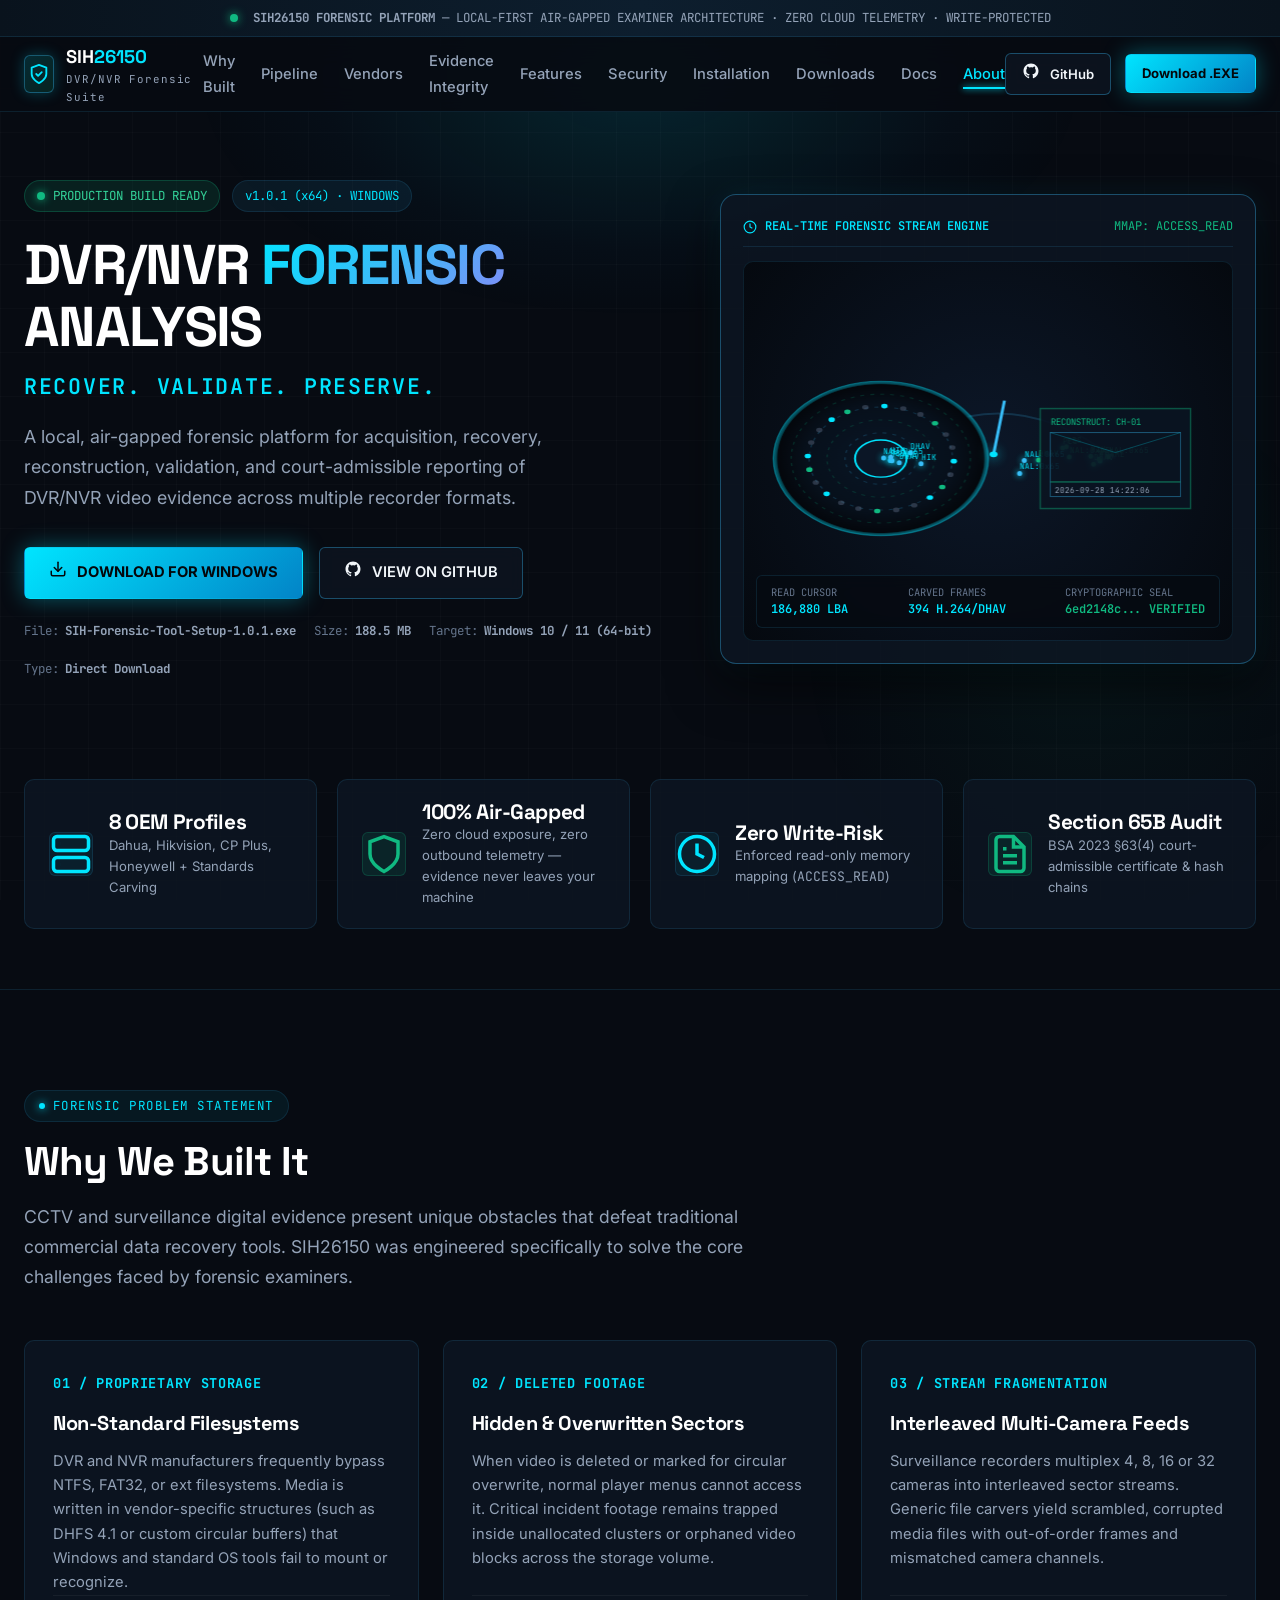
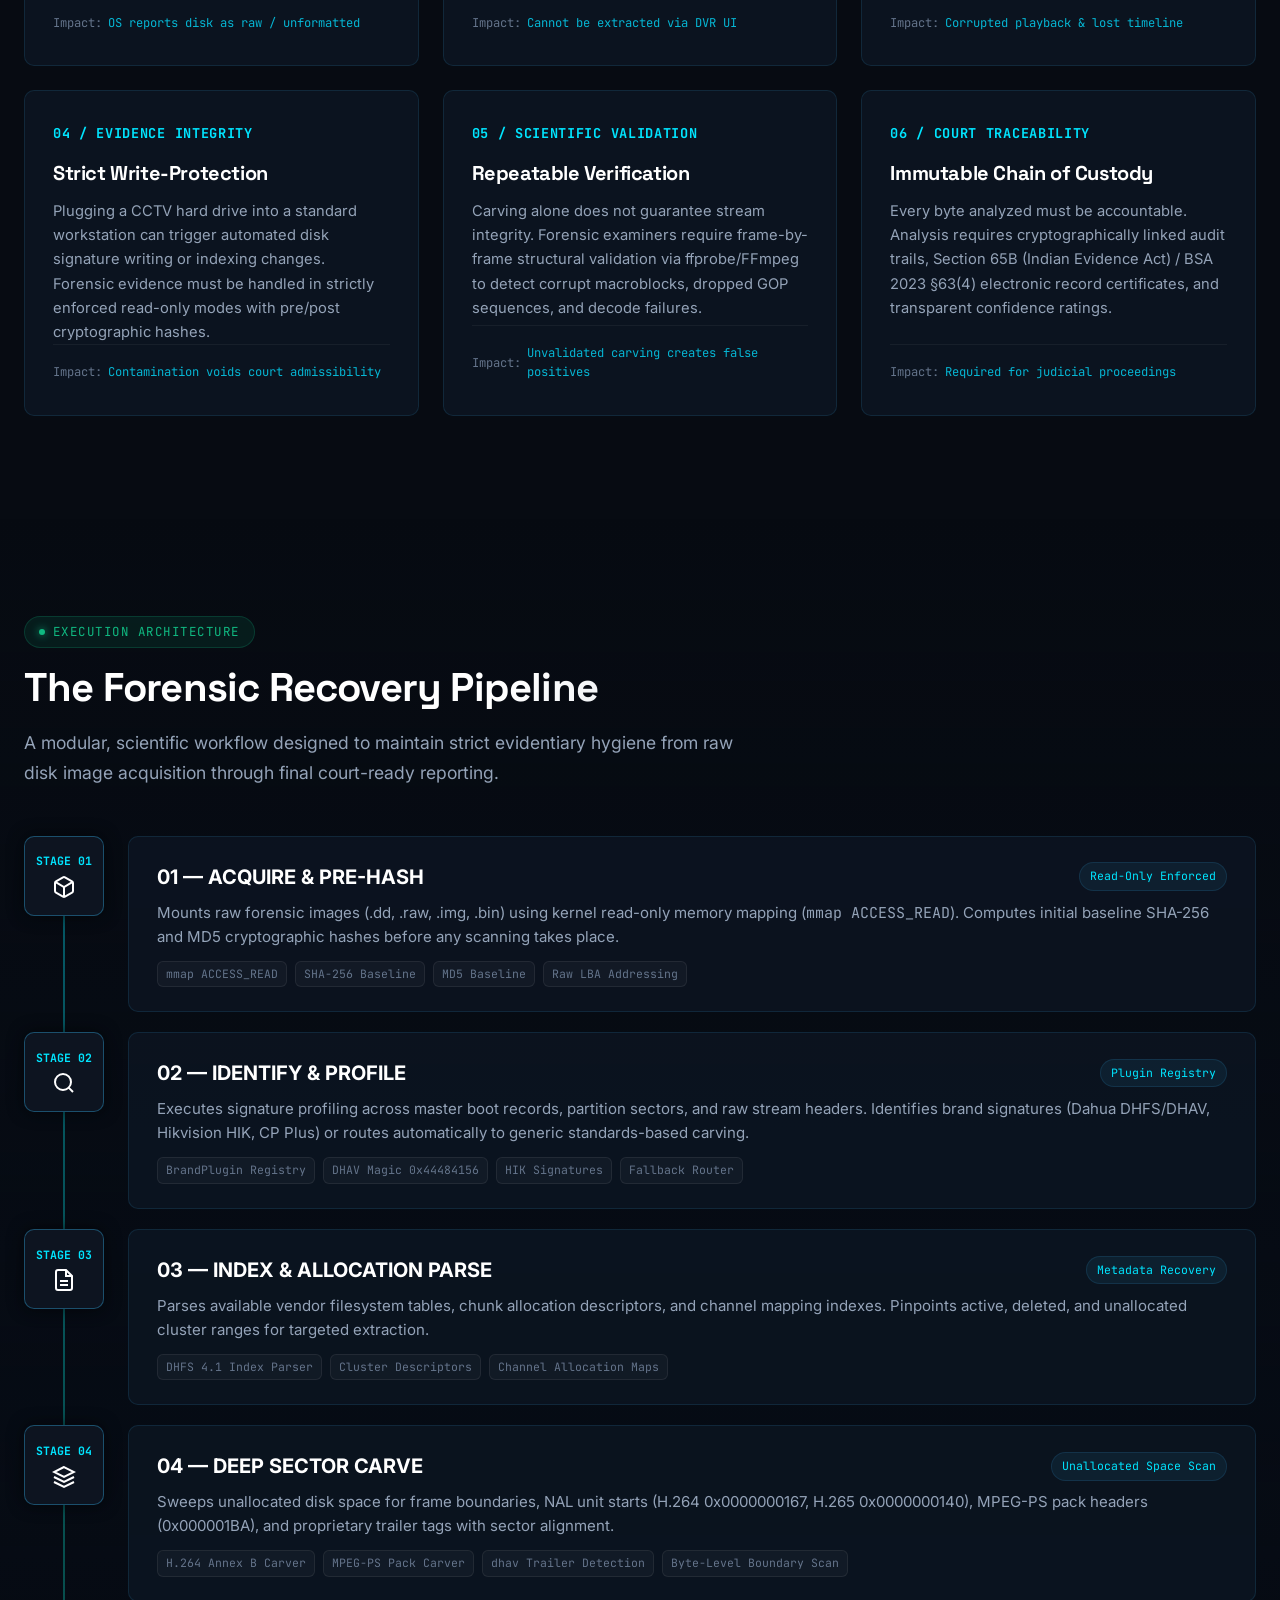
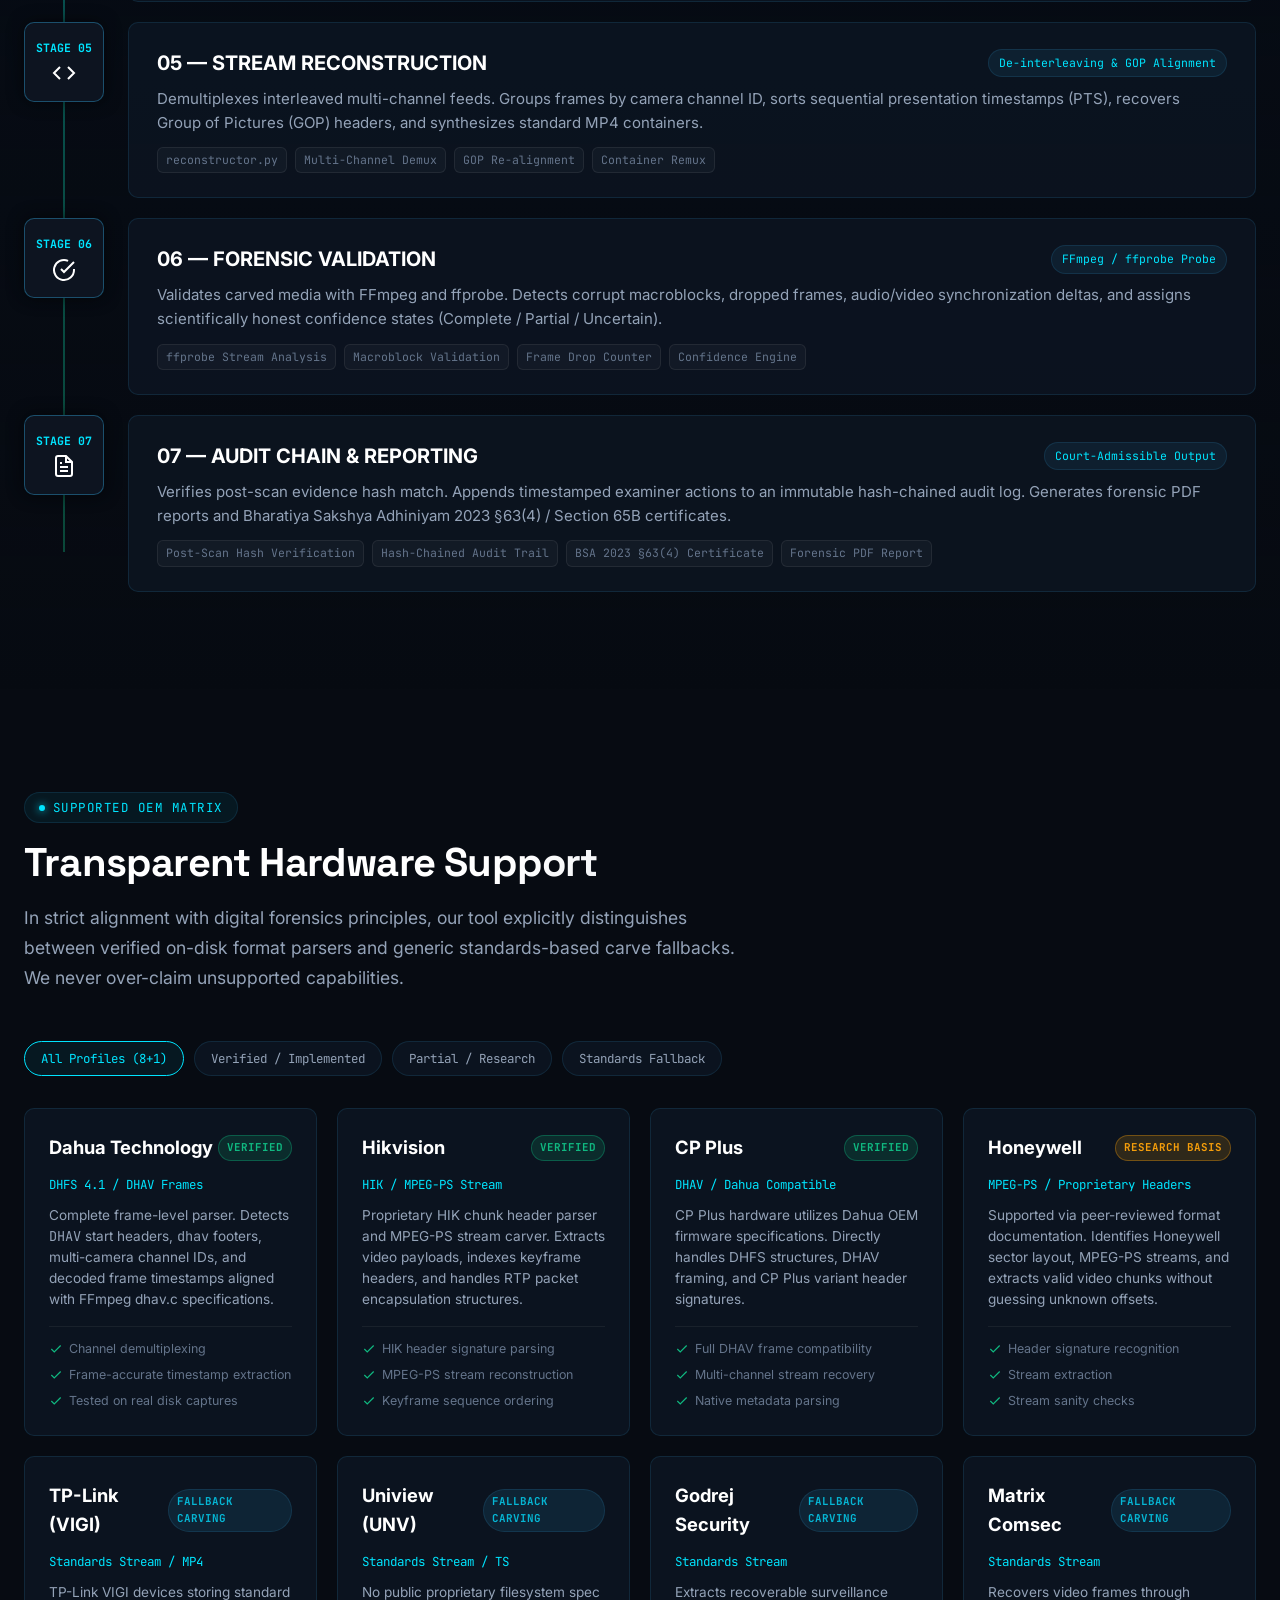
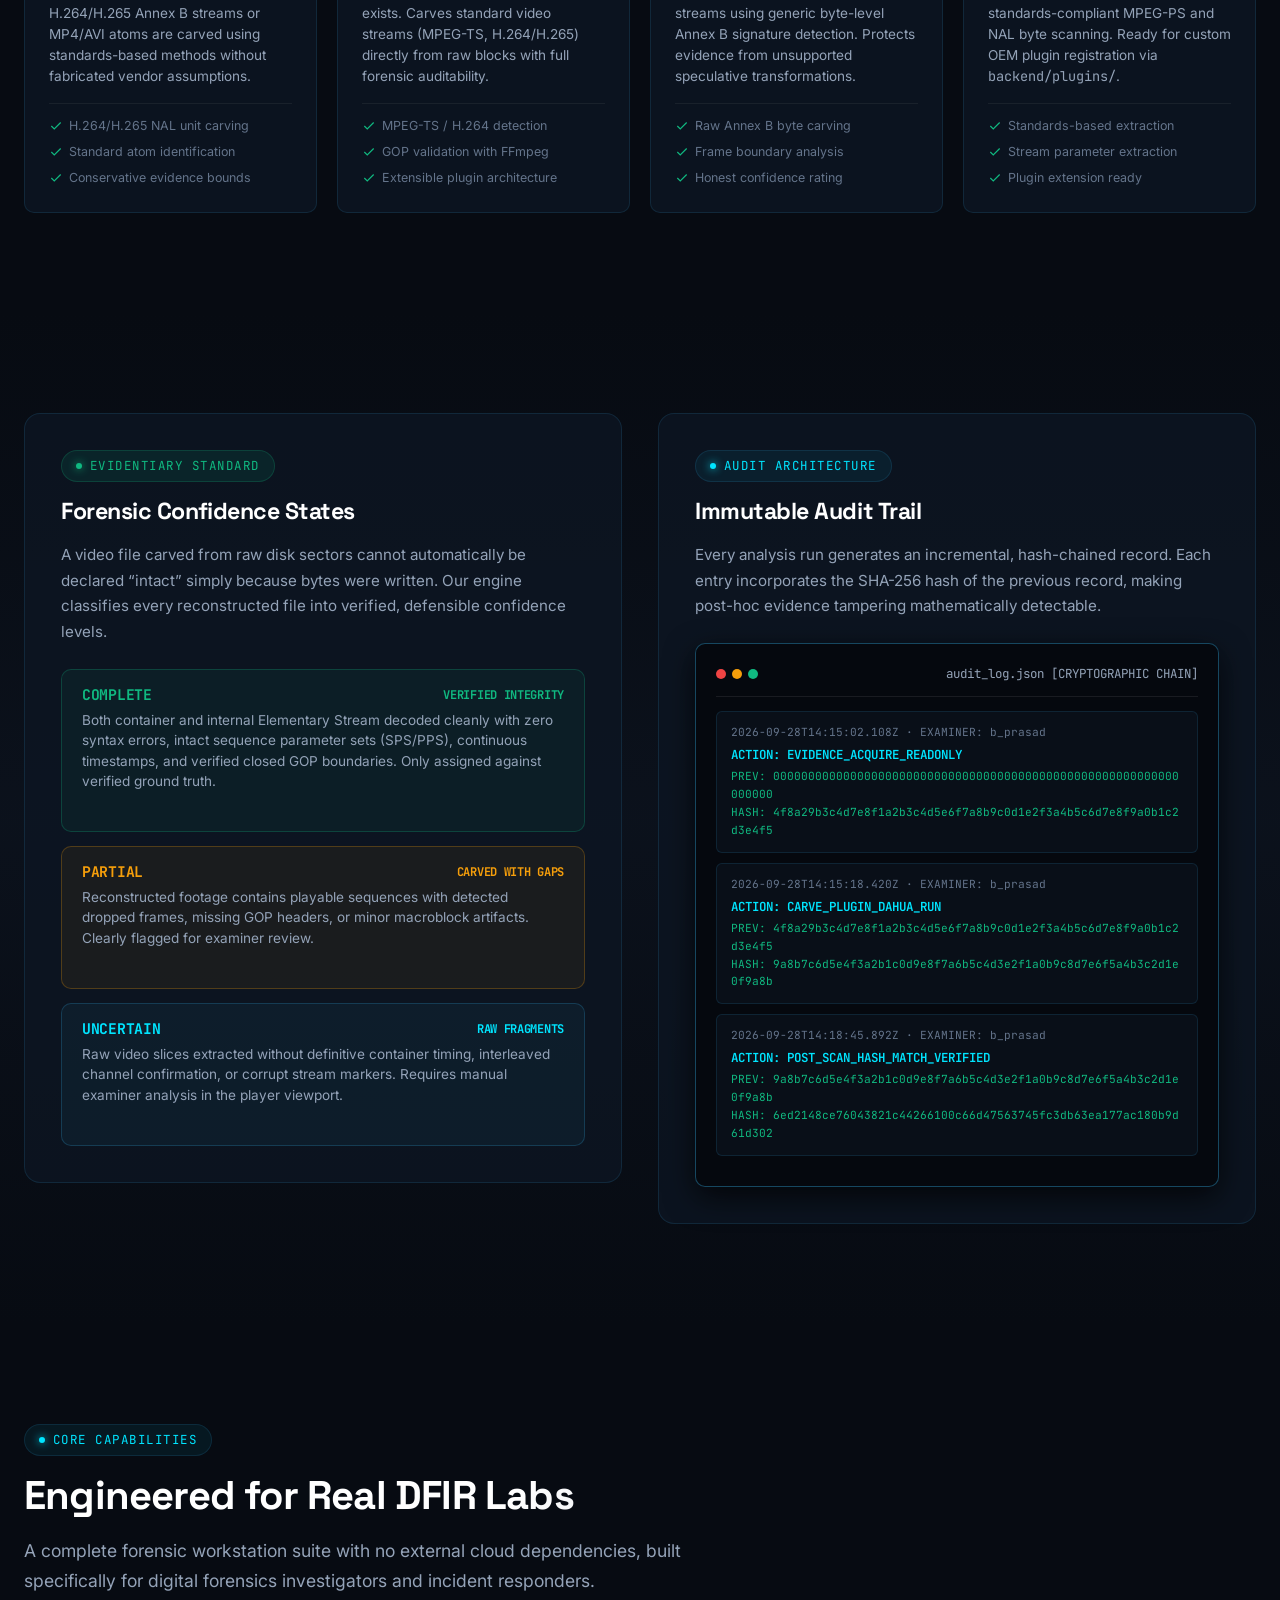
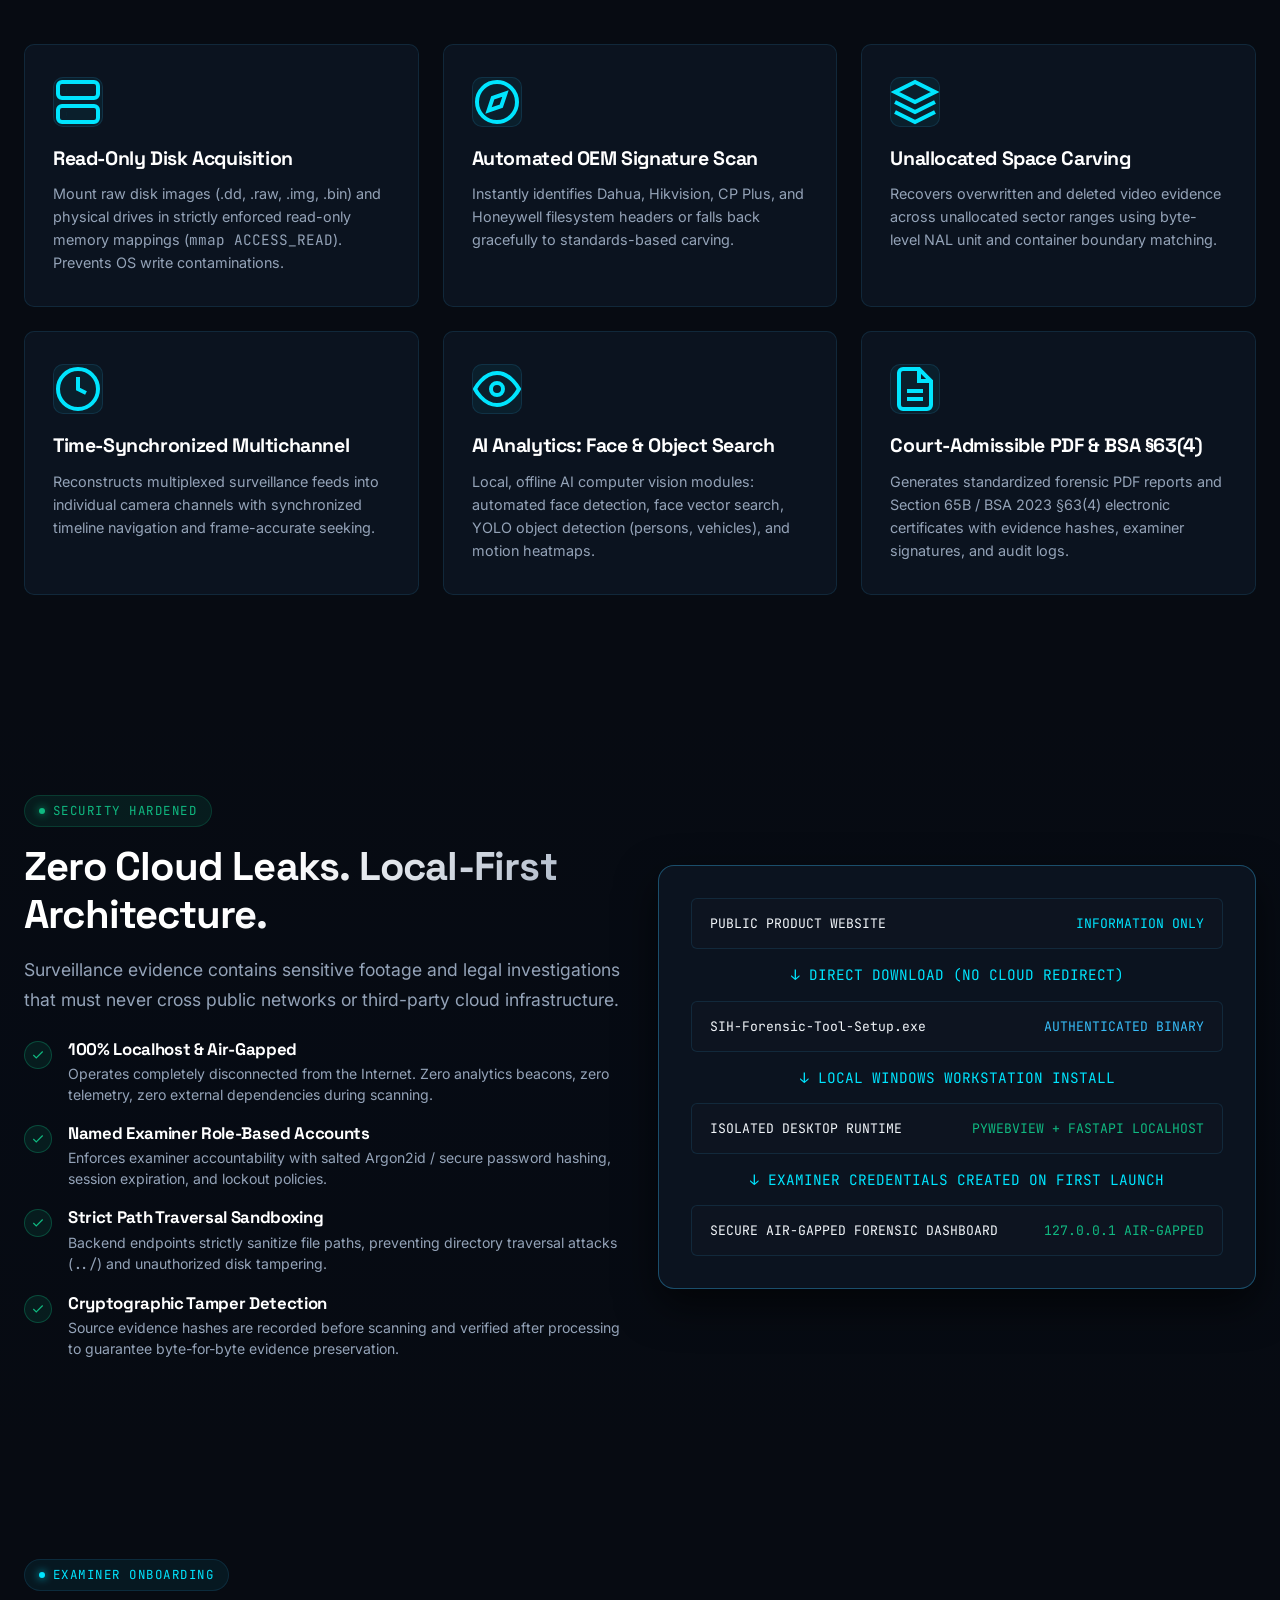
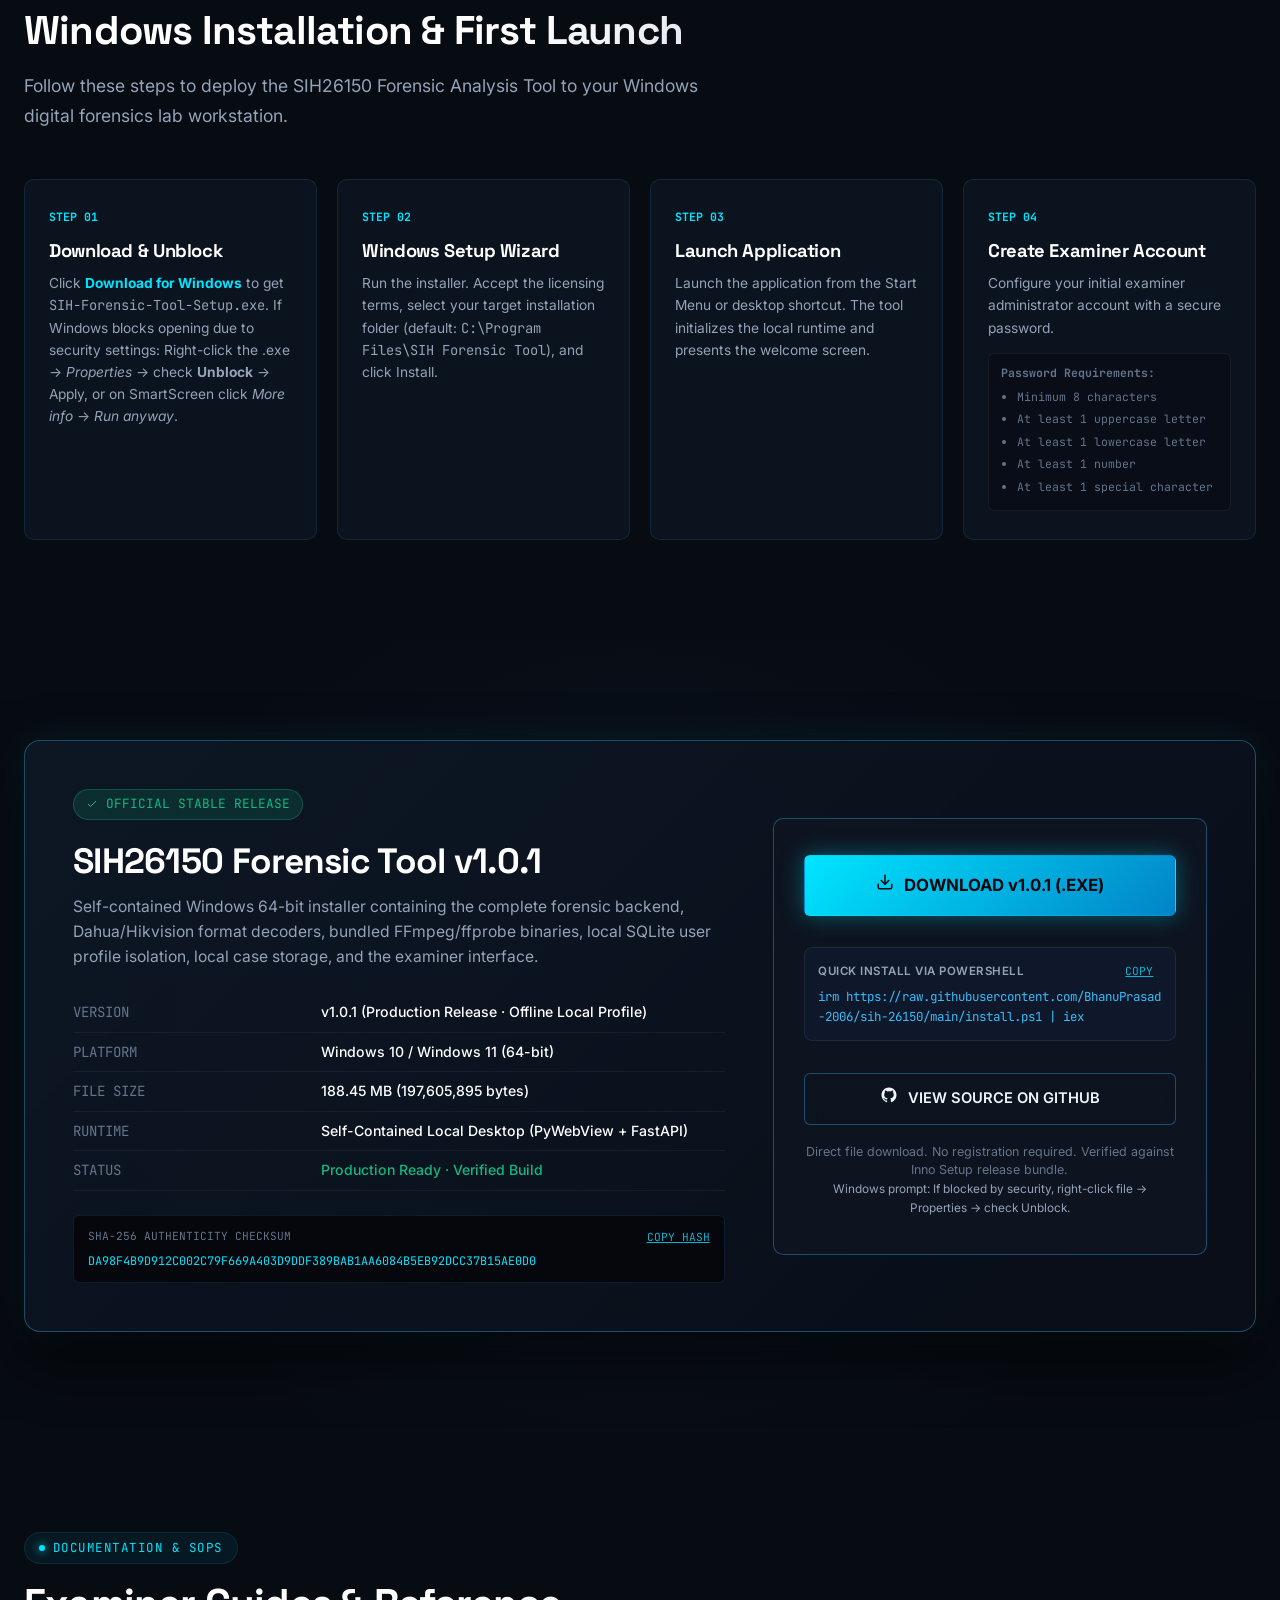
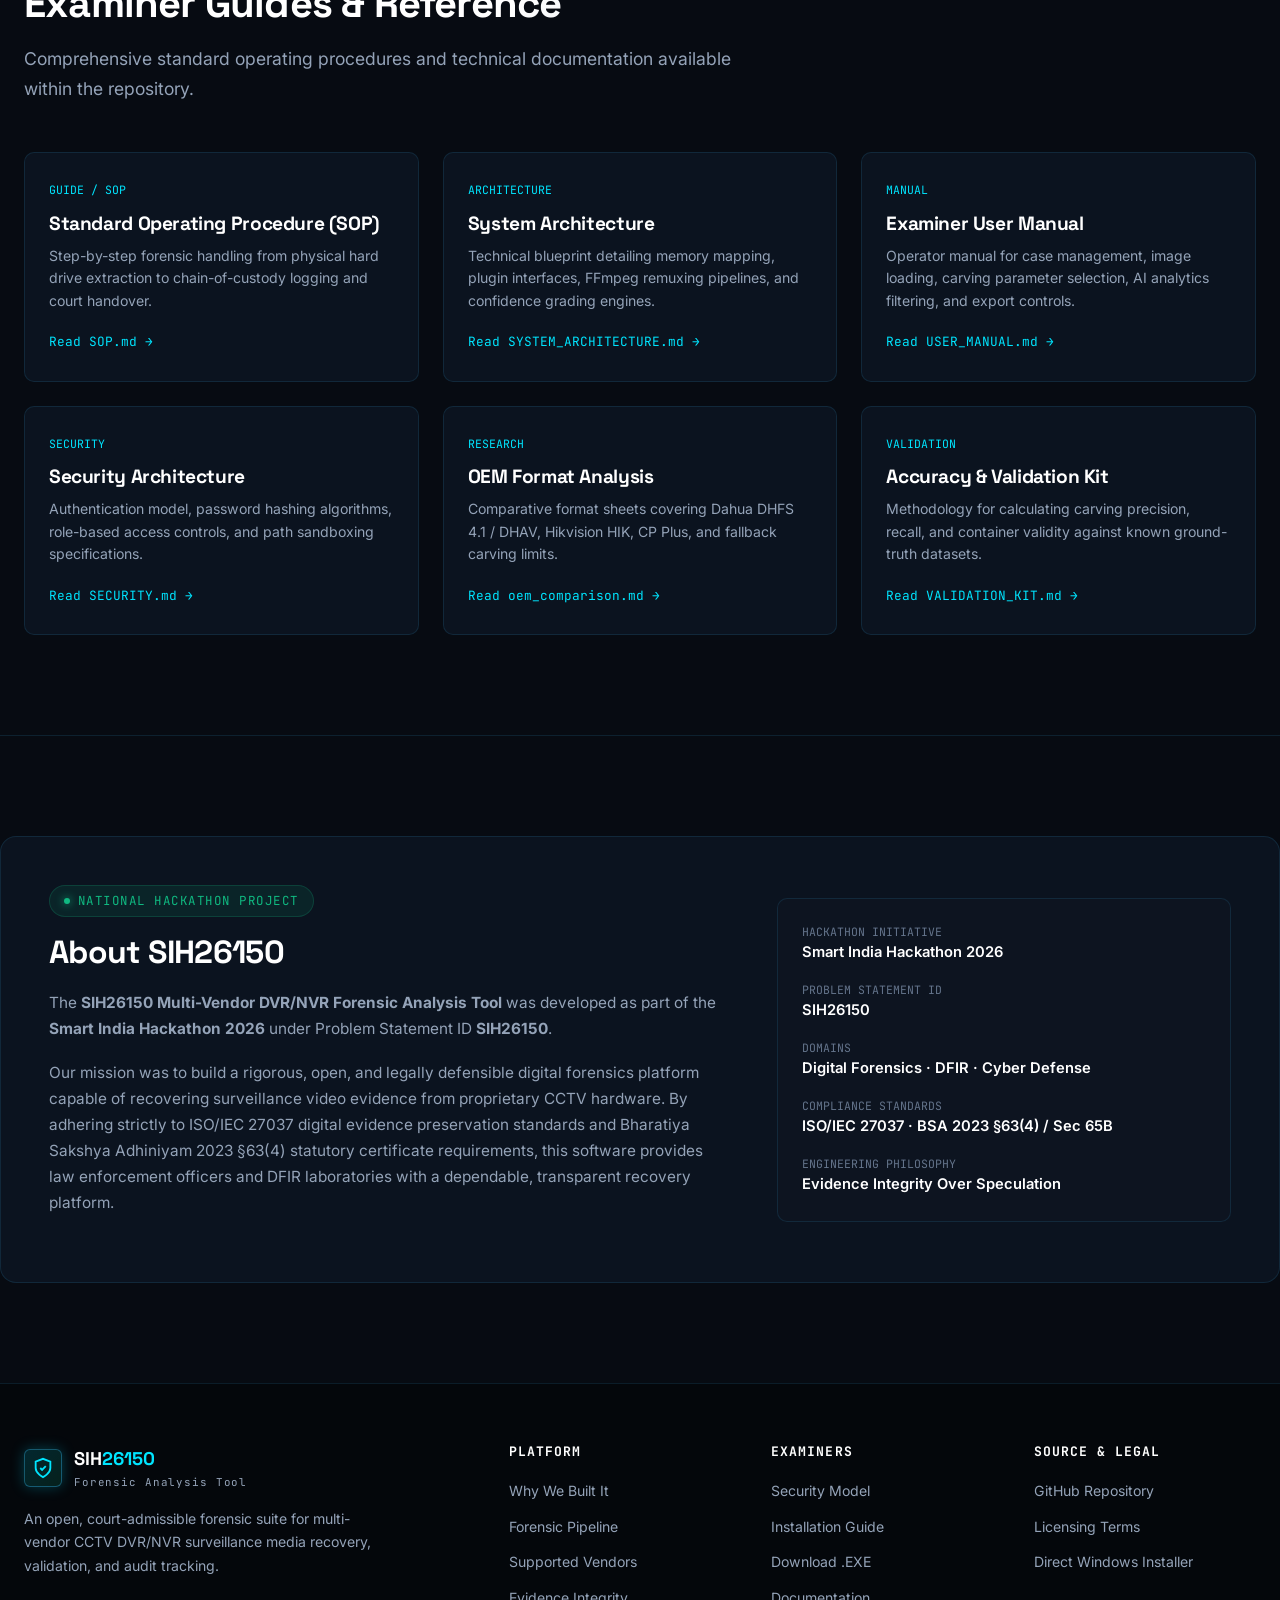
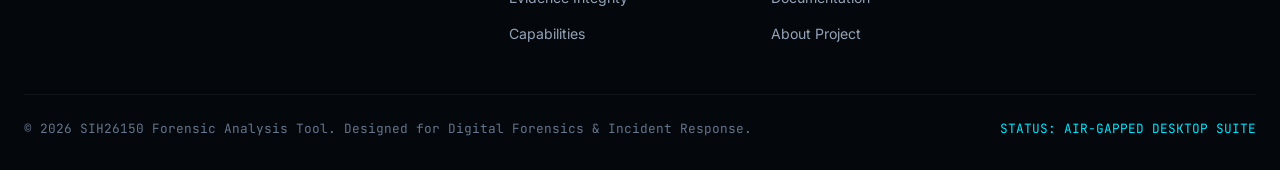
==== index.html @ 960ca02f "feat(website): update GitHub Pages to v1.0.1 release and SHA-256" ====
﻿<!DOCTYPE html>
<html lang="en">
<head>
  <meta charset="UTF-8">
  <meta name="viewport" content="width=device-width, initial-scale=1.0">
  <title>SIH26150 — Multi-Vendor DVR/NVR Forensic Analysis Tool</title>
  <meta name="description" content="A local, air-gapped digital forensics platform for acquisition, recovery, reconstruction, validation and reporting of CCTV video evidence across multiple DVR/NVR formats.">
  <meta name="keywords" content="DVR forensics, NVR forensics, video carving, DHAV, HIK, CCTV recovery, digital forensics, DFIR, SHA-256 evidence integrity">
  <meta name="author" content="SIH26150 Forensic Engineering Team">

  <!-- OpenGraph / Social Meta Tags -->
  <meta property="og:title" content="SIH26150 — Multi-Vendor DVR/NVR Forensic Analysis Tool">
  <meta property="og:description" content="Local, air-gapped forensic acquisition, stream reconstruction, and evidence verification for law enforcement and DFIR labs.">
  <meta property="og:type" content="website">

  <!-- Google Fonts -->
  <link rel="preconnect" href="https://fonts.googleapis.com">
  <link rel="preconnect" href="https://fonts.gstatic.com" crossorigin>
  <link href="https://fonts.googleapis.com/css2?family=Inter:wght@400;500;600;700;800&family=JetBrains+Mono:wght@400;500;600;700&family=Space+Grotesk:wght@500;600;700;800&display=swap" rel="stylesheet">

  <!-- Stylesheet -->
  <link rel="stylesheet" href="css/styles.css">
</head>
<body>

  <!-- Ambient Cyber Lighting -->
  <div class="ambient-glow-1"></div>
  <div class="ambient-glow-2"></div>

  <!-- Top Notice: Security & Air-Gapped Confirmation -->
  <div class="top-notice-bar">
    <span class="pulse-dot"></span>
    <strong>SIH26150 FORENSIC PLATFORM</strong> — LOCAL-FIRST AIR-GAPPED EXAMINER ARCHITECTURE · ZERO CLOUD TELEMETRY · WRITE-PROTECTED
  </div>

  <!-- Main Sticky Header -->
  <header class="site-header">
    <div class="container nav-wrap">
      <a href="#" class="brand-link" aria-label="SIH26150 Home">
        <div class="brand-shield">
          <svg viewBox="0 0 24 24" fill="none" stroke="currentColor" stroke-width="2" stroke-linecap="round" stroke-linejoin="round">
            <path d="M12 22s8-4 8-10V5l-8-3-8 3v7c0 6 8 10 8 10z"/>
            <polyline points="9 12 11 14 15 10"/>
          </svg>
        </div>
        <div class="brand-text">
          <div class="brand-title">SIH<span>26150</span></div>
          <div class="brand-subtitle">DVR/NVR Forensic Suite</div>
        </div>
      </a>

      <nav>
        <ul class="nav-menu" id="navMenu">
          <li><a href="#why" class="nav-link">Why Built</a></li>
          <li><a href="#pipeline" class="nav-link">Pipeline</a></li>
          <li><a href="#vendors" class="nav-link">Vendors</a></li>
          <li><a href="#integrity" class="nav-link">Evidence Integrity</a></li>
          <li><a href="#features" class="nav-link">Features</a></li>
          <li><a href="#security" class="nav-link">Security</a></li>
          <li><a href="#walkthrough" class="nav-link">Installation</a></li>
          <li><a href="#versions" class="nav-link">Downloads</a></li>
          <li><a href="#docs" class="nav-link">Docs</a></li>
          <li><a href="#about" class="nav-link">About</a></li>
        </ul>
      </nav>

      <div class="nav-actions">
        <a href="https://github.com/BhanuPrasad-2006/sih-26150" target="_blank" rel="noopener noreferrer" class="btn btn-secondary btn-sm" aria-label="View Source on GitHub">
          <span class="btn-icon">
            <svg viewBox="0 0 24 24" fill="currentColor">
              <path fill-rule="evenodd" clip-rule="evenodd" d="M12 2C6.477 2 2 6.484 2 12.017c0 4.425 2.865 8.18 6.839 9.504.5.092.682-.217.682-.483 0-.237-.008-.868-.013-1.703-2.782.605-3.369-1.343-3.369-1.343-.454-1.158-1.11-1.466-1.11-1.466-.908-.62.069-.608.069-.608 1.003.07 1.53 1.032 1.53 1.032.892 1.53 2.341 1.088 2.91.832.092-.647.35-1.088.636-1.338-2.22-.253-4.555-1.113-4.555-4.951 0-1.093.39-1.988 1.029-2.688-.103-.253-.446-1.272.098-2.65 0 0 .84-.27 2.75 1.026A9.564 9.564 0 0112 6.844c.85.004 1.705.115 2.504.337 1.909-1.296 2.747-1.027 2.747-1.027.546 1.379.202 2.398.1 2.651.64.7 1.028 1.595 1.028 2.688 0 3.848-2.339 4.695-4.566 4.943.359.309.678.92.678 1.855 0 1.338-.012 2.419-.012 2.747 0 .268.18.58.688.482A10.019 10.019 0 0022 12.017C22 6.484 17.522 2 12 2z"/>
            </svg>
          </span>
          GitHub
        </a>
        <a href="https://github.com/BhanuPrasad-2006/sih-26150/releases/download/v1.0.1/SIH-Forensic-Tool-Setup-1.0.1.exe" class="btn btn-primary btn-sm" id="navDownloadBtn">
          Download .EXE
        </a>
        <button class="mobile-nav-toggle" id="mobileNavToggle" aria-label="Toggle Navigation">
          <svg viewBox="0 0 24 24" fill="none" stroke="currentColor" stroke-width="2"><line x1="3" y1="12" x2="21" y2="12"></line><line x1="3" y1="6" x2="21" y2="6"></line><line x1="3" y1="18" x2="21" y2="18"></line></svg>
        </button>
      </div>
    </div>
  </header>

  <!-- Hero Section -->
  <section class="hero-section">
    <div class="container hero-grid">
      <div class="hero-text-col">
        <div class="hero-badge-row">
          <div class="hero-status-pill">
            <span class="indicator-dot"></span>
            PRODUCTION BUILD READY
          </div>
          <div class="hero-version-pill">
            v1.0.1 (x64) · WINDOWS
          </div>
        </div>

        <h1 class="hero-h1">
          DVR/NVR <span class="gradient-text">FORENSIC</span> ANALYSIS
        </h1>

        <div class="hero-subheadline">
          Recover. Validate. Preserve.
        </div>

        <p class="hero-desc">
          A local, air-gapped forensic platform for acquisition, recovery, reconstruction, validation, and court-admissible reporting of DVR/NVR video evidence across multiple recorder formats.
        </p>

        <div class="hero-cta-group">
          <!-- Mandatory Direct .EXE Download -->
          <a href="https://github.com/BhanuPrasad-2006/sih-26150/releases/download/v1.0.1/SIH-Forensic-Tool-Setup-1.0.1.exe" class="btn btn-primary" id="heroDownloadBtn">
            <span class="btn-icon">
              <svg viewBox="0 0 24 24" fill="none" stroke="currentColor" stroke-width="2" stroke-linecap="round" stroke-linejoin="round">
                <path d="M21 15v4a2 2 0 0 1-2 2H5a2 2 0 0 1-2-2v-4"></path>
                <polyline points="7 10 12 15 17 10"></polyline>
                <line x1="12" y1="15" x2="12" y2="3"></line>
              </svg>
            </span>
            DOWNLOAD FOR WINDOWS
          </a>

          <!-- Separate GitHub Repository Link -->
          <a href="https://github.com/BhanuPrasad-2006/sih-26150" target="_blank" rel="noopener noreferrer" class="btn btn-secondary" id="heroGithubBtn">
            <span class="btn-icon">
              <svg viewBox="0 0 24 24" fill="currentColor">
                <path fill-rule="evenodd" clip-rule="evenodd" d="M12 2C6.477 2 2 6.484 2 12.017c0 4.425 2.865 8.18 6.839 9.504.5.092.682-.217.682-.483 0-.237-.008-.868-.013-1.703-2.782.605-3.369-1.343-3.369-1.343-.454-1.158-1.11-1.466-1.11-1.466-.908-.62.069-.608.069-.608 1.003.07 1.53 1.032 1.53 1.032.892 1.53 2.341 1.088 2.91.832.092-.647.35-1.088.636-1.338-2.22-.253-4.555-1.113-4.555-4.951 0-1.093.39-1.988 1.029-2.688-.103-.253-.446-1.272.098-2.65 0 0 .84-.27 2.75 1.026A9.564 9.564 0 0112 6.844c.85.004 1.705.115 2.504.337 1.909-1.296 2.747-1.027 2.747-1.027.546 1.379.202 2.398.1 2.651.64.7 1.028 1.595 1.028 2.688 0 3.848-2.339 4.695-4.566 4.943.359.309.678.92.678 1.855 0 1.338-.012 2.419-.012 2.747 0 .268.18.58.688.482A10.019 10.019 0 0022 12.017C22 6.484 17.522 2 12 2z"/>
              </svg>
            </span>
            VIEW ON GITHUB
          </a>
        </div>

        <div class="hero-file-specs">
          <span>File: <strong class="val">SIH-Forensic-Tool-Setup-1.0.1.exe</strong></span>
          <span>Size: <strong class="val">188.5 MB</strong></span>
          <span>Target: <strong class="val">Windows 10 / 11 (64-bit)</strong></span>
          <span>Type: <strong class="val">Direct Download</strong></span>
        </div>
      </div>

      <!-- Hero Forensic Visualizer Card -->
      <div class="hero-visual-card">
        <div class="visual-top-bar">
          <div class="visual-title">
            <svg width="14" height="14" viewBox="0 0 24 24" fill="none" stroke="currentColor" stroke-width="2"><circle cx="12" cy="12" r="10"></circle><polyline points="12 6 12 12 16 14"></polyline></svg>
            REAL-TIME FORENSIC STREAM ENGINE
          </div>
          <div class="mono" style="color: #10b981;">MMAP: ACCESS_READ</div>
        </div>

        <div class="canvas-container">
          <canvas id="forensicCanvas"></canvas>
          <div class="canvas-hud-overlay">
            <div class="hud-stat">
              <span class="hud-label">Read Cursor</span>
              <span class="hud-value" id="hudSectors">184,320 LBA</span>
            </div>
            <div class="hud-stat">
              <span class="hud-label">Carved Frames</span>
              <span class="hud-value" id="hudFrames">384 H.264/DHAV</span>
            </div>
            <div class="hud-stat">
              <span class="hud-label">Cryptographic Seal</span>
              <span class="hud-value green" id="hudHash">6ed2148c... VERIFIED</span>
            </div>
          </div>
        </div>
      </div>
    </div>
  </section>

  <!-- Live At-A-Glance Bar -->
  <section class="metrics-strip">
    <div class="container metrics-grid">
      <div class="metric-card">
        <div class="metric-icon">
          <svg viewBox="0 0 24 24" fill="none" stroke="currentColor" stroke-width="2"><rect x="2" y="2" width="20" height="8" rx="2" ry="2"></rect><rect x="2" y="14" width="20" height="8" rx="2" ry="2"></rect><line x1="6" y1="6" x2="6.01" y2="6"></line><line x1="6" y1="18" x2="6.01" y2="18"></line></svg>
        </div>
        <div class="metric-info">
          <h4>8 OEM Profiles</h4>
          <p>Dahua, Hikvision, CP Plus, Honeywell + Standards Carving</p>
        </div>
      </div>

      <div class="metric-card">
        <div class="metric-icon green">
          <svg viewBox="0 0 24 24" fill="none" stroke="currentColor" stroke-width="2"><path d="M12 22s8-4 8-10V5l-8-3-8 3v7c0 6 8 10 8 10z"></path></svg>
        </div>
        <div class="metric-info">
          <h4>100% Air-Gapped</h4>
          <p>Zero cloud exposure, zero outbound telemetry — evidence never leaves your machine</p>
        </div>
      </div>

      <div class="metric-card">
        <div class="metric-icon">
          <svg viewBox="0 0 24 24" fill="none" stroke="currentColor" stroke-width="2"><circle cx="12" cy="12" r="10"></circle><polyline points="12 6 12 12 16 14"></polyline></svg>
        </div>
        <div class="metric-info">
          <h4>Zero Write-Risk</h4>
          <p>Enforced read-only memory mapping (<code class="mono">ACCESS_READ</code>)</p>
        </div>
      </div>

      <div class="metric-card">
        <div class="metric-icon green">
          <svg viewBox="0 0 24 24" fill="none" stroke="currentColor" stroke-width="2"><path d="M14 2H6a2 2 0 0 0-2 2v16a2 2 0 0 0 2 2h12a2 2 0 0 0 2-2V8z"></path><polyline points="14 2 14 8 20 8"></polyline><line x1="16" y1="13" x2="8" y2="13"></line><line x1="16" y1="17" x2="8" y2="17"></line><polyline points="10 9 9 9 8 9"></polyline></svg>
        </div>
        <div class="metric-info">
          <h4>Section 65B Audit</h4>
          <p>BSA 2023 §63(4) court-admissible certificate & hash chains</p>
        </div>
      </div>
    </div>
  </section>

  <!-- Why Built Section -->
  <section class="why-section" id="why">
    <div class="container">
      <div class="section-tag">Forensic Problem Statement</div>
      <h2 class="section-title">Why We Built It</h2>
      <p class="section-subtitle">
        CCTV and surveillance digital evidence present unique obstacles that defeat traditional commercial data recovery tools. SIH26150 was engineered specifically to solve the core challenges faced by forensic examiners.
      </p>

      <div class="why-grid">
        <div class="why-card">
          <div class="why-card-num">01 / PROPRIETARY STORAGE</div>
          <h3>Non-Standard Filesystems</h3>
          <p>
            DVR and NVR manufacturers frequently bypass NTFS, FAT32, or ext filesystems. Media is written in vendor-specific structures (such as DHFS 4.1 or custom circular buffers) that Windows and standard OS tools fail to mount or recognize.
          </p>
          <div class="why-card-footer">
            Impact: <span>OS reports disk as raw / unformatted</span>
          </div>
        </div>

        <div class="why-card">
          <div class="why-card-num">02 / DELETED FOOTAGE</div>
          <h3>Hidden & Overwritten Sectors</h3>
          <p>
            When video is deleted or marked for circular overwrite, normal player menus cannot access it. Critical incident footage remains trapped inside unallocated clusters or orphaned video blocks across the storage volume.
          </p>
          <div class="why-card-footer">
            Impact: <span>Cannot be extracted via DVR UI</span>
          </div>
        </div>

        <div class="why-card">
          <div class="why-card-num">03 / STREAM FRAGMENTATION</div>
          <h3>Interleaved Multi-Camera Feeds</h3>
          <p>
            Surveillance recorders multiplex 4, 8, 16 or 32 cameras into interleaved sector streams. Generic file carvers yield scrambled, corrupted media files with out-of-order frames and mismatched camera channels.
          </p>
          <div class="why-card-footer">
            Impact: <span>Corrupted playback & lost timeline</span>
          </div>
        </div>

        <div class="why-card">
          <div class="why-card-num">04 / EVIDENCE INTEGRITY</div>
          <h3>Strict Write-Protection</h3>
          <p>
            Plugging a CCTV hard drive into a standard workstation can trigger automated disk signature writing or indexing changes. Forensic evidence must be handled in strictly enforced read-only modes with pre/post cryptographic hashes.
          </p>
          <div class="why-card-footer">
            Impact: <span>Contamination voids court admissibility</span>
          </div>
        </div>

        <div class="why-card">
          <div class="why-card-num">05 / SCIENTIFIC VALIDATION</div>
          <h3>Repeatable Verification</h3>
          <p>
            Carving alone does not guarantee stream integrity. Forensic examiners require frame-by-frame structural validation via ffprobe/FFmpeg to detect corrupt macroblocks, dropped GOP sequences, and decode failures.
          </p>
          <div class="why-card-footer">
            Impact: <span>Unvalidated carving creates false positives</span>
          </div>
        </div>

        <div class="why-card">
          <div class="why-card-num">06 / COURT TRACEABILITY</div>
          <h3>Immutable Chain of Custody</h3>
          <p>
            Every byte analyzed must be accountable. Analysis requires cryptographically linked audit trails, Section 65B (Indian Evidence Act) / BSA 2023 §63(4) electronic record certificates, and transparent confidence ratings.
          </p>
          <div class="why-card-footer">
            Impact: <span>Required for judicial proceedings</span>
          </div>
        </div>
      </div>
    </div>
  </section>

  <!-- Forensic Pipeline Section -->
  <section class="pipeline-section" id="pipeline">
    <div class="container">
      <div class="section-tag green">Execution Architecture</div>
      <h2 class="section-title">The Forensic Recovery Pipeline</h2>
      <p class="section-subtitle">
        A modular, scientific workflow designed to maintain strict evidentiary hygiene from raw disk image acquisition through final court-ready reporting.
      </p>

      <div class="pipeline-flow">
        <!-- Step 1 -->
        <div class="pipeline-step">
          <div class="pipeline-node">
            <span class="step-num">STAGE 01</span>
            <svg viewBox="0 0 24 24" fill="none" stroke="currentColor" stroke-width="2"><path d="M21 16V8a2 2 0 0 0-1-1.73l-7-4a2 2 0 0 0-2 0l-7 4A2 2 0 0 0 3 8v8a2 2 0 0 0 1 1.73l7 4a2 2 0 0 0 2 0l7-4A2 2 0 0 0 21 16z"></path><polyline points="3.27 6.96 12 12.01 20.73 6.96"></polyline><line x1="12" y1="22.08" x2="12" y2="12"></line></svg>
          </div>
          <div class="pipeline-content">
            <div class="pipeline-header">
              <div class="pipeline-title">01 — ACQUIRE & PRE-HASH</div>
              <span class="pipeline-badge">Read-Only Enforced</span>
            </div>
            <p class="pipeline-desc">
              Mounts raw forensic images (.dd, .raw, .img, .bin) using kernel read-only memory mapping (<code class="mono">mmap ACCESS_READ</code>). Computes initial baseline SHA-256 and MD5 cryptographic hashes before any scanning takes place.
            </p>
            <div class="pipeline-tech-taglist">
              <span class="tech-tag">mmap ACCESS_READ</span>
              <span class="tech-tag">SHA-256 Baseline</span>
              <span class="tech-tag">MD5 Baseline</span>
              <span class="tech-tag">Raw LBA Addressing</span>
            </div>
          </div>
        </div>

        <!-- Step 2 -->
        <div class="pipeline-step">
          <div class="pipeline-node">
            <span class="step-num">STAGE 02</span>
            <svg viewBox="0 0 24 24" fill="none" stroke="currentColor" stroke-width="2"><circle cx="11" cy="11" r="8"></circle><line x1="21" y1="21" x2="16.65" y2="16.65"></line></svg>
          </div>
          <div class="pipeline-content">
            <div class="pipeline-header">
              <div class="pipeline-title">02 — IDENTIFY & PROFILE</div>
              <span class="pipeline-badge">Plugin Registry</span>
            </div>
            <p class="pipeline-desc">
              Executes signature profiling across master boot records, partition sectors, and raw stream headers. Identifies brand signatures (Dahua DHFS/DHAV, Hikvision HIK, CP Plus) or routes automatically to generic standards-based carving.
            </p>
            <div class="pipeline-tech-taglist">
              <span class="tech-tag">BrandPlugin Registry</span>
              <span class="tech-tag">DHAV Magic 0x44484156</span>
              <span class="tech-tag">HIK Signatures</span>
              <span class="tech-tag">Fallback Router</span>
            </div>
          </div>
        </div>

        <!-- Step 3 -->
        <div class="pipeline-step">
          <div class="pipeline-node">
            <span class="step-num">STAGE 03</span>
            <svg viewBox="0 0 24 24" fill="none" stroke="currentColor" stroke-width="2"><path d="M14 2H6a2 2 0 0 0-2 2v16a2 2 0 0 0 2 2h12a2 2 0 0 0 2-2V8z"></path><polyline points="14 2 14 8 20 8"></polyline><line x1="16" y1="13" x2="8" y2="13"></line><line x1="16" y1="17" x2="8" y2="17"></line></svg>
          </div>
          <div class="pipeline-content">
            <div class="pipeline-header">
              <div class="pipeline-title">03 — INDEX & ALLOCATION PARSE</div>
              <span class="pipeline-badge">Metadata Recovery</span>
            </div>
            <p class="pipeline-desc">
              Parses available vendor filesystem tables, chunk allocation descriptors, and channel mapping indexes. Pinpoints active, deleted, and unallocated cluster ranges for targeted extraction.
            </p>
            <div class="pipeline-tech-taglist">
              <span class="tech-tag">DHFS 4.1 Index Parser</span>
              <span class="tech-tag">Cluster Descriptors</span>
              <span class="tech-tag">Channel Allocation Maps</span>
            </div>
          </div>
        </div>

        <!-- Step 4 -->
        <div class="pipeline-step">
          <div class="pipeline-node">
            <span class="step-num">STAGE 04</span>
            <svg viewBox="0 0 24 24" fill="none" stroke="currentColor" stroke-width="2"><polygon points="12 2 2 7 12 12 22 7 12 2"></polygon><polyline points="2 17 12 22 22 17"></polyline><polyline points="2 12 12 17 22 12"></polyline></svg>
          </div>
          <div class="pipeline-content">
            <div class="pipeline-header">
              <div class="pipeline-title">04 — DEEP SECTOR CARVE</div>
              <span class="pipeline-badge">Unallocated Space Scan</span>
            </div>
            <p class="pipeline-desc">
              Sweeps unallocated disk space for frame boundaries, NAL unit starts (H.264 0x0000000167, H.265 0x0000000140), MPEG-PS pack headers (0x000001BA), and proprietary trailer tags with sector alignment.
            </p>
            <div class="pipeline-tech-taglist">
              <span class="tech-tag">H.264 Annex B Carver</span>
              <span class="tech-tag">MPEG-PS Pack Carver</span>
              <span class="tech-tag">dhav Trailer Detection</span>
              <span class="tech-tag">Byte-Level Boundary Scan</span>
            </div>
          </div>
        </div>

        <!-- Step 5 -->
        <div class="pipeline-step">
          <div class="pipeline-node">
            <span class="step-num">STAGE 05</span>
            <svg viewBox="0 0 24 24" fill="none" stroke="currentColor" stroke-width="2"><polyline points="16 18 22 12 16 6"></polyline><polyline points="8 6 2 12 8 18"></polyline></svg>
          </div>
          <div class="pipeline-content">
            <div class="pipeline-header">
              <div class="pipeline-title">05 — STREAM RECONSTRUCTION</div>
              <span class="pipeline-badge">De-interleaving & GOP Alignment</span>
            </div>
            <p class="pipeline-desc">
              Demultiplexes interleaved multi-channel feeds. Groups frames by camera channel ID, sorts sequential presentation timestamps (PTS), recovers Group of Pictures (GOP) headers, and synthesizes standard MP4 containers.
            </p>
            <div class="pipeline-tech-taglist">
              <span class="tech-tag">reconstructor.py</span>
              <span class="tech-tag">Multi-Channel Demux</span>
              <span class="tech-tag">GOP Re-alignment</span>
              <span class="tech-tag">Container Remux</span>
            </div>
          </div>
        </div>

        <!-- Step 6 -->
        <div class="pipeline-step">
          <div class="pipeline-node">
            <span class="step-num">STAGE 06</span>
            <svg viewBox="0 0 24 24" fill="none" stroke="currentColor" stroke-width="2"><path d="M22 11.08V12a10 10 0 1 1-5.93-9.14"></path><polyline points="22 4 12 14.01 9 11.01"></polyline></svg>
          </div>
          <div class="pipeline-content">
            <div class="pipeline-header">
              <div class="pipeline-title">06 — FORENSIC VALIDATION</div>
              <span class="pipeline-badge">FFmpeg / ffprobe Probe</span>
            </div>
            <p class="pipeline-desc">
              Validates carved media with FFmpeg and ffprobe. Detects corrupt macroblocks, dropped frames, audio/video synchronization deltas, and assigns scientifically honest confidence states (Complete / Partial / Uncertain).
            </p>
            <div class="pipeline-tech-taglist">
              <span class="tech-tag">ffprobe Stream Analysis</span>
              <span class="tech-tag">Macroblock Validation</span>
              <span class="tech-tag">Frame Drop Counter</span>
              <span class="tech-tag">Confidence Engine</span>
            </div>
          </div>
        </div>

        <!-- Step 7 -->
        <div class="pipeline-step">
          <div class="pipeline-node">
            <span class="step-num">STAGE 07</span>
            <svg viewBox="0 0 24 24" fill="none" stroke="currentColor" stroke-width="2"><path d="M14 2H6a2 2 0 0 0-2 2v16a2 2 0 0 0 2 2h12a2 2 0 0 0 2-2V8z"></path><polyline points="14 2 14 8 20 8"></polyline><line x1="16" y1="13" x2="8" y2="13"></line><line x1="16" y1="17" x2="8" y2="17"></line><polyline points="10 9 9 9 8 9"></polyline></svg>
          </div>
          <div class="pipeline-content">
            <div class="pipeline-header">
              <div class="pipeline-title">07 — AUDIT CHAIN & REPORTING</div>
              <span class="pipeline-badge">Court-Admissible Output</span>
            </div>
            <p class="pipeline-desc">
              Verifies post-scan evidence hash match. Appends timestamped examiner actions to an immutable hash-chained audit log. Generates forensic PDF reports and Bharatiya Sakshya Adhiniyam 2023 §63(4) / Section 65B certificates.
            </p>
            <div class="pipeline-tech-taglist">
              <span class="tech-tag">Post-Scan Hash Verification</span>
              <span class="tech-tag">Hash-Chained Audit Trail</span>
              <span class="tech-tag">BSA 2023 §63(4) Certificate</span>
              <span class="tech-tag">Forensic PDF Report</span>
            </div>
          </div>
        </div>
      </div>
    </div>
  </section>

  <!-- Supported Vendors Section -->
  <section class="vendors-section" id="vendors">
    <div class="container">
      <div class="section-tag">Supported OEM Matrix</div>
      <h2 class="section-title">Transparent Hardware Support</h2>
      <p class="section-subtitle">
        In strict alignment with digital forensics principles, our tool explicitly distinguishes between verified on-disk format parsers and generic standards-based carve fallbacks. We never over-claim unsupported capabilities.
      </p>

      <div class="vendors-filter-bar">
        <button class="filter-btn active" data-filter="all">All Profiles (8+1)</button>
        <button class="filter-btn" data-filter="verified">Verified / Implemented</button>
        <button class="filter-btn" data-filter="partial">Partial / Research</button>
        <button class="filter-btn" data-filter="fallback">Standards Fallback</button>
      </div>

      <div class="vendors-grid">
        <!-- Dahua -->
        <div class="vendor-card" data-status="verified">
          <div class="vendor-top">
            <div class="vendor-name">Dahua Technology</div>
            <span class="vendor-status verified">VERIFIED</span>
          </div>
          <div class="vendor-format">DHFS 4.1 / DHAV Frames</div>
          <p class="vendor-desc">
            Complete frame-level parser. Detects <code class="mono">DHAV</code> start headers, <code class="mono">dhav</code> footers, multi-camera channel IDs, and decoded frame timestamps aligned with FFmpeg dhav.c specifications.
          </p>
          <ul class="vendor-specs-list">
            <li><svg viewBox="0 0 24 24" fill="none" stroke="currentColor" stroke-width="2"><polyline points="20 6 9 17 4 12"></polyline></svg> Channel demultiplexing</li>
            <li><svg viewBox="0 0 24 24" fill="none" stroke="currentColor" stroke-width="2"><polyline points="20 6 9 17 4 12"></polyline></svg> Frame-accurate timestamp extraction</li>
            <li><svg viewBox="0 0 24 24" fill="none" stroke="currentColor" stroke-width="2"><polyline points="20 6 9 17 4 12"></polyline></svg> Tested on real disk captures</li>
          </ul>
        </div>

        <!-- Hikvision -->
        <div class="vendor-card" data-status="verified">
          <div class="vendor-top">
            <div class="vendor-name">Hikvision</div>
            <span class="vendor-status verified">VERIFIED</span>
          </div>
          <div class="vendor-format">HIK / MPEG-PS Stream</div>
          <p class="vendor-desc">
            Proprietary HIK chunk header parser and MPEG-PS stream carver. Extracts video payloads, indexes keyframe headers, and handles RTP packet encapsulation structures.
          </p>
          <ul class="vendor-specs-list">
            <li><svg viewBox="0 0 24 24" fill="none" stroke="currentColor" stroke-width="2"><polyline points="20 6 9 17 4 12"></polyline></svg> HIK header signature parsing</li>
            <li><svg viewBox="0 0 24 24" fill="none" stroke="currentColor" stroke-width="2"><polyline points="20 6 9 17 4 12"></polyline></svg> MPEG-PS stream reconstruction</li>
            <li><svg viewBox="0 0 24 24" fill="none" stroke="currentColor" stroke-width="2"><polyline points="20 6 9 17 4 12"></polyline></svg> Keyframe sequence ordering</li>
          </ul>
        </div>

        <!-- CP Plus -->
        <div class="vendor-card" data-status="verified">
          <div class="vendor-top">
            <div class="vendor-name">CP Plus</div>
            <span class="vendor-status verified">VERIFIED</span>
          </div>
          <div class="vendor-format">DHAV / Dahua Compatible</div>
          <p class="vendor-desc">
            CP Plus hardware utilizes Dahua OEM firmware specifications. Directly handles DHFS structures, DHAV framing, and CP Plus variant header signatures.
          </p>
          <ul class="vendor-specs-list">
            <li><svg viewBox="0 0 24 24" fill="none" stroke="currentColor" stroke-width="2"><polyline points="20 6 9 17 4 12"></polyline></svg> Full DHAV frame compatibility</li>
            <li><svg viewBox="0 0 24 24" fill="none" stroke="currentColor" stroke-width="2"><polyline points="20 6 9 17 4 12"></polyline></svg> Multi-channel stream recovery</li>
            <li><svg viewBox="0 0 24 24" fill="none" stroke="currentColor" stroke-width="2"><polyline points="20 6 9 17 4 12"></polyline></svg> Native metadata parsing</li>
          </ul>
        </div>

        <!-- Honeywell -->
        <div class="vendor-card" data-status="partial">
          <div class="vendor-top">
            <div class="vendor-name">Honeywell</div>
            <span class="vendor-status partial">RESEARCH BASIS</span>
          </div>
          <div class="vendor-format">MPEG-PS / Proprietary Headers</div>
          <p class="vendor-desc">
            Supported via peer-reviewed format documentation. Identifies Honeywell sector layout, MPEG-PS streams, and extracts valid video chunks without guessing unknown offsets.
          </p>
          <ul class="vendor-specs-list">
            <li><svg viewBox="0 0 24 24" fill="none" stroke="currentColor" stroke-width="2"><polyline points="20 6 9 17 4 12"></polyline></svg> Header signature recognition</li>
            <li><svg viewBox="0 0 24 24" fill="none" stroke="currentColor" stroke-width="2"><polyline points="20 6 9 17 4 12"></polyline></svg> Stream extraction</li>
            <li><svg viewBox="0 0 24 24" fill="none" stroke="currentColor" stroke-width="2"><polyline points="20 6 9 17 4 12"></polyline></svg> Stream sanity checks</li>
          </ul>
        </div>

        <!-- TP-Link -->
        <div class="vendor-card" data-status="fallback">
          <div class="vendor-top">
            <div class="vendor-name">TP-Link (VIGI)</div>
            <span class="vendor-status fallback">FALLBACK CARVING</span>
          </div>
          <div class="vendor-format">Standards Stream / MP4</div>
          <p class="vendor-desc">
            TP-Link VIGI devices storing standard H.264/H.265 Annex B streams or MP4/AVI atoms are carved using standards-based methods without fabricated vendor assumptions.
          </p>
          <ul class="vendor-specs-list">
            <li><svg viewBox="0 0 24 24" fill="none" stroke="currentColor" stroke-width="2"><polyline points="20 6 9 17 4 12"></polyline></svg> H.264/H.265 NAL unit carving</li>
            <li><svg viewBox="0 0 24 24" fill="none" stroke="currentColor" stroke-width="2"><polyline points="20 6 9 17 4 12"></polyline></svg> Standard atom identification</li>
            <li><svg viewBox="0 0 24 24" fill="none" stroke="currentColor" stroke-width="2"><polyline points="20 6 9 17 4 12"></polyline></svg> Conservative evidence bounds</li>
          </ul>
        </div>

        <!-- Uniview -->
        <div class="vendor-card" data-status="fallback">
          <div class="vendor-top">
            <div class="vendor-name">Uniview (UNV)</div>
            <span class="vendor-status fallback">FALLBACK CARVING</span>
          </div>
          <div class="vendor-format">Standards Stream / TS</div>
          <p class="vendor-desc">
            No public proprietary filesystem spec exists. Carves standard video streams (MPEG-TS, H.264/H.265) directly from raw blocks with full forensic auditability.
          </p>
          <ul class="vendor-specs-list">
            <li><svg viewBox="0 0 24 24" fill="none" stroke="currentColor" stroke-width="2"><polyline points="20 6 9 17 4 12"></polyline></svg> MPEG-TS / H.264 detection</li>
            <li><svg viewBox="0 0 24 24" fill="none" stroke="currentColor" stroke-width="2"><polyline points="20 6 9 17 4 12"></polyline></svg> GOP validation with FFmpeg</li>
            <li><svg viewBox="0 0 24 24" fill="none" stroke="currentColor" stroke-width="2"><polyline points="20 6 9 17 4 12"></polyline></svg> Extensible plugin architecture</li>
          </ul>
        </div>

        <!-- Godrej -->
        <div class="vendor-card" data-status="fallback">
          <div class="vendor-top">
            <div class="vendor-name">Godrej Security</div>
            <span class="vendor-status fallback">FALLBACK CARVING</span>
          </div>
          <div class="vendor-format">Standards Stream</div>
          <p class="vendor-desc">
            Extracts recoverable surveillance streams using generic byte-level Annex B signature detection. Protects evidence from unsupported speculative transformations.
          </p>
          <ul class="vendor-specs-list">
            <li><svg viewBox="0 0 24 24" fill="none" stroke="currentColor" stroke-width="2"><polyline points="20 6 9 17 4 12"></polyline></svg> Raw Annex B byte carving</li>
            <li><svg viewBox="0 0 24 24" fill="none" stroke="currentColor" stroke-width="2"><polyline points="20 6 9 17 4 12"></polyline></svg> Frame boundary analysis</li>
            <li><svg viewBox="0 0 24 24" fill="none" stroke="currentColor" stroke-width="2"><polyline points="20 6 9 17 4 12"></polyline></svg> Honest confidence rating</li>
          </ul>
        </div>

        <!-- Matrix Comsec -->
        <div class="vendor-card" data-status="fallback">
          <div class="vendor-top">
            <div class="vendor-name">Matrix Comsec</div>
            <span class="vendor-status fallback">FALLBACK CARVING</span>
          </div>
          <div class="vendor-format">Standards Stream</div>
          <p class="vendor-desc">
            Recovers video frames through standards-compliant MPEG-PS and NAL byte scanning. Ready for custom OEM plugin registration via <code class="mono">backend/plugins/</code>.
          </p>
          <ul class="vendor-specs-list">
            <li><svg viewBox="0 0 24 24" fill="none" stroke="currentColor" stroke-width="2"><polyline points="20 6 9 17 4 12"></polyline></svg> Standards-based extraction</li>
            <li><svg viewBox="0 0 24 24" fill="none" stroke="currentColor" stroke-width="2"><polyline points="20 6 9 17 4 12"></polyline></svg> Stream parameter extraction</li>
            <li><svg viewBox="0 0 24 24" fill="none" stroke="currentColor" stroke-width="2"><polyline points="20 6 9 17 4 12"></polyline></svg> Plugin extension ready</li>
          </ul>
        </div>
      </div>
    </div>
  </section>

  <!-- Evidence Integrity & Confidence States -->
  <section class="integrity-section" id="integrity">
    <div class="container integrity-grid">
      <div class="integrity-panel">
        <div class="section-tag green">Evidentiary Standard</div>
        <h3>Forensic Confidence States</h3>
        <p>
          A video file carved from raw disk sectors cannot automatically be declared “intact” simply because bytes were written. Our engine classifies every reconstructed file into verified, defensible confidence levels.
        </p>

        <div class="confidence-box">
          <div class="confidence-item complete">
            <h4>COMPLETE <span class="mono" style="font-size:0.75rem;">VERIFIED INTEGRITY</span></h4>
            <p>
              Both container and internal Elementary Stream decoded cleanly with zero syntax errors, intact sequence parameter sets (SPS/PPS), continuous timestamps, and verified closed GOP boundaries. Only assigned against verified ground truth.
            </p>
          </div>

          <div class="confidence-item partial">
            <h4>PARTIAL <span class="mono" style="font-size:0.75rem;">CARVED WITH GAPS</span></h4>
            <p>
              Reconstructed footage contains playable sequences with detected dropped frames, missing GOP headers, or minor macroblock artifacts. Clearly flagged for examiner review.
            </p>
          </div>

          <div class="confidence-item uncertain">
            <h4>UNCERTAIN <span class="mono" style="font-size:0.75rem;">RAW FRAGMENTS</span></h4>
            <p>
              Raw video slices extracted without definitive container timing, interleaved channel confirmation, or corrupt stream markers. Requires manual examiner analysis in the player viewport.
            </p>
          </div>
        </div>
      </div>

      <div class="integrity-panel">
        <div class="section-tag">Audit Architecture</div>
        <h3>Immutable Audit Trail</h3>
        <p>
          Every analysis run generates an incremental, hash-chained record. Each entry incorporates the SHA-256 hash of the previous record, making post-hoc evidence tampering mathematically detectable.
        </p>

        <div class="audit-mockup">
          <div class="audit-header">
            <div class="audit-dot-row">
              <span class="audit-dot r"></span>
              <span class="audit-dot y"></span>
              <span class="audit-dot g"></span>
            </div>
            <span>audit_log.json [CRYPTOGRAPHIC CHAIN]</span>
          </div>

          <div class="audit-chain-item">
            <div class="chain-ts">2026-09-28T14:15:02.108Z · EXAMINER: b_prasad</div>
            <div class="chain-action">ACTION: EVIDENCE_ACQUIRE_READONLY</div>
            <div class="chain-hash">PREV: 0000000000000000000000000000000000000000000000000000000000000000</div>
            <div class="chain-hash">HASH: 4f8a29b3c4d7e8f1a2b3c4d5e6f7a8b9c0d1e2f3a4b5c6d7e8f9a0b1c2d3e4f5</div>
          </div>

          <div class="audit-chain-item">
            <div class="chain-ts">2026-09-28T14:15:18.420Z · EXAMINER: b_prasad</div>
            <div class="chain-action">ACTION: CARVE_PLUGIN_DAHUA_RUN</div>
            <div class="chain-hash">PREV: 4f8a29b3c4d7e8f1a2b3c4d5e6f7a8b9c0d1e2f3a4b5c6d7e8f9a0b1c2d3e4f5</div>
            <div class="chain-hash">HASH: 9a8b7c6d5e4f3a2b1c0d9e8f7a6b5c4d3e2f1a0b9c8d7e6f5a4b3c2d1e0f9a8b</div>
          </div>

          <div class="audit-chain-item">
            <div class="chain-ts">2026-09-28T14:18:45.892Z · EXAMINER: b_prasad</div>
            <div class="chain-action">ACTION: POST_SCAN_HASH_MATCH_VERIFIED</div>
            <div class="chain-hash">PREV: 9a8b7c6d5e4f3a2b1c0d9e8f7a6b5c4d3e2f1a0b9c8d7e6f5a4b3c2d1e0f9a8b</div>
            <div class="chain-hash">HASH: 6ed2148ce76043821c44266100c66d47563745fc3db63ea177ac180b9d61d302</div>
          </div>
        </div>
      </div>
    </div>
  </section>

  <!-- Product Features Section -->
  <section class="features-section" id="features">
    <div class="container">
      <div class="section-tag">Core Capabilities</div>
      <h2 class="section-title">Engineered for Real DFIR Labs</h2>
      <p class="section-subtitle">
        A complete forensic workstation suite with no external cloud dependencies, built specifically for digital forensics investigators and incident responders.
      </p>

      <div class="features-grid">
        <div class="feature-card">
          <div class="feature-icon-wrap">
            <svg viewBox="0 0 24 24" fill="none" stroke="currentColor" stroke-width="2"><rect x="2" y="2" width="20" height="8" rx="2" ry="2"></rect><rect x="2" y="14" width="20" height="8" rx="2" ry="2"></rect><line x1="6" y1="6" x2="6.01" y2="6"></line><line x1="6" y1="18" x2="6.01" y2="18"></line></svg>
          </div>
          <h3>Read-Only Disk Acquisition</h3>
          <p>
            Mount raw disk images (.dd, .raw, .img, .bin) and physical drives in strictly enforced read-only memory mappings (<code class="mono">mmap ACCESS_READ</code>). Prevents OS write contaminations.
          </p>
        </div>

        <div class="feature-card">
          <div class="feature-icon-wrap">
            <svg viewBox="0 0 24 24" fill="none" stroke="currentColor" stroke-width="2"><circle cx="12" cy="12" r="10"></circle><polygon points="16.24 7.76 14.12 14.12 7.76 16.24 9.88 9.88 16.24 7.76"></polygon></svg>
          </div>
          <h3>Automated OEM Signature Scan</h3>
          <p>
            Instantly identifies Dahua, Hikvision, CP Plus, and Honeywell filesystem headers or falls back gracefully to standards-based carving.
          </p>
        </div>

        <div class="feature-card">
          <div class="feature-icon-wrap">
            <svg viewBox="0 0 24 24" fill="none" stroke="currentColor" stroke-width="2"><polygon points="12 2 2 7 12 12 22 7 12 2"></polygon><polyline points="2 17 12 22 22 17"></polyline><polyline points="2 12 12 17 22 12"></polyline></svg>
          </div>
          <h3>Unallocated Space Carving</h3>
          <p>
            Recovers overwritten and deleted video evidence across unallocated sector ranges using byte-level NAL unit and container boundary matching.
          </p>
        </div>

        <div class="feature-card">
          <div class="feature-icon-wrap">
            <svg viewBox="0 0 24 24" fill="none" stroke="currentColor" stroke-width="2"><circle cx="12" cy="12" r="10"></circle><polyline points="12 6 12 12 16 14"></polyline></svg>
          </div>
          <h3>Time-Synchronized Multichannel</h3>
          <p>
            Reconstructs multiplexed surveillance feeds into individual camera channels with synchronized timeline navigation and frame-accurate seeking.
          </p>
        </div>

        <div class="feature-card">
          <div class="feature-icon-wrap">
            <svg viewBox="0 0 24 24" fill="none" stroke="currentColor" stroke-width="2"><path d="M1 12s4-8 11-8 11 8 11 8-4 8-11 8-11-8-11-8z"></path><circle cx="12" cy="12" r="3"></circle></svg>
          </div>
          <h3>AI Analytics: Face & Object Search</h3>
          <p>
            Local, offline AI computer vision modules: automated face detection, face vector search, YOLO object detection (persons, vehicles), and motion heatmaps.
          </p>
        </div>

        <div class="feature-card">
          <div class="feature-icon-wrap">
            <svg viewBox="0 0 24 24" fill="none" stroke="currentColor" stroke-width="2"><path d="M14 2H6a2 2 0 0 0-2 2v16a2 2 0 0 0 2 2h12a2 2 0 0 0 2-2V8z"></path><polyline points="14 2 14 8 20 8"></polyline><line x1="16" y1="13" x2="8" y2="13"></line><line x1="16" y1="17" x2="8" y2="17"></line></svg>
          </div>
          <h3>Court-Admissible PDF & BSA §63(4)</h3>
          <p>
            Generates standardized forensic PDF reports and Section 65B / BSA 2023 §63(4) electronic certificates with evidence hashes, examiner signatures, and audit logs.
          </p>
        </div>
      </div>
    </div>
  </section>

  <!-- Security Architecture Section -->
  <section class="security-section" id="security">
    <div class="container security-grid">
      <div>
        <div class="section-tag green">Security Hardened</div>
        <h2 class="section-title">Zero Cloud Leaks. Local-First Architecture.</h2>
        <p class="section-subtitle" style="margin-bottom: 24px;">
          Surveillance evidence contains sensitive footage and legal investigations that must never cross public networks or third-party cloud infrastructure.
        </p>

        <ul class="security-list">
          <li class="security-list-item">
            <div class="sec-check-icon">
              <svg viewBox="0 0 24 24" fill="none" stroke="currentColor" stroke-width="2"><polyline points="20 6 9 17 4 12"></polyline></svg>
            </div>
            <div class="sec-item-text">
              <h4>100% Localhost & Air-Gapped</h4>
              <p>Operates completely disconnected from the Internet. Zero analytics beacons, zero telemetry, zero external dependencies during scanning.</p>
            </div>
          </li>

          <li class="security-list-item">
            <div class="sec-check-icon">
              <svg viewBox="0 0 24 24" fill="none" stroke="currentColor" stroke-width="2"><polyline points="20 6 9 17 4 12"></polyline></svg>
            </div>
            <div class="sec-item-text">
              <h4>Named Examiner Role-Based Accounts</h4>
              <p>Enforces examiner accountability with salted Argon2id / secure password hashing, session expiration, and lockout policies.</p>
            </div>
          </li>

          <li class="security-list-item">
            <div class="sec-check-icon">
              <svg viewBox="0 0 24 24" fill="none" stroke="currentColor" stroke-width="2"><polyline points="20 6 9 17 4 12"></polyline></svg>
            </div>
            <div class="sec-item-text">
              <h4>Strict Path Traversal Sandboxing</h4>
              <p>Backend endpoints strictly sanitize file paths, preventing directory traversal attacks (<code class="mono">../</code>) and unauthorized disk tampering.</p>
            </div>
          </li>

          <li class="security-list-item">
            <div class="sec-check-icon">
              <svg viewBox="0 0 24 24" fill="none" stroke="currentColor" stroke-width="2"><polyline points="20 6 9 17 4 12"></polyline></svg>
            </div>
            <div class="sec-item-text">
              <h4>Cryptographic Tamper Detection</h4>
              <p>Source evidence hashes are recorded before scanning and verified after processing to guarantee byte-for-byte evidence preservation.</p>
            </div>
          </li>
        </ul>
      </div>

      <div class="security-card-visual">
        <div class="sec-flow-box">
          <div class="sec-flow-node">
            <span>PUBLIC PRODUCT WEBSITE</span>
            <span class="mono" style="color: #00e5ff;">INFORMATION ONLY</span>
          </div>
          <div class="sec-flow-arrow">↓ DIRECT DOWNLOAD (NO CLOUD REDIRECT)</div>
          <div class="sec-flow-node">
            <span>SIH-Forensic-Tool-Setup.exe</span>
            <span class="mono" style="color: #38bdf8;">AUTHENTICATED BINARY</span>
          </div>
          <div class="sec-flow-arrow">↓ LOCAL WINDOWS WORKSTATION INSTALL</div>
          <div class="sec-flow-node">
            <span>ISOLATED DESKTOP RUNTIME</span>
            <span class="mono" style="color: #10b981;">PYWEBVIEW + FASTAPI LOCALHOST</span>
          </div>
          <div class="sec-flow-arrow">↓ EXAMINER CREDENTIALS CREATED ON FIRST LAUNCH</div>
          <div class="sec-flow-node">
            <span>SECURE AIR-GAPPED FORENSIC DASHBOARD</span>
            <span class="mono" style="color: #10b981;">127.0.0.1 AIR-GAPPED</span>
          </div>
        </div>
      </div>
    </div>
  </section>

  <!-- Installation & First Launch Walkthrough -->
  <section class="walkthrough-section" id="walkthrough">
    <div class="container">
      <div class="section-tag">Examiner Onboarding</div>
      <h2 class="section-title">Windows Installation & First Launch</h2>
      <p class="section-subtitle">
        Follow these steps to deploy the SIH26150 Forensic Analysis Tool to your Windows digital forensics lab workstation.
      </p>

      <div class="walkthrough-steps">
        <div class="wt-step-card">
          <span class="wt-step-badge">STEP 01</span>
          <h4>Download & Unblock</h4>
          <p>
            Click <strong style="color:#00e5ff;">Download for Windows</strong> to get <code class="mono">SIH-Forensic-Tool-Setup.exe</code>. If Windows blocks opening due to security settings: Right-click the .exe &rarr; <em>Properties</em> &rarr; check <strong>Unblock</strong> &rarr; Apply, or on SmartScreen click <em>More info</em> &rarr; <em>Run anyway</em>.
          </p>
        </div>

        <div class="wt-step-card">
          <span class="wt-step-badge">STEP 02</span>
          <h4>Windows Setup Wizard</h4>
          <p>
            Run the installer. Accept the licensing terms, select your target installation folder (default: <code class="mono">C:\Program Files\SIH Forensic Tool</code>), and click Install.
          </p>
        </div>

        <div class="wt-step-card">
          <span class="wt-step-badge">STEP 03</span>
          <h4>Launch Application</h4>
          <p>
            Launch the application from the Start Menu or desktop shortcut. The tool initializes the local runtime and presents the welcome screen.
          </p>
        </div>

        <div class="wt-step-card">
          <span class="wt-step-badge">STEP 04</span>
          <h4>Create Examiner Account</h4>
          <p>
            Configure your initial examiner administrator account with a secure password.
          </p>
          <div class="password-rules-box">
            <strong>Password Requirements:</strong>
            <ul>
              <li>Minimum 8 characters</li>
              <li>At least 1 uppercase letter</li>
              <li>At least 1 lowercase letter</li>
              <li>At least 1 number</li>
              <li>At least 1 special character</li>
            </ul>
          </div>
        </div>
      </div>
    </div>
  </section>

  <!-- Versions & Download Hero Box -->
  <section class="version-section" id="versions">
    <div class="container">
      <div class="download-hero-box">
        <div class="dl-details">
          <span class="dl-meta-badge">
            <svg width="12" height="12" viewBox="0 0 24 24" fill="none" stroke="currentColor" stroke-width="2"><polyline points="20 6 9 17 4 12"></polyline></svg>
            OFFICIAL STABLE RELEASE
          </span>
          <h3>SIH26150 Forensic Tool v1.0.1</h3>
          <p style="color: var(--text-muted); font-size: 0.98rem; line-height: 1.6;">
            Self-contained Windows 64-bit installer containing the complete forensic backend, Dahua/Hikvision format decoders, bundled FFmpeg/ffprobe binaries, local SQLite user profile isolation, local case storage, and the examiner interface.
          </p>

          <table class="dl-specs-table">
            <tr>
              <td class="label">VERSION</td>
              <td class="value">v1.0.1 (Production Release · Offline Local Profile)</td>
            </tr>
            <tr>
              <td class="label">PLATFORM</td>
              <td class="value">Windows 10 / Windows 11 (64-bit)</td>
            </tr>
            <tr>
              <td class="label">FILE SIZE</td>
              <td class="value">188.45 MB (197,605,895 bytes)</td>
            </tr>
            <tr>
              <td class="label">RUNTIME</td>
              <td class="value">Self-Contained Local Desktop (PyWebView + FastAPI)</td>
            </tr>
            <tr>
              <td class="label">STATUS</td>
              <td class="value" style="color: #10b981;">Production Ready · Verified Build</td>
            </tr>
          </table>

          <div class="dl-hash-box">
            <div class="dl-hash-title">
              <span>SHA-256 Authenticity Checksum</span>
              <button class="copy-hash-btn" id="copyHashBtn" aria-label="Copy SHA256 Checksum">COPY HASH</button>
            </div>
            <div class="dl-hash-val" id="installerHashVal">DA98F4B9D912C002C79F669A403D9DDF389BAB1AA6084B5EB92DCC37B15AE0D0</div>
          </div>
        </div>

        <div class="dl-action-card">
          <!-- Mandatory Direct .EXE Download Button -->
          <a href="https://github.com/BhanuPrasad-2006/sih-26150/releases/download/v1.0.1/SIH-Forensic-Tool-Setup-1.0.1.exe" class="btn btn-primary" id="mainDownloadBtn">
            <span class="btn-icon">
              <svg viewBox="0 0 24 24" fill="none" stroke="currentColor" stroke-width="2" stroke-linecap="round" stroke-linejoin="round">
                <path d="M21 15v4a2 2 0 0 1-2 2H5a2 2 0 0 1-2-2v-4"></path>
                <polyline points="7 10 12 15 17 10"></polyline>
                <line x1="12" y1="15" x2="12" y2="3"></line>
              </svg>
            </span>
            DOWNLOAD v1.0.1 (.EXE)
          </a>

          <!-- One-Line PowerShell Quick Install -->
          <div class="ps-install-box" style="margin: 0.85rem 0; background: #0f172a; border: 1px solid #1e293b; border-radius: 8px; padding: 0.85rem; text-align: left;">
            <div style="display: flex; justify-content: space-between; align-items: center; margin-bottom: 0.4rem;">
              <span style="font-size: 0.72rem; font-weight: 600; color: #94a3b8; text-transform: uppercase; letter-spacing: 0.5px;">Quick Install via PowerShell</span>
              <button class="copy-hash-btn" onclick="navigator.clipboard.writeText('irm https://raw.githubusercontent.com/BhanuPrasad-2006/sih-26150/main/install.ps1 | iex'); this.textContent='COPIED!';" style="padding: 2px 8px; font-size: 0.7rem; cursor: pointer;">COPY</button>
            </div>
            <code style="display: block; font-family: 'JetBrains Mono', Consolas, monospace; font-size: 0.78rem; color: #38bdf8; word-break: break-all; user-select: all;">
              irm https://raw.githubusercontent.com/BhanuPrasad-2006/sih-26150/main/install.ps1 | iex
            </code>
          </div>

          <!-- Separate GitHub Source Link -->
          <a href="https://github.com/BhanuPrasad-2006/sih-26150" target="_blank" rel="noopener noreferrer" class="btn btn-secondary" id="mainGithubBtn">
            <span class="btn-icon">
              <svg viewBox="0 0 24 24" fill="currentColor">
                <path fill-rule="evenodd" clip-rule="evenodd" d="M12 2C6.477 2 2 6.484 2 12.017c0 4.425 2.865 8.18 6.839 9.504.5.092.682-.217.682-.483 0-.237-.008-.868-.013-1.703-2.782.605-3.369-1.343-3.369-1.343-.454-1.158-1.11-1.466-1.11-1.466-.908-.62.069-.608.069-.608 1.003.07 1.53 1.032 1.53 1.032.892 1.53 2.341 1.088 2.91.832.092-.647.35-1.088.636-1.338-2.22-.253-4.555-1.113-4.555-4.951 0-1.093.39-1.988 1.029-2.688-.103-.253-.446-1.272.098-2.65 0 0 .84-.27 2.75 1.026A9.564 9.564 0 0112 6.844c.85.004 1.705.115 2.504.337 1.909-1.296 2.747-1.027 2.747-1.027.546 1.379.202 2.398.1 2.651.64.7 1.028 1.595 1.028 2.688 0 3.848-2.339 4.695-4.566 4.943.359.309.678.92.678 1.855 0 1.338-.012 2.419-.012 2.747 0 .268.18.58.688.482A10.019 10.019 0 0022 12.017C22 6.484 17.522 2 12 2z"/>
              </svg>
            </span>
            VIEW SOURCE ON GITHUB
          </a>

          <div class="dl-notice">
            Direct file download. No registration required. Verified against Inno Setup release bundle.<br>
            <span style="color: #94a3b8; font-size: 0.74rem;">Windows prompt: If blocked by security, right-click file &rarr; Properties &rarr; check Unblock.</span>
          </div>
        </div>
      </div>
    </div>
  </section>

  <!-- Help & Documentation Section -->
  <section class="docs-section" id="docs">
    <div class="container">
      <div class="section-tag">Documentation & SOPs</div>
      <h2 class="section-title">Examiner Guides & Reference</h2>
      <p class="section-subtitle">
        Comprehensive standard operating procedures and technical documentation available within the repository.
      </p>

      <div class="docs-grid">
        <div class="doc-card">
          <span class="doc-badge">GUIDE / SOP</span>
          <h4>Standard Operating Procedure (SOP)</h4>
          <p>Step-by-step forensic handling from physical hard drive extraction to chain-of-custody logging and court handover.</p>
          <a href="https://github.com/BhanuPrasad-2006/sih-26150/blob/main/docs/SOP.md" target="_blank" rel="noopener noreferrer" class="doc-link">
            Read SOP.md →
          </a>
        </div>

        <div class="doc-card">
          <span class="doc-badge">ARCHITECTURE</span>
          <h4>System Architecture</h4>
          <p>Technical blueprint detailing memory mapping, plugin interfaces, FFmpeg remuxing pipelines, and confidence grading engines.</p>
          <a href="https://github.com/BhanuPrasad-2006/sih-26150/blob/main/docs/SYSTEM_ARCHITECTURE.md" target="_blank" rel="noopener noreferrer" class="doc-link">
            Read SYSTEM_ARCHITECTURE.md →
          </a>
        </div>

        <div class="doc-card">
          <span class="doc-badge">MANUAL</span>
          <h4>Examiner User Manual</h4>
          <p>Operator manual for case management, image loading, carving parameter selection, AI analytics filtering, and export controls.</p>
          <a href="https://github.com/BhanuPrasad-2006/sih-26150/blob/main/docs/USER_MANUAL.md" target="_blank" rel="noopener noreferrer" class="doc-link">
            Read USER_MANUAL.md →
          </a>
        </div>

        <div class="doc-card">
          <span class="doc-badge">SECURITY</span>
          <h4>Security Architecture</h4>
          <p>Authentication model, password hashing algorithms, role-based access controls, and path sandboxing specifications.</p>
          <a href="https://github.com/BhanuPrasad-2006/sih-26150/blob/main/docs/SECURITY.md" target="_blank" rel="noopener noreferrer" class="doc-link">
            Read SECURITY.md →
          </a>
        </div>

        <div class="doc-card">
          <span class="doc-badge">RESEARCH</span>
          <h4>OEM Format Analysis</h4>
          <p>Comparative format sheets covering Dahua DHFS 4.1 / DHAV, Hikvision HIK, CP Plus, and fallback carving limits.</p>
          <a href="https://github.com/BhanuPrasad-2006/sih-26150/blob/main/docs/oem_comparison.md" target="_blank" rel="noopener noreferrer" class="doc-link">
            Read oem_comparison.md →
          </a>
        </div>

        <div class="doc-card">
          <span class="doc-badge">VALIDATION</span>
          <h4>Accuracy & Validation Kit</h4>
          <p>Methodology for calculating carving precision, recall, and container validity against known ground-truth datasets.</p>
          <a href="https://github.com/BhanuPrasad-2006/sih-26150/blob/main/docs/VALIDATION_KIT.md" target="_blank" rel="noopener noreferrer" class="doc-link">
            Read VALIDATION_KIT.md →
          </a>
        </div>
      </div>
    </div>
  </section>

  <!-- About Section -->
  <section class="about-section" id="about">
    <div class="container about-card">
      <div class="about-content">
        <div class="section-tag green">National Hackathon Project</div>
        <h3>About SIH26150</h3>
        <p>
          The <strong>SIH26150 Multi-Vendor DVR/NVR Forensic Analysis Tool</strong> was developed as part of the <strong>Smart India Hackathon 2026</strong> under Problem Statement ID <strong>SIH26150</strong>.
        </p>
        <p>
          Our mission was to build a rigorous, open, and legally defensible digital forensics platform capable of recovering surveillance video evidence from proprietary CCTV hardware. By adhering strictly to ISO/IEC 27037 digital evidence preservation standards and Bharatiya Sakshya Adhiniyam 2023 §63(4) statutory certificate requirements, this software provides law enforcement officers and DFIR laboratories with a dependable, transparent recovery platform.
        </p>
      </div>

      <div class="about-specs">
        <div class="about-spec-row">
          <span class="about-spec-label">HACKATHON INITIATIVE</span>
          <span class="about-spec-value">Smart India Hackathon 2026</span>
        </div>
        <div class="about-spec-row">
          <span class="about-spec-label">PROBLEM STATEMENT ID</span>
          <span class="about-spec-value">SIH26150</span>
        </div>
        <div class="about-spec-row">
          <span class="about-spec-label">DOMAINS</span>
          <span class="about-spec-value">Digital Forensics · DFIR · Cyber Defense</span>
        </div>
        <div class="about-spec-row">
          <span class="about-spec-label">COMPLIANCE STANDARDS</span>
          <span class="about-spec-value">ISO/IEC 27037 · BSA 2023 §63(4) / Sec 65B</span>
        </div>
        <div class="about-spec-row">
          <span class="about-spec-label">ENGINEERING PHILOSOPHY</span>
          <span class="about-spec-value">Evidence Integrity Over Speculation</span>
        </div>
      </div>
    </div>
  </section>

  <!-- Site Footer -->
  <footer class="site-footer">
    <div class="container">
      <div class="footer-grid">
        <div class="footer-brand">
          <div class="brand-link">
            <div class="brand-shield">
              <svg viewBox="0 0 24 24" fill="none" stroke="currentColor" stroke-width="2"><path d="M12 22s8-4 8-10V5l-8-3-8 3v7c0 6 8 10 8 10z"/><polyline points="9 12 11 14 15 10"/></svg>
            </div>
            <div class="brand-text">
              <div class="brand-title">SIH<span>26150</span></div>
              <div class="brand-subtitle">Forensic Analysis Tool</div>
            </div>
          </div>
          <p>
            An open, court-admissible forensic suite for multi-vendor CCTV DVR/NVR surveillance media recovery, validation, and audit tracking.
          </p>
        </div>

        <div class="footer-col">
          <h5>Platform</h5>
          <ul class="footer-links">
            <li><a href="#why">Why We Built It</a></li>
            <li><a href="#pipeline">Forensic Pipeline</a></li>
            <li><a href="#vendors">Supported Vendors</a></li>
            <li><a href="#integrity">Evidence Integrity</a></li>
            <li><a href="#features">Capabilities</a></li>
          </ul>
        </div>

        <div class="footer-col">
          <h5>Examiners</h5>
          <ul class="footer-links">
            <li><a href="#security">Security Model</a></li>
            <li><a href="#walkthrough">Installation Guide</a></li>
            <li><a href="#versions">Download .EXE</a></li>
            <li><a href="#docs">Documentation</a></li>
            <li><a href="#about">About Project</a></li>
          </ul>
        </div>

        <div class="footer-col">
          <h5>Source & Legal</h5>
          <ul class="footer-links">
            <li><a href="https://github.com/BhanuPrasad-2006/sih-26150" target="_blank" rel="noopener noreferrer">GitHub Repository</a></li>
            <li><a href="https://github.com/BhanuPrasad-2006/sih-26150/blob/main/packaging/TERMS.txt" target="_blank" rel="noopener noreferrer">Licensing Terms</a></li>
            <li><a href="https://github.com/BhanuPrasad-2006/sih-26150/releases/download/v1.0.1/SIH-Forensic-Tool-Setup-1.0.1.exe">Direct Windows Installer</a></li>
          </ul>
        </div>
      </div>

      <div class="footer-bottom">
        <div>© 2026 SIH26150 Forensic Analysis Tool. Designed for Digital Forensics & Incident Response.</div>
        <div class="mono" style="color: #00e5ff;">STATUS: AIR-GAPPED DESKTOP SUITE</div>
      </div>
    </div>
  </footer>

  <!-- Scripts -->
  <script src="js/forensic-vis.js"></script>
  <script src="js/main.js"></script>
</body>
</html>
---- css/styles.css ----
/* SIH26150 — MULTI-VENDOR DVR/NVR FORENSIC ANALYSIS PLATFORM */
:root {
  --bg-darkest: #04070b;
  --bg-primary: #070b12;
  --bg-surface: #0d1420;
  --bg-card: rgba(13, 22, 35, 0.78);
  --bg-card-hover: rgba(18, 30, 48, 0.9);
  --bg-glass: rgba(11, 18, 29, 0.7);
  --border-subtle: rgba(56, 189, 248, 0.12);
  --border-active: rgba(56, 189, 248, 0.35);
  --border-glow: rgba(6, 182, 212, 0.5);
  --cyan-primary: #00e5ff;
  --cyan-secondary: #06b6d4;
  --cyan-glow: rgba(0, 229, 255, 0.25);
  --cyan-dim: rgba(6, 182, 212, 0.08);
  --blue-accent: #0ea5e9;
  --blue-deep: #0284c7;
  --green-forensic: #10b981;
  --green-glow: rgba(16, 185, 129, 0.25);
  --green-dim: rgba(16, 185, 129, 0.1);
  --amber-warn: #f59e0b;
  --amber-glow: rgba(245, 158, 11, 0.2);
  --red-alert: #ef4444;
  --text-main: #f1f5f9;
  --text-muted: #94a3b8;
  --text-dim: #64748b;
  --text-bright: #ffffff;
  --font-main: 'Inter', -apple-system, BlinkMacSystemFont, 'Segoe UI', Roboto, sans-serif;
  --font-mono: 'JetBrains Mono', 'SF Mono', Consolas, monospace;
  --font-display: 'Space Grotesk', 'Outfit', sans-serif;
  --max-w: 1280px;
  --radius-sm: 6px;
  --radius-md: 10px;
  --radius-lg: 16px;
  --radius-full: 9999px;
  --transition-fast: 0.18s ease;
  --transition-med: 0.28s cubic-bezier(0.16, 1, 0.3, 1);
}
*, *::before, *::after { box-sizing: border-box; margin: 0; padding: 0; }
html { scroll-behavior: smooth; font-size: 16px; background-color: var(--bg-darkest); }
body {
  font-family: var(--font-main);
  background-color: var(--bg-primary);
  color: var(--text-main);
  line-height: 1.6;
  overflow-x: hidden;
  position: relative;
  -webkit-font-smoothing: antialiased;
}
body::before {
  content: '';
  position: fixed;
  top: 0; left: 0; width: 100vw; height: 100vh;
  background-image: linear-gradient(to right, rgba(255, 255, 255, 0.02) 1px, transparent 1px),
                    linear-gradient(to bottom, rgba(255, 255, 255, 0.02) 1px, transparent 1px);
  background-size: 44px 44px;
  pointer-events: none;
  z-index: 0;
}
.ambient-glow-1 {
  position: fixed; top: -160px; left: 50%; transform: translateX(-50%);
  width: 900px; height: 480px;
  background: radial-gradient(ellipse, rgba(0, 229, 255, 0.12) 0%, rgba(2, 132, 199, 0.03) 50%, transparent 70%);
  pointer-events: none; z-index: 0;
}
.ambient-glow-2 {
  position: fixed; bottom: 0; right: -150px;
  width: 700px; height: 500px;
  background: radial-gradient(circle, rgba(16, 185, 129, 0.06) 0%, transparent 65%);
  pointer-events: none; z-index: 0;
}
.container {
  width: 100%; max-width: var(--max-w);
  margin-left: auto; margin-right: auto;
  padding-left: 24px; padding-right: 24px;
  position: relative; z-index: 1;
}
h1, h2, h3, h4, h5 {
  font-family: var(--font-display);
  font-weight: 700; line-height: 1.2;
  letter-spacing: -0.02em; color: var(--text-bright);
}
.mono { font-family: var(--font-mono); }
.section-tag {
  display: inline-flex; align-items: center; gap: 8px;
  font-family: var(--font-mono); font-size: 0.78rem;
  letter-spacing: 0.12em; text-transform: uppercase;
  color: var(--cyan-primary); background: var(--cyan-dim);
  border: 1px solid var(--border-subtle); padding: 5px 14px;
  border-radius: var(--radius-full); margin-bottom: 16px;
}
.section-tag::before {
  content: ''; display: inline-block; width: 6px; height: 6px;
  background: var(--cyan-primary); border-radius: 50%;
  box-shadow: 0 0 8px var(--cyan-primary);
}
.section-tag.green { color: var(--green-forensic); background: var(--green-dim); border-color: rgba(16, 185, 129, 0.2); }
.section-tag.green::before { background: var(--green-forensic); box-shadow: 0 0 8px var(--green-forensic); }
.section-title {
  font-size: 2.5rem; margin-bottom: 16px;
  background: linear-gradient(135deg, #ffffff 40%, #94a3b8 100%);
  -webkit-background-clip: text; -webkit-text-fill-color: transparent;
}
.section-subtitle {
  font-size: 1.1rem; color: var(--text-muted);
  max-width: 720px; line-height: 1.7; margin-bottom: 48px;
}

/* Top Notice Bar */
.top-notice-bar {
  background: linear-gradient(90deg, #09131d 0%, #0d1e2e 50%, #09131d 100%);
  border-bottom: 1px solid var(--border-subtle);
  font-family: var(--font-mono); font-size: 0.78rem;
  padding: 8px 16px; text-align: center; color: var(--text-muted);
  position: relative; z-index: 100;
}
.pulse-dot {
  display: inline-block; width: 8px; height: 8px; border-radius: 50%;
  background: var(--green-forensic); box-shadow: 0 0 10px var(--green-forensic);
  margin-right: 8px; animation: pulseGreen 2s infinite ease-in-out;
}
.site-header {
  position: sticky; top: 0; width: 100%;
  background: rgba(7, 11, 18, 0.88); backdrop-filter: blur(14px);
  -webkit-backdrop-filter: blur(14px);
  border-bottom: 1px solid var(--border-subtle); z-index: 99;
}
.nav-wrap { display: flex; align-items: center; justify-content: space-between; height: 74px; }
.brand-link { display: flex; align-items: center; gap: 12px; text-decoration: none; }
.brand-shield {
  width: 38px; height: 38px;
  background: linear-gradient(135deg, rgba(0, 229, 255, 0.15), rgba(16, 185, 129, 0.15));
  border: 1px solid var(--border-active); border-radius: var(--radius-sm);
  display: flex; align-items: center; justify-content: center;
  color: var(--cyan-primary); box-shadow: 0 0 14px var(--cyan-glow);
}
.brand-shield svg { width: 22px; height: 22px; }
.brand-title { font-family: var(--font-display); font-size: 1.15rem; font-weight: 800; color: #fff; }
.brand-title span { color: var(--cyan-primary); }
.brand-subtitle { font-family: var(--font-mono); font-size: 0.68rem; letter-spacing: 0.08em; color: var(--text-muted); }
.nav-menu { display: flex; align-items: center; gap: 26px; list-style: none; }
.nav-link {
  color: var(--text-muted); text-decoration: none; font-size: 0.92rem;
  font-weight: 500; transition: var(--transition-fast); position: relative; padding: 6px 0;
}
.nav-link:hover, .nav-link.active { color: var(--cyan-primary); }
.nav-link::after {
  content: ''; position: absolute; bottom: 0; left: 0; width: 0; height: 2px;
  background: var(--cyan-primary); transition: width var(--transition-fast);
  box-shadow: 0 0 6px var(--cyan-primary);
}
.nav-link:hover::after, .nav-link.active::after { width: 100%; }
.nav-actions { display: flex; align-items: center; gap: 14px; }
.btn {
  display: inline-flex; align-items: center; justify-content: center; gap: 10px;
  padding: 12px 24px; font-size: 0.92rem; font-weight: 600;
  border-radius: var(--radius-sm); text-decoration: none; cursor: pointer;
  transition: var(--transition-med); border: 1px solid transparent; white-space: nowrap;
}
.btn-primary {
  background: linear-gradient(135deg, #00e5ff 0%, #0284c7 100%);
  color: #04070b; box-shadow: 0 0 22px rgba(0, 229, 255, 0.35); font-weight: 700;
}
.btn-primary:hover {
  transform: translateY(-2px); box-shadow: 0 6px 30px rgba(0, 229, 255, 0.55);
  filter: brightness(1.1);
}
.btn-secondary {
  background: rgba(13, 20, 32, 0.85); border-color: var(--border-active);
  color: var(--text-main); backdrop-filter: blur(8px);
}
.btn-secondary:hover {
  border-color: var(--cyan-primary); color: var(--cyan-primary);
  background: rgba(18, 28, 45, 0.9); transform: translateY(-2px);
  box-shadow: 0 0 16px var(--cyan-dim);
}
.btn-sm { padding: 8px 16px; font-size: 0.82rem; }
.btn-icon svg { width: 18px; height: 18px; }
.mobile-nav-toggle {
  display: none; background: none; border: 1px solid var(--border-subtle);
  color: var(--text-main); padding: 8px; border-radius: var(--radius-sm); cursor: pointer;
}
.hero-section { padding: 68px 0 80px 0; position: relative; }
.hero-grid { display: grid; grid-template-columns: 1.15fr 0.95fr; gap: 48px; align-items: center; }
.hero-badge-row { display: flex; align-items: center; gap: 12px; flex-wrap: wrap; margin-bottom: 22px; }
.hero-status-pill {
  display: inline-flex; align-items: center; gap: 8px;
  background: rgba(16, 185, 129, 0.12); border: 1px solid rgba(16, 185, 129, 0.25);
  color: #34d399; font-family: var(--font-mono); font-size: 0.78rem;
  padding: 5px 12px; border-radius: var(--radius-full);
}
.hero-status-pill .indicator-dot {
  width: 8px; height: 8px; background: #10b981; border-radius: 50%; box-shadow: 0 0 8px #10b981;
}
.hero-version-pill {
  display: inline-flex; align-items: center; gap: 6px;
  background: rgba(56, 189, 248, 0.08); border: 1px solid var(--border-subtle);
  color: var(--cyan-primary); font-family: var(--font-mono); font-size: 0.78rem;
  padding: 5px 12px; border-radius: var(--radius-full);
}
.hero-h1 {
  font-size: 3.5rem; font-weight: 800; line-height: 1.1; margin-bottom: 12px;
  letter-spacing: -0.03em; color: #ffffff;
}
.hero-h1 .gradient-text {
  background: linear-gradient(135deg, #00e5ff 0%, #38bdf8 50%, #818cf8 100%);
  -webkit-background-clip: text; -webkit-text-fill-color: transparent;
}
.hero-subheadline {
  font-family: var(--font-mono); font-size: 1.35rem; font-weight: 600;
  letter-spacing: 0.08em; color: var(--cyan-primary); margin-bottom: 18px;
  text-transform: uppercase;
}
.hero-desc {
  font-size: 1.12rem; color: var(--text-muted); line-height: 1.7;
  margin-bottom: 34px; max-width: 580px;
}
.hero-cta-group { display: flex; align-items: center; gap: 16px; flex-wrap: wrap; margin-bottom: 22px; }
.hero-file-specs {
  display: flex; align-items: center; gap: 18px; font-family: var(--font-mono);
  font-size: 0.78rem; color: var(--text-dim); flex-wrap: wrap;
}
.hero-file-specs span { display: inline-flex; align-items: center; gap: 6px; }
.hero-file-specs .val { color: var(--text-muted); }

.hero-visual-card {
  background: var(--bg-card); border: 1px solid var(--border-active);
  border-radius: var(--radius-lg); padding: 22px; position: relative;
  box-shadow: 0 20px 50px rgba(0, 0, 0, 0.6), 0 0 30px rgba(0, 229, 255, 0.08);
}
.visual-top-bar {
  display: flex; align-items: center; justify-content: space-between;
  margin-bottom: 14px; padding-bottom: 10px; border-bottom: 1px solid var(--border-subtle);
  font-family: var(--font-mono); font-size: 0.75rem; color: var(--text-muted);
}
.visual-title { display: flex; align-items: center; gap: 8px; color: var(--cyan-primary); font-weight: 600; }
.canvas-container {
  width: 100%; height: 380px; position: relative;
  background: radial-gradient(circle at center, #0c1728 0%, #05090f 100%);
  border-radius: var(--radius-md); border: 1px solid rgba(56, 189, 248, 0.12);
  overflow: hidden;
}
#forensicCanvas { width: 100%; height: 100%; display: block; }
.canvas-hud-overlay {
  position: absolute; bottom: 12px; left: 12px; right: 12px;
  display: flex; justify-content: space-between; align-items: center;
  background: rgba(6, 11, 18, 0.88); border: 1px solid var(--border-subtle);
  padding: 8px 14px; border-radius: var(--radius-sm);
  font-family: var(--font-mono); font-size: 0.75rem; backdrop-filter: blur(8px);
}
.hud-stat { display: flex; flex-direction: column; }
.hud-label { color: var(--text-dim); font-size: 0.65rem; text-transform: uppercase; }
.hud-value { color: var(--cyan-primary); font-weight: 600; }
.hud-value.green { color: var(--green-forensic); }
.metrics-strip { padding: 20px 0 60px 0; border-bottom: 1px solid var(--border-subtle); }
.metrics-grid { display: grid; grid-template-columns: repeat(4, 1fr); gap: 20px; }
.metric-card {
  background: var(--bg-card); border: 1px solid var(--border-subtle);
  border-radius: var(--radius-md); padding: 20px 24px;
  display: flex; align-items: center; gap: 16px; transition: var(--transition-fast);
}
.metric-card:hover { border-color: var(--border-active); transform: translateY(-2px); background: var(--bg-card-hover); }
.metric-icon {
  width: 44px; height: 44px; border-radius: var(--radius-sm);
  background: var(--cyan-dim); border: 1px solid var(--border-subtle);
  display: flex; align-items: center; justify-content: center;
  color: var(--cyan-primary); flex-shrink: 0;
}
.metric-icon.green { background: var(--green-dim); color: var(--green-forensic); border-color: rgba(16, 185, 129, 0.2); }
.metric-info h4 { font-size: 1.3rem; font-weight: 700; color: var(--text-bright); line-height: 1.2; }
.metric-info p { font-size: 0.82rem; color: var(--text-muted); }
.why-section { padding: 100px 0; position: relative; }
.why-grid { display: grid; grid-template-columns: repeat(3, 1fr); gap: 24px; }
.why-card {
  background: var(--bg-card); border: 1px solid var(--border-subtle);
  border-radius: var(--radius-md); padding: 32px 28px;
  position: relative; transition: var(--transition-med);
  display: flex; flex-direction: column;
}
.why-card:hover {
  border-color: var(--border-active); transform: translateY(-4px);
  box-shadow: 0 16px 36px rgba(0, 0, 0, 0.4);
}
.why-card-num {
  font-family: var(--font-mono); font-size: 0.85rem; color: var(--cyan-primary);
  margin-bottom: 16px; font-weight: 700; letter-spacing: 0.05em;
}
.why-card h3 { font-size: 1.25rem; margin-bottom: 14px; color: var(--text-bright); }
.why-card p { font-size: 0.92rem; color: var(--text-muted); line-height: 1.65; }
.why-card-footer {
  margin-top: auto; padding-top: 18px; font-family: var(--font-mono);
  font-size: 0.76rem; color: var(--text-dim); border-top: 1px solid rgba(255, 255, 255, 0.05);
  display: flex; align-items: center; gap: 6px;
}
.why-card-footer span { color: var(--cyan-secondary); }

.pipeline-section {
  padding: 100px 0;
  background: linear-gradient(180deg, transparent 0%, rgba(6, 12, 22, 0.6) 50%, transparent 100%);
  position: relative;
}
.pipeline-flow { display: flex; flex-direction: column; gap: 20px; position: relative; }
.pipeline-flow::before {
  content: ''; position: absolute; top: 40px; bottom: 40px; left: 39px; width: 2px;
  background: linear-gradient(180deg, var(--cyan-primary) 0%, var(--green-forensic) 100%);
  opacity: 0.35; z-index: 0;
}
.pipeline-step { display: flex; gap: 24px; position: relative; z-index: 1; }
.pipeline-node {
  width: 80px; height: 80px; border-radius: var(--radius-md); background: var(--bg-surface);
  border: 1px solid var(--border-active); display: flex; flex-direction: column;
  align-items: center; justify-content: center; flex-shrink: 0;
  box-shadow: 0 0 16px rgba(0, 0, 0, 0.6); transition: var(--transition-med);
}
.pipeline-node .step-num { font-family: var(--font-mono); font-size: 0.72rem; color: var(--cyan-primary); font-weight: 700; }
.pipeline-node svg { width: 24px; height: 24px; color: var(--text-bright); margin-top: 4px; }
.pipeline-step:hover .pipeline-node {
  border-color: var(--cyan-primary); box-shadow: 0 0 20px var(--cyan-glow); transform: scale(1.05);
}
.pipeline-content {
  flex: 1; background: var(--bg-card); border: 1px solid var(--border-subtle);
  border-radius: var(--radius-md); padding: 24px 28px; transition: var(--transition-med);
}
.pipeline-step:hover .pipeline-content { border-color: var(--border-active); background: var(--bg-card-hover); }
.pipeline-header {
  display: flex; align-items: center; justify-content: space-between;
  margin-bottom: 8px; flex-wrap: wrap; gap: 8px;
}
.pipeline-title { font-size: 1.25rem; font-weight: 700; color: var(--text-bright); display: flex; align-items: center; gap: 12px; }
.pipeline-badge {
  font-family: var(--font-mono); font-size: 0.72rem; padding: 4px 10px;
  border-radius: var(--radius-full); background: rgba(56, 189, 248, 0.08);
  border: 1px solid var(--border-subtle); color: var(--cyan-primary);
}
.pipeline-desc { font-size: 0.94rem; color: var(--text-muted); line-height: 1.6; margin-bottom: 12px; }
.pipeline-tech-taglist { display: flex; flex-wrap: wrap; gap: 8px; }
.tech-tag {
  font-family: var(--font-mono); font-size: 0.72rem; padding: 3px 8px;
  border-radius: var(--radius-sm); background: rgba(255, 255, 255, 0.03);
  border: 1px solid rgba(255, 255, 255, 0.07); color: var(--text-dim);
}
.vendors-section { padding: 100px 0; }
.vendors-filter-bar { display: flex; gap: 10px; margin-bottom: 32px; flex-wrap: wrap; }
.filter-btn {
  background: var(--bg-card); border: 1px solid var(--border-subtle);
  color: var(--text-muted); font-family: var(--font-mono); font-size: 0.78rem;
  padding: 8px 16px; border-radius: var(--radius-full); cursor: pointer; transition: var(--transition-fast);
}
.filter-btn:hover, .filter-btn.active {
  background: var(--cyan-dim); border-color: var(--cyan-primary); color: var(--cyan-primary);
}
.vendors-grid { display: grid; grid-template-columns: repeat(4, 1fr); gap: 20px; }
.vendor-card {
  background: var(--bg-card); border: 1px solid var(--border-subtle);
  border-radius: var(--radius-md); padding: 24px; display: flex;
  flex-direction: column; transition: var(--transition-med);
}
.vendor-card:hover {
  border-color: var(--border-active); transform: translateY(-3px); box-shadow: 0 12px 28px rgba(0, 0, 0, 0.4);
}
.vendor-top { display: flex; align-items: center; justify-content: space-between; margin-bottom: 12px; }
.vendor-name { font-size: 1.15rem; font-weight: 700; color: var(--text-bright); }
.vendor-status { font-family: var(--font-mono); font-size: 0.68rem; font-weight: 700; text-transform: uppercase; padding: 3px 8px; border-radius: var(--radius-full); }
.vendor-status.verified { background: rgba(16, 185, 129, 0.15); border: 1px solid rgba(16, 185, 129, 0.35); color: var(--green-forensic); }
.vendor-status.partial { background: rgba(245, 158, 11, 0.15); border: 1px solid rgba(245, 158, 11, 0.35); color: var(--amber-warn); }
.vendor-status.fallback { background: rgba(56, 189, 248, 0.1); border: 1px solid var(--border-subtle); color: var(--cyan-secondary); }
.vendor-format { font-family: var(--font-mono); font-size: 0.78rem; color: var(--cyan-primary); margin-bottom: 10px; }
.vendor-desc { font-size: 0.85rem; color: var(--text-muted); line-height: 1.55; margin-bottom: 16px; flex: 1; }
.vendor-specs-list {
  list-style: none; font-size: 0.78rem; color: var(--text-dim);
  border-top: 1px solid rgba(255, 255, 255, 0.06); padding-top: 12px;
  display: flex; flex-direction: column; gap: 6px;
}
.vendor-specs-list li { display: flex; align-items: center; gap: 6px; }
.vendor-specs-list li svg { width: 14px; height: 14px; color: var(--green-forensic); flex-shrink: 0; }

.integrity-section {
  padding: 100px 0;
  background: linear-gradient(180deg, transparent 0%, rgba(13, 20, 32, 0.7) 50%, transparent 100%);
}
.integrity-grid { display: grid; grid-template-columns: 1fr 1fr; gap: 36px; align-items: start; }
.integrity-panel {
  background: var(--bg-card); border: 1px solid var(--border-subtle);
  border-radius: var(--radius-lg); padding: 36px;
}
.integrity-panel h3 { font-size: 1.45rem; margin-bottom: 16px; }
.integrity-panel p { color: var(--text-muted); font-size: 0.95rem; line-height: 1.7; margin-bottom: 24px; }
.confidence-box { display: flex; flex-direction: column; gap: 14px; }
.confidence-item { border-radius: var(--radius-md); padding: 16px 20px; border: 1px solid; }
.confidence-item.complete { background: rgba(16, 185, 129, 0.06); border-color: rgba(16, 185, 129, 0.25); }
.confidence-item.complete h4 { color: var(--green-forensic); }
.confidence-item.partial { background: rgba(245, 158, 11, 0.06); border-color: rgba(245, 158, 11, 0.25); }
.confidence-item.partial h4 { color: var(--amber-warn); }
.confidence-item.uncertain { background: rgba(56, 189, 248, 0.05); border-color: rgba(56, 189, 248, 0.2); }
.confidence-item.uncertain h4 { color: var(--cyan-primary); }
.confidence-item h4 {
  font-family: var(--font-mono); font-size: 0.92rem; margin-bottom: 6px;
  display: flex; align-items: center; justify-content: space-between;
}
.confidence-item p { font-size: 0.85rem; color: var(--text-muted); line-height: 1.5; }
.audit-mockup {
  background: #05080e; border: 1px solid var(--border-active);
  border-radius: var(--radius-md); padding: 20px; font-family: var(--font-mono);
  font-size: 0.78rem; color: var(--text-muted); box-shadow: 0 10px 30px rgba(0, 0, 0, 0.7);
}
.audit-header {
  display: flex; align-items: center; justify-content: space-between;
  border-bottom: 1px solid rgba(255, 255, 255, 0.08); padding-bottom: 12px; margin-bottom: 14px;
}
.audit-dot-row { display: flex; gap: 6px; }
.audit-dot { width: 10px; height: 10px; border-radius: 50%; }
.audit-dot.r { background: #ef4444; } .audit-dot.y { background: #f59e0b; } .audit-dot.g { background: #10b981; }
.audit-chain-item {
  background: rgba(13, 20, 32, 0.6); border: 1px solid rgba(56, 189, 248, 0.12);
  border-radius: var(--radius-sm); padding: 12px 14px; margin-bottom: 10px;
}
.audit-chain-item .chain-ts { color: var(--text-dim); font-size: 0.7rem; }
.audit-chain-item .chain-action { color: var(--cyan-primary); font-weight: 600; margin: 3px 0; }
.audit-chain-item .chain-hash { color: var(--green-forensic); font-size: 0.7rem; word-break: break-all; }
.features-section { padding: 100px 0; }
.features-grid { display: grid; grid-template-columns: repeat(3, 1fr); gap: 24px; }
.feature-card {
  background: var(--bg-card); border: 1px solid var(--border-subtle);
  border-radius: var(--radius-md); padding: 32px 28px; transition: var(--transition-med);
}
.feature-card:hover { border-color: var(--border-active); transform: translateY(-3px); background: var(--bg-card-hover); }
.feature-icon-wrap {
  width: 50px; height: 50px; border-radius: var(--radius-md); background: var(--cyan-dim);
  border: 1px solid var(--border-subtle); display: flex; align-items: center;
  justify-content: center; color: var(--cyan-primary); margin-bottom: 20px;
}
.feature-card h3 { font-size: 1.22rem; margin-bottom: 12px; color: var(--text-bright); }
.feature-card p { font-size: 0.9rem; color: var(--text-muted); line-height: 1.6; }
.security-section {
  padding: 100px 0;
  background: linear-gradient(180deg, transparent 0%, rgba(6, 11, 20, 0.8) 50%, transparent 100%);
}
.security-grid { display: grid; grid-template-columns: 1fr 1fr; gap: 36px; align-items: center; }
.security-list { list-style: none; display: flex; flex-direction: column; gap: 18px; margin-top: 24px; }
.security-list-item { display: flex; gap: 16px; align-items: flex-start; }
.sec-check-icon {
  width: 28px; height: 28px; border-radius: 50%; background: var(--green-dim);
  border: 1px solid rgba(16, 185, 129, 0.3); color: var(--green-forensic);
  display: flex; align-items: center; justify-content: center; flex-shrink: 0; margin-top: 2px;
}
.sec-check-icon svg { width: 14px; height: 14px; }
.sec-item-text h4 { font-size: 1.05rem; margin-bottom: 4px; color: var(--text-bright); }
.sec-item-text p { font-size: 0.88rem; color: var(--text-muted); line-height: 1.5; }
.security-card-visual {
  background: var(--bg-card); border: 1px solid var(--border-active);
  border-radius: var(--radius-lg); padding: 32px; box-shadow: 0 16px 40px rgba(0, 0, 0, 0.6);
}
.sec-flow-box { display: flex; flex-direction: column; gap: 14px; font-family: var(--font-mono); font-size: 0.82rem; }
.sec-flow-node {
  background: var(--bg-surface); border: 1px solid var(--border-subtle);
  border-radius: var(--radius-sm); padding: 14px 18px; display: flex;
  align-items: center; justify-content: space-between;
}
.sec-flow-arrow { text-align: center; color: var(--cyan-primary); font-size: 0.9rem; }

.walkthrough-section { padding: 100px 0; }
.walkthrough-steps { display: grid; grid-template-columns: repeat(4, 1fr); gap: 20px; margin-top: 40px; }
.wt-step-card {
  background: var(--bg-card); border: 1px solid var(--border-subtle);
  border-radius: var(--radius-md); padding: 28px 24px; position: relative;
}
.wt-step-badge {
  font-family: var(--font-mono); font-size: 0.72rem; font-weight: 700;
  color: var(--cyan-primary); margin-bottom: 14px; display: block;
}
.wt-step-card h4 { font-size: 1.15rem; margin-bottom: 10px; color: var(--text-bright); }
.wt-step-card p { font-size: 0.86rem; color: var(--text-muted); line-height: 1.6; }
.password-rules-box {
  margin-top: 14px; background: rgba(0, 0, 0, 0.25);
  border: 1px solid rgba(255, 255, 255, 0.06); border-radius: var(--radius-sm);
  padding: 10px 12px; font-family: var(--font-mono); font-size: 0.72rem; color: var(--text-dim);
}
.password-rules-box ul { padding-left: 16px; margin-top: 6px; }
.password-rules-box li { margin-bottom: 4px; }
.version-section {
  padding: 100px 0; background: radial-gradient(circle at center, rgba(14, 26, 45, 0.5) 0%, transparent 70%);
}
.download-hero-box {
  background: linear-gradient(135deg, rgba(14, 24, 38, 0.9) 0%, rgba(9, 14, 24, 0.95) 100%);
  border: 1px solid var(--border-active); border-radius: var(--radius-lg); padding: 48px;
  box-shadow: 0 24px 60px rgba(0, 0, 0, 0.7), 0 0 40px rgba(0, 229, 255, 0.1);
  display: grid; grid-template-columns: 1.2fr 0.8fr; gap: 48px; align-items: center;
}
.dl-details h3 { font-size: 2.2rem; margin-bottom: 12px; }
.dl-meta-badge {
  display: inline-flex; align-items: center; gap: 8px; background: rgba(16, 185, 129, 0.15);
  border: 1px solid rgba(16, 185, 129, 0.3); color: var(--green-forensic);
  font-family: var(--font-mono); font-size: 0.8rem; padding: 4px 12px;
  border-radius: var(--radius-full); margin-bottom: 20px;
}
.dl-specs-table { width: 100%; margin: 24px 0; border-collapse: collapse; font-size: 0.88rem; }
.dl-specs-table td { padding: 8px 0; border-bottom: 1px solid rgba(255, 255, 255, 0.05); }
.dl-specs-table td.label { color: var(--text-dim); font-family: var(--font-mono); width: 38%; }
.dl-specs-table td.value { color: var(--text-bright); font-weight: 500; }
.dl-hash-box {
  background: #05070c; border: 1px solid var(--border-subtle);
  border-radius: var(--radius-sm); padding: 12px 14px; margin-top: 18px;
}
.dl-hash-title {
  font-family: var(--font-mono); font-size: 0.7rem; color: var(--text-dim);
  text-transform: uppercase; margin-bottom: 6px; display: flex; justify-content: space-between;
}
.dl-hash-val { font-family: var(--font-mono); font-size: 0.74rem; color: var(--cyan-primary); word-break: break-all; }
.copy-hash-btn {
  background: none; border: none; color: var(--cyan-secondary); cursor: pointer;
  font-family: var(--font-mono); font-size: 0.7rem; text-decoration: underline;
}
.dl-action-card {
  background: var(--bg-surface); border: 1px solid var(--border-active);
  border-radius: var(--radius-md); padding: 36px 30px; text-align: center;
  display: flex; flex-direction: column; align-items: center; gap: 18px;
}
.dl-action-card .btn-primary { width: 100%; padding: 16px 24px; font-size: 1.05rem; }
.dl-action-card .btn-secondary { width: 100%; }
.dl-notice { font-size: 0.78rem; color: var(--text-dim); line-height: 1.5; }
.docs-section { padding: 100px 0; }
.docs-grid { display: grid; grid-template-columns: repeat(3, 1fr); gap: 24px; }
.doc-card {
  background: var(--bg-card); border: 1px solid var(--border-subtle);
  border-radius: var(--radius-md); padding: 28px 24px; display: flex;
  flex-direction: column; transition: var(--transition-med);
}
.doc-card:hover { border-color: var(--border-active); transform: translateY(-3px); }
.doc-badge { font-family: var(--font-mono); font-size: 0.72rem; color: var(--cyan-primary); margin-bottom: 12px; }
.doc-card h4 { font-size: 1.2rem; margin-bottom: 10px; color: var(--text-bright); }
.doc-card p { font-size: 0.88rem; color: var(--text-muted); line-height: 1.6; margin-bottom: 20px; flex: 1; }
.doc-link {
  font-family: var(--font-mono); font-size: 0.8rem; color: var(--cyan-primary);
  text-decoration: none; display: inline-flex; align-items: center; gap: 6px; transition: var(--transition-fast);
}
.doc-link:hover { color: #ffffff; transform: translateX(4px); }
.about-section { padding: 100px 0; border-top: 1px solid var(--border-subtle); }
.about-card {
  background: var(--bg-card); border: 1px solid var(--border-subtle);
  border-radius: var(--radius-lg); padding: 48px; display: grid;
  grid-template-columns: 1.2fr 0.8fr; gap: 48px; align-items: center;
}
.about-content h3 { font-size: 2rem; margin-bottom: 18px; }
.about-content p { color: var(--text-muted); font-size: 0.96rem; line-height: 1.7; margin-bottom: 18px; }
.about-specs {
  background: var(--bg-surface); border: 1px solid var(--border-subtle);
  border-radius: var(--radius-md); padding: 24px; display: flex; flex-direction: column; gap: 16px;
}
.about-spec-row { display: flex; flex-direction: column; }
.about-spec-label { font-family: var(--font-mono); font-size: 0.72rem; color: var(--text-dim); text-transform: uppercase; }
.about-spec-value { font-size: 0.92rem; color: var(--text-bright); font-weight: 600; }
.site-footer {
  background: var(--bg-darkest); border-top: 1px solid var(--border-subtle);
  padding: 60px 0 30px 0; position: relative; z-index: 10;
}
.footer-grid { display: grid; grid-template-columns: 2fr 1fr 1fr 1fr; gap: 40px; margin-bottom: 48px; }
.footer-brand p { color: var(--text-muted); font-size: 0.88rem; line-height: 1.65; margin-top: 16px; max-width: 360px; }
.footer-col h5 {
  font-family: var(--font-mono); font-size: 0.82rem; text-transform: uppercase;
  color: var(--text-bright); margin-bottom: 18px; letter-spacing: 0.08em;
}
.footer-links { list-style: none; display: flex; flex-direction: column; gap: 10px; }
.footer-links a { color: var(--text-muted); text-decoration: none; font-size: 0.88rem; transition: var(--transition-fast); }
.footer-links a:hover { color: var(--cyan-primary); }
.footer-bottom {
  border-top: 1px solid rgba(255, 255, 255, 0.05); padding-top: 24px;
  display: flex; align-items: center; justify-content: space-between;
  flex-wrap: wrap; gap: 16px; font-size: 0.8rem; color: var(--text-dim); font-family: var(--font-mono);
}
@keyframes pulseGreen { 0%, 100% { opacity: 1; transform: scale(1); } 50% { opacity: 0.4; transform: scale(0.85); } }
@media (max-width: 1024px) {
  .hero-grid { grid-template-columns: 1fr; }
  .hero-h1 { font-size: 2.8rem; }
  .metrics-grid { grid-template-columns: repeat(2, 1fr); }
  .why-grid { grid-template-columns: repeat(2, 1fr); }
  .vendors-grid { grid-template-columns: repeat(2, 1fr); }
  .features-grid { grid-template-columns: repeat(2, 1fr); }
  .integrity-grid { grid-template-columns: 1fr; }
  .security-grid { grid-template-columns: 1fr; }
  .download-hero-box { grid-template-columns: 1fr; }
  .walkthrough-steps { grid-template-columns: repeat(2, 1fr); }
  .docs-grid { grid-template-columns: repeat(2, 1fr); }
  .about-card { grid-template-columns: 1fr; }
  .footer-grid { grid-template-columns: 1fr 1fr; }
}
@media (max-width: 768px) {
  .nav-menu { display: none; }
  .mobile-nav-toggle { display: block; }
  .hero-h1 { font-size: 2.2rem; }
  .section-title { font-size: 2rem; }
  .why-grid { grid-template-columns: 1fr; }
  .vendors-grid { grid-template-columns: 1fr; }
  .features-grid { grid-template-columns: 1fr; }
  .metrics-grid { grid-template-columns: 1fr; }
  .walkthrough-steps { grid-template-columns: 1fr; }
  .docs-grid { grid-template-columns: 1fr; }
  .footer-grid { grid-template-columns: 1fr; }
  .pipeline-step { flex-direction: column; }
  .pipeline-flow::before { display: none; }
  .canvas-container { height: 300px; }
}
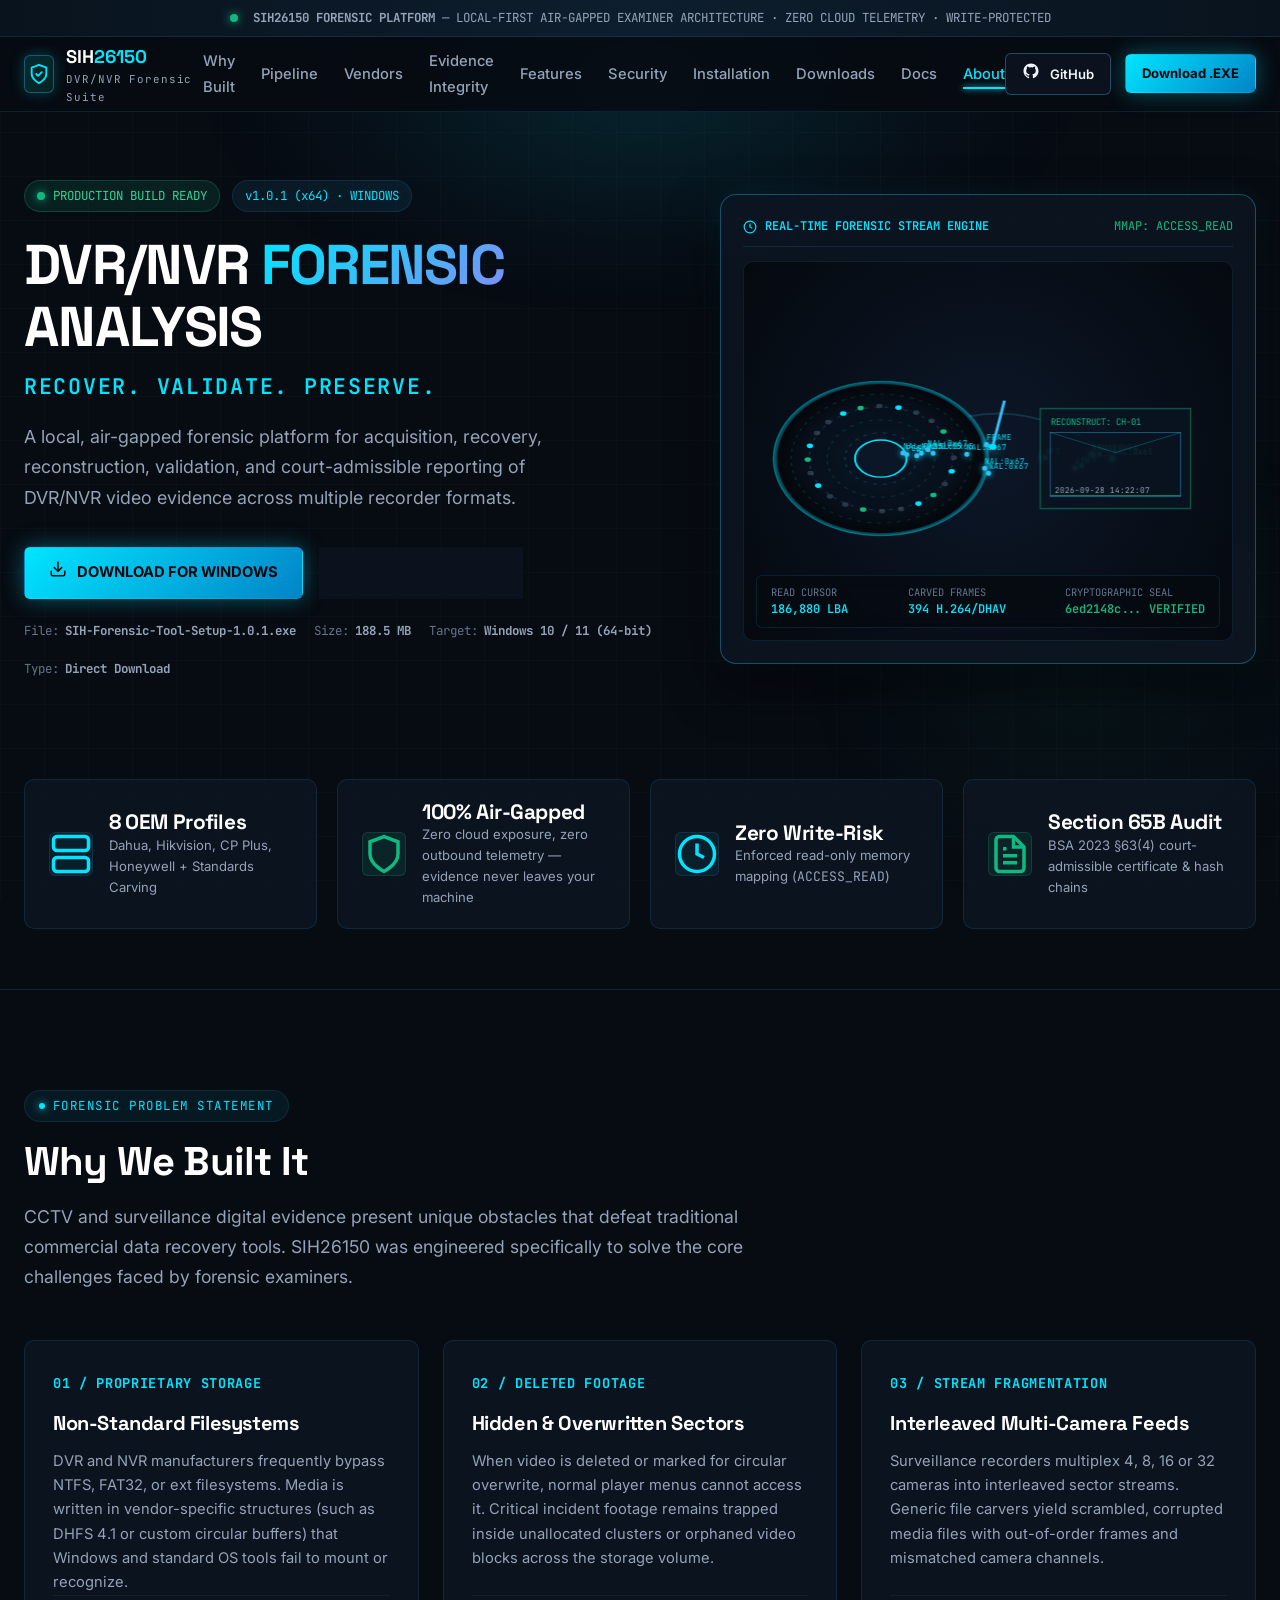
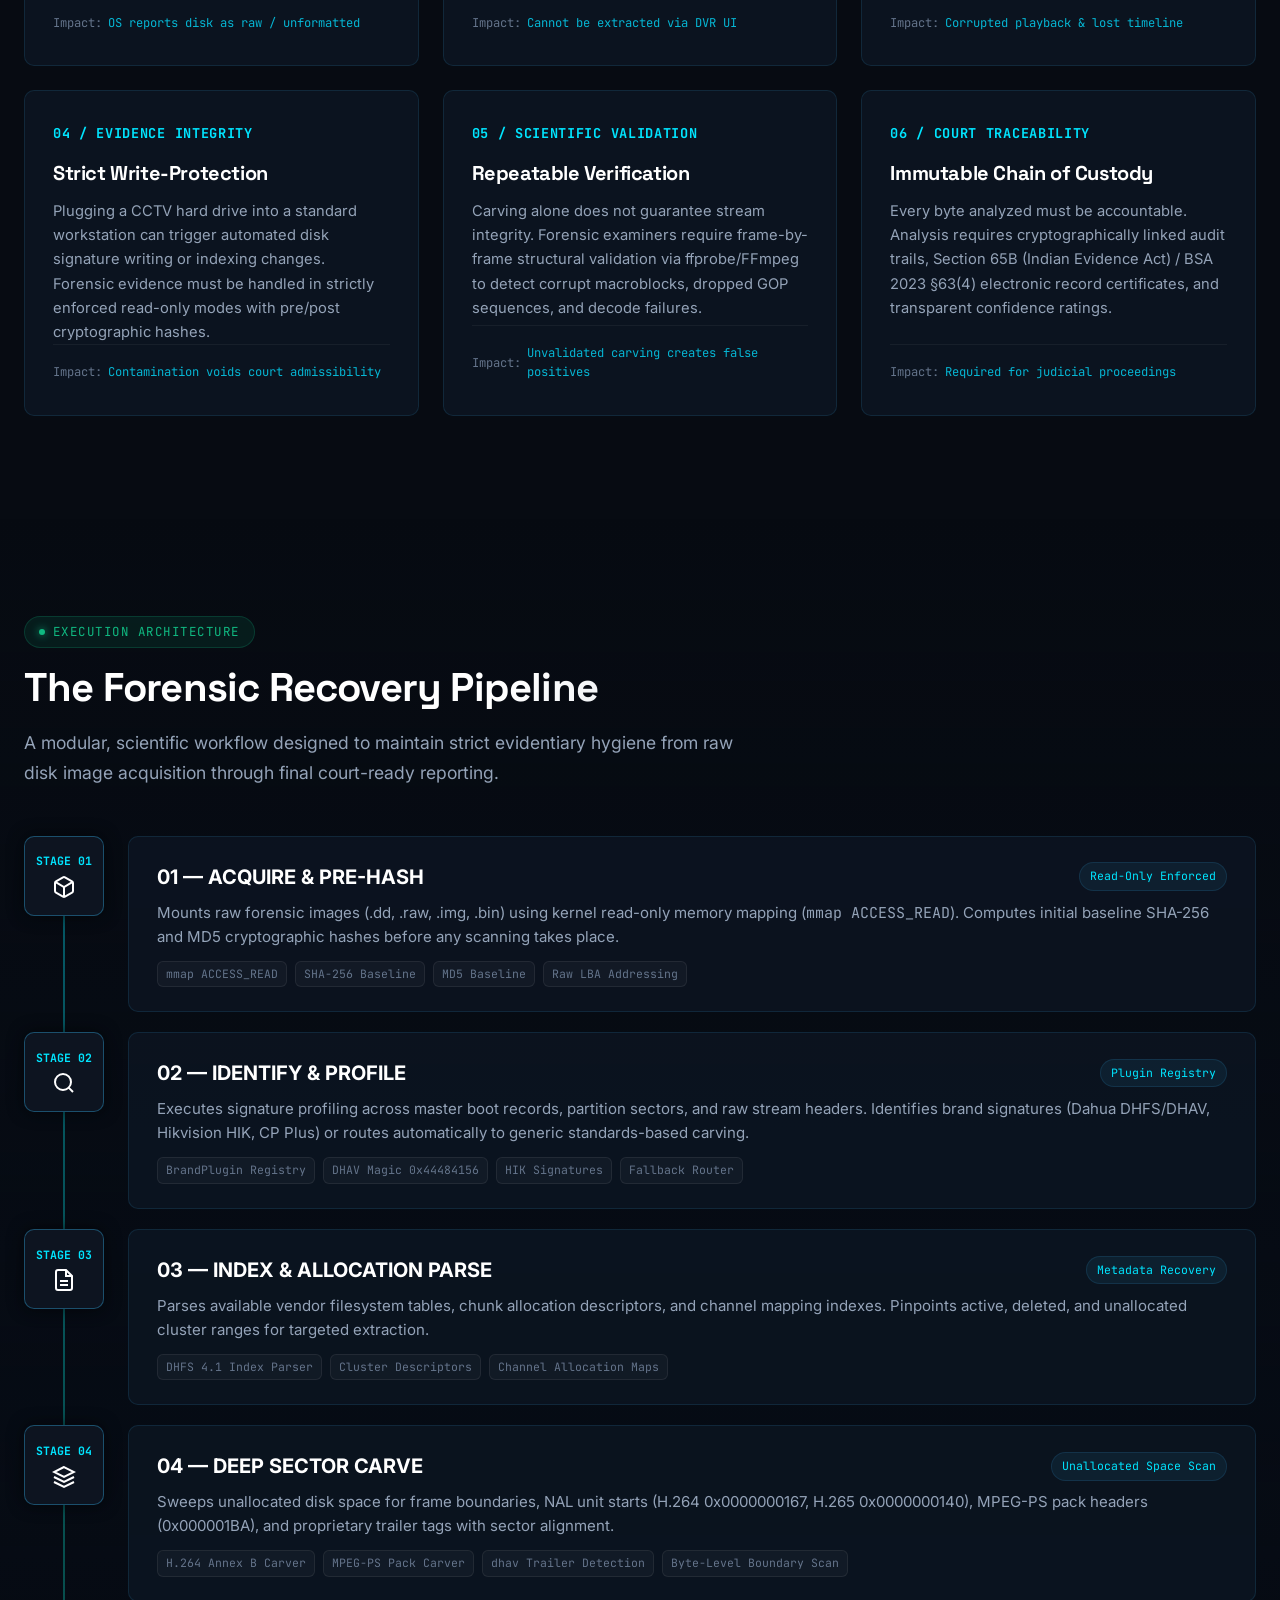
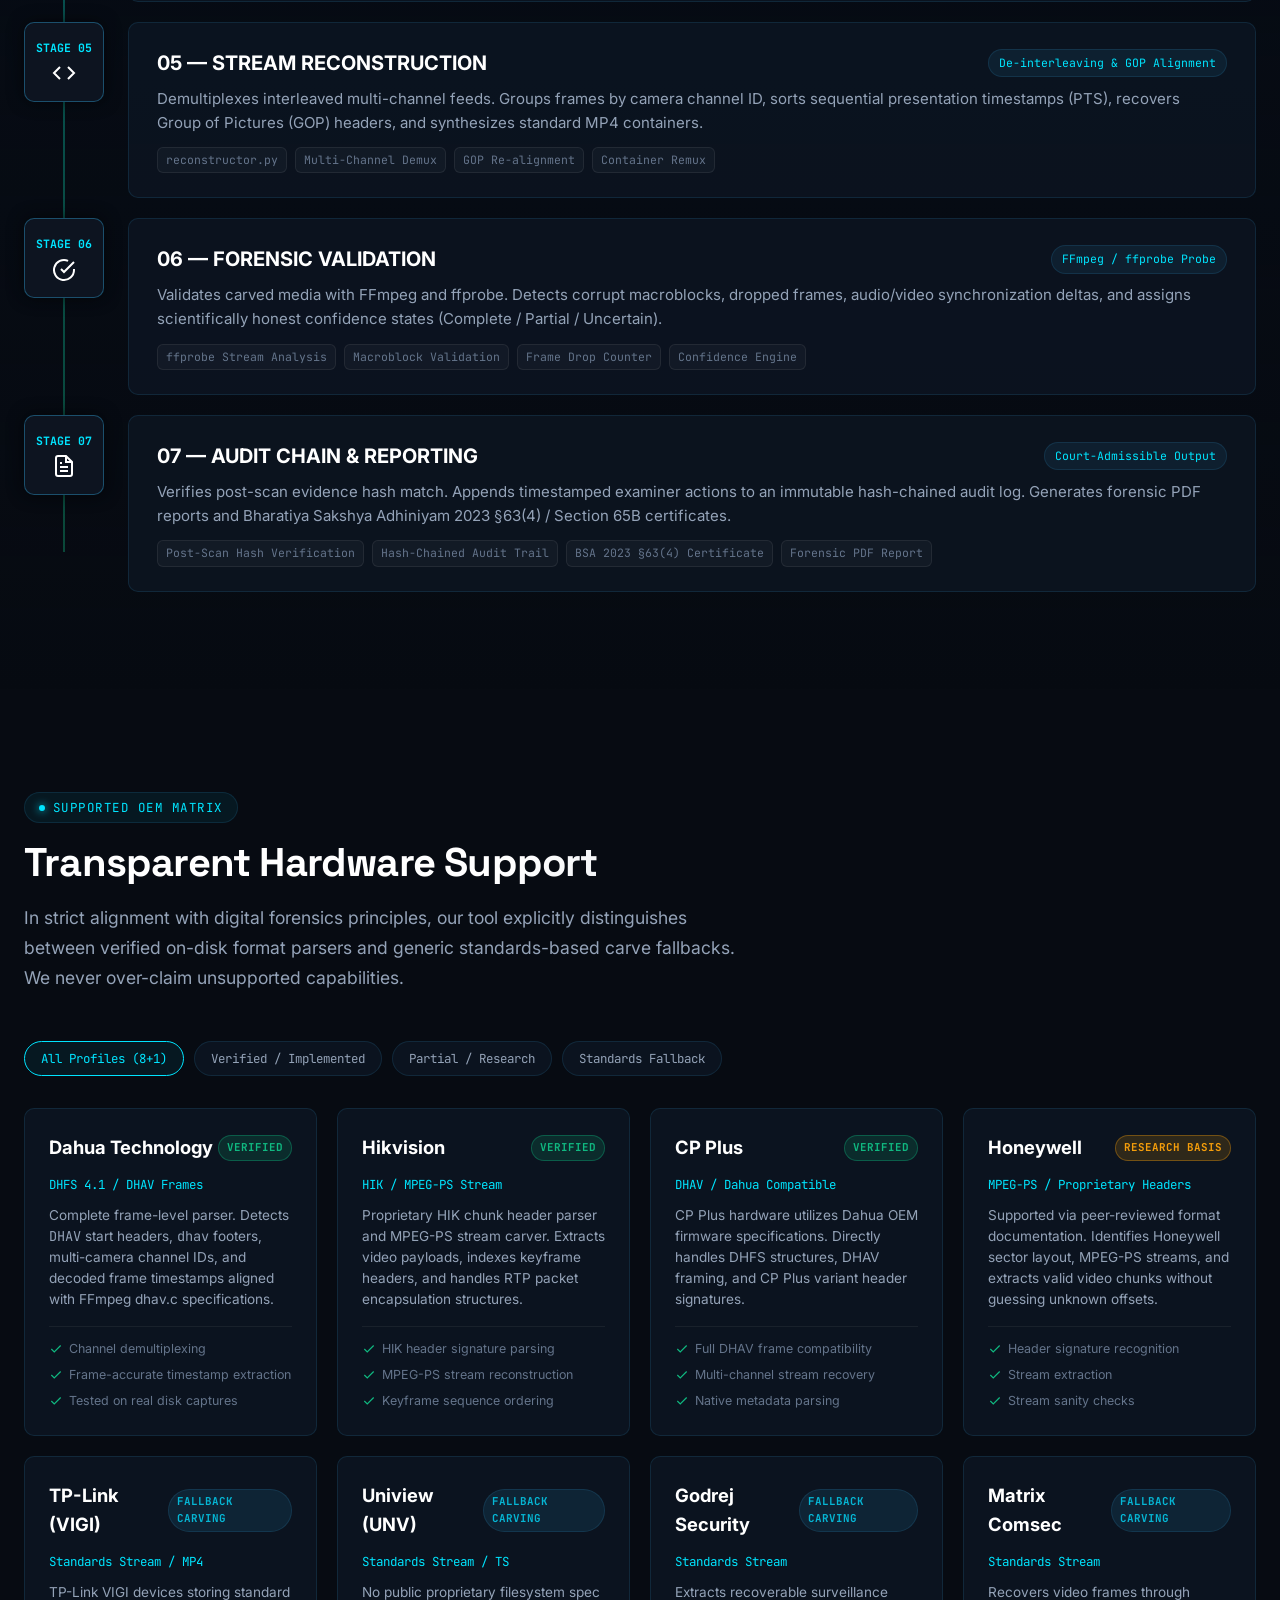
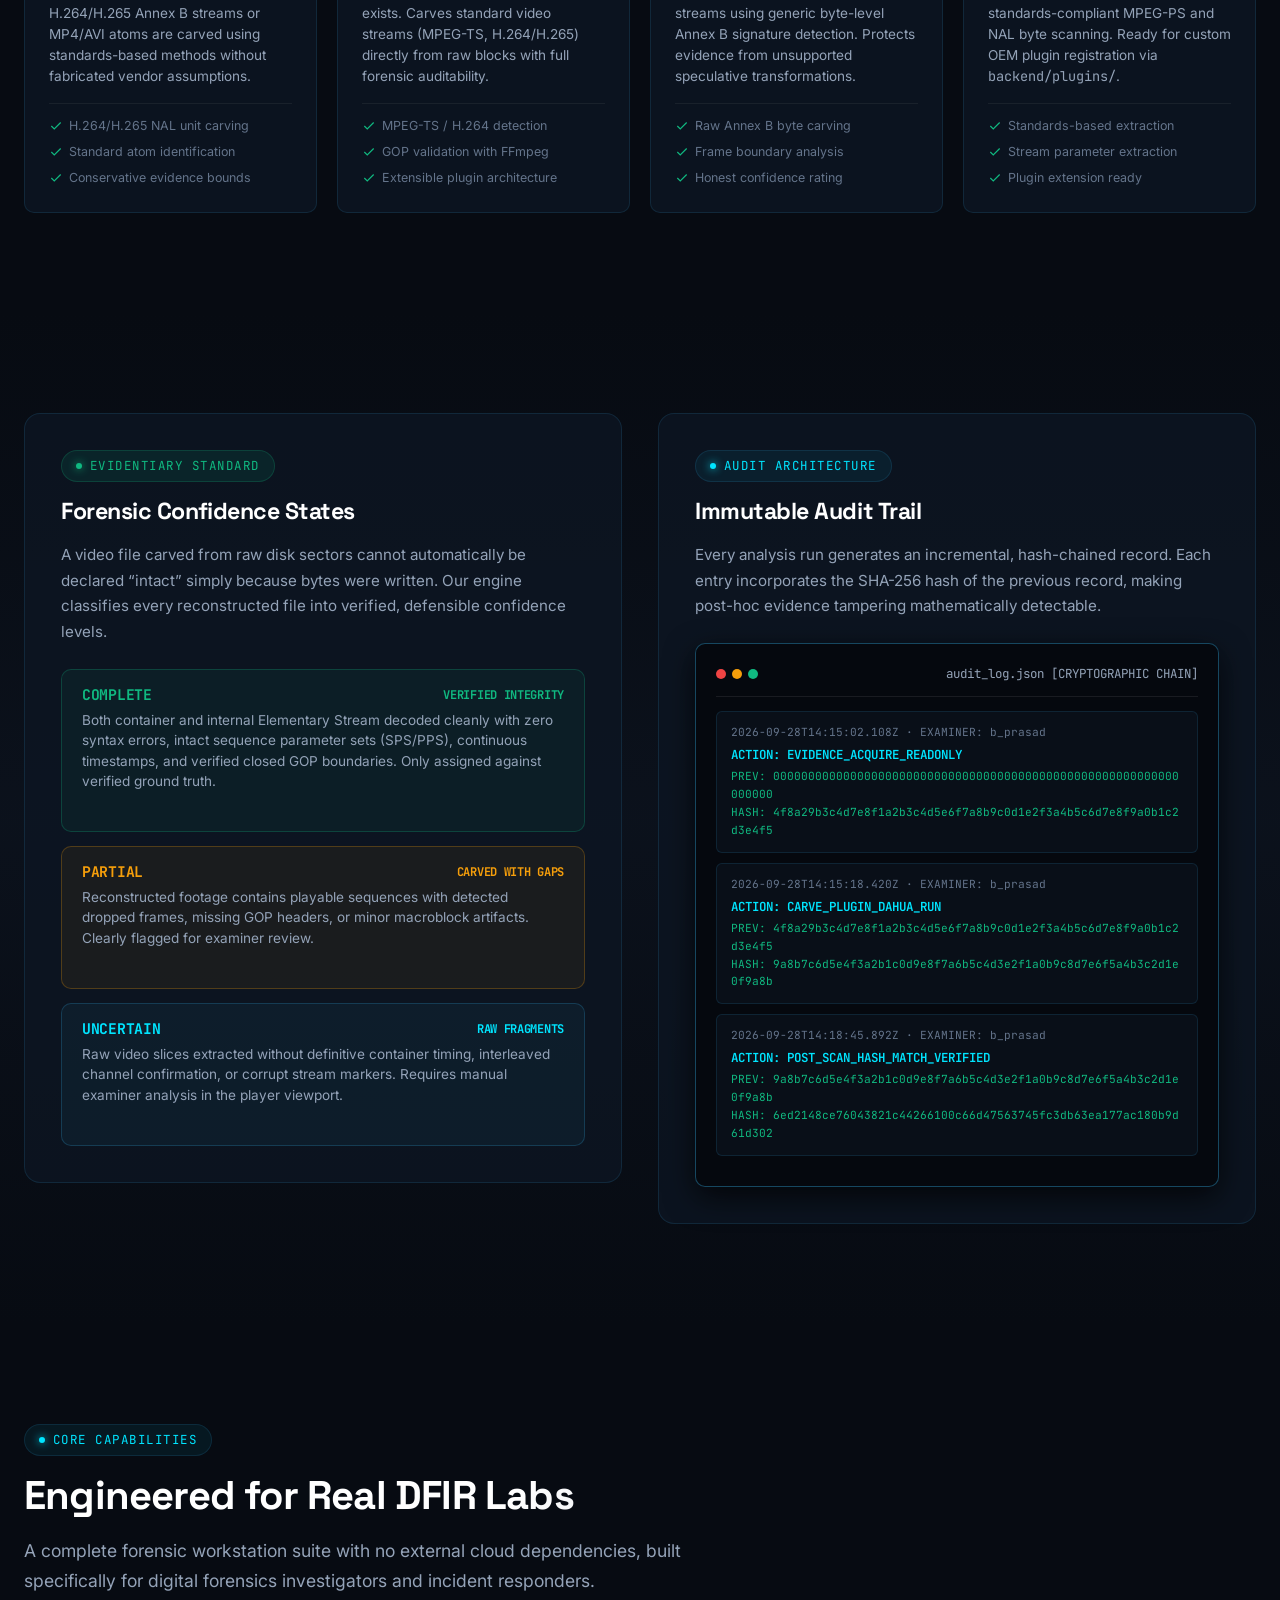
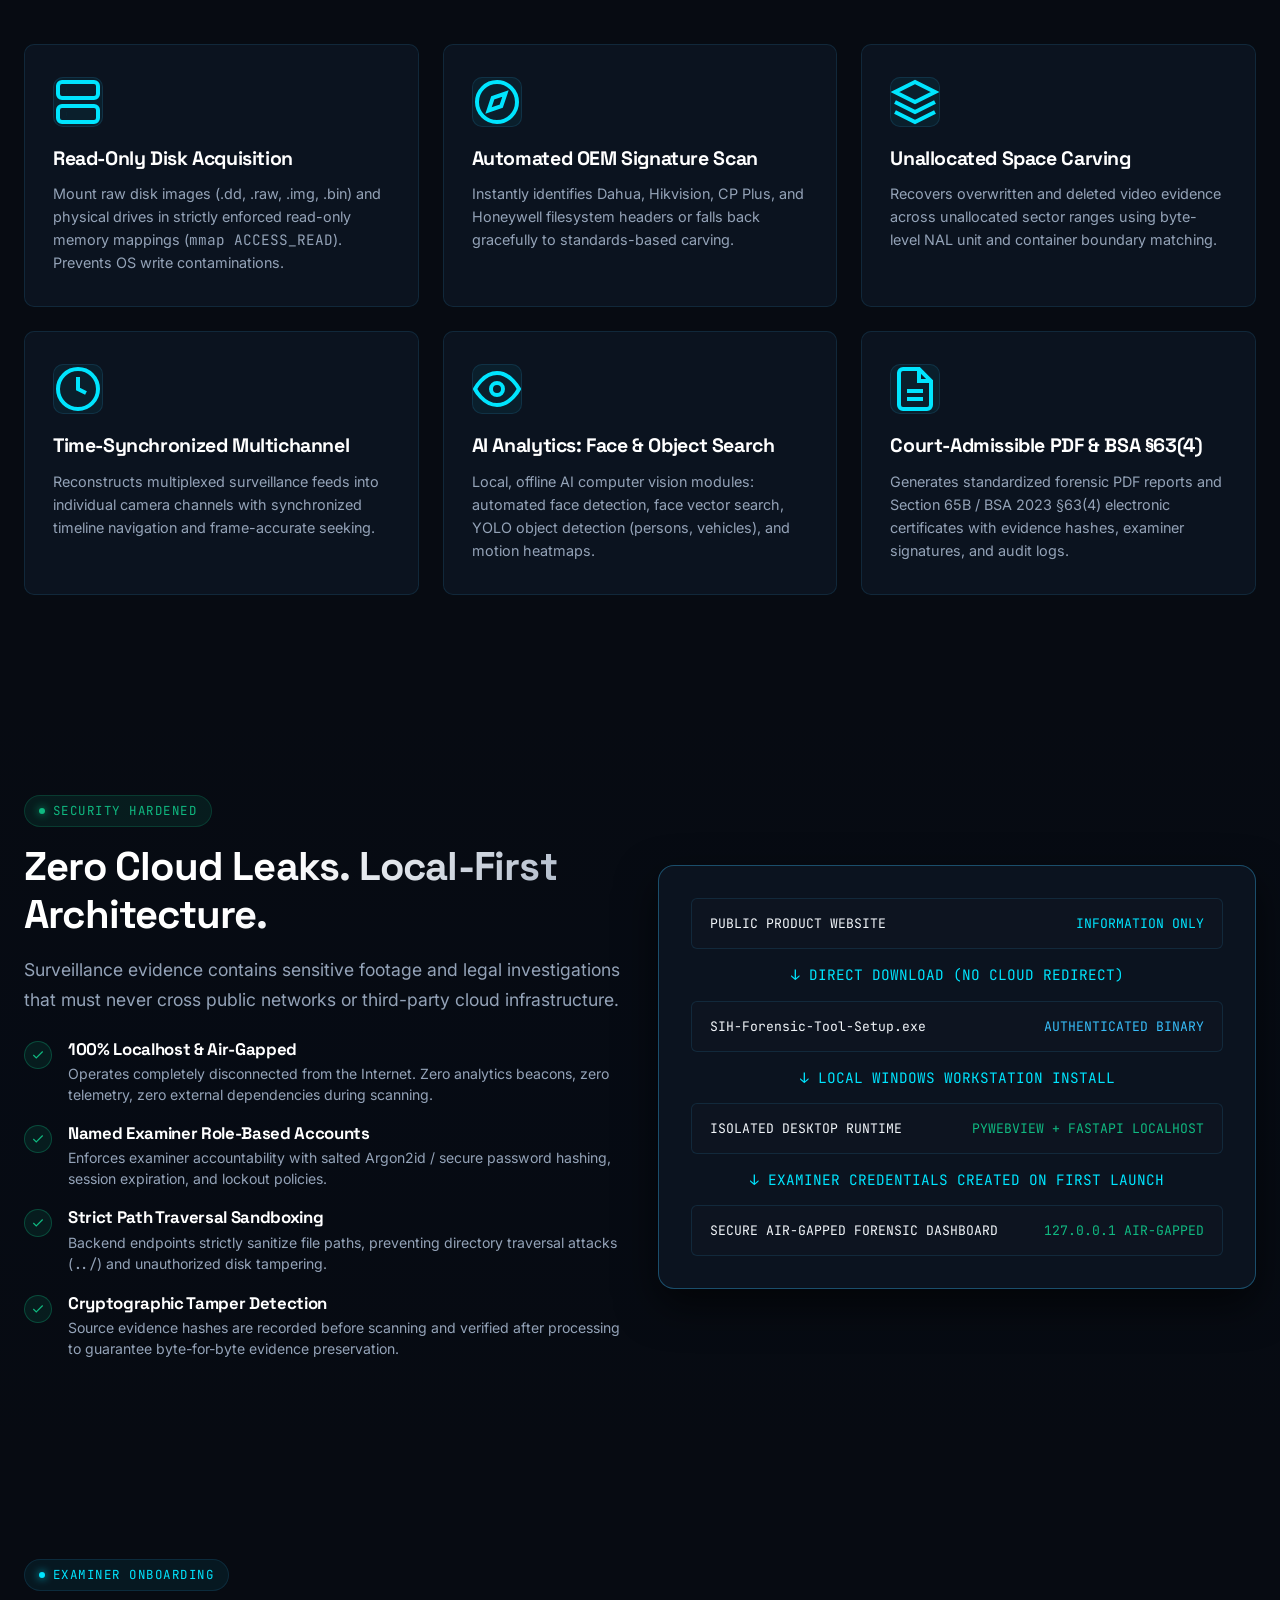
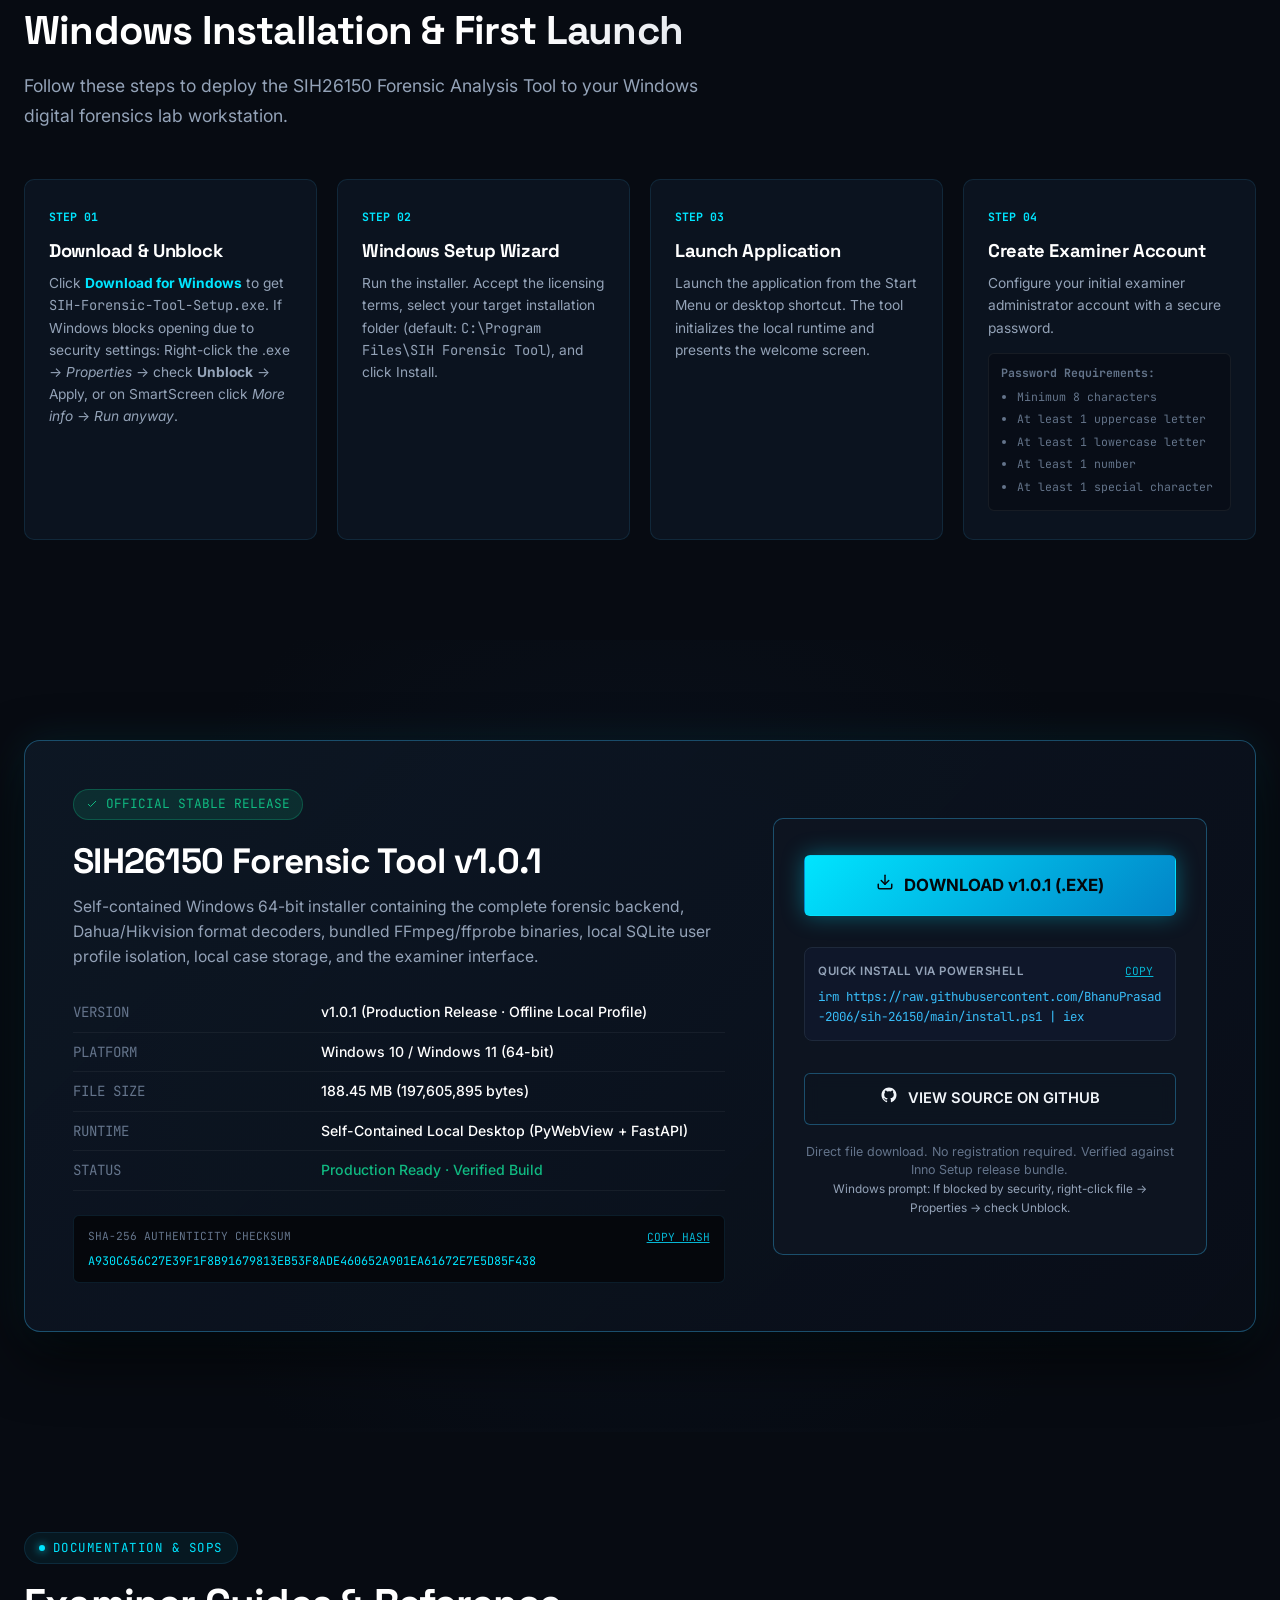
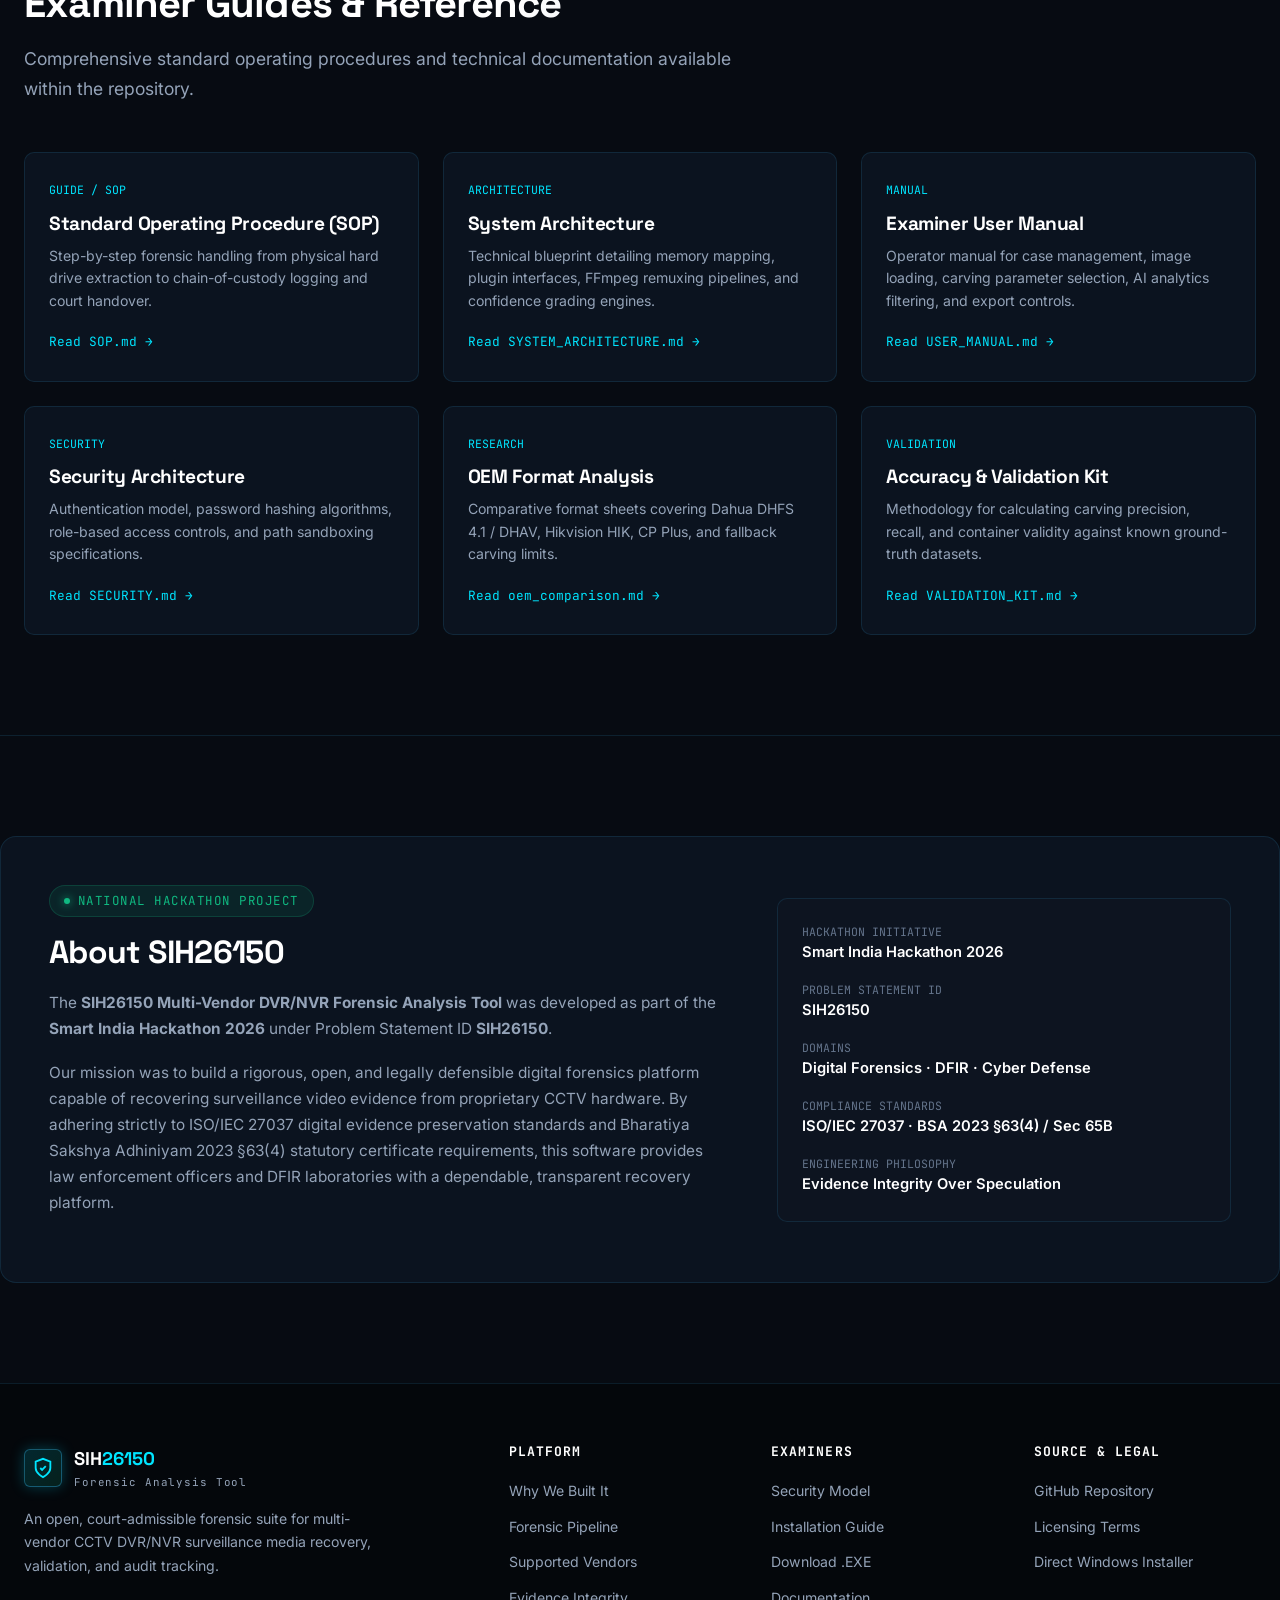
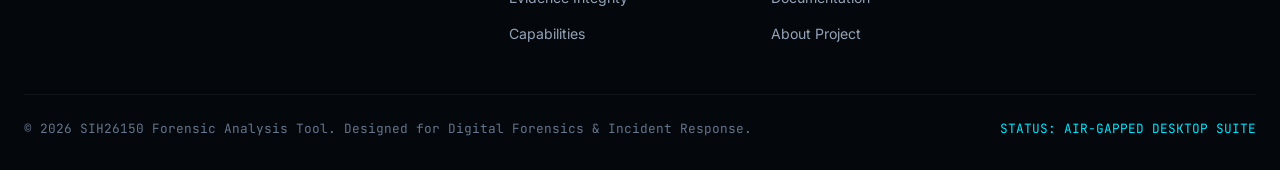
==== commit 84065ee9: "fix(website): update index.html with live validation and new hash" ====
--- a/index.html
+++ b/index.html
@@ -950,7 +950,7 @@
               <span>SHA-256 Authenticity Checksum</span>
               <button class="copy-hash-btn" id="copyHashBtn" aria-label="Copy SHA256 Checksum">COPY HASH</button>
             </div>
-            <div class="dl-hash-val" id="installerHashVal">DA98F4B9D912C002C79F669A403D9DDF389BAB1AA6084B5EB92DCC37B15AE0D0</div>
+            <div class="dl-hash-val" id="installerHashVal">A930C656C27E39F1F8B91679813EB53F8ADE460652A901EA61672E7E5D85F438</div>
           </div>
         </div>
 
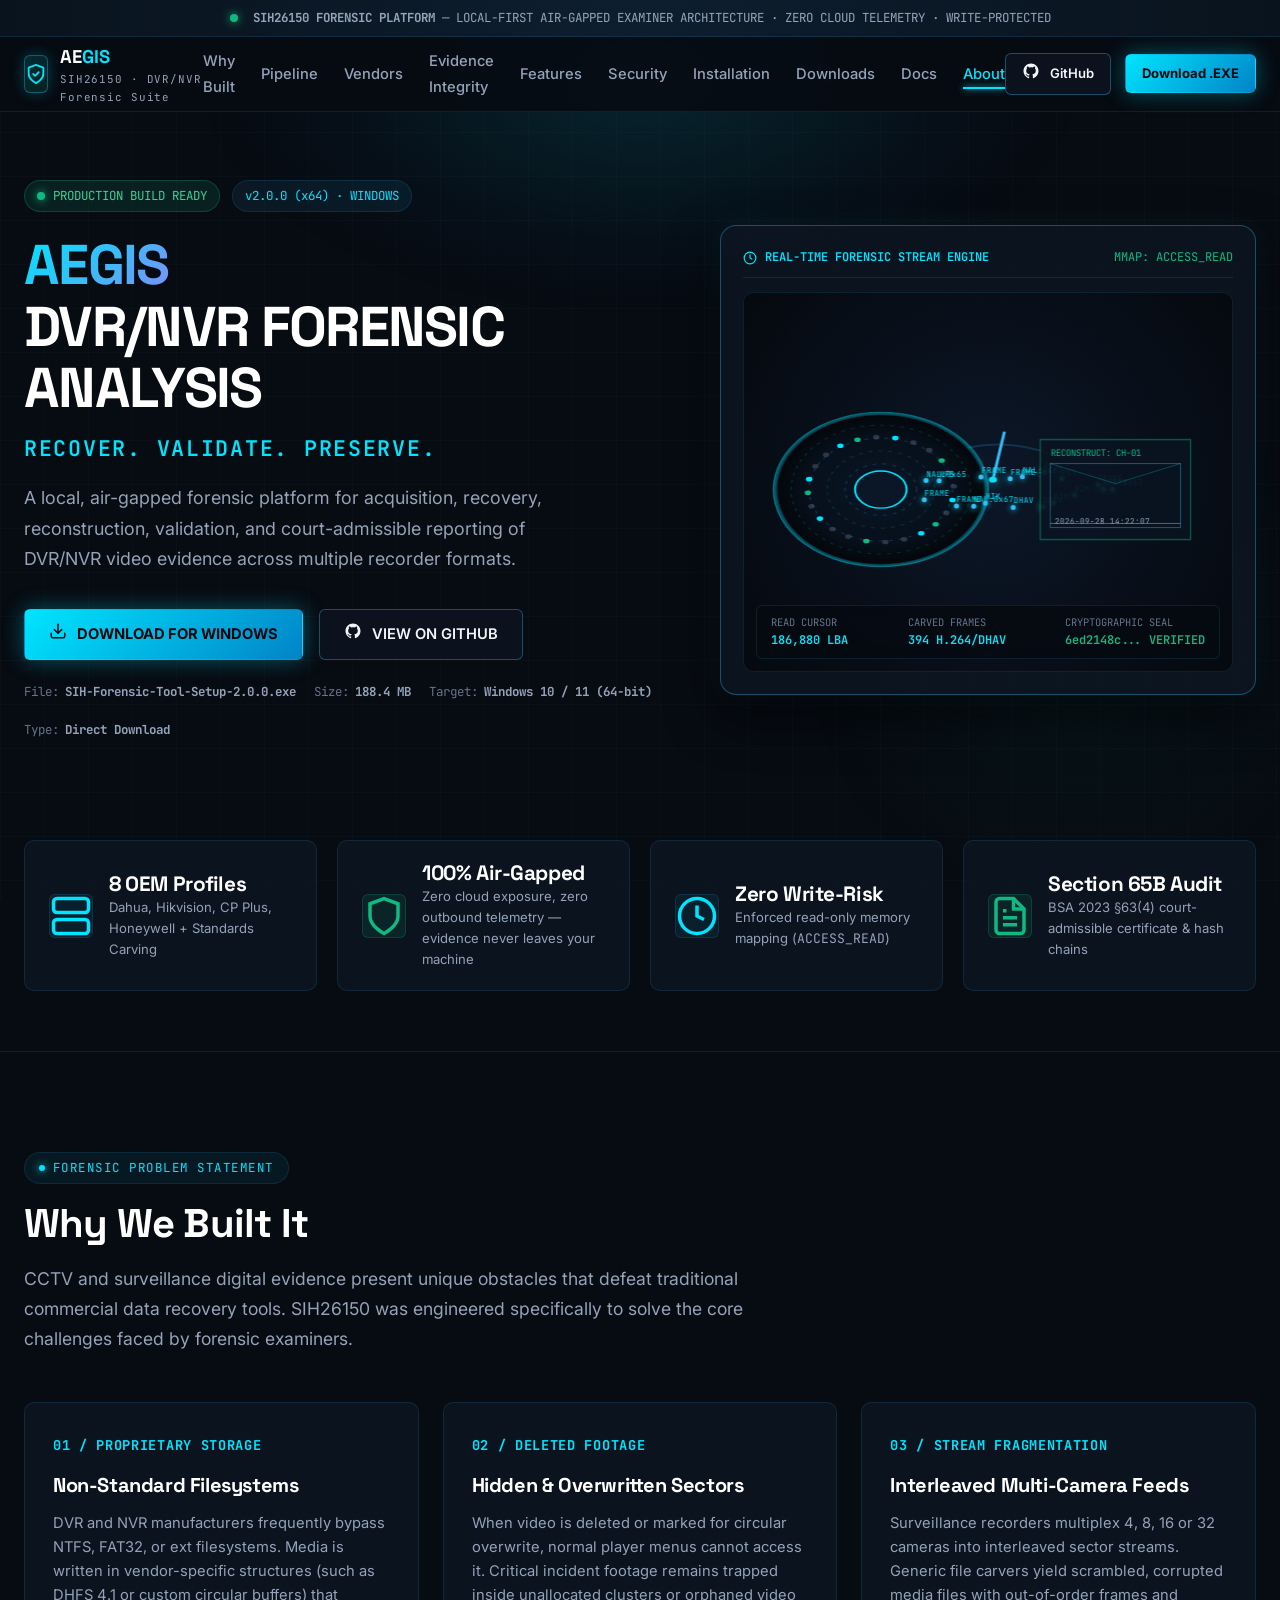
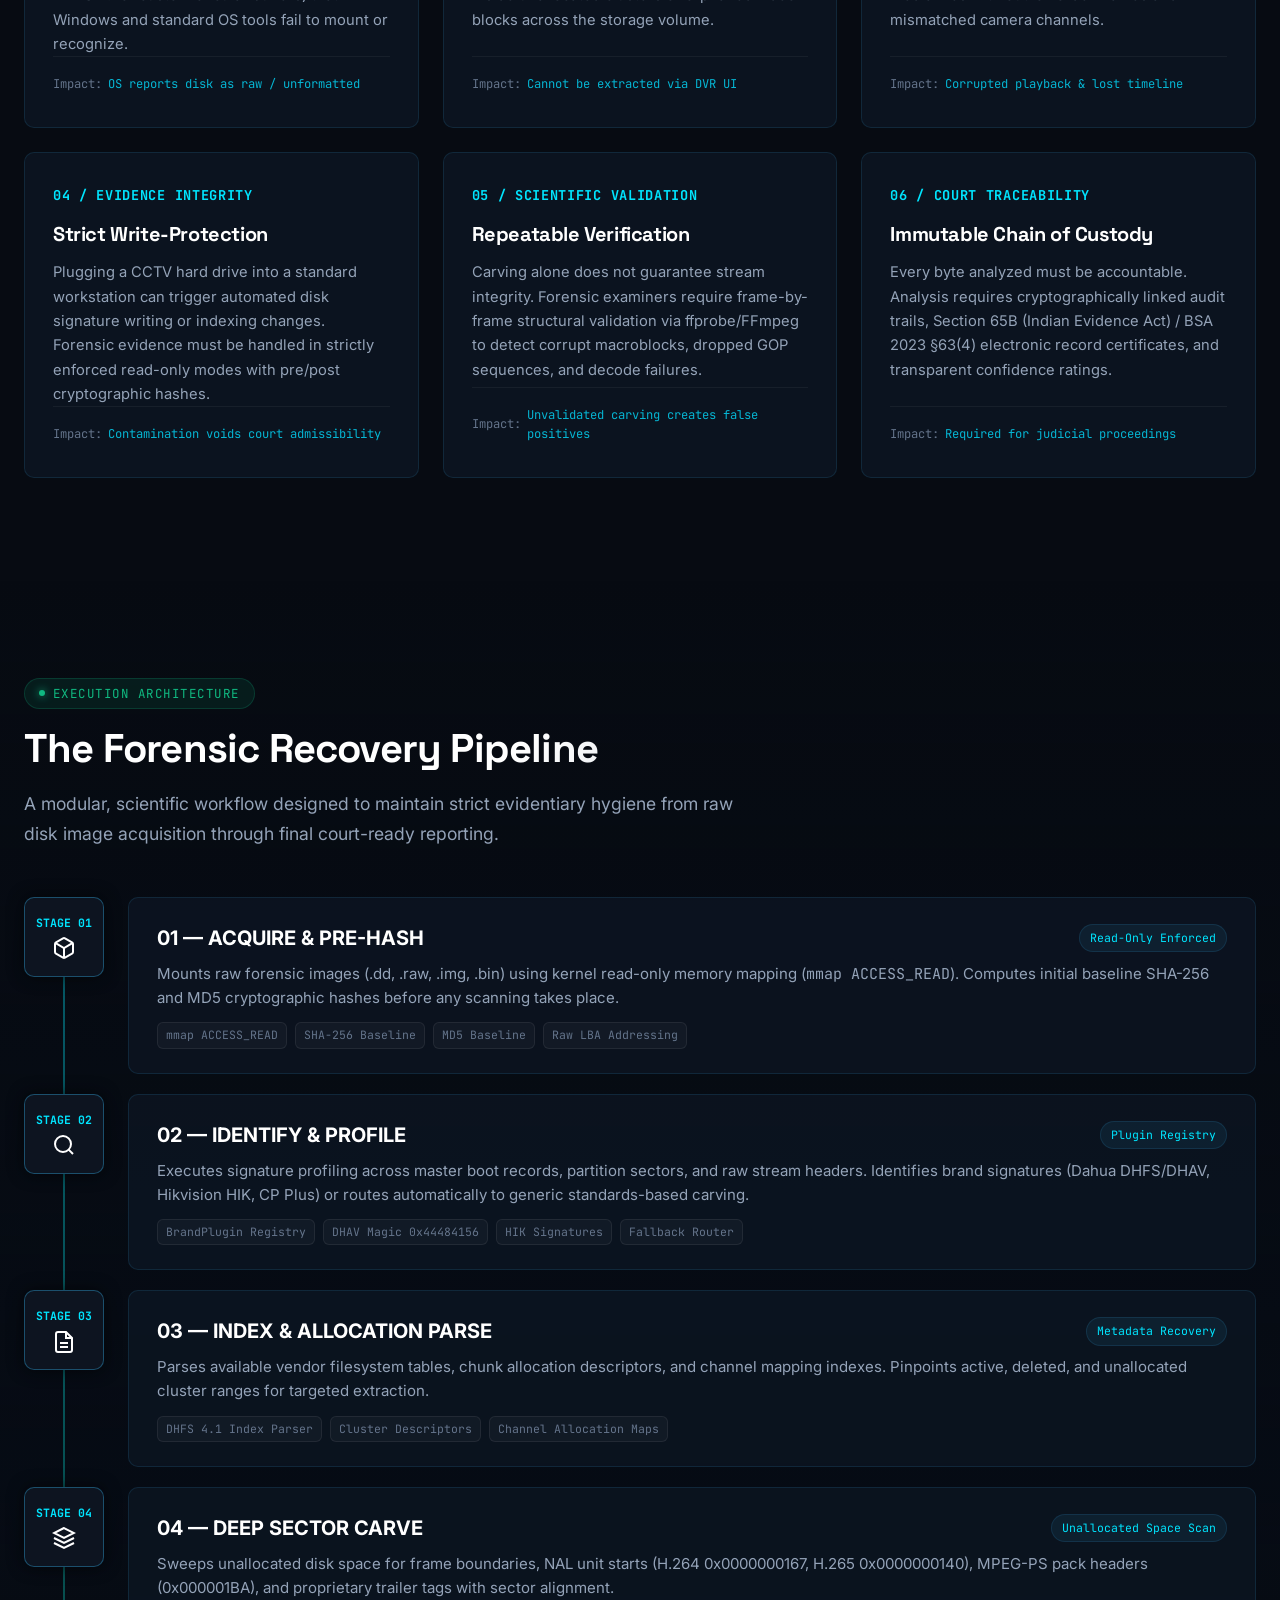
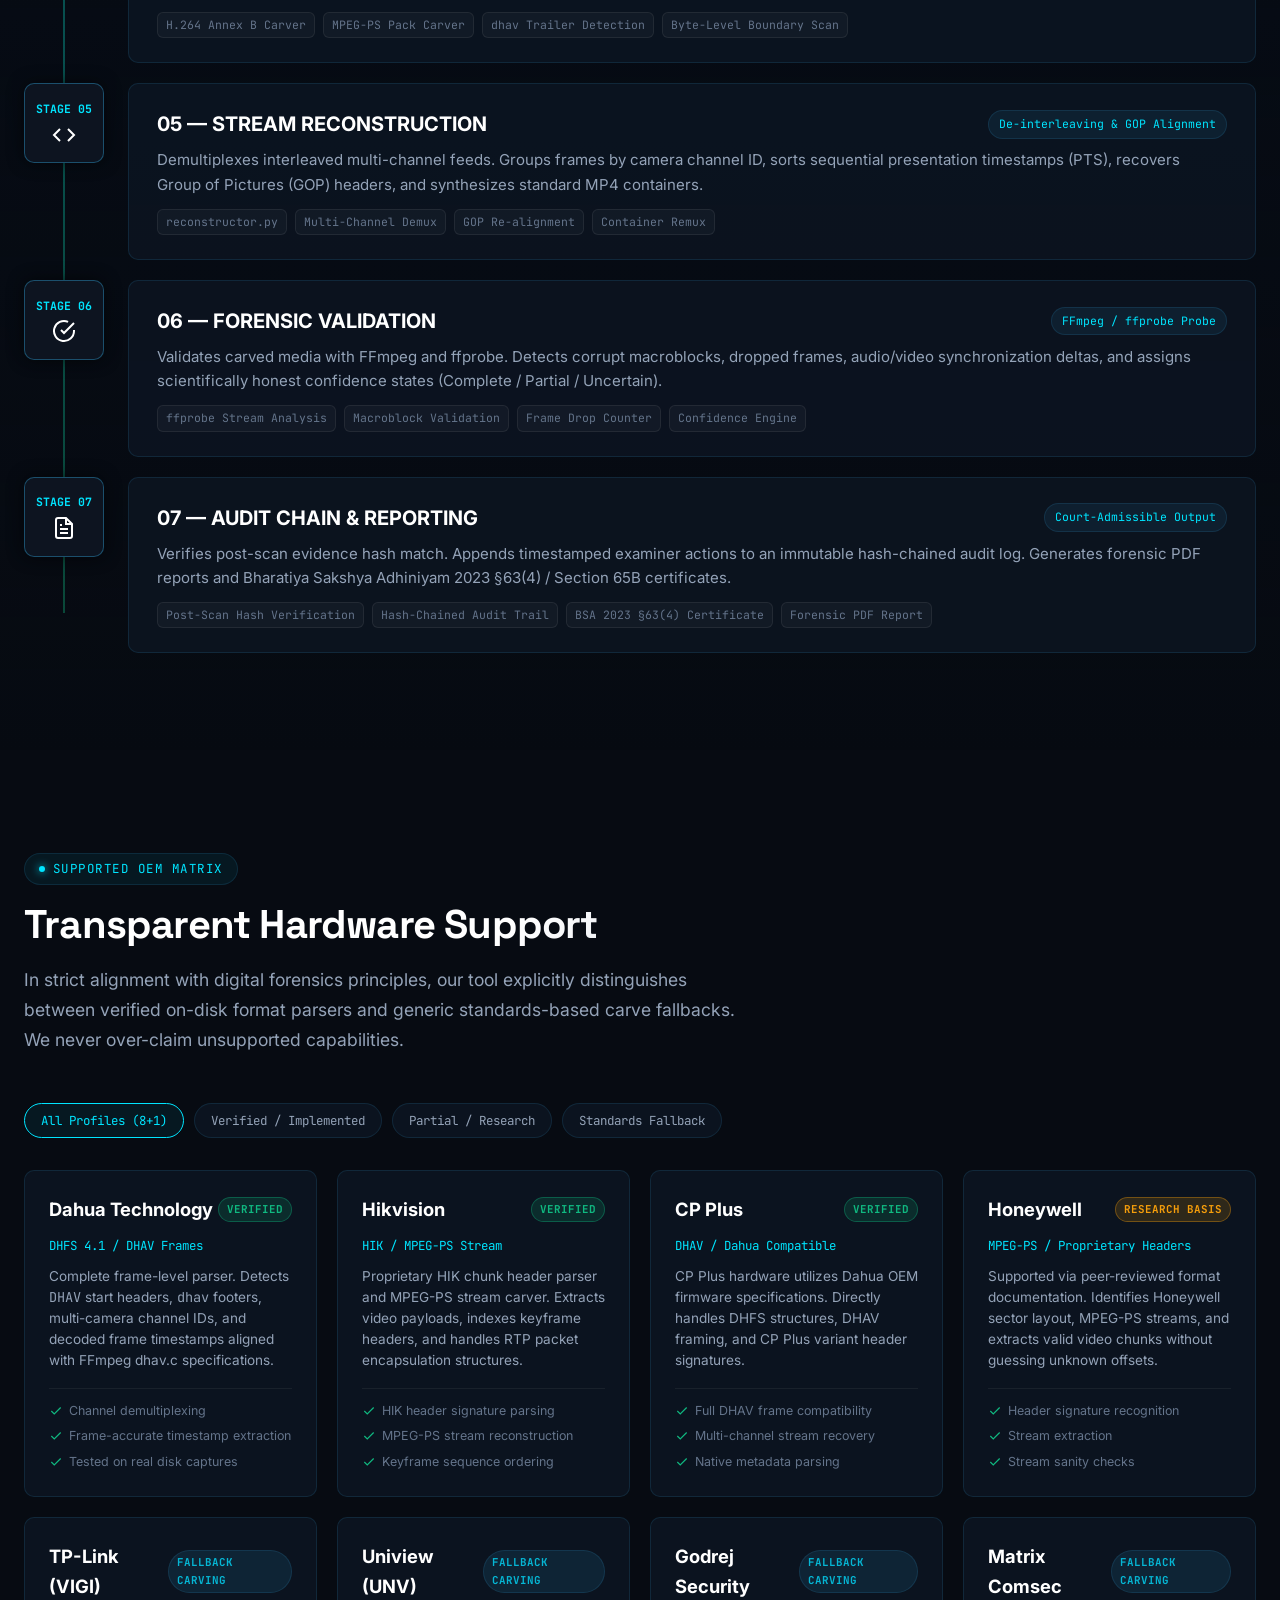
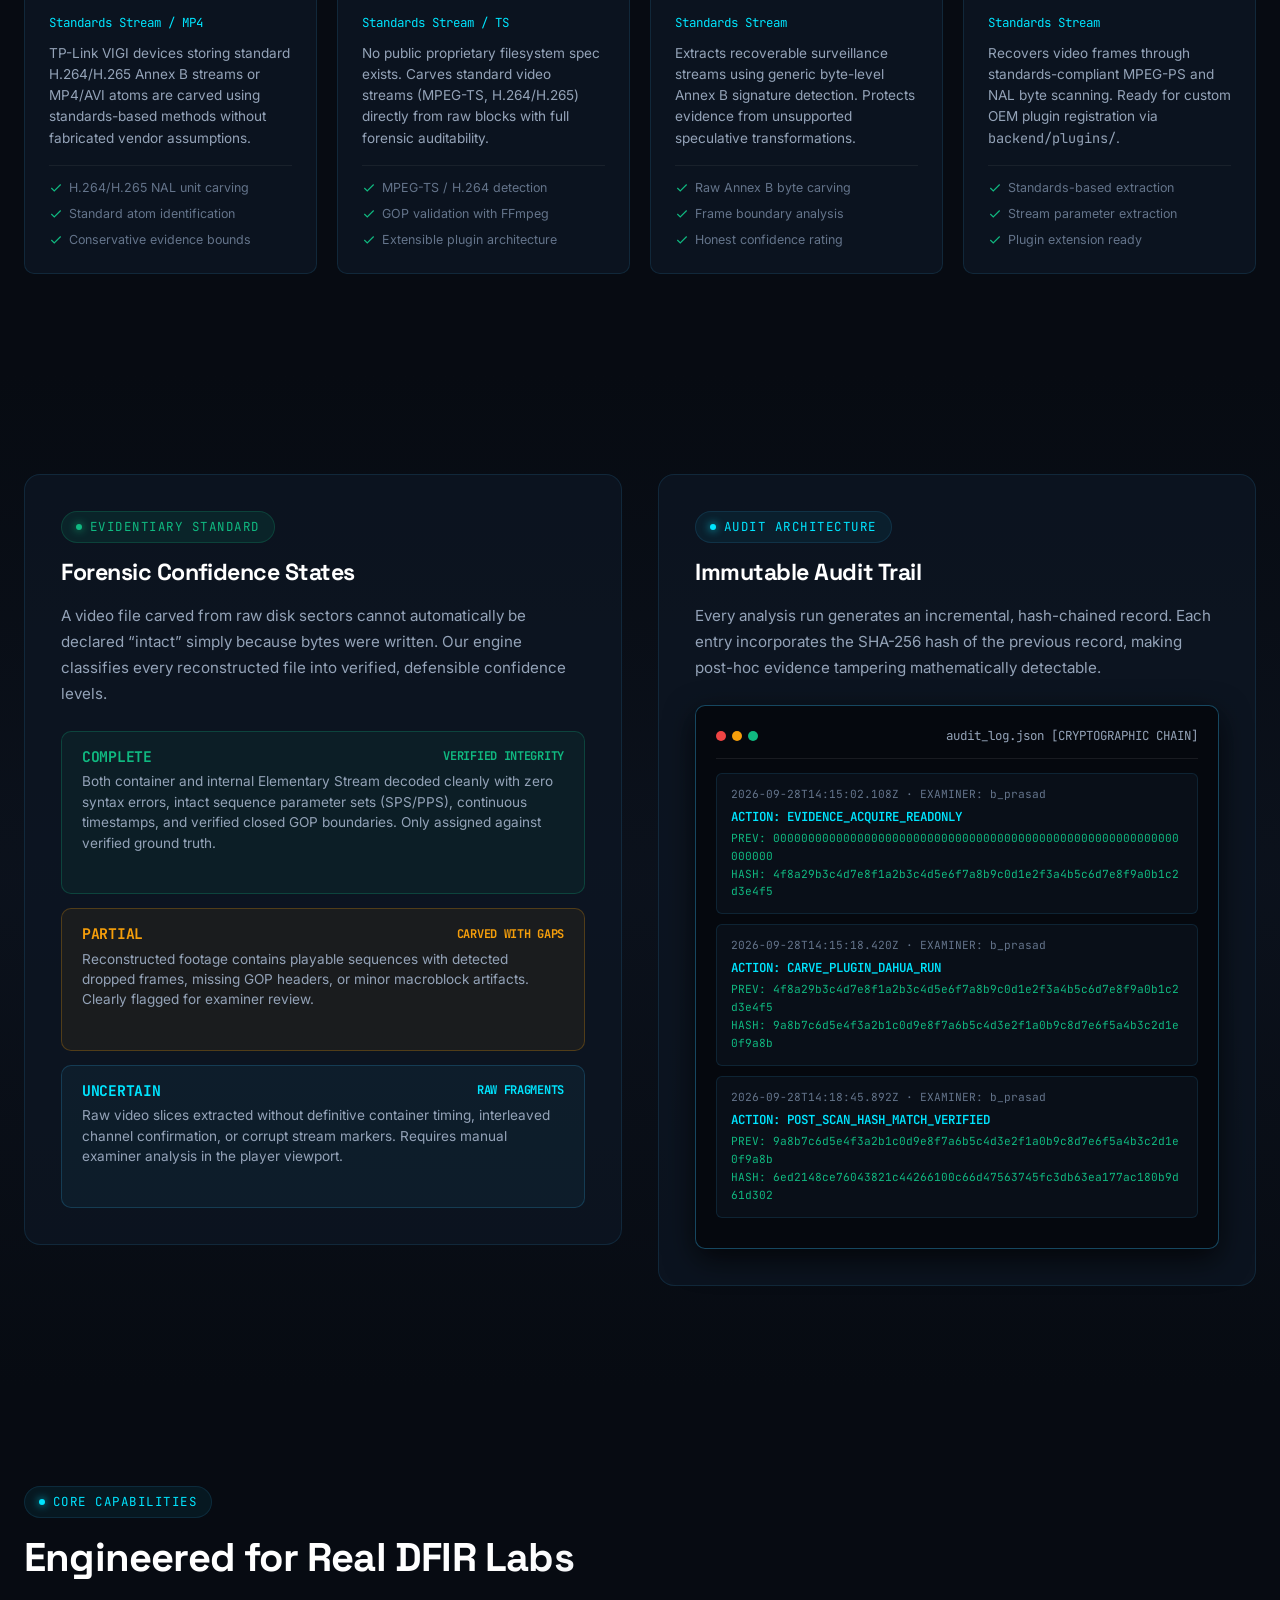
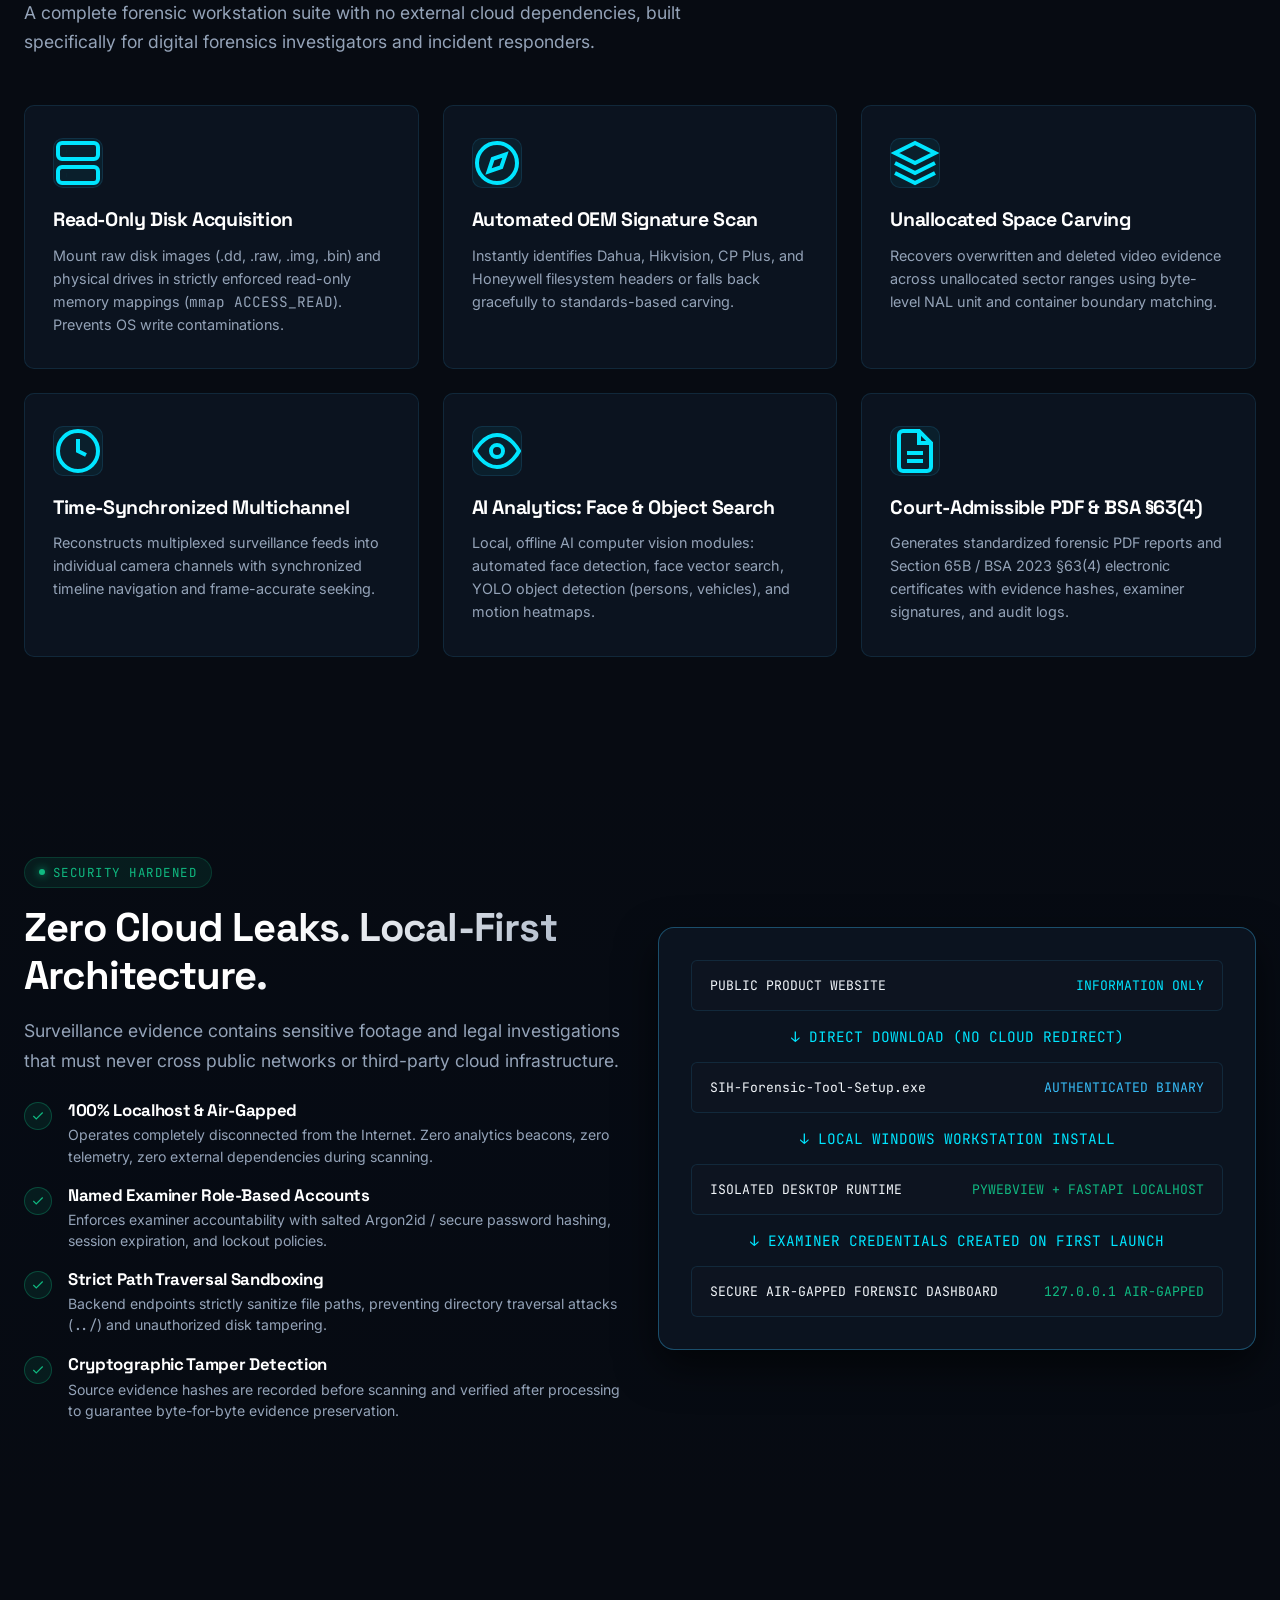
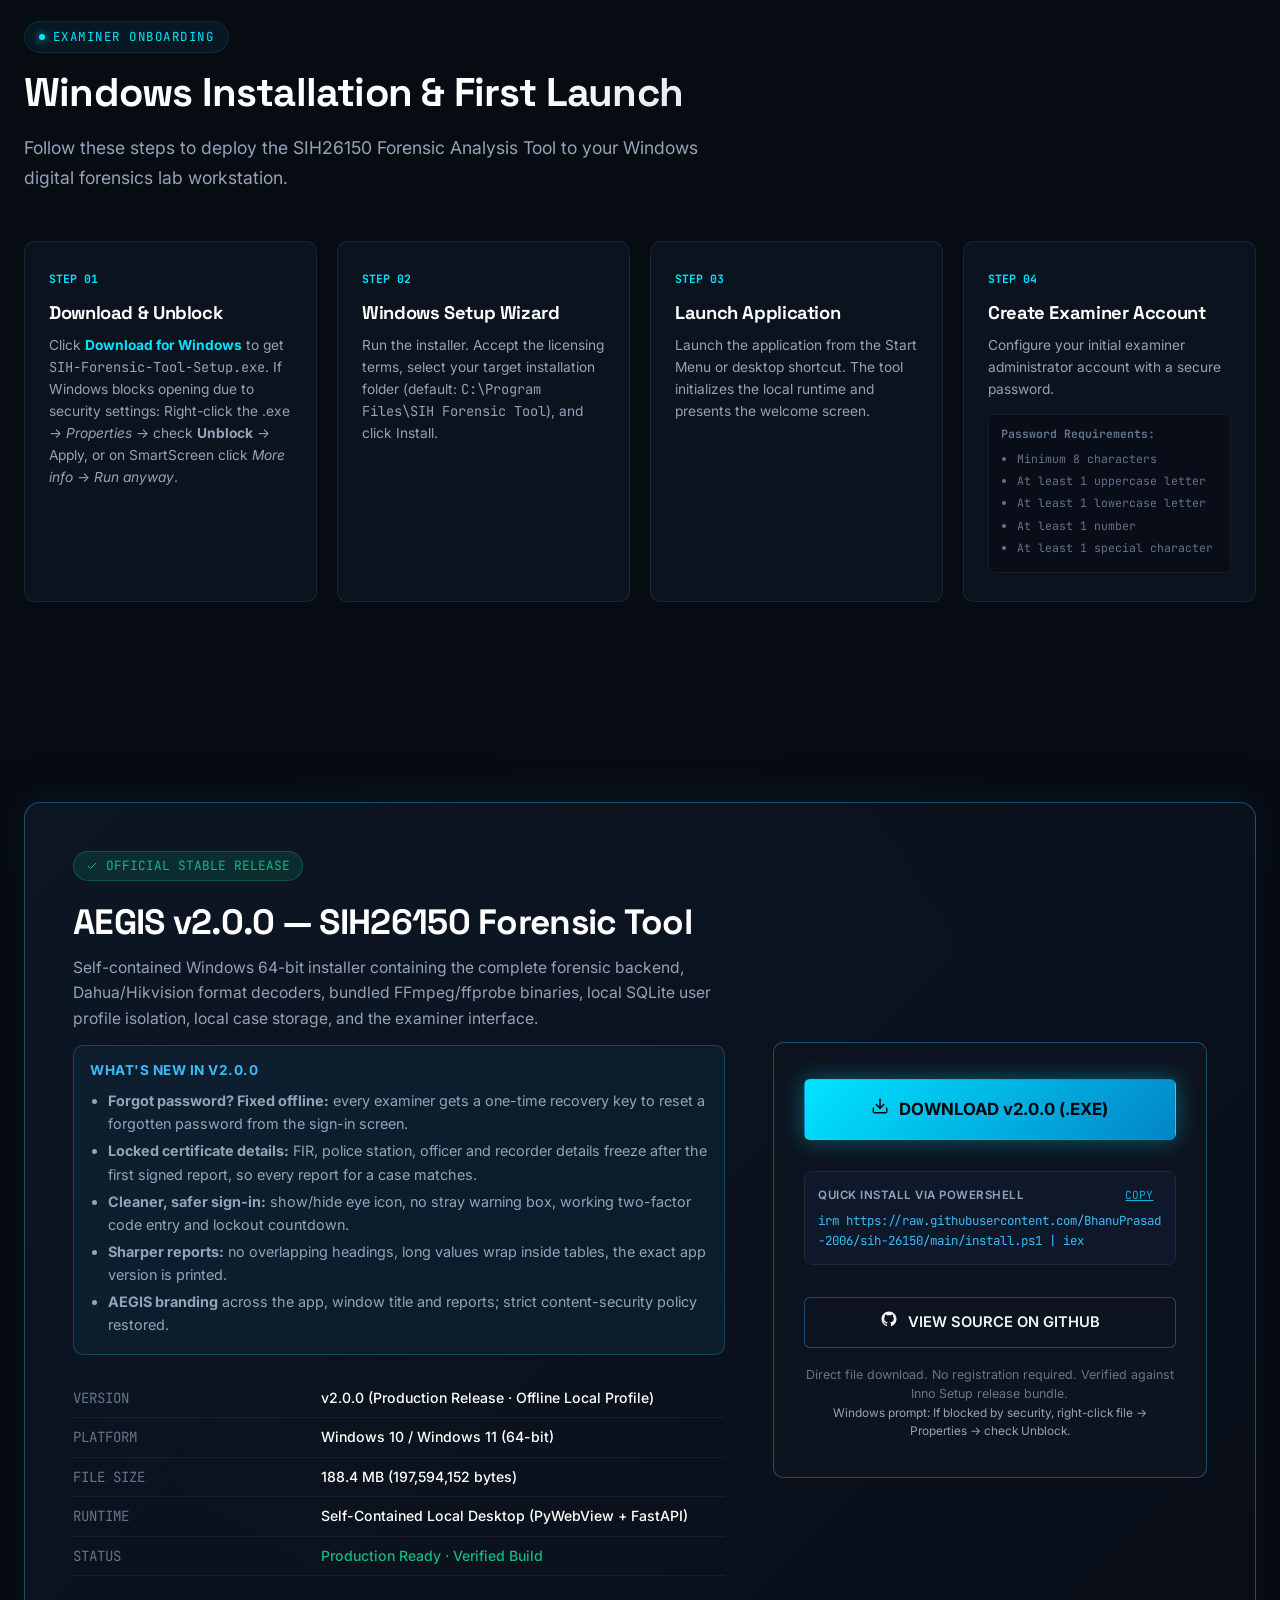
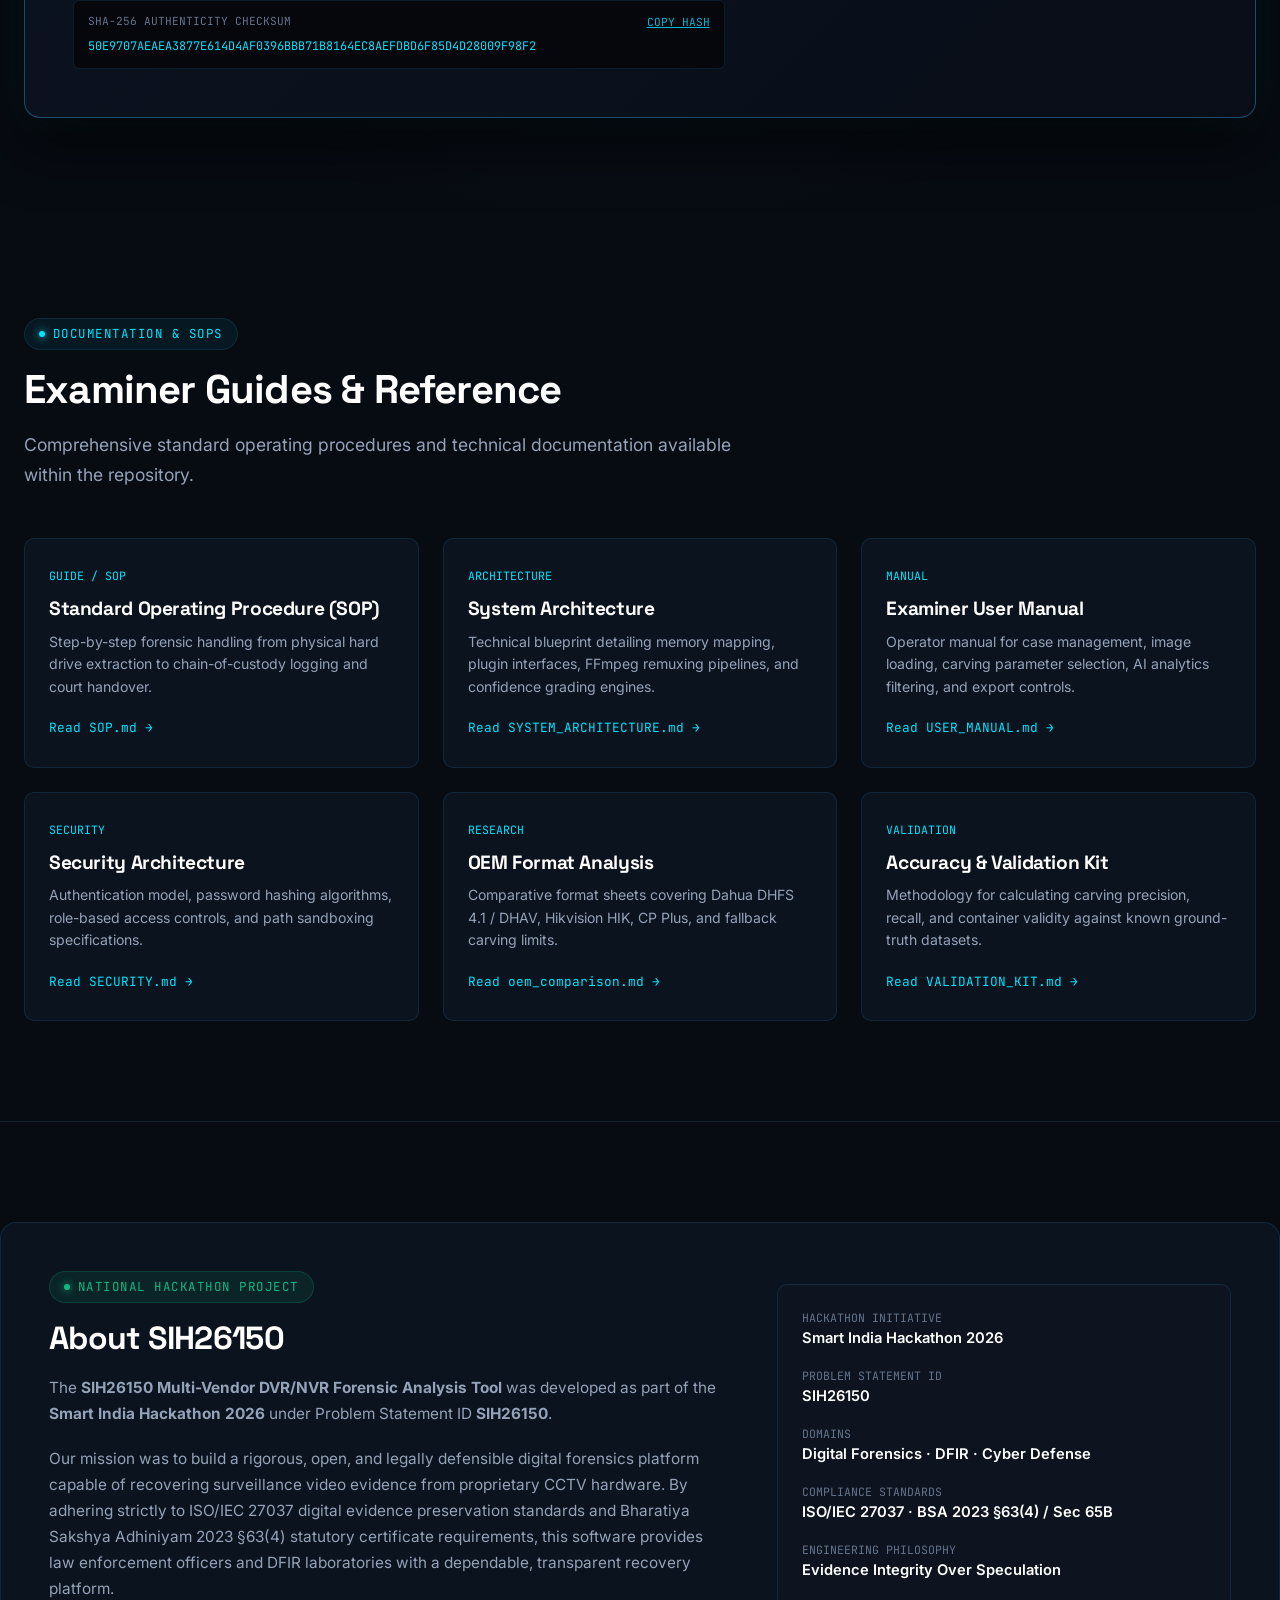
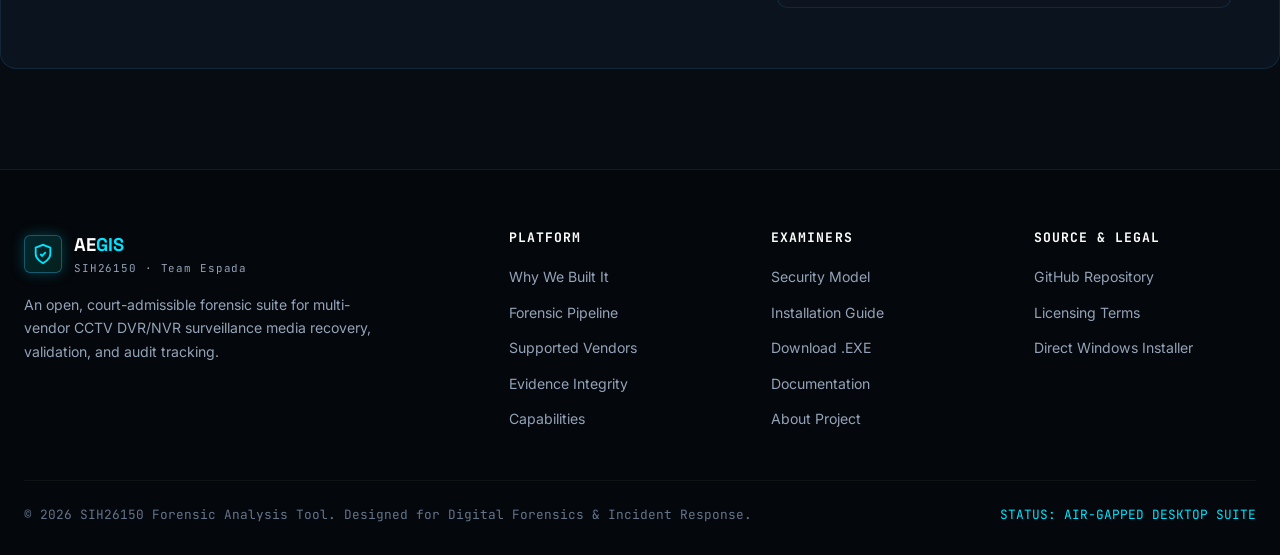
==== commit 05d6e0fd: "feat(website): AEGIS v2.0.0 - new installer, size, SHA-256 and what's new Co-Authored-By: Claude Opu" ====
--- a/index.html
+++ b/index.html
@@ -1,15 +1,15 @@
-﻿<!DOCTYPE html>
+<!DOCTYPE html>
 <html lang="en">
 <head>
   <meta charset="UTF-8">
   <meta name="viewport" content="width=device-width, initial-scale=1.0">
-  <title>SIH26150 — Multi-Vendor DVR/NVR Forensic Analysis Tool</title>
+  <title>AEGIS — Multi-Vendor DVR/NVR Forensic Analysis Tool · SIH26150 · Team Espada</title>
   <meta name="description" content="A local, air-gapped digital forensics platform for acquisition, recovery, reconstruction, validation and reporting of CCTV video evidence across multiple DVR/NVR formats.">
   <meta name="keywords" content="DVR forensics, NVR forensics, video carving, DHAV, HIK, CCTV recovery, digital forensics, DFIR, SHA-256 evidence integrity">
   <meta name="author" content="SIH26150 Forensic Engineering Team">
 
   <!-- OpenGraph / Social Meta Tags -->
-  <meta property="og:title" content="SIH26150 — Multi-Vendor DVR/NVR Forensic Analysis Tool">
+  <meta property="og:title" content="AEGIS — Multi-Vendor DVR/NVR Forensic Analysis Tool (SIH26150)">
   <meta property="og:description" content="Local, air-gapped forensic acquisition, stream reconstruction, and evidence verification for law enforcement and DFIR labs.">
   <meta property="og:type" content="website">
 
@@ -44,8 +44,8 @@
           </svg>
         </div>
         <div class="brand-text">
-          <div class="brand-title">SIH<span>26150</span></div>
-          <div class="brand-subtitle">DVR/NVR Forensic Suite</div>
+          <div class="brand-title">AE<span>GIS</span></div>
+          <div class="brand-subtitle">SIH26150 · DVR/NVR Forensic Suite</div>
         </div>
       </a>
 
@@ -73,7 +73,7 @@
           </span>
           GitHub
         </a>
-        <a href="https://github.com/BhanuPrasad-2006/sih-26150/releases/download/v1.0.1/SIH-Forensic-Tool-Setup-1.0.1.exe" class="btn btn-primary btn-sm" id="navDownloadBtn">
+        <a href="https://github.com/BhanuPrasad-2006/sih-26150/releases/download/v2.0.0/SIH-Forensic-Tool-Setup-2.0.0.exe" class="btn btn-primary btn-sm" id="navDownloadBtn">
           Download .EXE
         </a>
         <button class="mobile-nav-toggle" id="mobileNavToggle" aria-label="Toggle Navigation">
@@ -93,12 +93,12 @@
             PRODUCTION BUILD READY
           </div>
           <div class="hero-version-pill">
-            v1.0.1 (x64) · WINDOWS
+            v2.0.0 (x64) · WINDOWS
           </div>
         </div>
 
         <h1 class="hero-h1">
-          DVR/NVR <span class="gradient-text">FORENSIC</span> ANALYSIS
+          <span class="gradient-text">AEGIS</span><br>DVR/NVR FORENSIC ANALYSIS
         </h1>
 
         <div class="hero-subheadline">
@@ -111,7 +111,7 @@
 
         <div class="hero-cta-group">
           <!-- Mandatory Direct .EXE Download -->
-          <a href="https://github.com/BhanuPrasad-2006/sih-26150/releases/download/v1.0.1/SIH-Forensic-Tool-Setup-1.0.1.exe" class="btn btn-primary" id="heroDownloadBtn">
+          <a href="https://github.com/BhanuPrasad-2006/sih-26150/releases/download/v2.0.0/SIH-Forensic-Tool-Setup-2.0.0.exe" class="btn btn-primary" id="heroDownloadBtn">
             <span class="btn-icon">
               <svg viewBox="0 0 24 24" fill="none" stroke="currentColor" stroke-width="2" stroke-linecap="round" stroke-linejoin="round">
                 <path d="M21 15v4a2 2 0 0 1-2 2H5a2 2 0 0 1-2-2v-4"></path>
@@ -134,8 +134,8 @@
         </div>
 
         <div class="hero-file-specs">
-          <span>File: <strong class="val">SIH-Forensic-Tool-Setup-1.0.1.exe</strong></span>
-          <span>Size: <strong class="val">188.5 MB</strong></span>
+          <span>File: <strong class="val">SIH-Forensic-Tool-Setup-2.0.0.exe</strong></span>
+          <span>Size: <strong class="val">188.4 MB</strong></span>
           <span>Target: <strong class="val">Windows 10 / 11 (64-bit)</strong></span>
           <span>Type: <strong class="val">Direct Download</strong></span>
         </div>
@@ -917,15 +917,25 @@
             <svg width="12" height="12" viewBox="0 0 24 24" fill="none" stroke="currentColor" stroke-width="2"><polyline points="20 6 9 17 4 12"></polyline></svg>
             OFFICIAL STABLE RELEASE
           </span>
-          <h3>SIH26150 Forensic Tool v1.0.1</h3>
+          <h3>AEGIS v2.0.0 — SIH26150 Forensic Tool</h3>
           <p style="color: var(--text-muted); font-size: 0.98rem; line-height: 1.6;">
             Self-contained Windows 64-bit installer containing the complete forensic backend, Dahua/Hikvision format decoders, bundled FFmpeg/ffprobe binaries, local SQLite user profile isolation, local case storage, and the examiner interface.
           </p>
+          <div class="whats-new">
+            <div class="whats-new-title">What's new in v2.0.0</div>
+            <ul>
+              <li><b>Forgot password? Fixed offline:</b> every examiner gets a one-time recovery key to reset a forgotten password from the sign-in screen.</li>
+              <li><b>Locked certificate details:</b> FIR, police station, officer and recorder details freeze after the first signed report, so every report for a case matches.</li>
+              <li><b>Cleaner, safer sign-in:</b> show/hide eye icon, no stray warning box, working two-factor code entry and lockout countdown.</li>
+              <li><b>Sharper reports:</b> no overlapping headings, long values wrap inside tables, the exact app version is printed.</li>
+              <li><b>AEGIS branding</b> across the app, window title and reports; strict content-security policy restored.</li>
+            </ul>
+          </div>
 
           <table class="dl-specs-table">
             <tr>
               <td class="label">VERSION</td>
-              <td class="value">v1.0.1 (Production Release · Offline Local Profile)</td>
+              <td class="value">v2.0.0 (Production Release · Offline Local Profile)</td>
             </tr>
             <tr>
               <td class="label">PLATFORM</td>
@@ -933,7 +943,7 @@
             </tr>
             <tr>
               <td class="label">FILE SIZE</td>
-              <td class="value">188.45 MB (197,605,895 bytes)</td>
+              <td class="value">188.4 MB (197,594,152 bytes)</td>
             </tr>
             <tr>
               <td class="label">RUNTIME</td>
@@ -950,13 +960,13 @@
               <span>SHA-256 Authenticity Checksum</span>
               <button class="copy-hash-btn" id="copyHashBtn" aria-label="Copy SHA256 Checksum">COPY HASH</button>
             </div>
-            <div class="dl-hash-val" id="installerHashVal">A930C656C27E39F1F8B91679813EB53F8ADE460652A901EA61672E7E5D85F438</div>
+            <div class="dl-hash-val" id="installerHashVal">50E9707AEAEA3877E614D4AF0396BBB71B8164EC8AEFDBD6F85D4D28009F98F2</div>
           </div>
         </div>
 
         <div class="dl-action-card">
           <!-- Mandatory Direct .EXE Download Button -->
-          <a href="https://github.com/BhanuPrasad-2006/sih-26150/releases/download/v1.0.1/SIH-Forensic-Tool-Setup-1.0.1.exe" class="btn btn-primary" id="mainDownloadBtn">
+          <a href="https://github.com/BhanuPrasad-2006/sih-26150/releases/download/v2.0.0/SIH-Forensic-Tool-Setup-2.0.0.exe" class="btn btn-primary" id="mainDownloadBtn">
             <span class="btn-icon">
               <svg viewBox="0 0 24 24" fill="none" stroke="currentColor" stroke-width="2" stroke-linecap="round" stroke-linejoin="round">
                 <path d="M21 15v4a2 2 0 0 1-2 2H5a2 2 0 0 1-2-2v-4"></path>
@@ -964,7 +974,7 @@
                 <line x1="12" y1="15" x2="12" y2="3"></line>
               </svg>
             </span>
-            DOWNLOAD v1.0.1 (.EXE)
+            DOWNLOAD v2.0.0 (.EXE)
           </a>
 
           <!-- One-Line PowerShell Quick Install -->
@@ -1113,8 +1123,8 @@
               <svg viewBox="0 0 24 24" fill="none" stroke="currentColor" stroke-width="2"><path d="M12 22s8-4 8-10V5l-8-3-8 3v7c0 6 8 10 8 10z"/><polyline points="9 12 11 14 15 10"/></svg>
             </div>
             <div class="brand-text">
-              <div class="brand-title">SIH<span>26150</span></div>
-              <div class="brand-subtitle">Forensic Analysis Tool</div>
+              <div class="brand-title">AE<span>GIS</span></div>
+              <div class="brand-subtitle">SIH26150 · Team Espada</div>
             </div>
           </div>
           <p>
@@ -1149,7 +1159,7 @@
           <ul class="footer-links">
             <li><a href="https://github.com/BhanuPrasad-2006/sih-26150" target="_blank" rel="noopener noreferrer">GitHub Repository</a></li>
             <li><a href="https://github.com/BhanuPrasad-2006/sih-26150/blob/main/packaging/TERMS.txt" target="_blank" rel="noopener noreferrer">Licensing Terms</a></li>
-            <li><a href="https://github.com/BhanuPrasad-2006/sih-26150/releases/download/v1.0.1/SIH-Forensic-Tool-Setup-1.0.1.exe">Direct Windows Installer</a></li>
+            <li><a href="https://github.com/BhanuPrasad-2006/sih-26150/releases/download/v2.0.0/SIH-Forensic-Tool-Setup-2.0.0.exe">Direct Windows Installer</a></li>
           </ul>
         </div>
       </div>
--- a/css/styles.css
+++ b/css/styles.css
@@ -599,3 +599,9 @@
   .pipeline-flow::before { display: none; }
   .canvas-container { height: 300px; }
 }
+
+/* v2.0.0 release notes */
+.whats-new { margin: 14px 0 18px; padding: 14px 16px; border: 1px solid rgba(56,189,248,.25); border-radius: 10px; background: rgba(56,189,248,.06); }
+.whats-new-title { font-weight: 700; font-size: .85rem; letter-spacing: .5px; text-transform: uppercase; color: #38bdf8; margin-bottom: 8px; }
+.whats-new ul { margin: 0; padding-left: 18px; color: var(--text-muted); font-size: .9rem; line-height: 1.6; }
+.whats-new li { margin-bottom: 4px; }
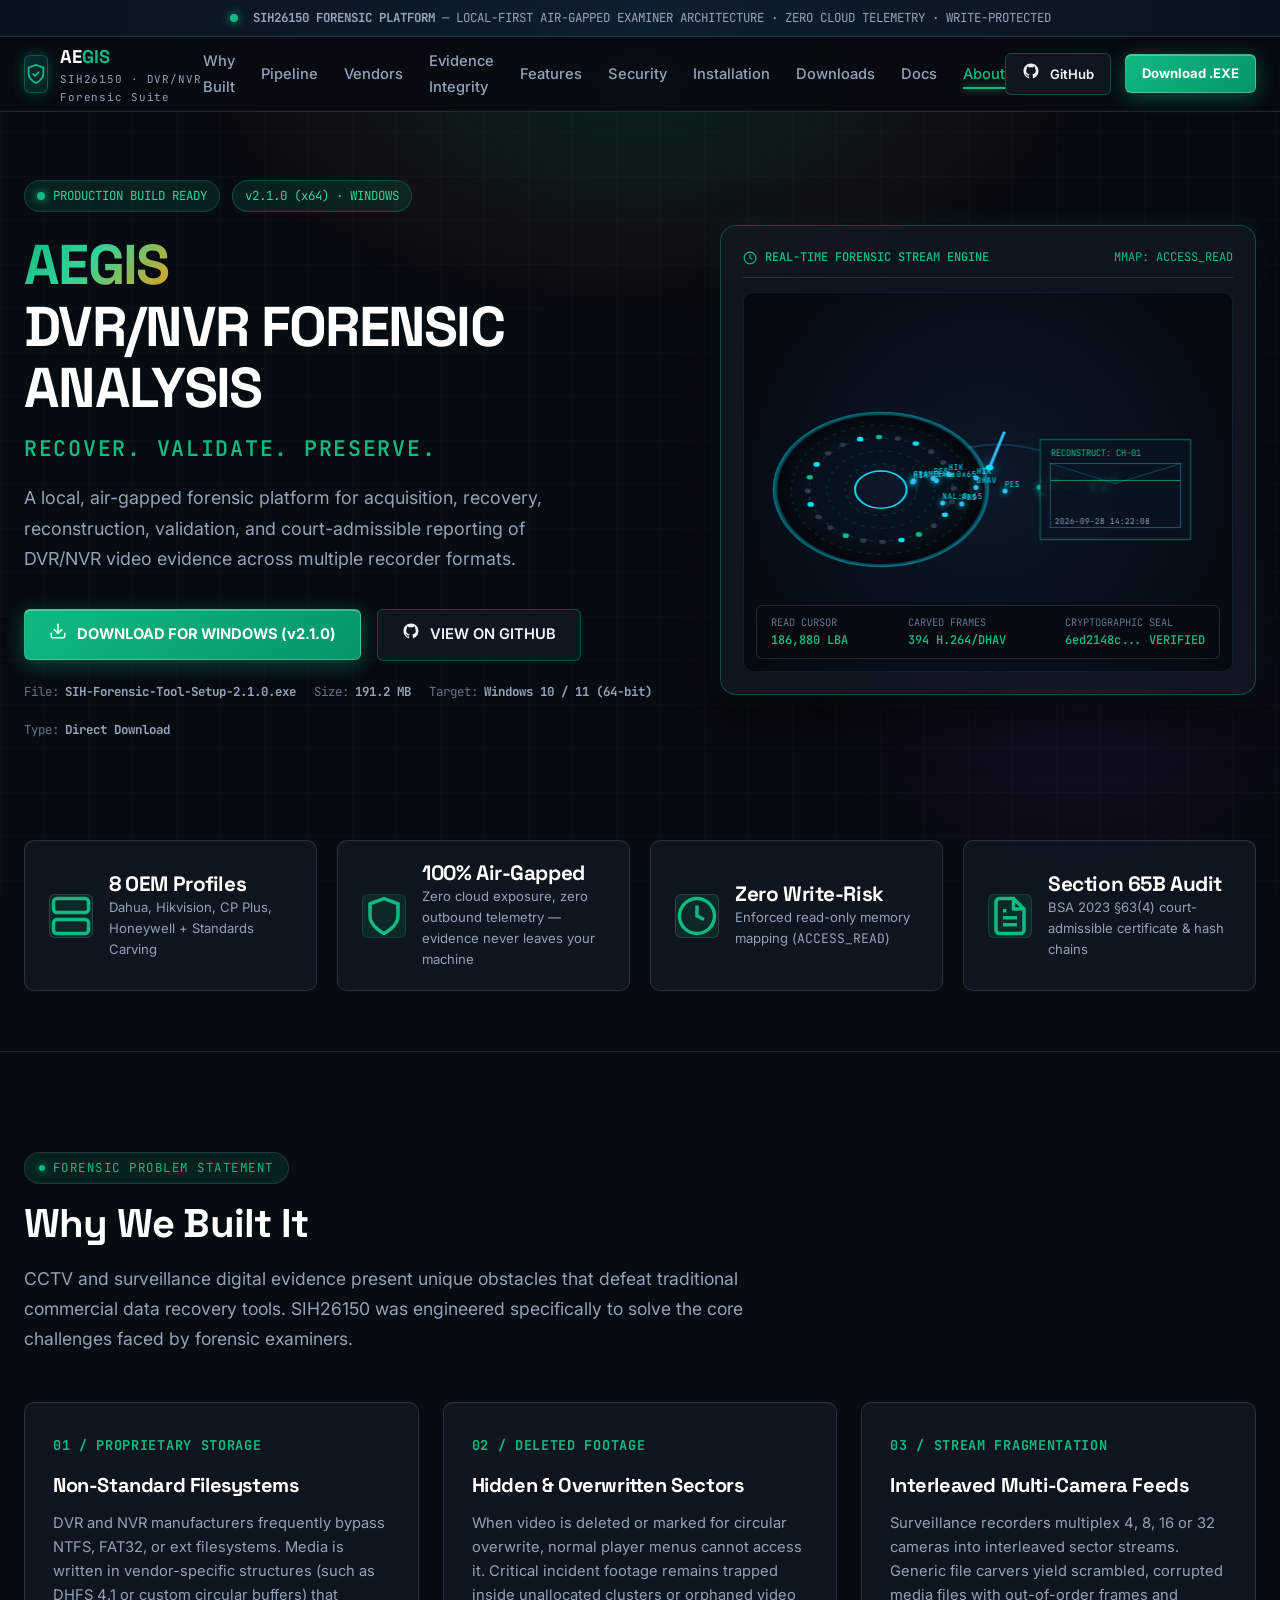
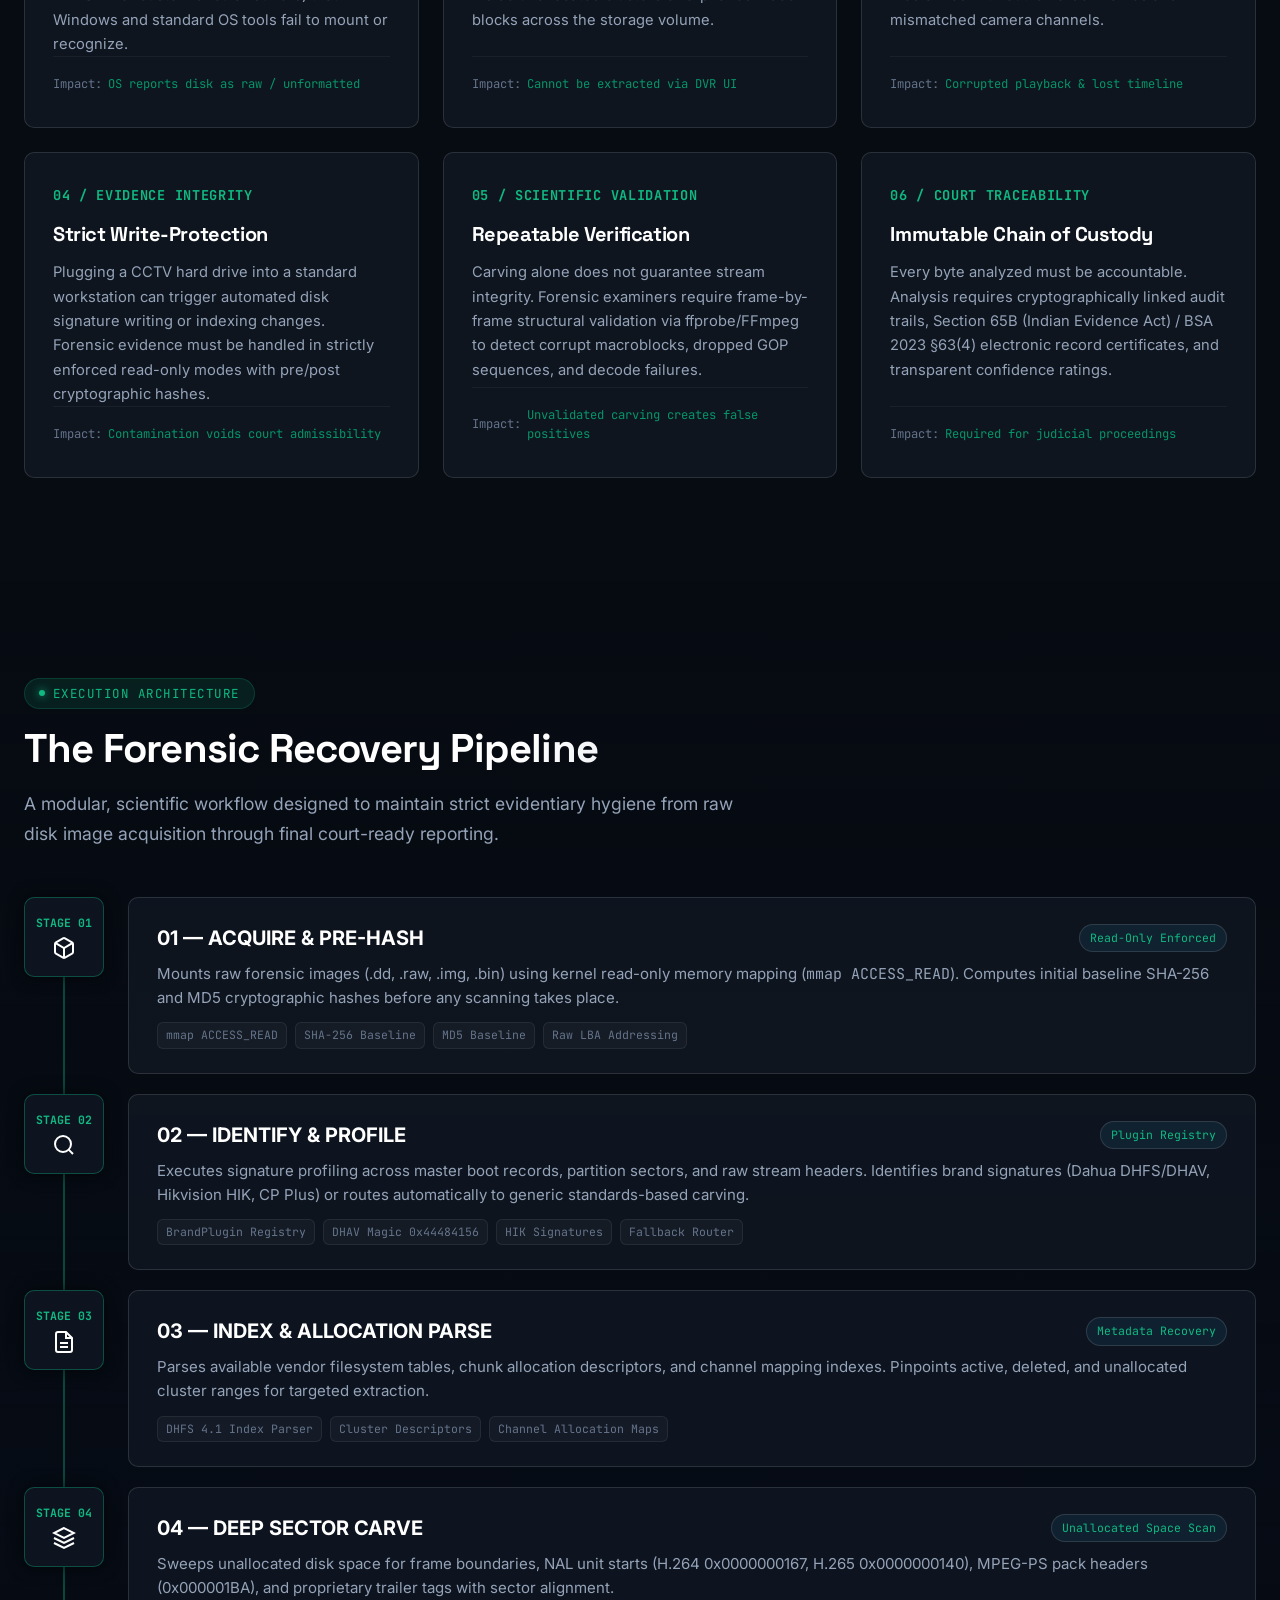
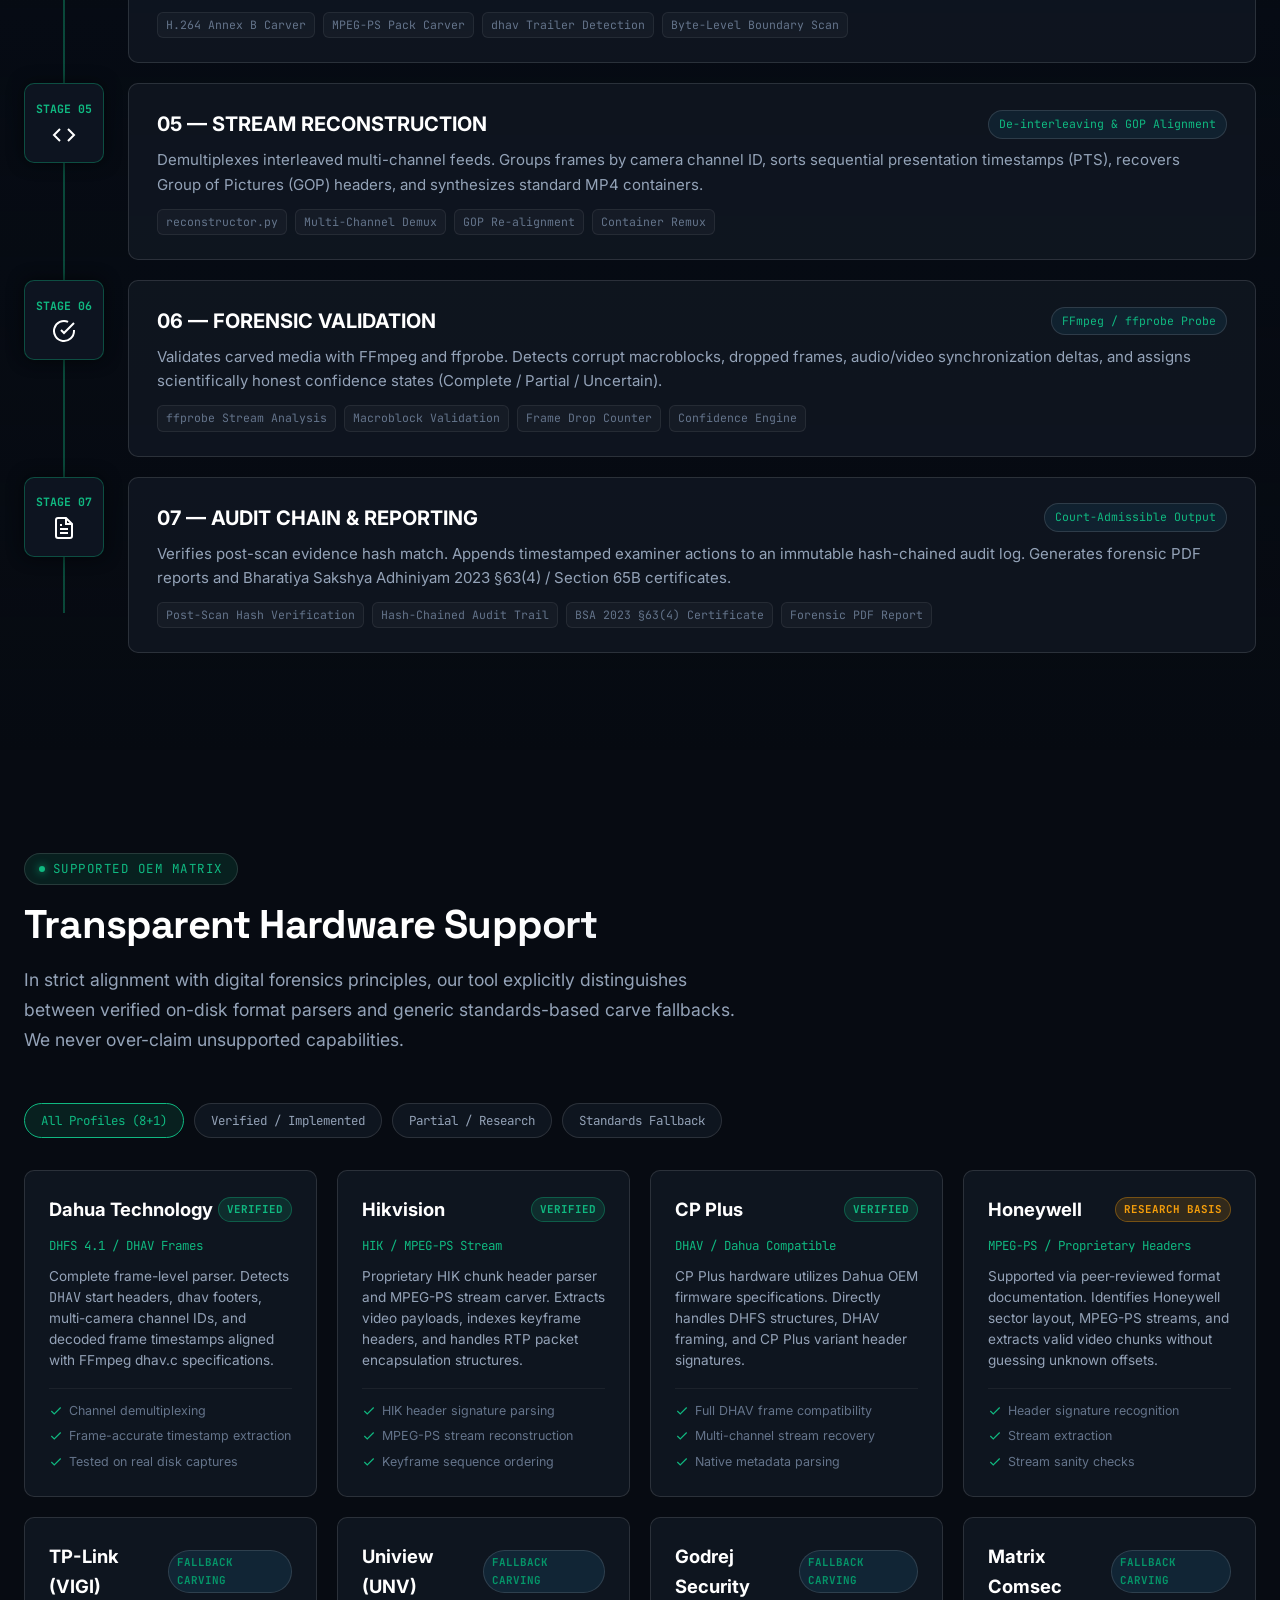
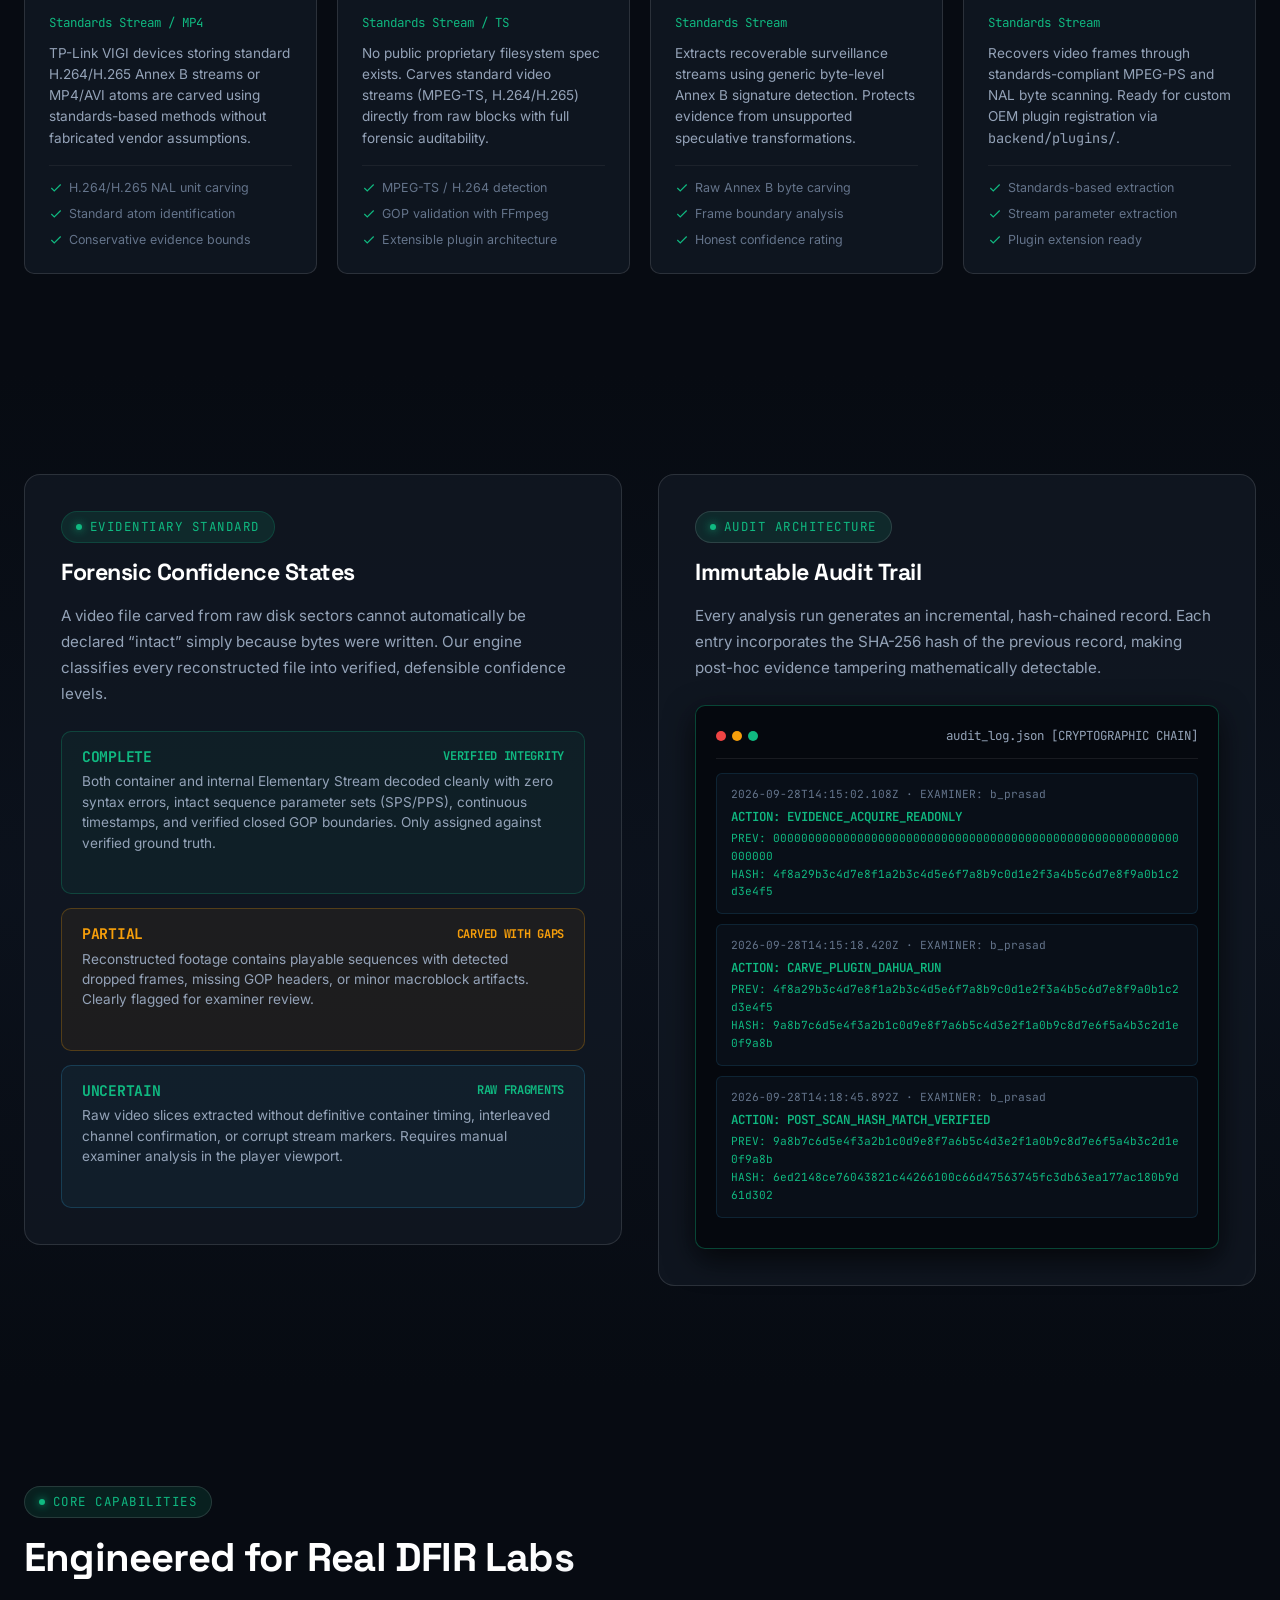
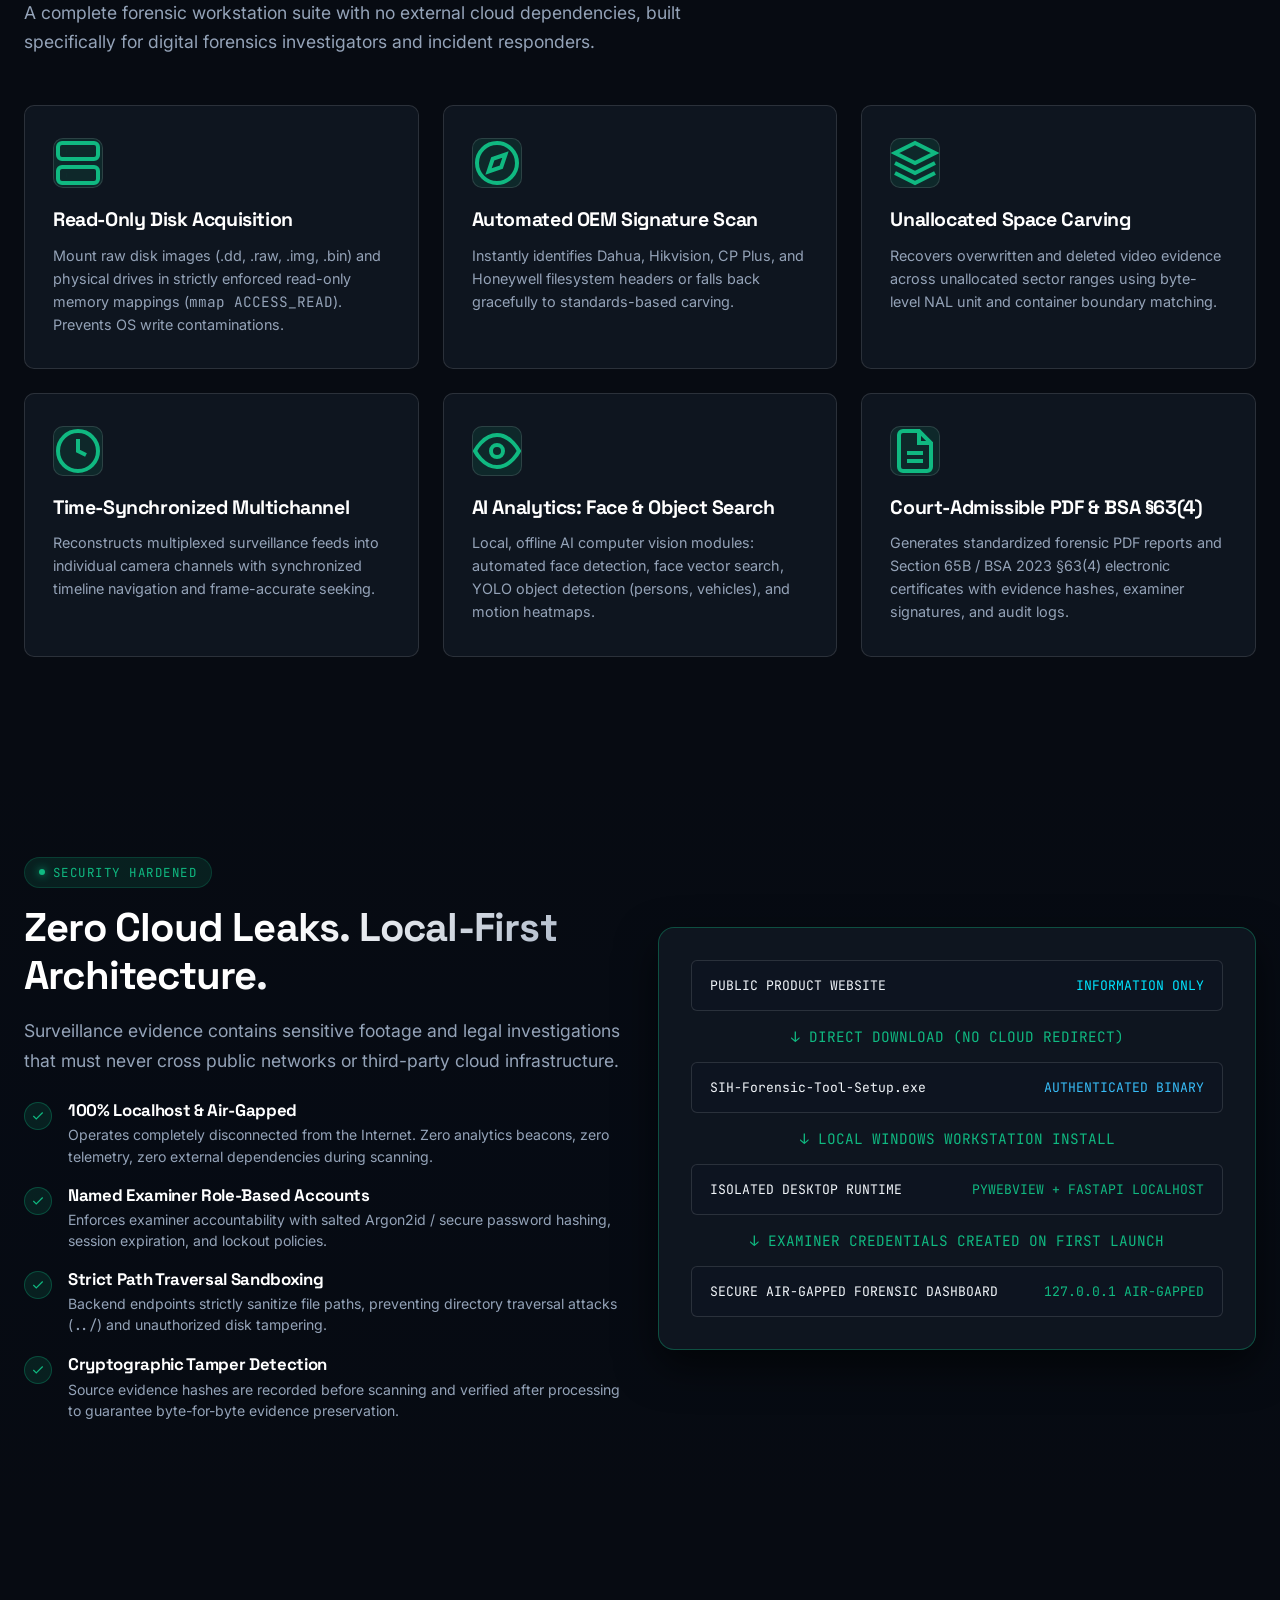
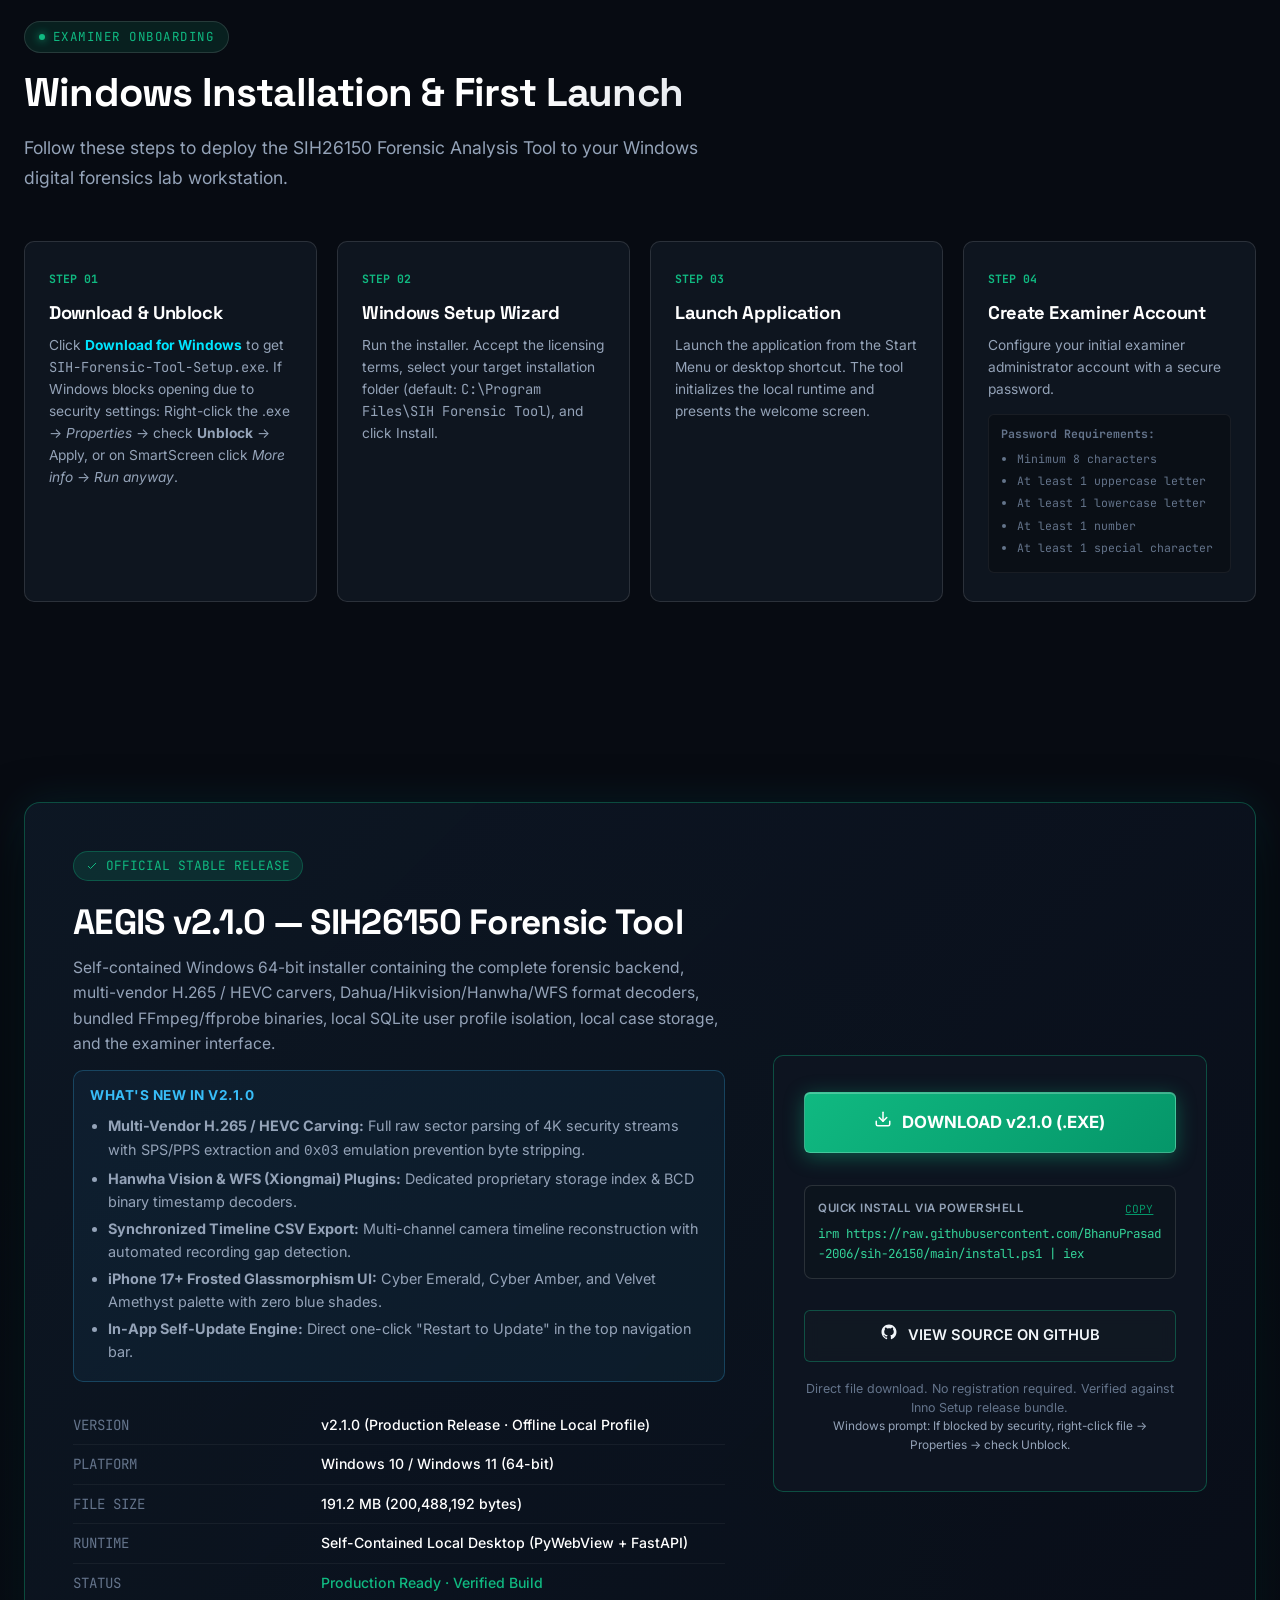
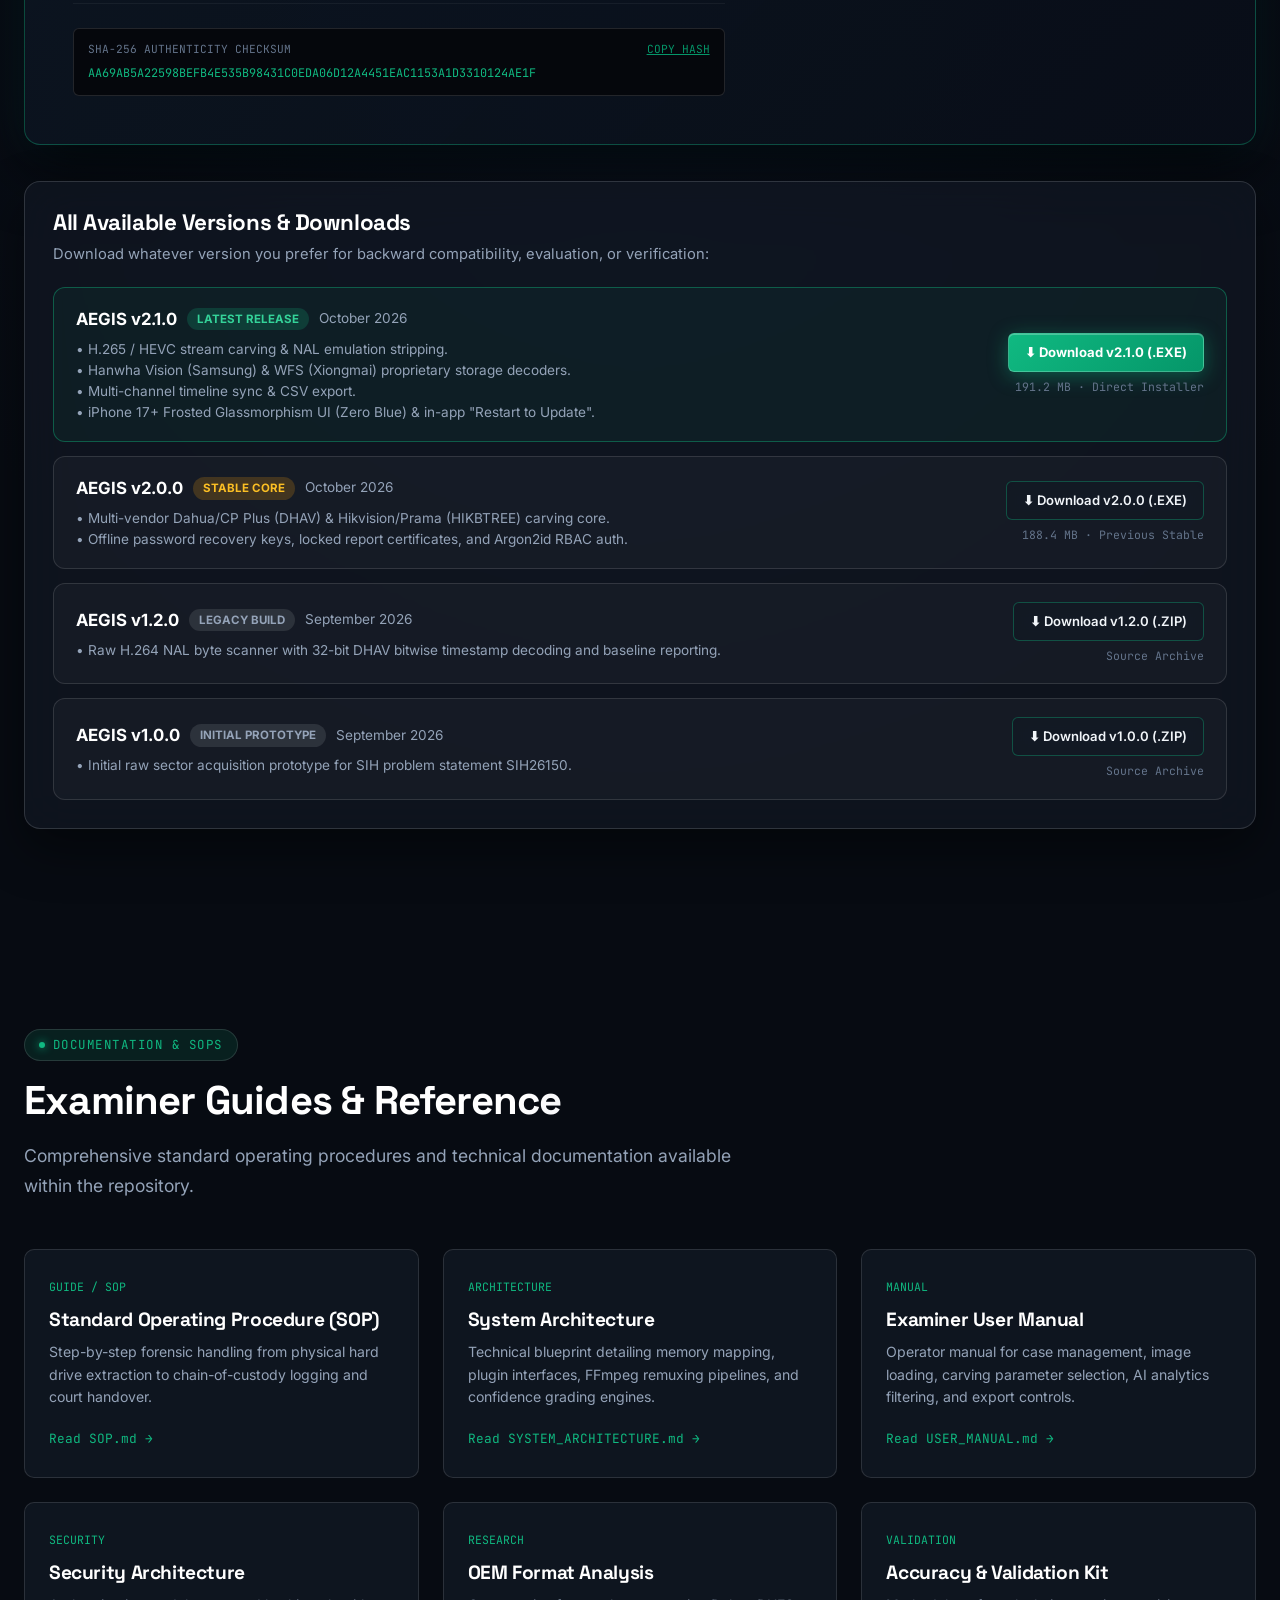
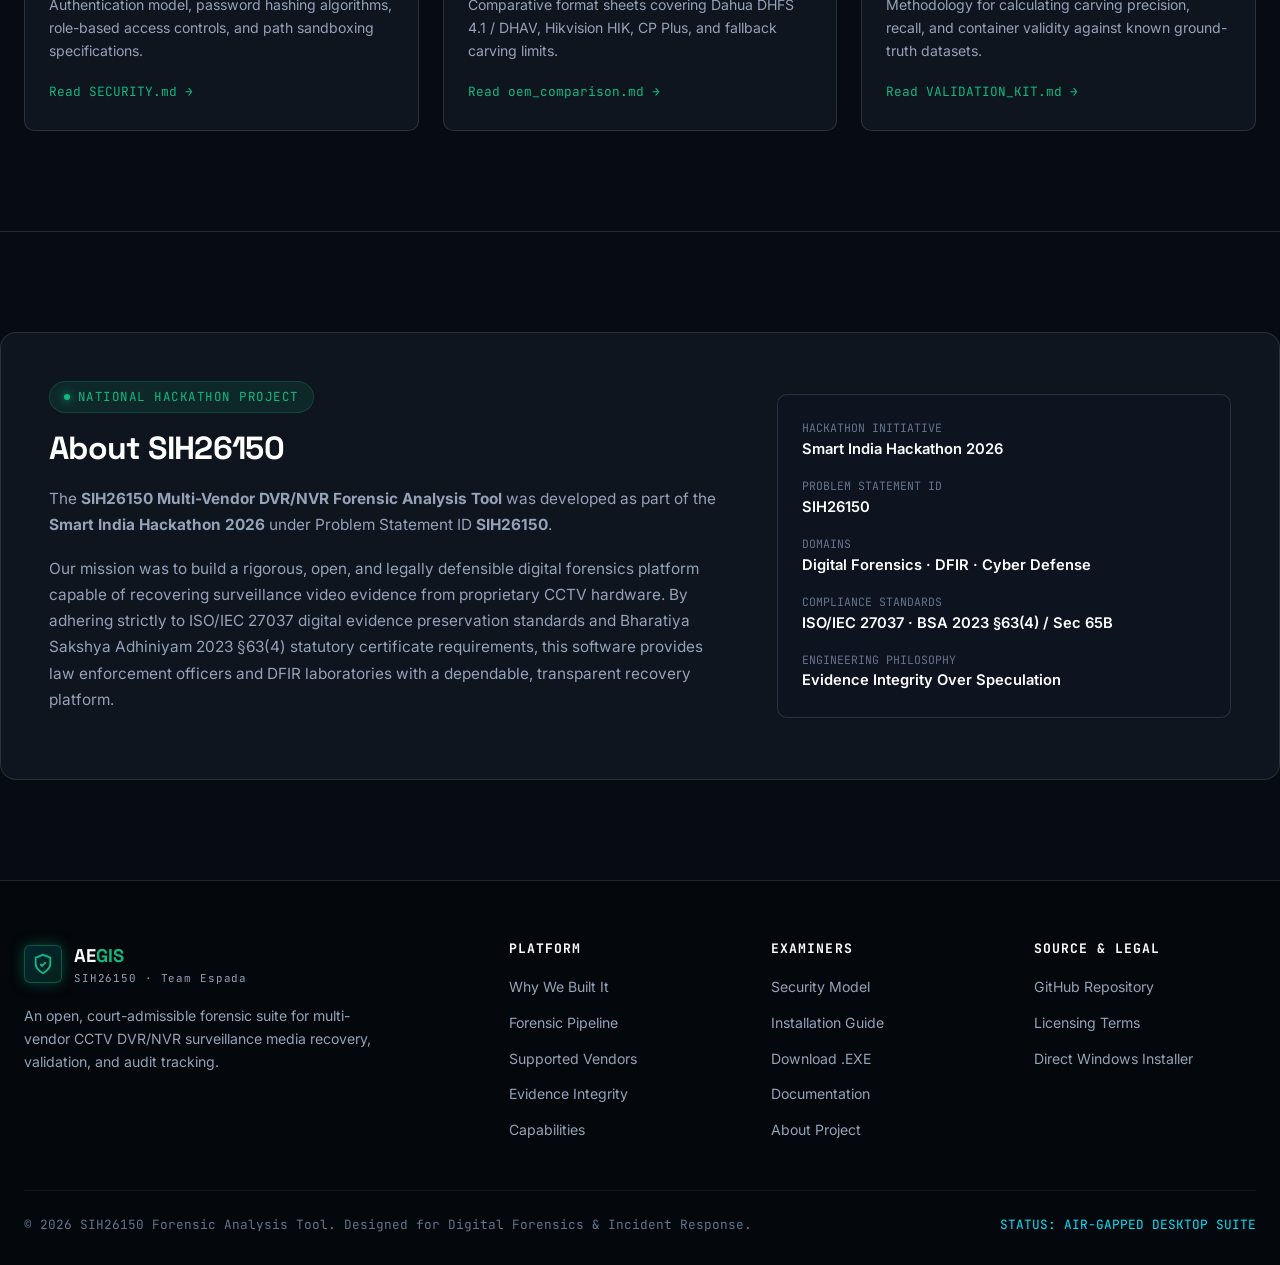
==== commit fa827ec9: "feat(website): release v2.1.0 on GitHub Pages, add multi-version archive, and apply emerald-amber gl" ====
--- a/index.html
+++ b/index.html
@@ -73,7 +73,7 @@
           </span>
           GitHub
         </a>
-        <a href="https://github.com/BhanuPrasad-2006/sih-26150/releases/download/v2.0.0/SIH-Forensic-Tool-Setup-2.0.0.exe" class="btn btn-primary btn-sm" id="navDownloadBtn">
+        <a href="https://github.com/BhanuPrasad-2006/sih-26150/releases/download/v2.1.0/SIH-Forensic-Tool-Setup-2.1.0.exe" class="btn btn-primary btn-sm" id="navDownloadBtn">
           Download .EXE
         </a>
         <button class="mobile-nav-toggle" id="mobileNavToggle" aria-label="Toggle Navigation">
@@ -93,7 +93,7 @@
             PRODUCTION BUILD READY
           </div>
           <div class="hero-version-pill">
-            v2.0.0 (x64) · WINDOWS
+            v2.1.0 (x64) · WINDOWS
           </div>
         </div>
 
@@ -111,7 +111,7 @@
 
         <div class="hero-cta-group">
           <!-- Mandatory Direct .EXE Download -->
-          <a href="https://github.com/BhanuPrasad-2006/sih-26150/releases/download/v2.0.0/SIH-Forensic-Tool-Setup-2.0.0.exe" class="btn btn-primary" id="heroDownloadBtn">
+          <a href="https://github.com/BhanuPrasad-2006/sih-26150/releases/download/v2.1.0/SIH-Forensic-Tool-Setup-2.1.0.exe" class="btn btn-primary" id="heroDownloadBtn">
             <span class="btn-icon">
               <svg viewBox="0 0 24 24" fill="none" stroke="currentColor" stroke-width="2" stroke-linecap="round" stroke-linejoin="round">
                 <path d="M21 15v4a2 2 0 0 1-2 2H5a2 2 0 0 1-2-2v-4"></path>
@@ -119,7 +119,7 @@
                 <line x1="12" y1="15" x2="12" y2="3"></line>
               </svg>
             </span>
-            DOWNLOAD FOR WINDOWS
+            DOWNLOAD FOR WINDOWS (v2.1.0)
           </a>
 
           <!-- Separate GitHub Repository Link -->
@@ -134,8 +134,8 @@
         </div>
 
         <div class="hero-file-specs">
-          <span>File: <strong class="val">SIH-Forensic-Tool-Setup-2.0.0.exe</strong></span>
-          <span>Size: <strong class="val">188.4 MB</strong></span>
+          <span>File: <strong class="val">SIH-Forensic-Tool-Setup-2.1.0.exe</strong></span>
+          <span>Size: <strong class="val">191.2 MB</strong></span>
           <span>Target: <strong class="val">Windows 10 / 11 (64-bit)</strong></span>
           <span>Type: <strong class="val">Direct Download</strong></span>
         </div>
@@ -917,25 +917,25 @@
             <svg width="12" height="12" viewBox="0 0 24 24" fill="none" stroke="currentColor" stroke-width="2"><polyline points="20 6 9 17 4 12"></polyline></svg>
             OFFICIAL STABLE RELEASE
           </span>
-          <h3>AEGIS v2.0.0 — SIH26150 Forensic Tool</h3>
+          <h3>AEGIS v2.1.0 — SIH26150 Forensic Tool</h3>
           <p style="color: var(--text-muted); font-size: 0.98rem; line-height: 1.6;">
-            Self-contained Windows 64-bit installer containing the complete forensic backend, Dahua/Hikvision format decoders, bundled FFmpeg/ffprobe binaries, local SQLite user profile isolation, local case storage, and the examiner interface.
+            Self-contained Windows 64-bit installer containing the complete forensic backend, multi-vendor H.265 / HEVC carvers, Dahua/Hikvision/Hanwha/WFS format decoders, bundled FFmpeg/ffprobe binaries, local SQLite user profile isolation, local case storage, and the examiner interface.
           </p>
           <div class="whats-new">
-            <div class="whats-new-title">What's new in v2.0.0</div>
+            <div class="whats-new-title">What's new in v2.1.0</div>
             <ul>
-              <li><b>Forgot password? Fixed offline:</b> every examiner gets a one-time recovery key to reset a forgotten password from the sign-in screen.</li>
-              <li><b>Locked certificate details:</b> FIR, police station, officer and recorder details freeze after the first signed report, so every report for a case matches.</li>
-              <li><b>Cleaner, safer sign-in:</b> show/hide eye icon, no stray warning box, working two-factor code entry and lockout countdown.</li>
-              <li><b>Sharper reports:</b> no overlapping headings, long values wrap inside tables, the exact app version is printed.</li>
-              <li><b>AEGIS branding</b> across the app, window title and reports; strict content-security policy restored.</li>
+              <li><b>Multi-Vendor H.265 / HEVC Carving:</b> Full raw sector parsing of 4K security streams with SPS/PPS extraction and <code>0x03</code> emulation prevention byte stripping.</li>
+              <li><b>Hanwha Vision &amp; WFS (Xiongmai) Plugins:</b> Dedicated proprietary storage index &amp; BCD binary timestamp decoders.</li>
+              <li><b>Synchronized Timeline CSV Export:</b> Multi-channel camera timeline reconstruction with automated recording gap detection.</li>
+              <li><b>iPhone 17+ Frosted Glassmorphism UI:</b> Cyber Emerald, Cyber Amber, and Velvet Amethyst palette with zero blue shades.</li>
+              <li><b>In-App Self-Update Engine:</b> Direct one-click "Restart to Update" in the top navigation bar.</li>
             </ul>
           </div>
 
           <table class="dl-specs-table">
             <tr>
               <td class="label">VERSION</td>
-              <td class="value">v2.0.0 (Production Release · Offline Local Profile)</td>
+              <td class="value">v2.1.0 (Production Release · Offline Local Profile)</td>
             </tr>
             <tr>
               <td class="label">PLATFORM</td>
@@ -943,7 +943,7 @@
             </tr>
             <tr>
               <td class="label">FILE SIZE</td>
-              <td class="value">188.4 MB (197,594,152 bytes)</td>
+              <td class="value">191.2 MB (200,488,192 bytes)</td>
             </tr>
             <tr>
               <td class="label">RUNTIME</td>
@@ -960,13 +960,13 @@
               <span>SHA-256 Authenticity Checksum</span>
               <button class="copy-hash-btn" id="copyHashBtn" aria-label="Copy SHA256 Checksum">COPY HASH</button>
             </div>
-            <div class="dl-hash-val" id="installerHashVal">50E9707AEAEA3877E614D4AF0396BBB71B8164EC8AEFDBD6F85D4D28009F98F2</div>
+            <div class="dl-hash-val" id="installerHashVal">AA69AB5A22598BEFB4E535B98431C0EDA06D12A4451EAC1153A1D3310124AE1F</div>
           </div>
         </div>
 
         <div class="dl-action-card">
           <!-- Mandatory Direct .EXE Download Button -->
-          <a href="https://github.com/BhanuPrasad-2006/sih-26150/releases/download/v2.0.0/SIH-Forensic-Tool-Setup-2.0.0.exe" class="btn btn-primary" id="mainDownloadBtn">
+          <a href="https://github.com/BhanuPrasad-2006/sih-26150/releases/download/v2.1.0/SIH-Forensic-Tool-Setup-2.1.0.exe" class="btn btn-primary" id="mainDownloadBtn">
             <span class="btn-icon">
               <svg viewBox="0 0 24 24" fill="none" stroke="currentColor" stroke-width="2" stroke-linecap="round" stroke-linejoin="round">
                 <path d="M21 15v4a2 2 0 0 1-2 2H5a2 2 0 0 1-2-2v-4"></path>
@@ -974,16 +974,16 @@
                 <line x1="12" y1="15" x2="12" y2="3"></line>
               </svg>
             </span>
-            DOWNLOAD v2.0.0 (.EXE)
+            DOWNLOAD v2.1.0 (.EXE)
           </a>
 
           <!-- One-Line PowerShell Quick Install -->
-          <div class="ps-install-box" style="margin: 0.85rem 0; background: #0f172a; border: 1px solid #1e293b; border-radius: 8px; padding: 0.85rem; text-align: left;">
+          <div class="ps-install-box" style="margin: 0.85rem 0; background: #0c141d; border: 1px solid rgba(255, 255, 255, 0.12); border-radius: 8px; padding: 0.85rem; text-align: left;">
             <div style="display: flex; justify-content: space-between; align-items: center; margin-bottom: 0.4rem;">
               <span style="font-size: 0.72rem; font-weight: 600; color: #94a3b8; text-transform: uppercase; letter-spacing: 0.5px;">Quick Install via PowerShell</span>
               <button class="copy-hash-btn" onclick="navigator.clipboard.writeText('irm https://raw.githubusercontent.com/BhanuPrasad-2006/sih-26150/main/install.ps1 | iex'); this.textContent='COPIED!';" style="padding: 2px 8px; font-size: 0.7rem; cursor: pointer;">COPY</button>
             </div>
-            <code style="display: block; font-family: 'JetBrains Mono', Consolas, monospace; font-size: 0.78rem; color: #38bdf8; word-break: break-all; user-select: all;">
+            <code style="display: block; font-family: 'JetBrains Mono', Consolas, monospace; font-size: 0.78rem; color: #34d399; word-break: break-all; user-select: all;">
               irm https://raw.githubusercontent.com/BhanuPrasad-2006/sih-26150/main/install.ps1 | iex
             </code>
           </div>
@@ -1001,6 +1001,90 @@
           <div class="dl-notice">
             Direct file download. No registration required. Verified against Inno Setup release bundle.<br>
             <span style="color: #94a3b8; font-size: 0.74rem;">Windows prompt: If blocked by security, right-click file &rarr; Properties &rarr; check Unblock.</span>
+          </div>
+        </div>
+      </div>
+
+      <!-- Multi-Version Release Archive -->
+      <div style="margin-top: 36px; background: rgba(18, 25, 36, 0.68); backdrop-filter: blur(24px); border: 1px solid rgba(255, 255, 255, 0.14); border-radius: 16px; padding: 28px; box-shadow: 0 20px 50px rgba(0,0,0,0.45);">
+        <h3 style="font-size: 1.4rem; font-weight: 700; color: #ffffff; margin-bottom: 6px;">All Available Versions &amp; Downloads</h3>
+        <p style="color: var(--text-muted); font-size: 0.92rem; margin-bottom: 20px;">Download whatever version you prefer for backward compatibility, evaluation, or verification:</p>
+        
+        <div style="display: flex; flex-direction: column; gap: 14px;">
+          <!-- v2.1.0 Card -->
+          <div style="display: flex; justify-content: space-between; align-items: center; flex-wrap: wrap; gap: 14px; background: rgba(16, 185, 129, 0.06); border: 1px solid rgba(16, 185, 129, 0.4); border-radius: 12px; padding: 18px 22px;">
+            <div>
+              <div style="display: flex; align-items: center; gap: 10px; font-weight: 700; font-size: 1.05rem; color: #ffffff;">
+                <span>AEGIS v2.1.0</span>
+                <span style="font-size: 0.72rem; padding: 2px 10px; border-radius: 999px; background: rgba(16, 185, 129, 0.2); color: #34d399; font-weight: 700;">LATEST RELEASE</span>
+                <span style="color: var(--text-muted); font-size: 0.85rem; font-weight: normal;">October 2026</span>
+              </div>
+              <p style="font-size: 0.85rem; color: var(--text-muted); margin-top: 6px; line-height: 1.55;">
+                • H.265 / HEVC stream carving &amp; NAL emulation stripping.<br>
+                • Hanwha Vision (Samsung) &amp; WFS (Xiongmai) proprietary storage decoders.<br>
+                • Multi-channel timeline sync &amp; CSV export.<br>
+                • iPhone 17+ Frosted Glassmorphism UI (Zero Blue) &amp; in-app "Restart to Update".
+              </p>
+            </div>
+            <div style="display: flex; flex-direction: column; align-items: flex-end; gap: 6px;">
+              <a href="https://github.com/BhanuPrasad-2006/sih-26150/releases/download/v2.1.0/SIH-Forensic-Tool-Setup-2.1.0.exe" class="btn btn-primary btn-sm">⬇ Download v2.1.0 (.EXE)</a>
+              <span style="font-size: 0.72rem; color: var(--text-dim); font-family: var(--font-mono);">191.2 MB · Direct Installer</span>
+            </div>
+          </div>
+
+          <!-- v2.0.0 Card -->
+          <div style="display: flex; justify-content: space-between; align-items: center; flex-wrap: wrap; gap: 14px; background: rgba(255, 255, 255, 0.03); border: 1px solid rgba(255, 255, 255, 0.12); border-radius: 12px; padding: 18px 22px;">
+            <div>
+              <div style="display: flex; align-items: center; gap: 10px; font-weight: 700; font-size: 1.05rem; color: #ffffff;">
+                <span>AEGIS v2.0.0</span>
+                <span style="font-size: 0.72rem; padding: 2px 10px; border-radius: 999px; background: rgba(245, 158, 11, 0.2); color: #fbbf24; font-weight: 700;">STABLE CORE</span>
+                <span style="color: var(--text-muted); font-size: 0.85rem; font-weight: normal;">October 2026</span>
+              </div>
+              <p style="font-size: 0.85rem; color: var(--text-muted); margin-top: 6px; line-height: 1.55;">
+                • Multi-vendor Dahua/CP Plus (DHAV) &amp; Hikvision/Prama (HIKBTREE) carving core.<br>
+                • Offline password recovery keys, locked report certificates, and Argon2id RBAC auth.
+              </p>
+            </div>
+            <div style="display: flex; flex-direction: column; align-items: flex-end; gap: 6px;">
+              <a href="https://github.com/BhanuPrasad-2006/sih-26150/releases/download/v2.0.0/SIH-Forensic-Tool-Setup-2.0.0.exe" class="btn btn-secondary btn-sm">⬇ Download v2.0.0 (.EXE)</a>
+              <span style="font-size: 0.72rem; color: var(--text-dim); font-family: var(--font-mono);">188.4 MB · Previous Stable</span>
+            </div>
+          </div>
+
+          <!-- v1.2.0 Card -->
+          <div style="display: flex; justify-content: space-between; align-items: center; flex-wrap: wrap; gap: 14px; background: rgba(255, 255, 255, 0.03); border: 1px solid rgba(255, 255, 255, 0.12); border-radius: 12px; padding: 18px 22px;">
+            <div>
+              <div style="display: flex; align-items: center; gap: 10px; font-weight: 700; font-size: 1.05rem; color: #ffffff;">
+                <span>AEGIS v1.2.0</span>
+                <span style="font-size: 0.72rem; padding: 2px 10px; border-radius: 999px; background: rgba(255, 255, 255, 0.1); color: var(--text-muted); font-weight: 700;">LEGACY BUILD</span>
+                <span style="color: var(--text-muted); font-size: 0.85rem; font-weight: normal;">September 2026</span>
+              </div>
+              <p style="font-size: 0.85rem; color: var(--text-muted); margin-top: 6px; line-height: 1.55;">
+                • Raw H.264 NAL byte scanner with 32-bit DHAV bitwise timestamp decoding and baseline reporting.
+              </p>
+            </div>
+            <div style="display: flex; flex-direction: column; align-items: flex-end; gap: 6px;">
+              <a href="https://github.com/BhanuPrasad-2006/sih-26150/archive/refs/tags/v1.2.0.zip" class="btn btn-secondary btn-sm">⬇ Download v1.2.0 (.ZIP)</a>
+              <span style="font-size: 0.72rem; color: var(--text-dim); font-family: var(--font-mono);">Source Archive</span>
+            </div>
+          </div>
+
+          <!-- v1.0.0 Card -->
+          <div style="display: flex; justify-content: space-between; align-items: center; flex-wrap: wrap; gap: 14px; background: rgba(255, 255, 255, 0.03); border: 1px solid rgba(255, 255, 255, 0.12); border-radius: 12px; padding: 18px 22px;">
+            <div>
+              <div style="display: flex; align-items: center; gap: 10px; font-weight: 700; font-size: 1.05rem; color: #ffffff;">
+                <span>AEGIS v1.0.0</span>
+                <span style="font-size: 0.72rem; padding: 2px 10px; border-radius: 999px; background: rgba(255, 255, 255, 0.1); color: var(--text-muted); font-weight: 700;">INITIAL PROTOTYPE</span>
+                <span style="color: var(--text-muted); font-size: 0.85rem; font-weight: normal;">September 2026</span>
+              </div>
+              <p style="font-size: 0.85rem; color: var(--text-muted); margin-top: 6px; line-height: 1.55;">
+                • Initial raw sector acquisition prototype for SIH problem statement SIH26150.
+              </p>
+            </div>
+            <div style="display: flex; flex-direction: column; align-items: flex-end; gap: 6px;">
+              <a href="https://github.com/BhanuPrasad-2006/sih-26150/archive/refs/tags/v1.0.0.zip" class="btn btn-secondary btn-sm">⬇ Download v1.0.0 (.ZIP)</a>
+              <span style="font-size: 0.72rem; color: var(--text-dim); font-family: var(--font-mono);">Source Archive</span>
+            </div>
           </div>
         </div>
       </div>
--- a/css/styles.css
+++ b/css/styles.css
@@ -3,23 +3,23 @@
   --bg-darkest: #04070b;
   --bg-primary: #070b12;
   --bg-surface: #0d1420;
-  --bg-card: rgba(13, 22, 35, 0.78);
-  --bg-card-hover: rgba(18, 30, 48, 0.9);
-  --bg-glass: rgba(11, 18, 29, 0.7);
-  --border-subtle: rgba(56, 189, 248, 0.12);
-  --border-active: rgba(56, 189, 248, 0.35);
-  --border-glow: rgba(6, 182, 212, 0.5);
-  --cyan-primary: #00e5ff;
-  --cyan-secondary: #06b6d4;
-  --cyan-glow: rgba(0, 229, 255, 0.25);
-  --cyan-dim: rgba(6, 182, 212, 0.08);
-  --blue-accent: #0ea5e9;
-  --blue-deep: #0284c7;
+  --bg-card: rgba(18, 25, 36, 0.72);
+  --bg-card-hover: rgba(24, 34, 48, 0.88);
+  --bg-glass: rgba(14, 21, 31, 0.68);
+  --border-subtle: rgba(255, 255, 255, 0.12);
+  --border-active: rgba(16, 185, 129, 0.35);
+  --border-glow: rgba(16, 185, 129, 0.55);
+  --cyan-primary: #10b981;
+  --cyan-secondary: #059669;
+  --cyan-glow: rgba(16, 185, 129, 0.35);
+  --cyan-dim: rgba(16, 185, 129, 0.12);
+  --blue-accent: #f59e0b;
+  --blue-deep: #d97706;
   --green-forensic: #10b981;
-  --green-glow: rgba(16, 185, 129, 0.25);
-  --green-dim: rgba(16, 185, 129, 0.1);
+  --green-glow: rgba(16, 185, 129, 0.35);
+  --green-dim: rgba(16, 185, 129, 0.12);
   --amber-warn: #f59e0b;
-  --amber-glow: rgba(245, 158, 11, 0.2);
+  --amber-glow: rgba(245, 158, 11, 0.25);
   --red-alert: #ef4444;
   --text-main: #f1f5f9;
   --text-muted: #94a3b8;
@@ -60,13 +60,13 @@
 .ambient-glow-1 {
   position: fixed; top: -160px; left: 50%; transform: translateX(-50%);
   width: 900px; height: 480px;
-  background: radial-gradient(ellipse, rgba(0, 229, 255, 0.12) 0%, rgba(2, 132, 199, 0.03) 50%, transparent 70%);
+  background: radial-gradient(ellipse, rgba(16, 185, 129, 0.14) 0%, rgba(245, 158, 11, 0.04) 50%, transparent 70%);
   pointer-events: none; z-index: 0;
 }
 .ambient-glow-2 {
   position: fixed; bottom: 0; right: -150px;
   width: 700px; height: 500px;
-  background: radial-gradient(circle, rgba(16, 185, 129, 0.06) 0%, transparent 65%);
+  background: radial-gradient(circle, rgba(139, 92, 246, 0.08) 0%, transparent 65%);
   pointer-events: none; z-index: 0;
 }
 .container {
@@ -158,20 +158,24 @@
   transition: var(--transition-med); border: 1px solid transparent; white-space: nowrap;
 }
 .btn-primary {
-  background: linear-gradient(135deg, #00e5ff 0%, #0284c7 100%);
-  color: #04070b; box-shadow: 0 0 22px rgba(0, 229, 255, 0.35); font-weight: 700;
+  background: linear-gradient(135deg, #10b981 0%, #059669 100%);
+  color: #ffffff;
+  border: 1px solid rgba(255, 255, 255, 0.22);
+  box-shadow: 0 4px 20px rgba(16, 185, 129, 0.4), inset 0 1px 0 rgba(255, 255, 255, 0.25);
+  font-weight: 700;
 }
 .btn-primary:hover {
-  transform: translateY(-2px); box-shadow: 0 6px 30px rgba(0, 229, 255, 0.55);
-  filter: brightness(1.1);
+  transform: translateY(-2px);
+  box-shadow: 0 8px 30px rgba(16, 185, 129, 0.55), inset 0 1px 0 rgba(255, 255, 255, 0.35);
+  background: linear-gradient(135deg, #34d399 0%, #10b981 100%);
 }
 .btn-secondary {
-  background: rgba(13, 20, 32, 0.85); border-color: var(--border-active);
+  background: rgba(18, 25, 36, 0.85); border-color: var(--border-active);
   color: var(--text-main); backdrop-filter: blur(8px);
 }
 .btn-secondary:hover {
-  border-color: var(--cyan-primary); color: var(--cyan-primary);
-  background: rgba(18, 28, 45, 0.9); transform: translateY(-2px);
+  border-color: var(--cyan-primary); color: #ffffff;
+  background: rgba(24, 34, 48, 0.95); transform: translateY(-2px);
   box-shadow: 0 0 16px var(--cyan-dim);
 }
 .btn-sm { padding: 8px 16px; font-size: 0.82rem; }
@@ -194,8 +198,8 @@
 }
 .hero-version-pill {
   display: inline-flex; align-items: center; gap: 6px;
-  background: rgba(56, 189, 248, 0.08); border: 1px solid var(--border-subtle);
-  color: var(--cyan-primary); font-family: var(--font-mono); font-size: 0.78rem;
+  background: rgba(16, 185, 129, 0.12); border: 1px solid rgba(16, 185, 129, 0.3);
+  color: #34d399; font-family: var(--font-mono); font-size: 0.78rem;
   padding: 5px 12px; border-radius: var(--radius-full);
 }
 .hero-h1 {
@@ -203,7 +207,7 @@
   letter-spacing: -0.03em; color: #ffffff;
 }
 .hero-h1 .gradient-text {
-  background: linear-gradient(135deg, #00e5ff 0%, #38bdf8 50%, #818cf8 100%);
+  background: linear-gradient(135deg, #10b981 0%, #34d399 45%, #f59e0b 100%);
   -webkit-background-clip: text; -webkit-text-fill-color: transparent;
 }
 .hero-subheadline {
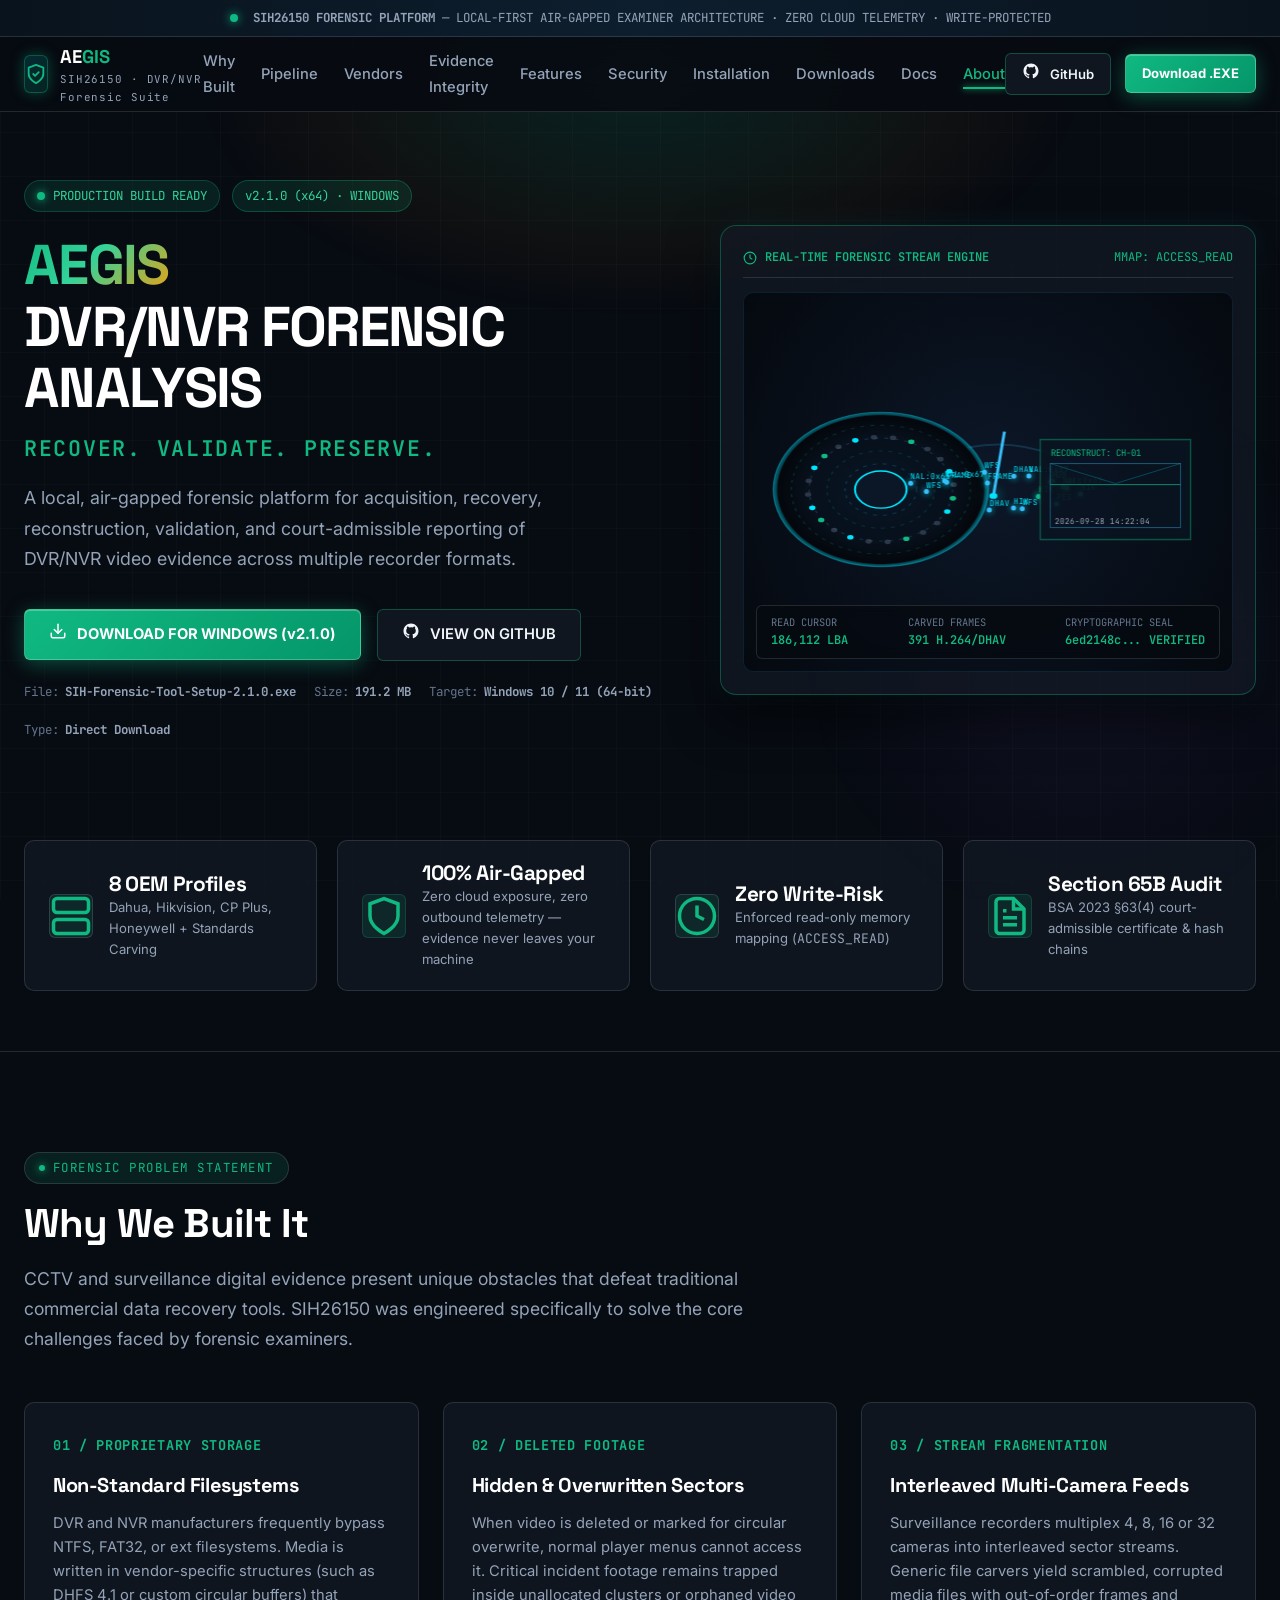
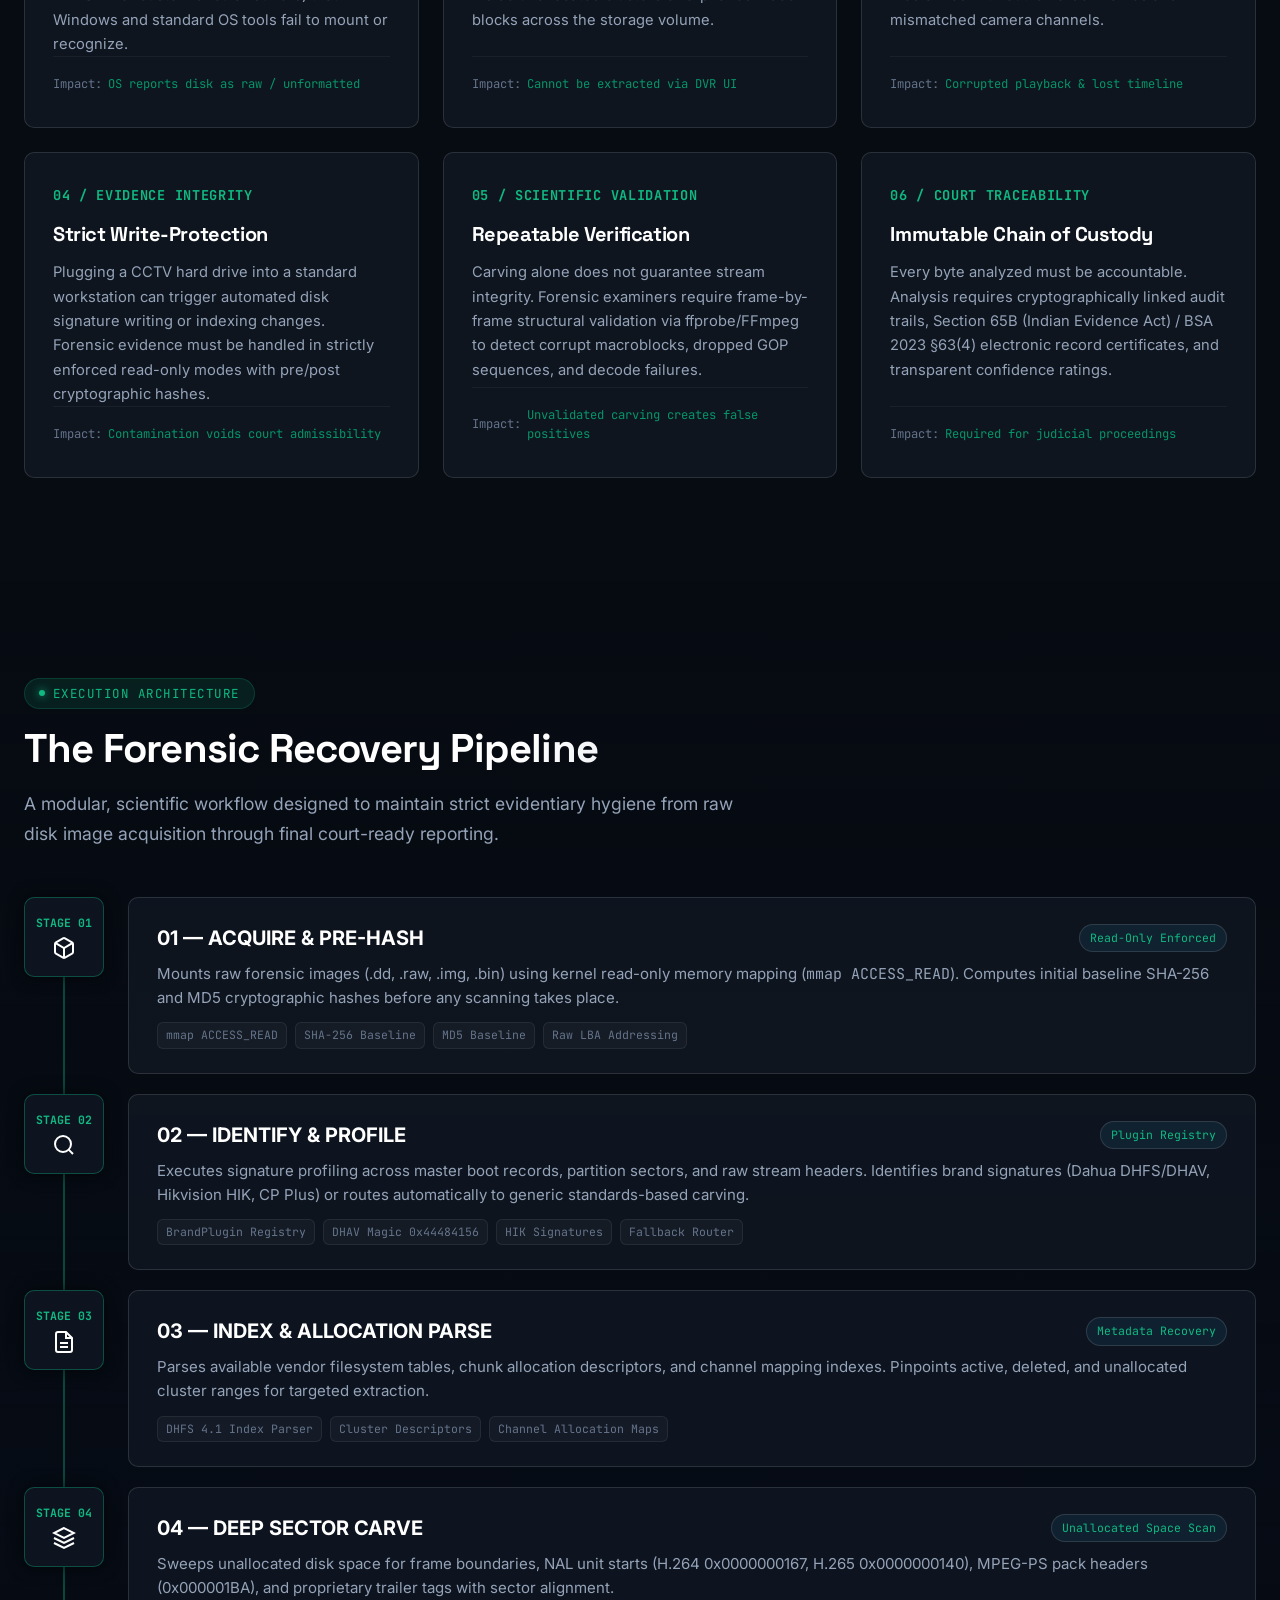
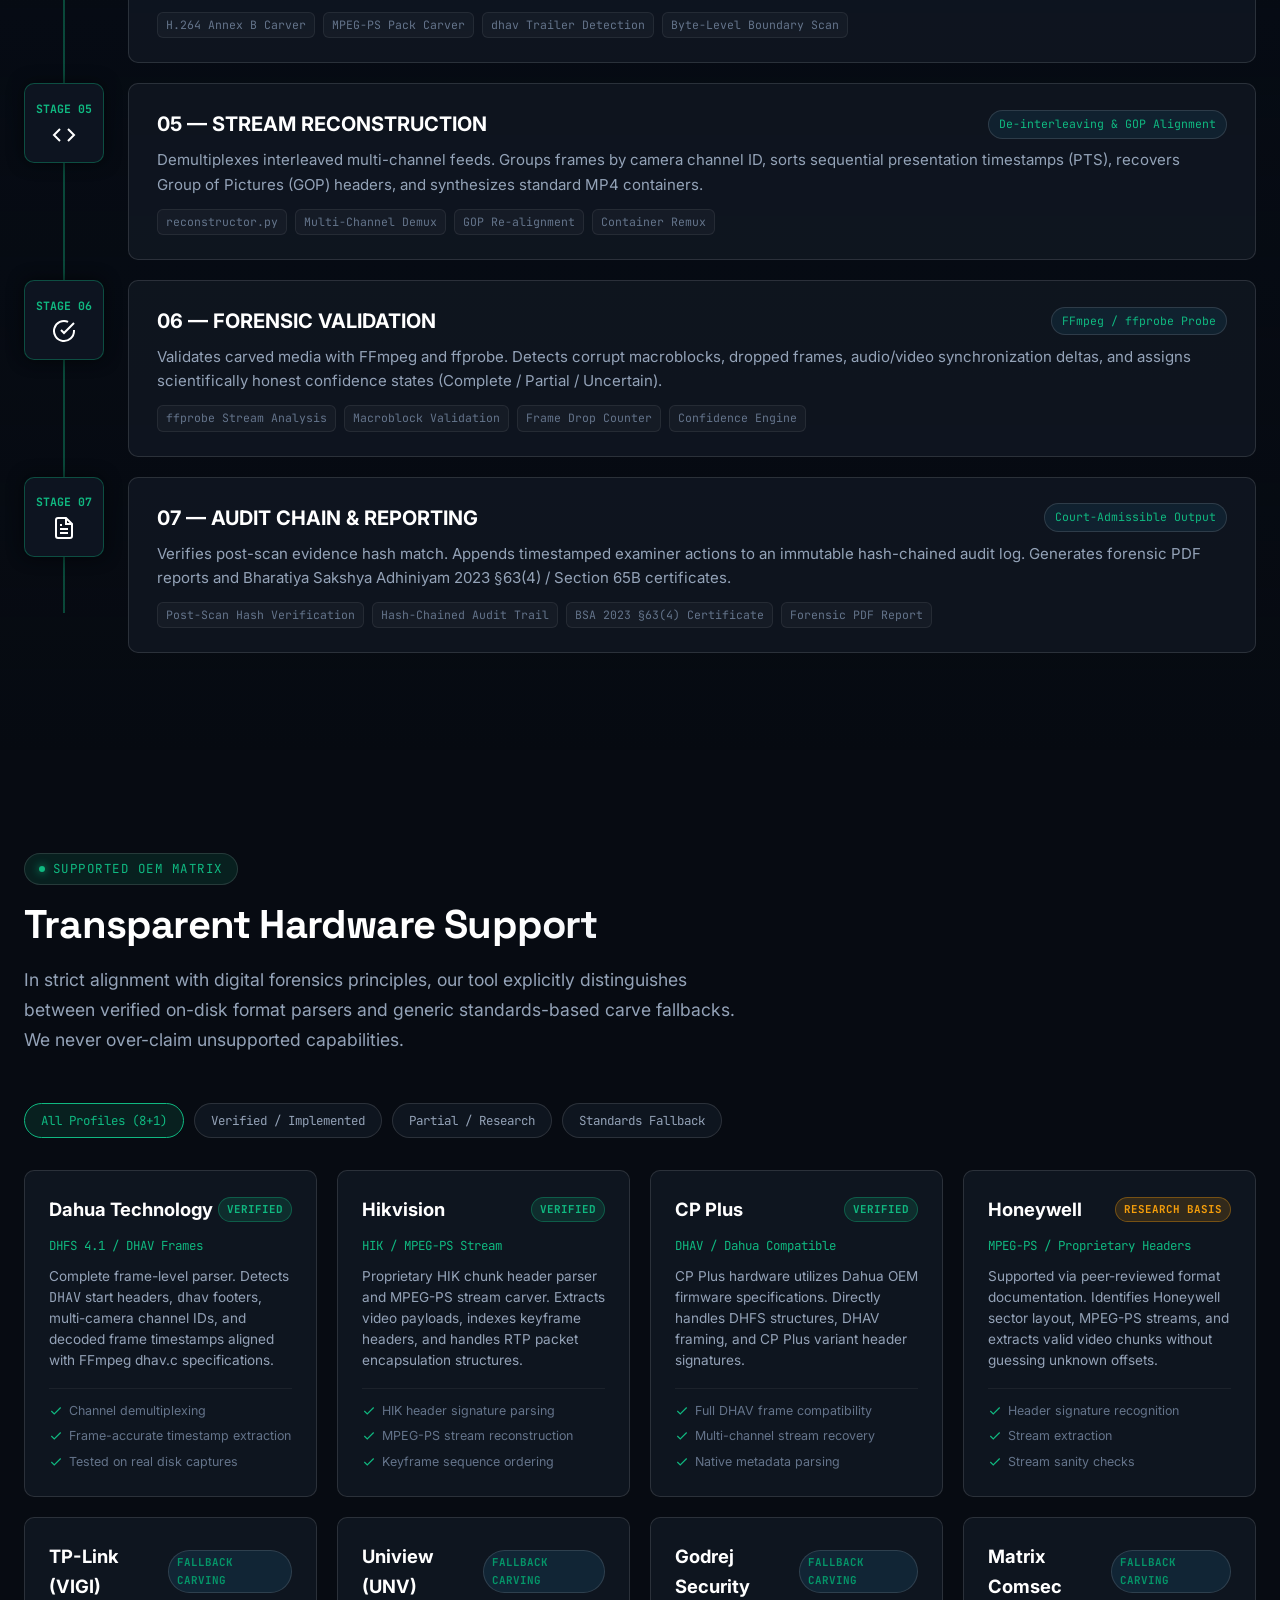
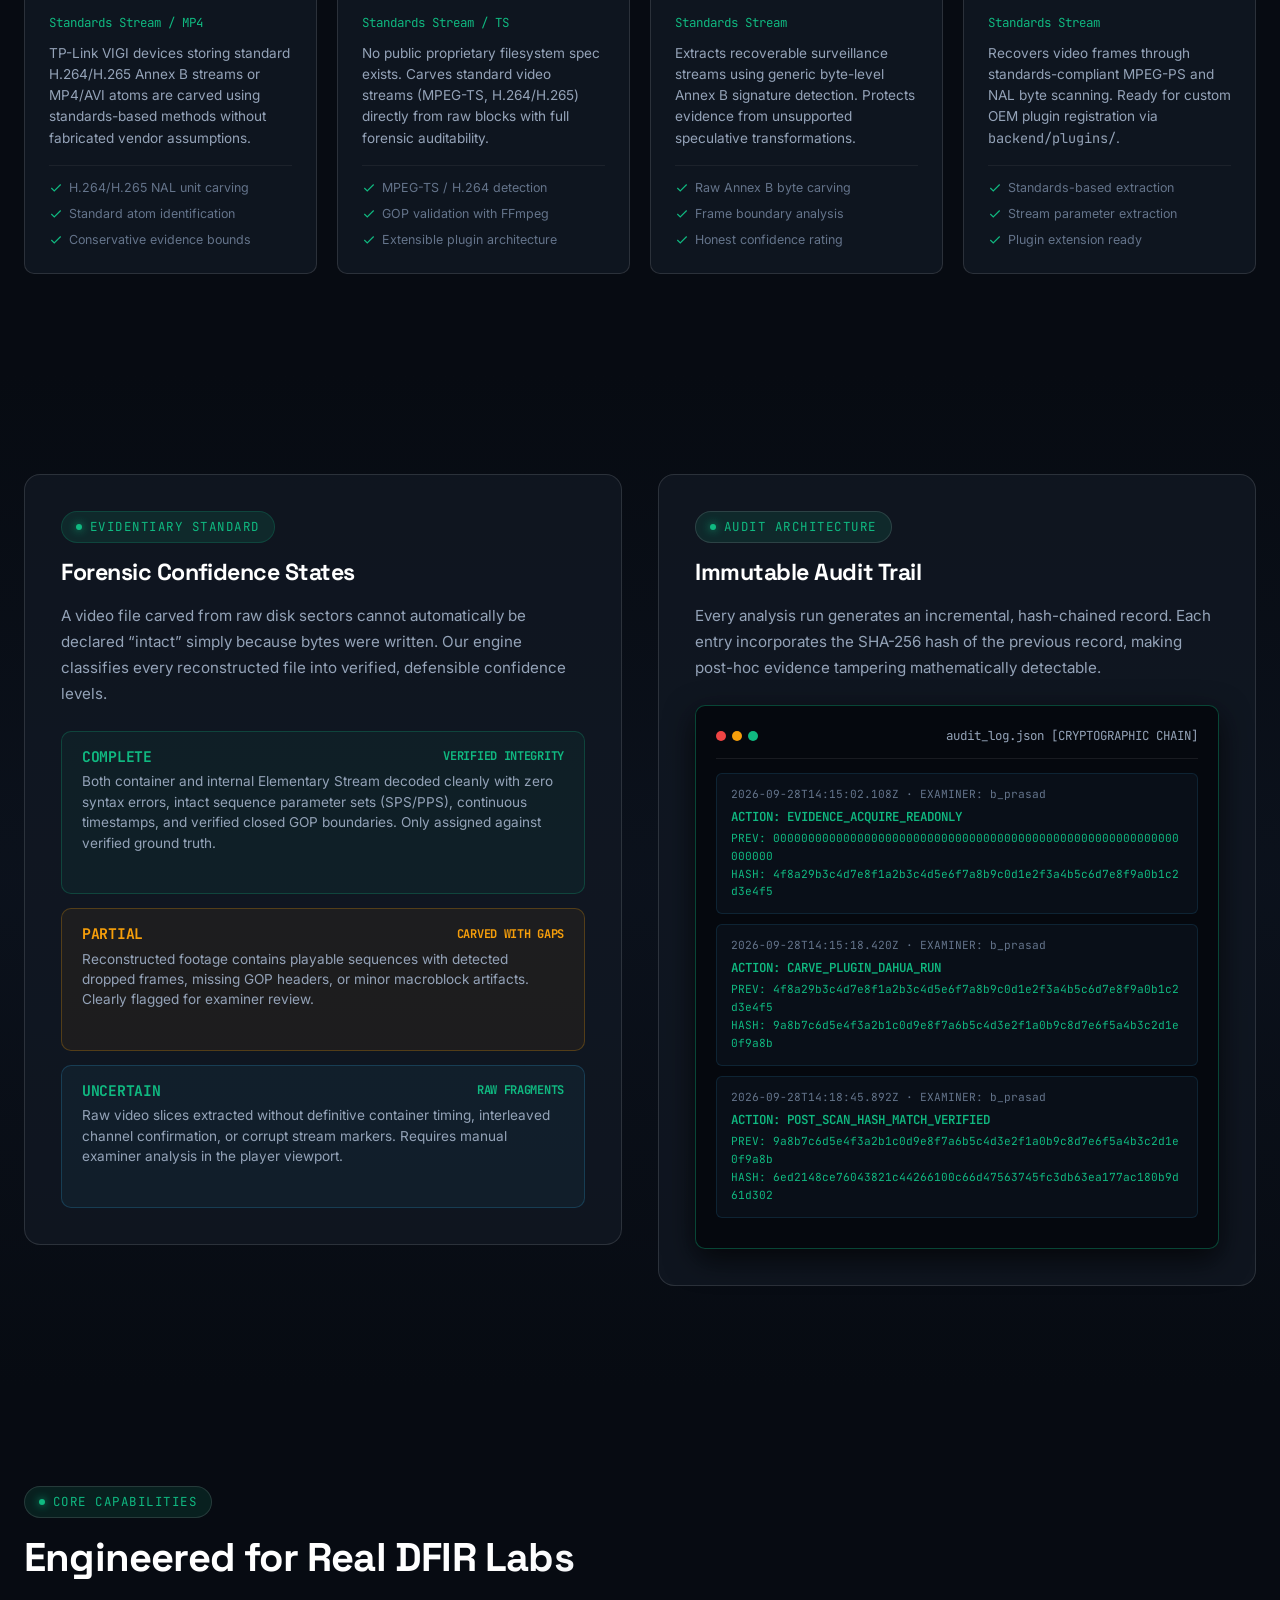
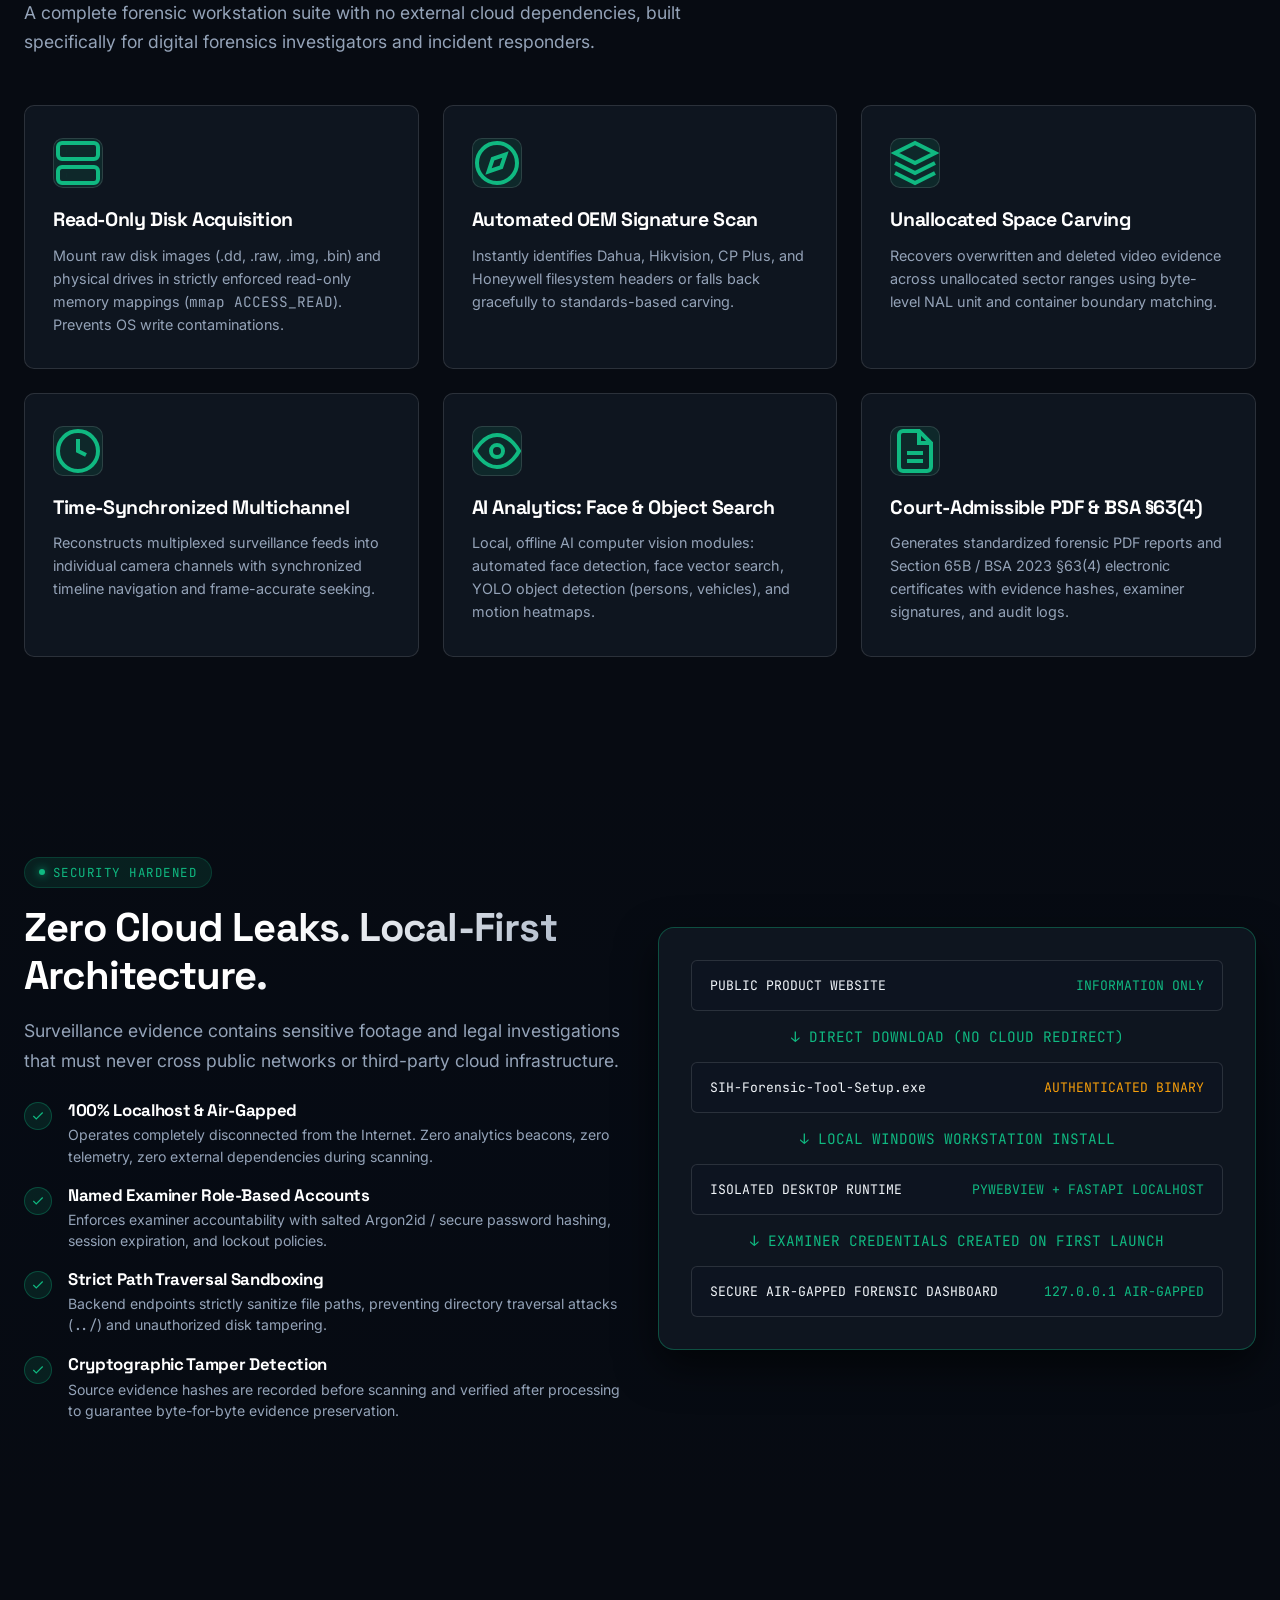
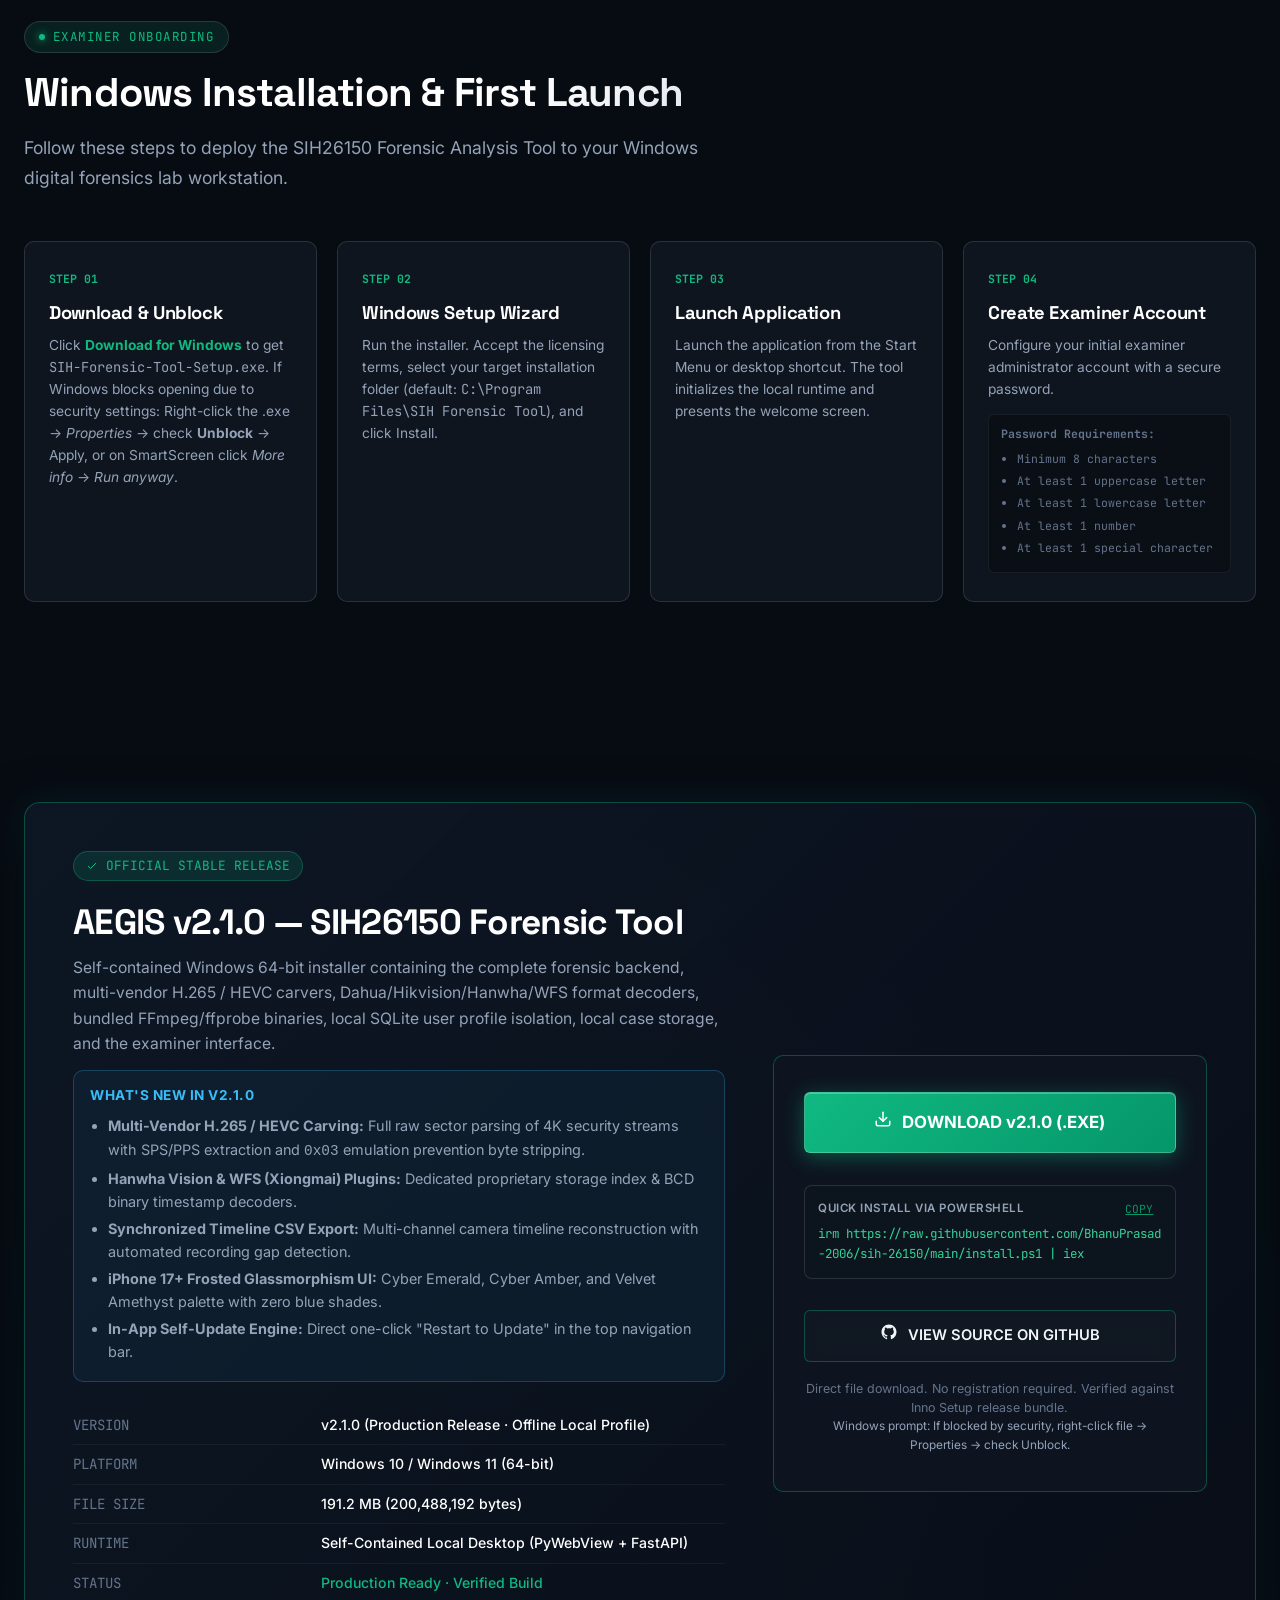
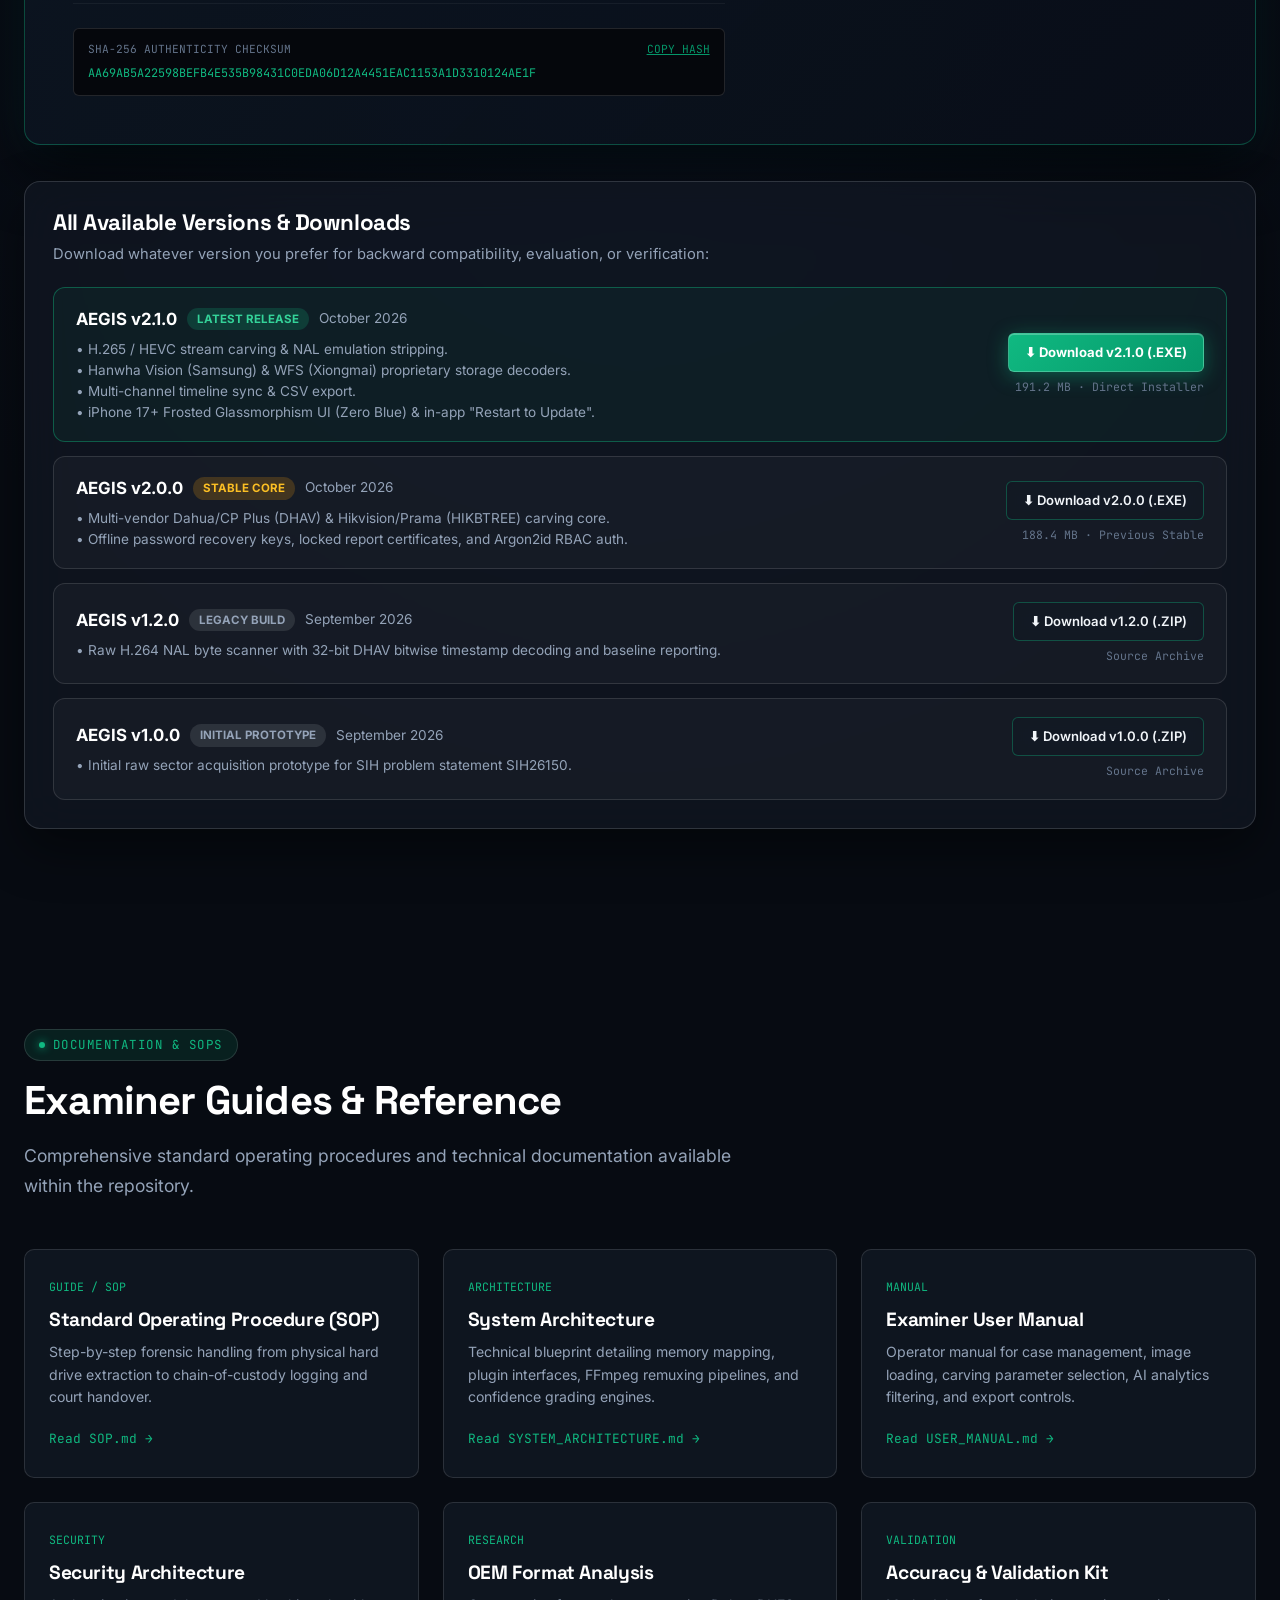
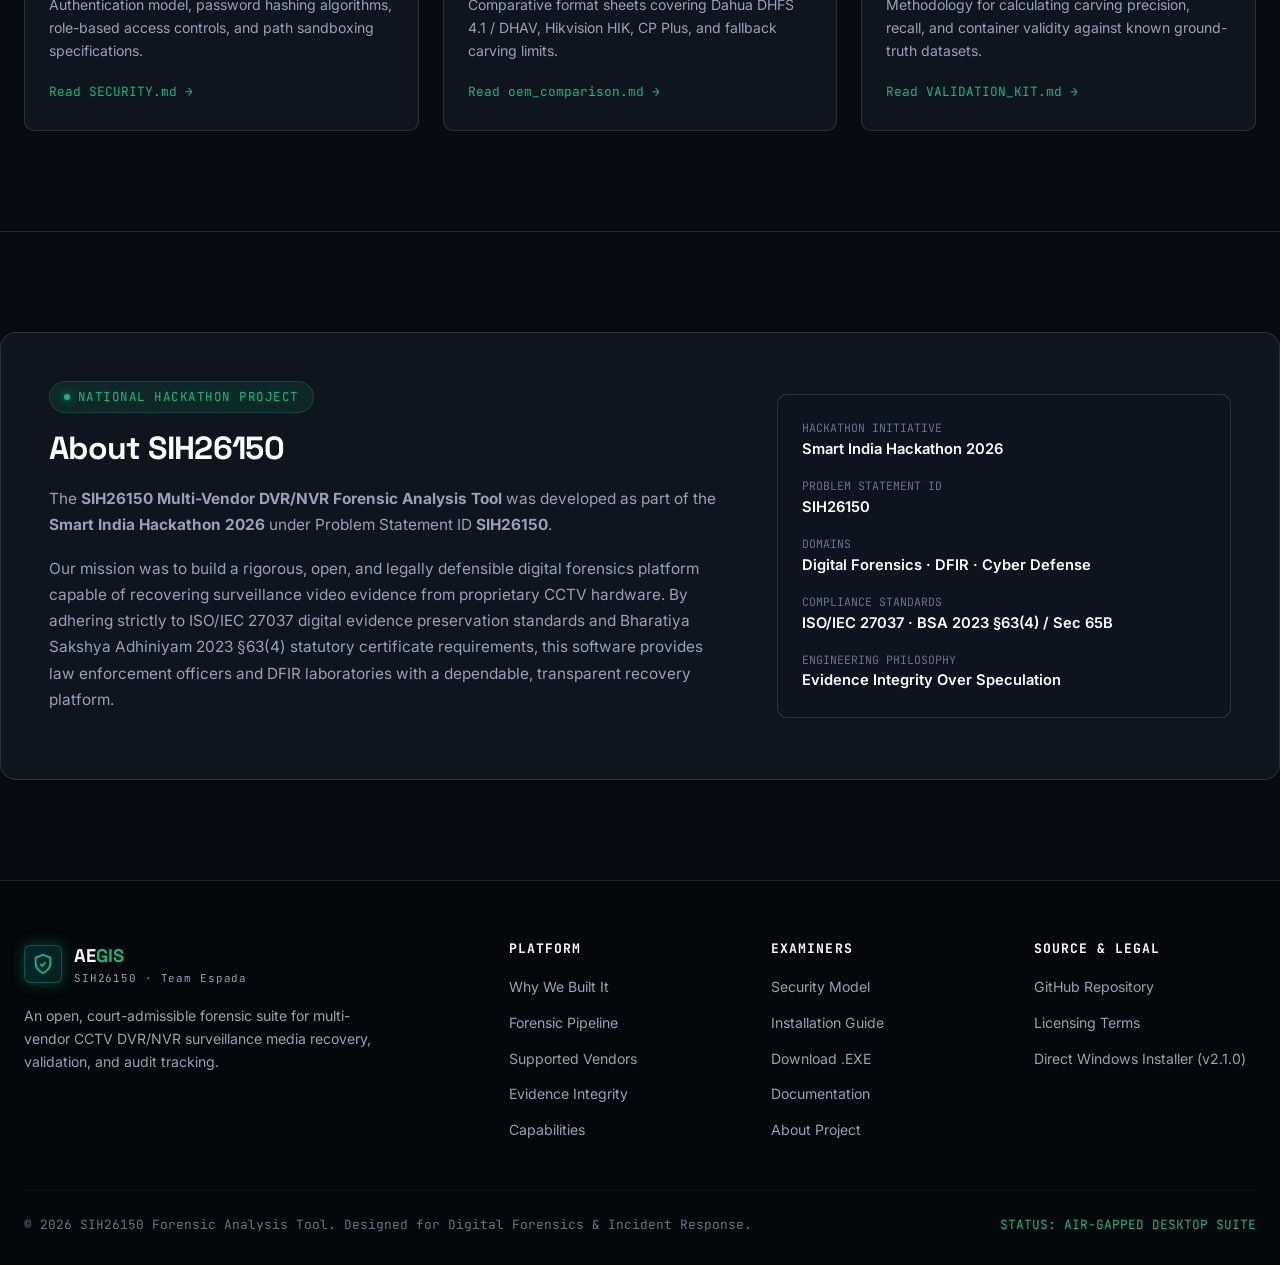
==== commit af6268fa: "chore(deploy): auto-deploy website from commit 57e1bfd8e929bf9da771308318852c3213890a4b [skip ci] 57" ====
--- a/index.html
+++ b/index.html
@@ -18,8 +18,13 @@
   <link rel="preconnect" href="https://fonts.gstatic.com" crossorigin>
   <link href="https://fonts.googleapis.com/css2?family=Inter:wght@400;500;600;700;800&family=JetBrains+Mono:wght@400;500;600;700&family=Space+Grotesk:wght@500;600;700;800&display=swap" rel="stylesheet">
 
+  <!-- Cache Control -->
+  <meta http-equiv="Cache-Control" content="no-cache, no-store, must-revalidate">
+  <meta http-equiv="Pragma" content="no-cache">
+  <meta http-equiv="Expires" content="0">
+
   <!-- Stylesheet -->
-  <link rel="stylesheet" href="css/styles.css">
+  <link rel="stylesheet" href="css/styles.css?v=2.1.0">
 </head>
 <body>
 
@@ -831,12 +836,12 @@
         <div class="sec-flow-box">
           <div class="sec-flow-node">
             <span>PUBLIC PRODUCT WEBSITE</span>
-            <span class="mono" style="color: #00e5ff;">INFORMATION ONLY</span>
+            <span class="mono" style="color: #10b981;">INFORMATION ONLY</span>
           </div>
           <div class="sec-flow-arrow">↓ DIRECT DOWNLOAD (NO CLOUD REDIRECT)</div>
           <div class="sec-flow-node">
             <span>SIH-Forensic-Tool-Setup.exe</span>
-            <span class="mono" style="color: #38bdf8;">AUTHENTICATED BINARY</span>
+            <span class="mono" style="color: #f59e0b;">AUTHENTICATED BINARY</span>
           </div>
           <div class="sec-flow-arrow">↓ LOCAL WINDOWS WORKSTATION INSTALL</div>
           <div class="sec-flow-node">
@@ -867,7 +872,7 @@
           <span class="wt-step-badge">STEP 01</span>
           <h4>Download & Unblock</h4>
           <p>
-            Click <strong style="color:#00e5ff;">Download for Windows</strong> to get <code class="mono">SIH-Forensic-Tool-Setup.exe</code>. If Windows blocks opening due to security settings: Right-click the .exe &rarr; <em>Properties</em> &rarr; check <strong>Unblock</strong> &rarr; Apply, or on SmartScreen click <em>More info</em> &rarr; <em>Run anyway</em>.
+            Click <strong style="color:#10b981;">Download for Windows</strong> to get <code class="mono">SIH-Forensic-Tool-Setup.exe</code>. If Windows blocks opening due to security settings: Right-click the .exe &rarr; <em>Properties</em> &rarr; check <strong>Unblock</strong> &rarr; Apply, or on SmartScreen click <em>More info</em> &rarr; <em>Run anyway</em>.
           </p>
         </div>
 
@@ -1243,20 +1248,20 @@
           <ul class="footer-links">
             <li><a href="https://github.com/BhanuPrasad-2006/sih-26150" target="_blank" rel="noopener noreferrer">GitHub Repository</a></li>
             <li><a href="https://github.com/BhanuPrasad-2006/sih-26150/blob/main/packaging/TERMS.txt" target="_blank" rel="noopener noreferrer">Licensing Terms</a></li>
-            <li><a href="https://github.com/BhanuPrasad-2006/sih-26150/releases/download/v2.0.0/SIH-Forensic-Tool-Setup-2.0.0.exe">Direct Windows Installer</a></li>
+            <li><a href="https://github.com/BhanuPrasad-2006/sih-26150/releases/download/v2.1.0/SIH-Forensic-Tool-Setup-2.1.0.exe">Direct Windows Installer (v2.1.0)</a></li>
           </ul>
         </div>
       </div>
 
       <div class="footer-bottom">
         <div>© 2026 SIH26150 Forensic Analysis Tool. Designed for Digital Forensics & Incident Response.</div>
-        <div class="mono" style="color: #00e5ff;">STATUS: AIR-GAPPED DESKTOP SUITE</div>
+        <div class="mono" style="color: #10b981;">STATUS: AIR-GAPPED DESKTOP SUITE</div>
       </div>
     </div>
   </footer>
 
   <!-- Scripts -->
-  <script src="js/forensic-vis.js"></script>
-  <script src="js/main.js"></script>
+  <script src="js/forensic-vis.js?v=2.1.0"></script>
+  <script src="js/main.js?v=2.1.0"></script>
 </body>
 </html>
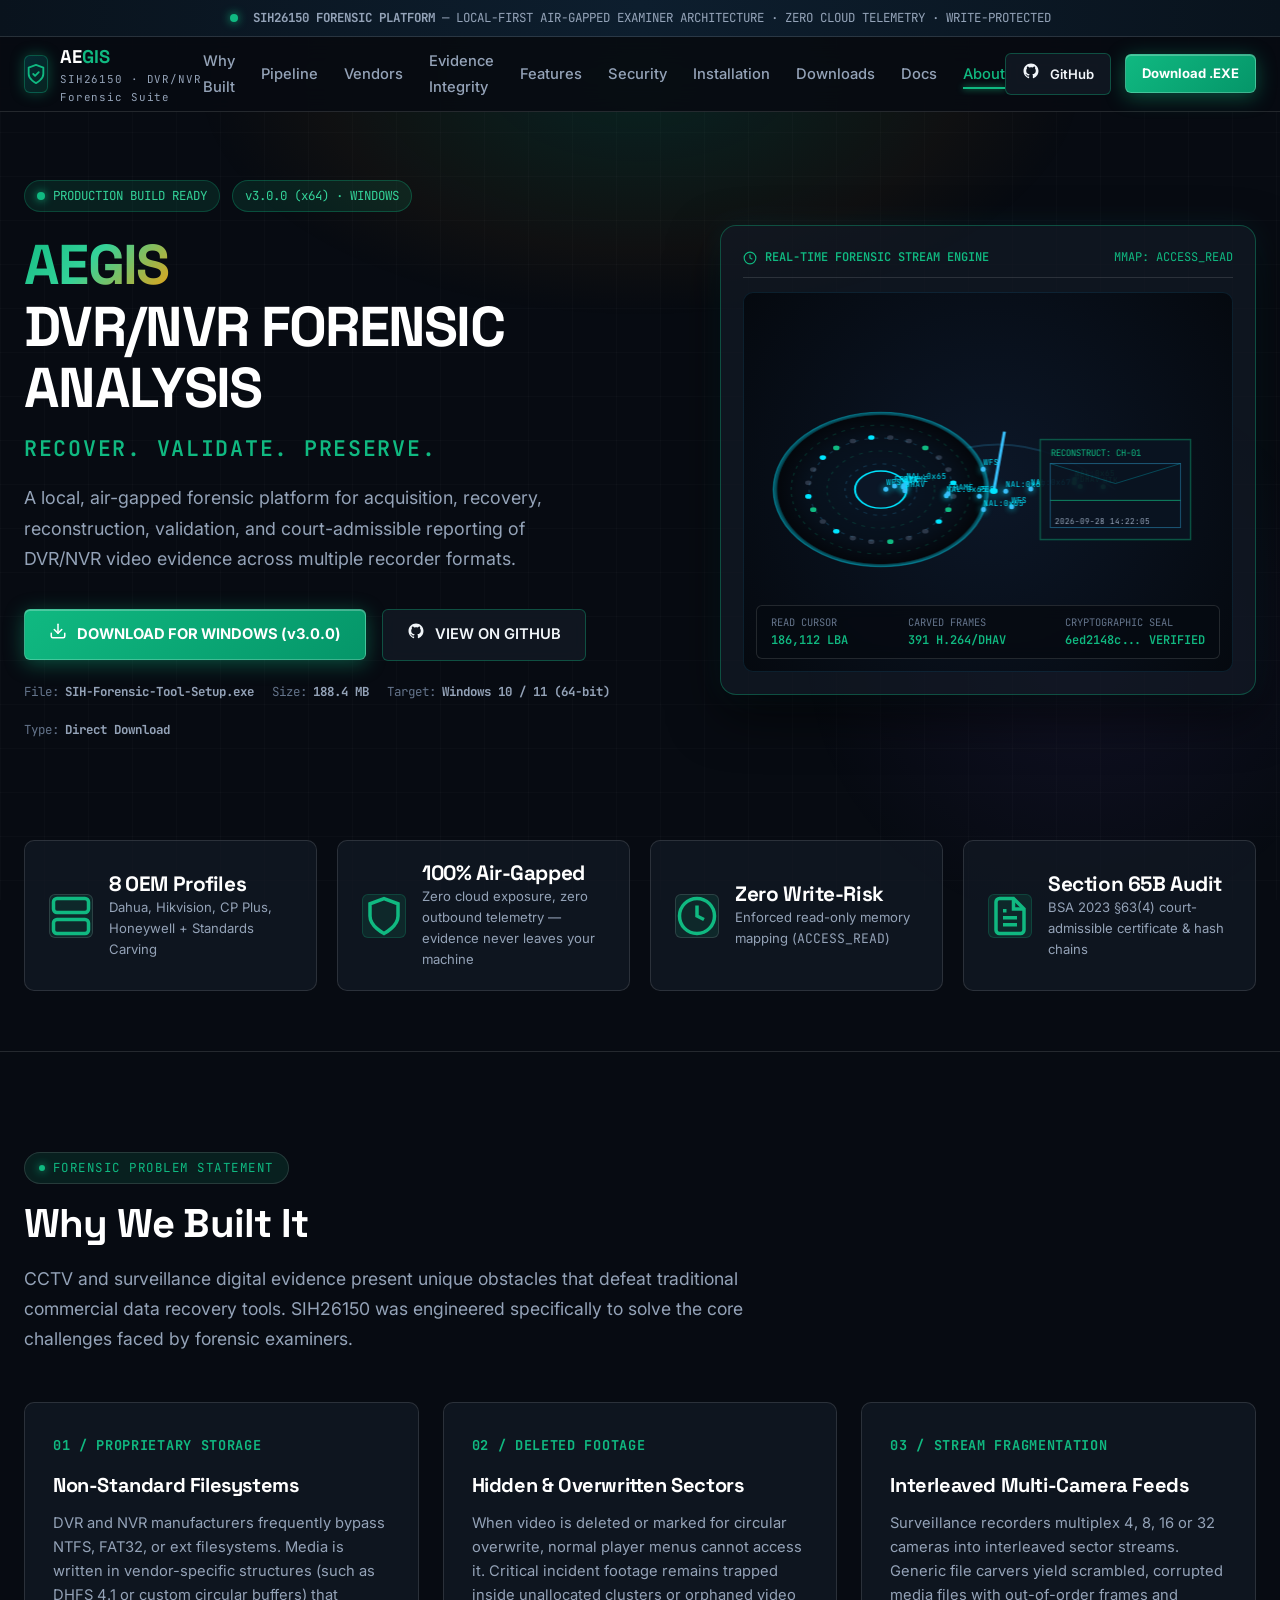
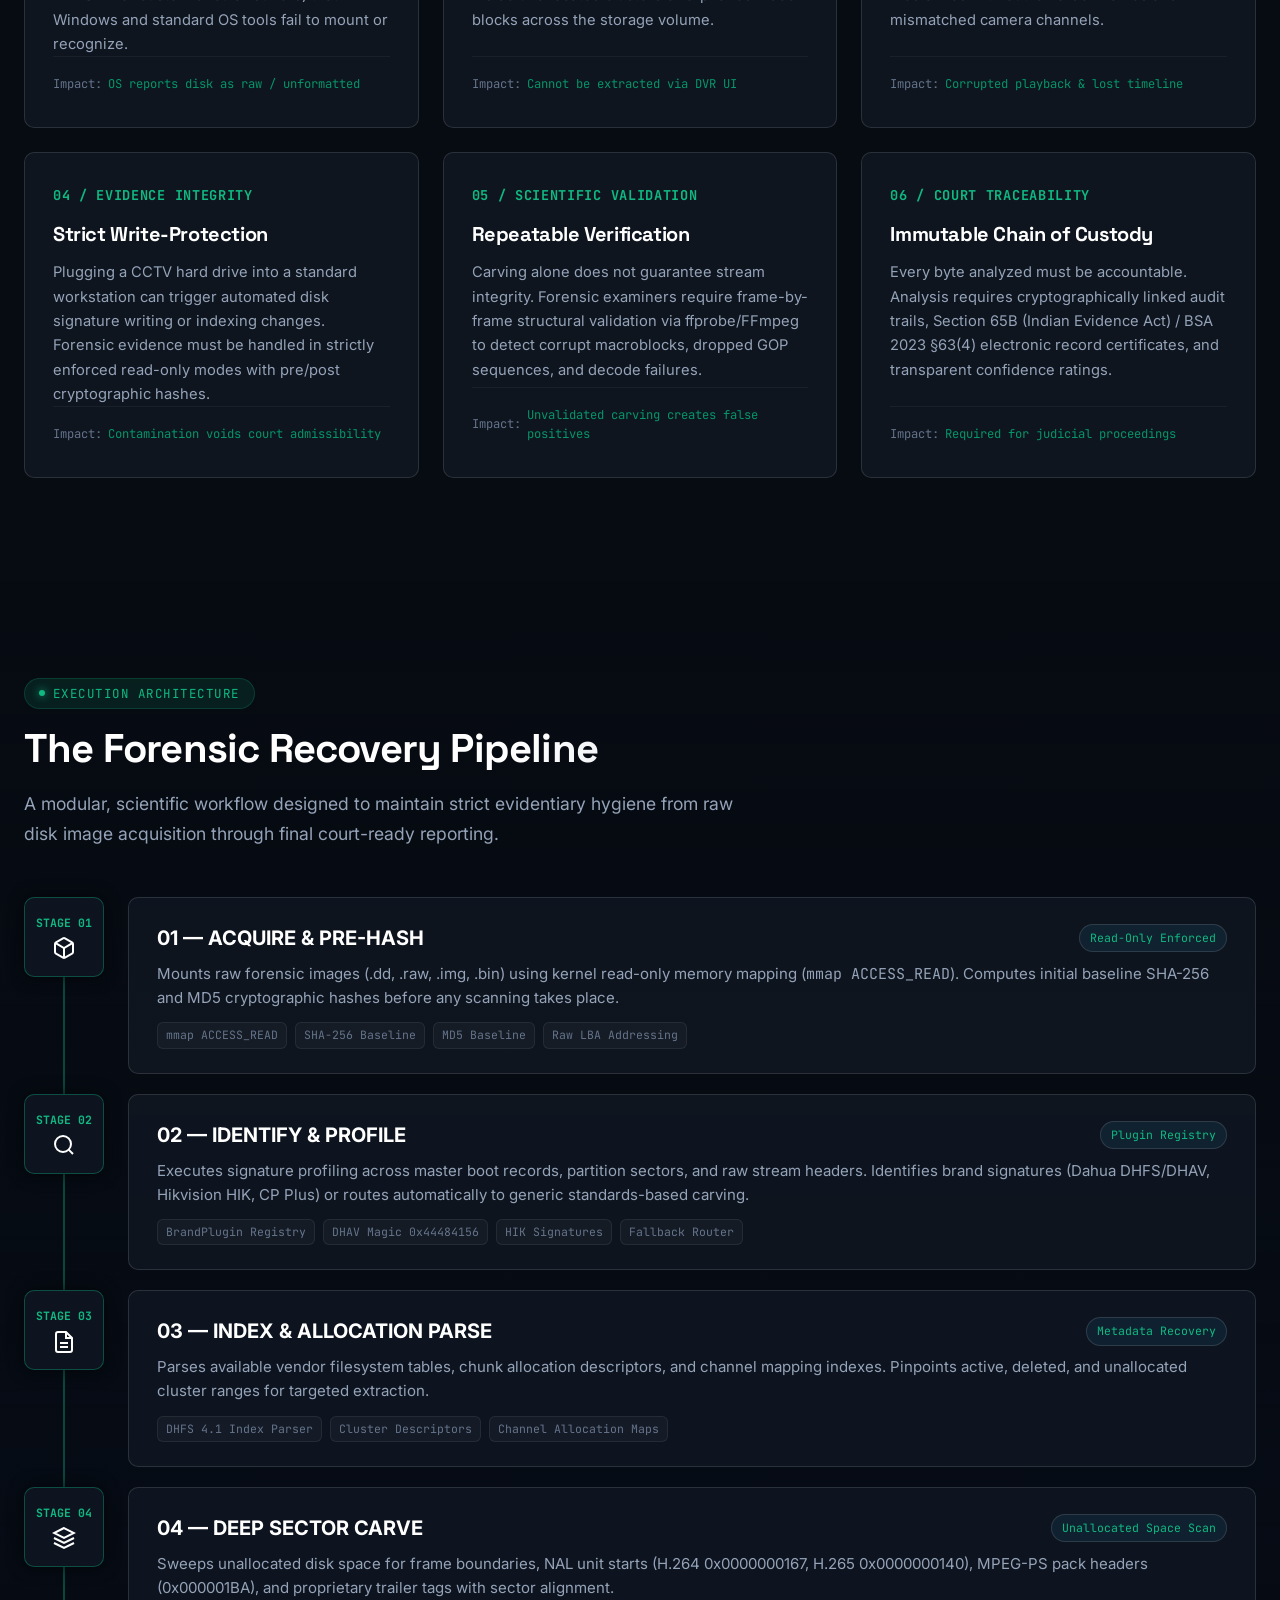
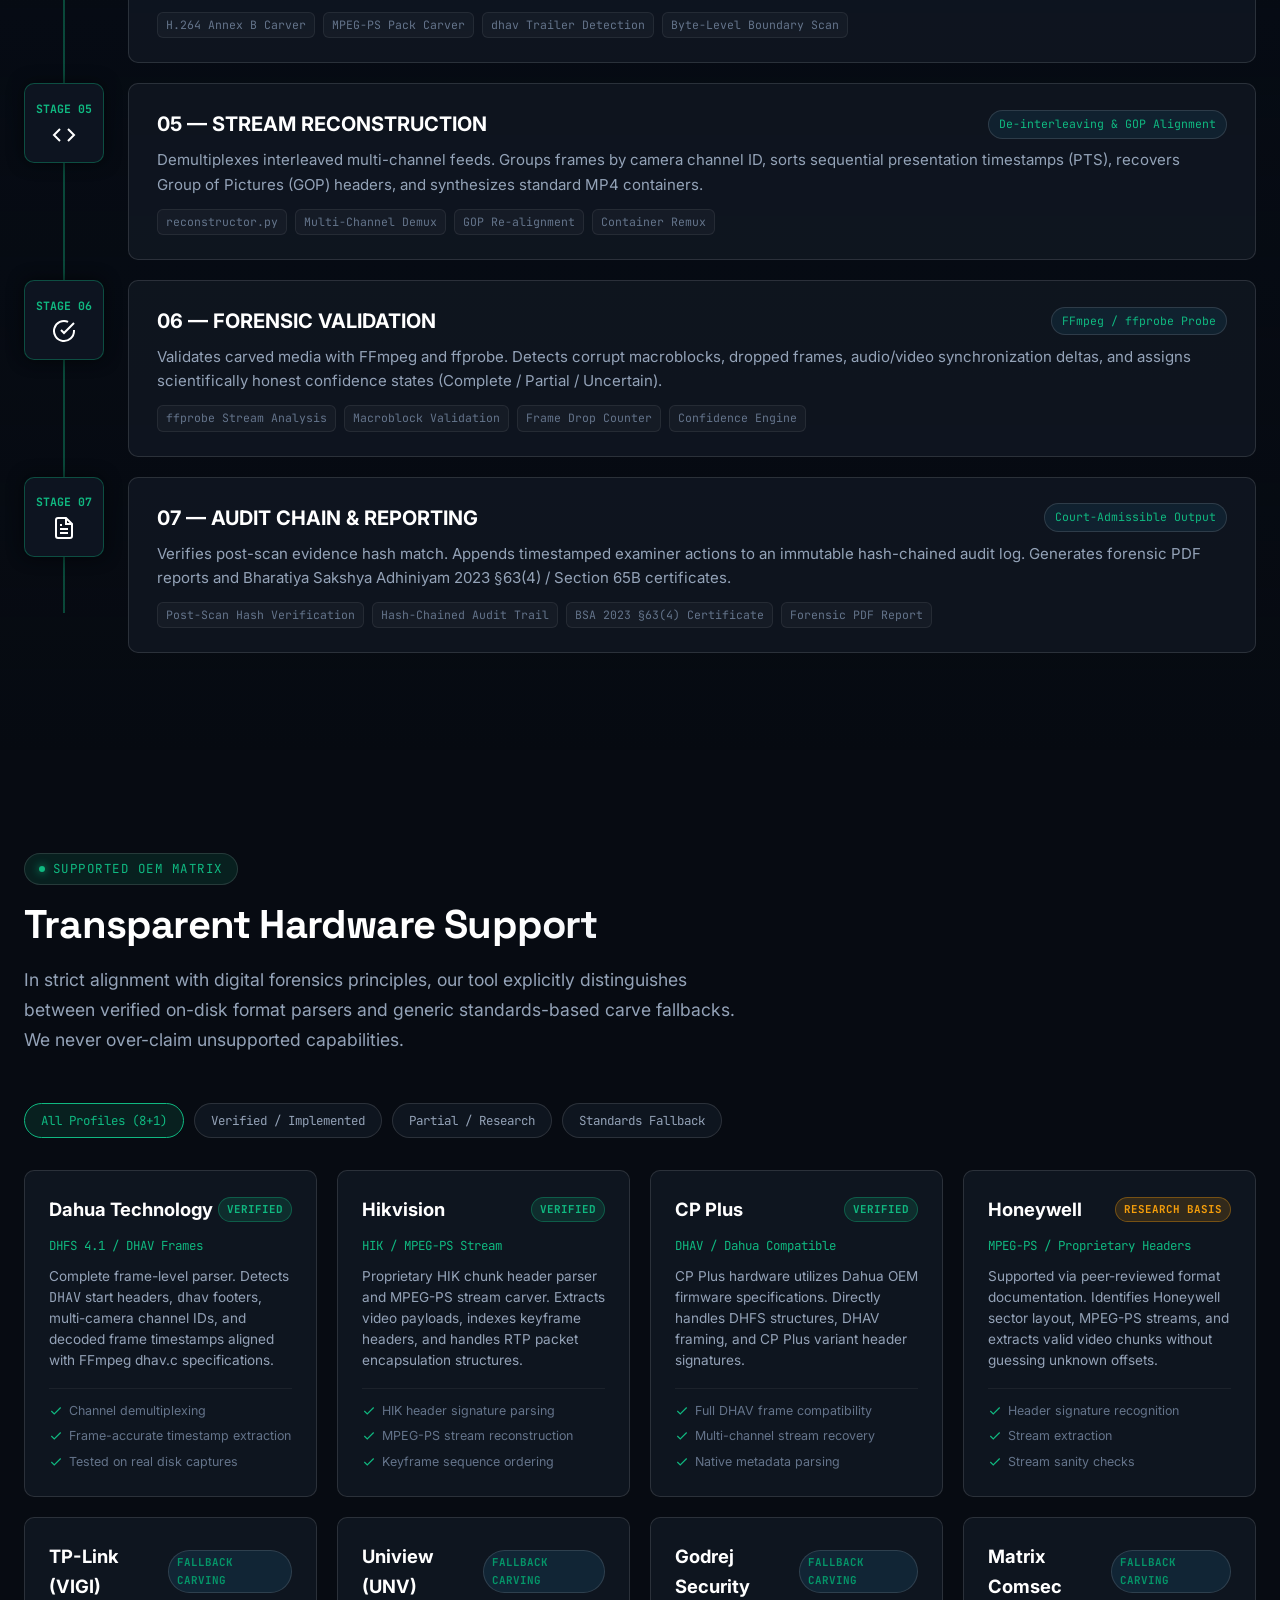
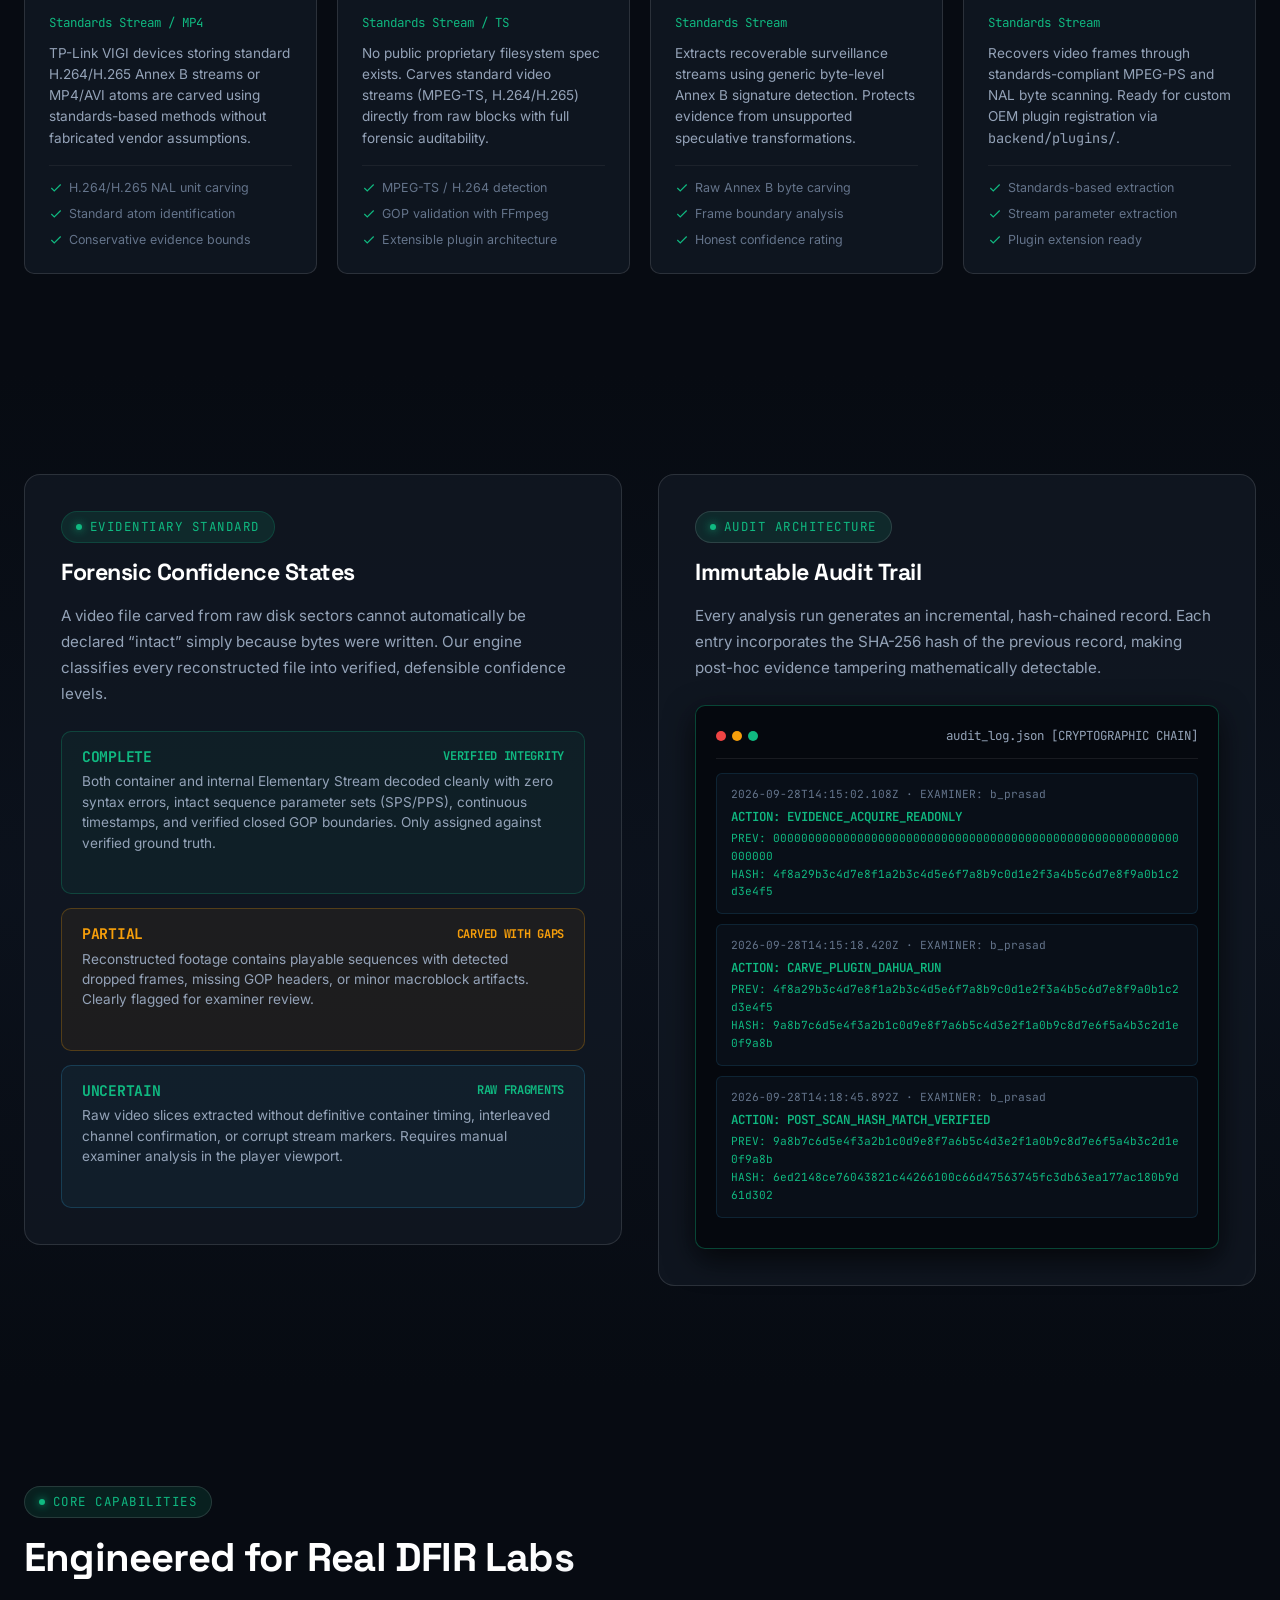
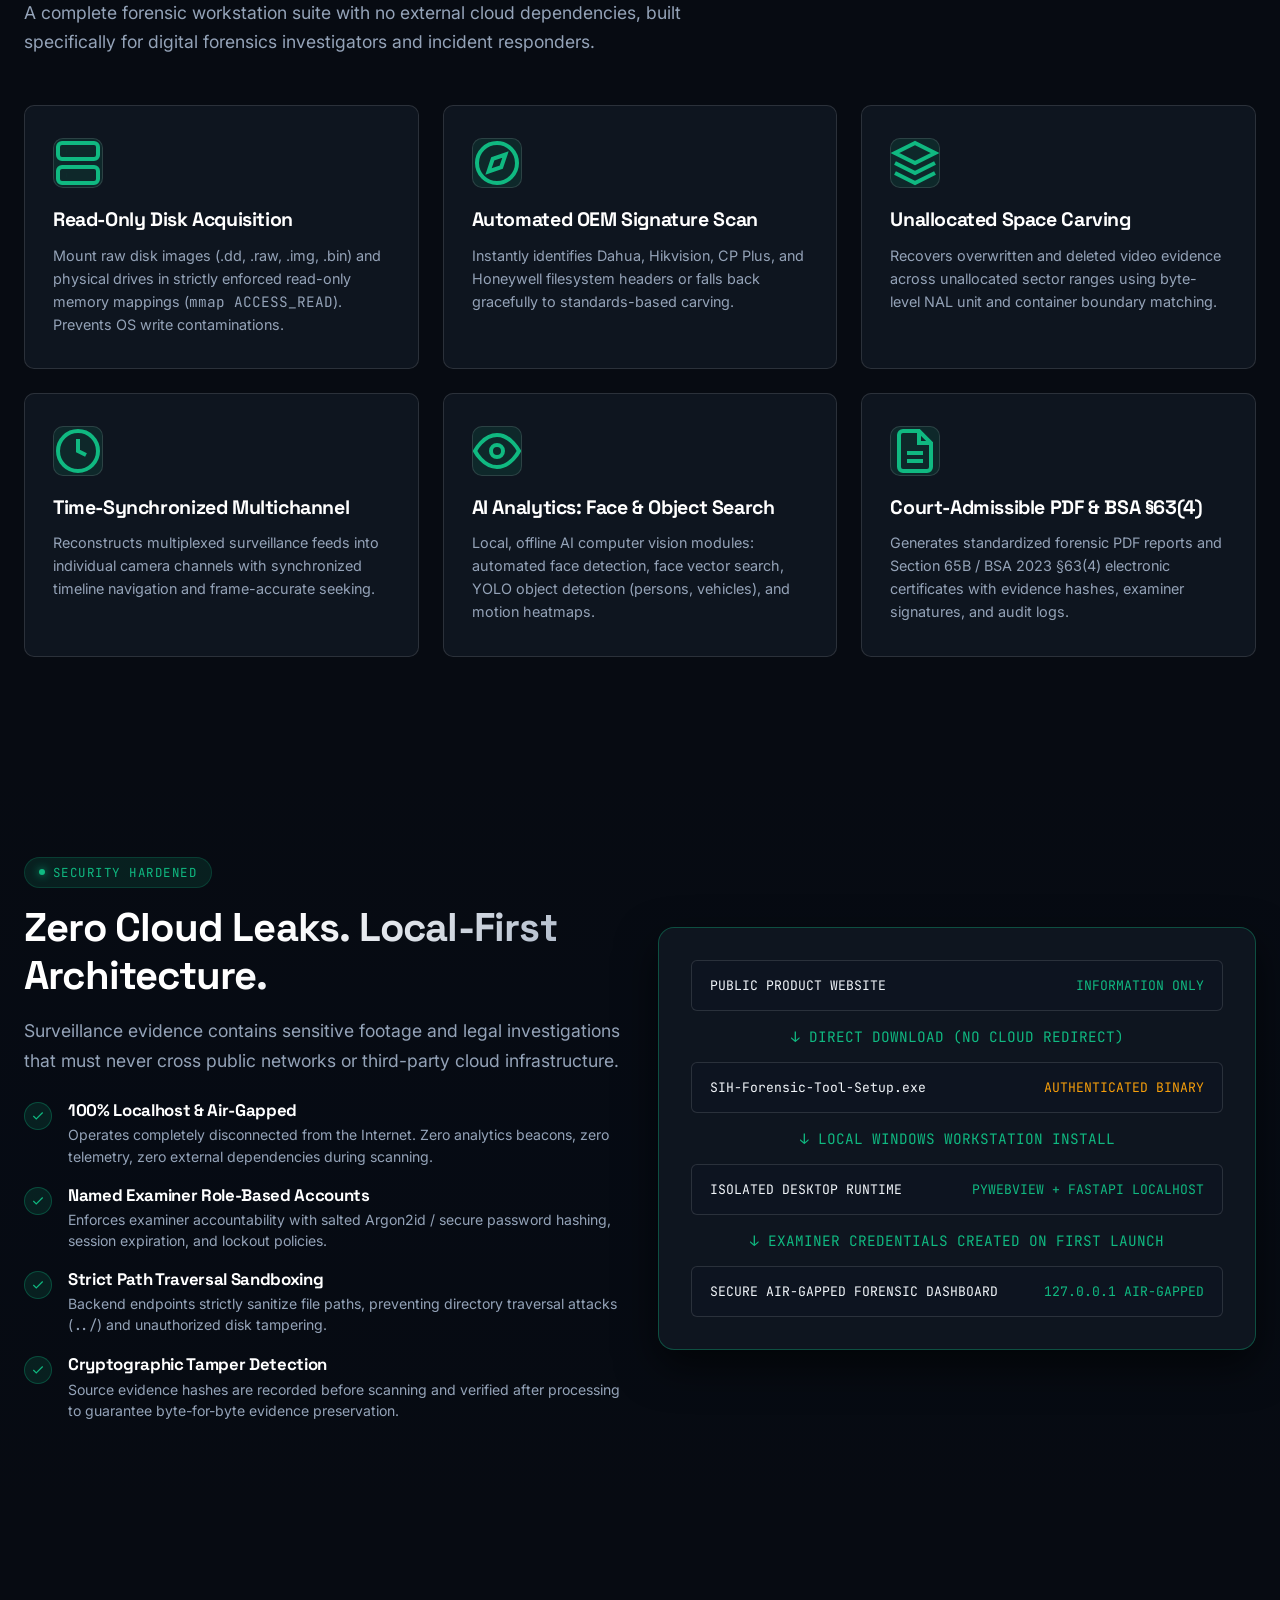
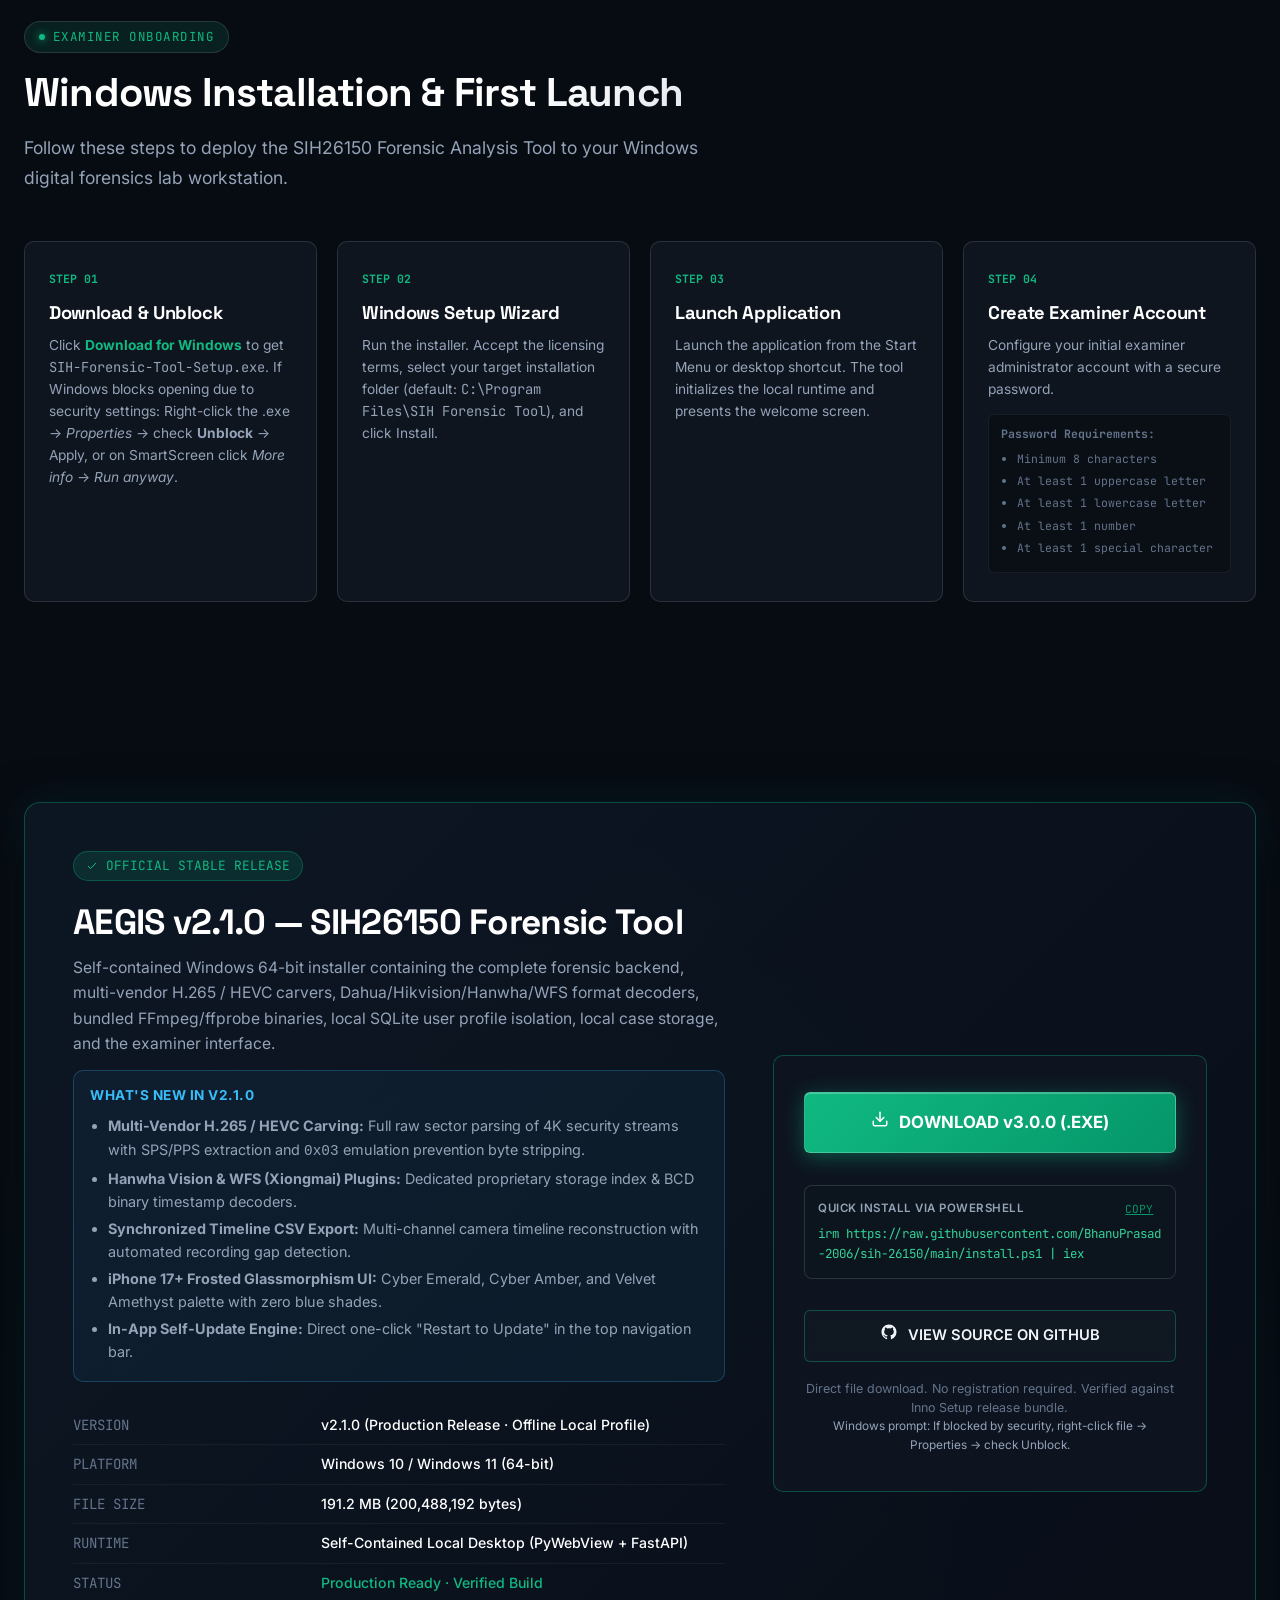
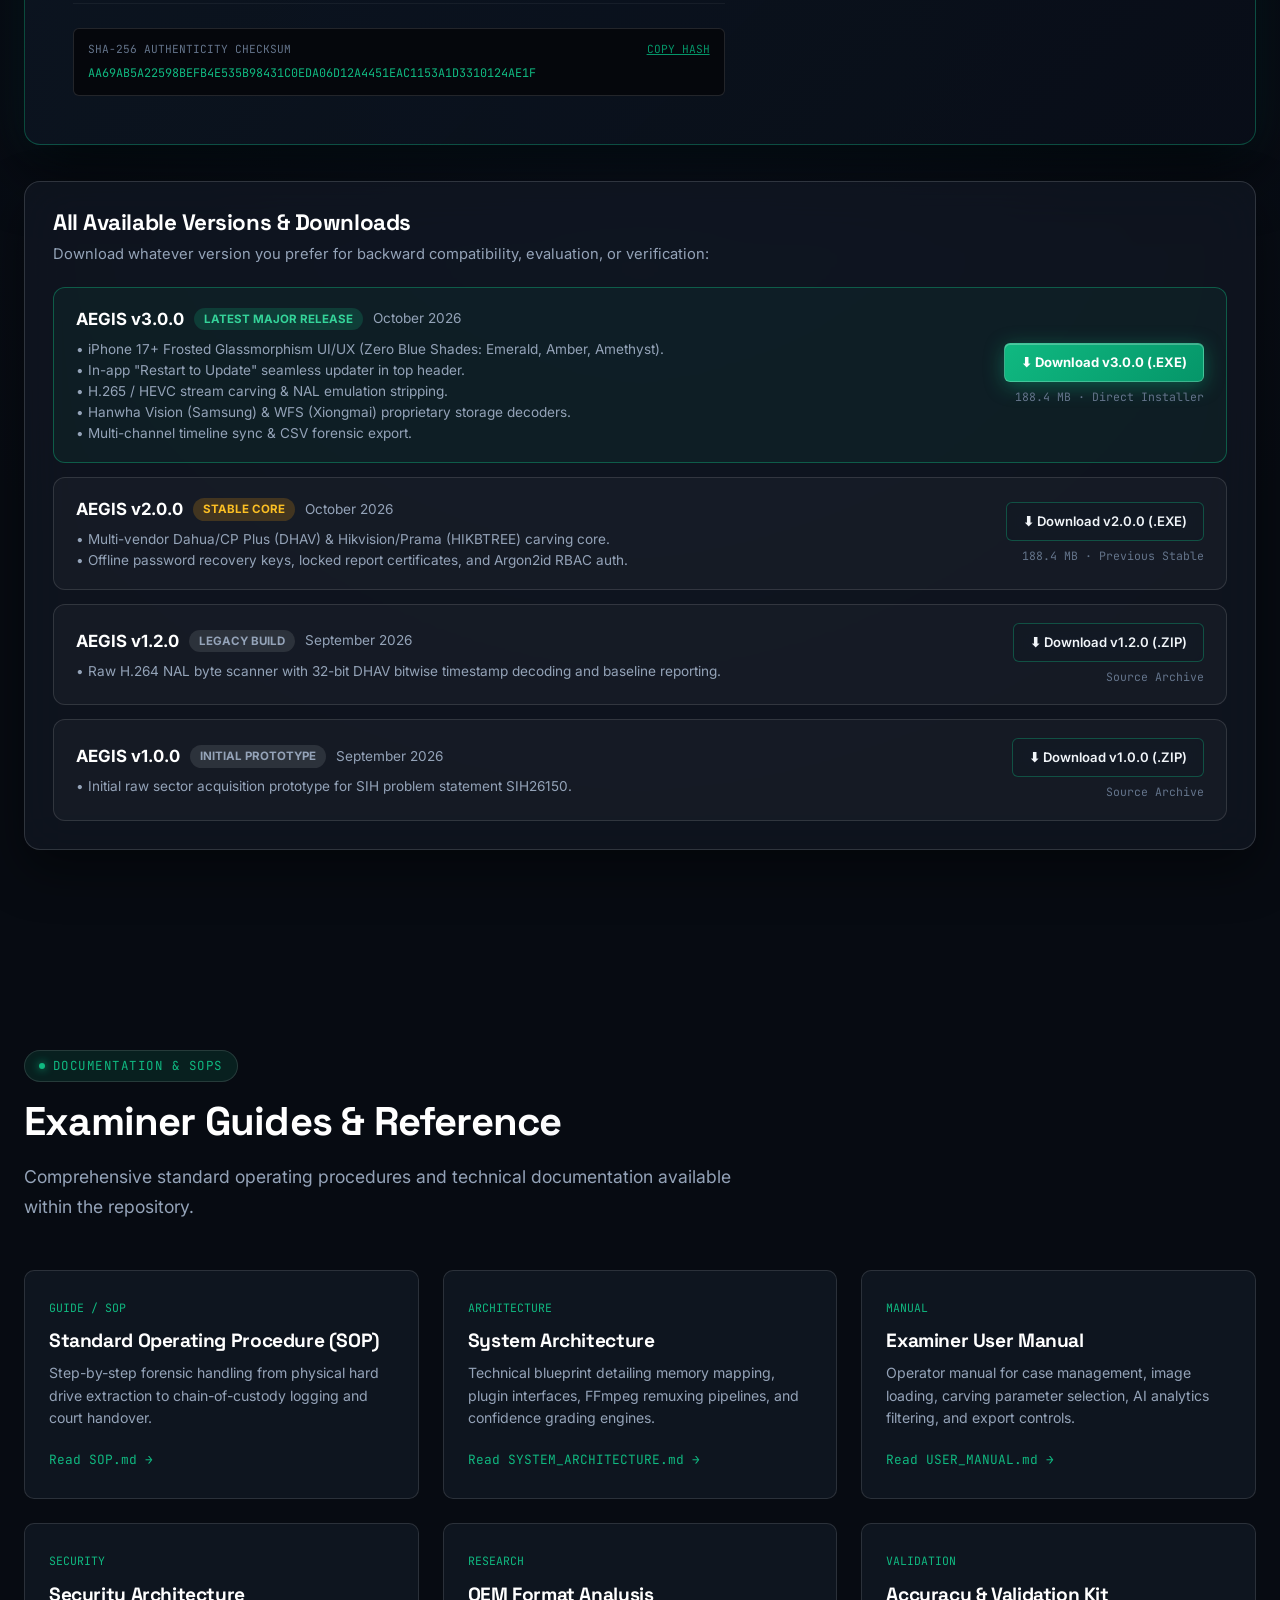
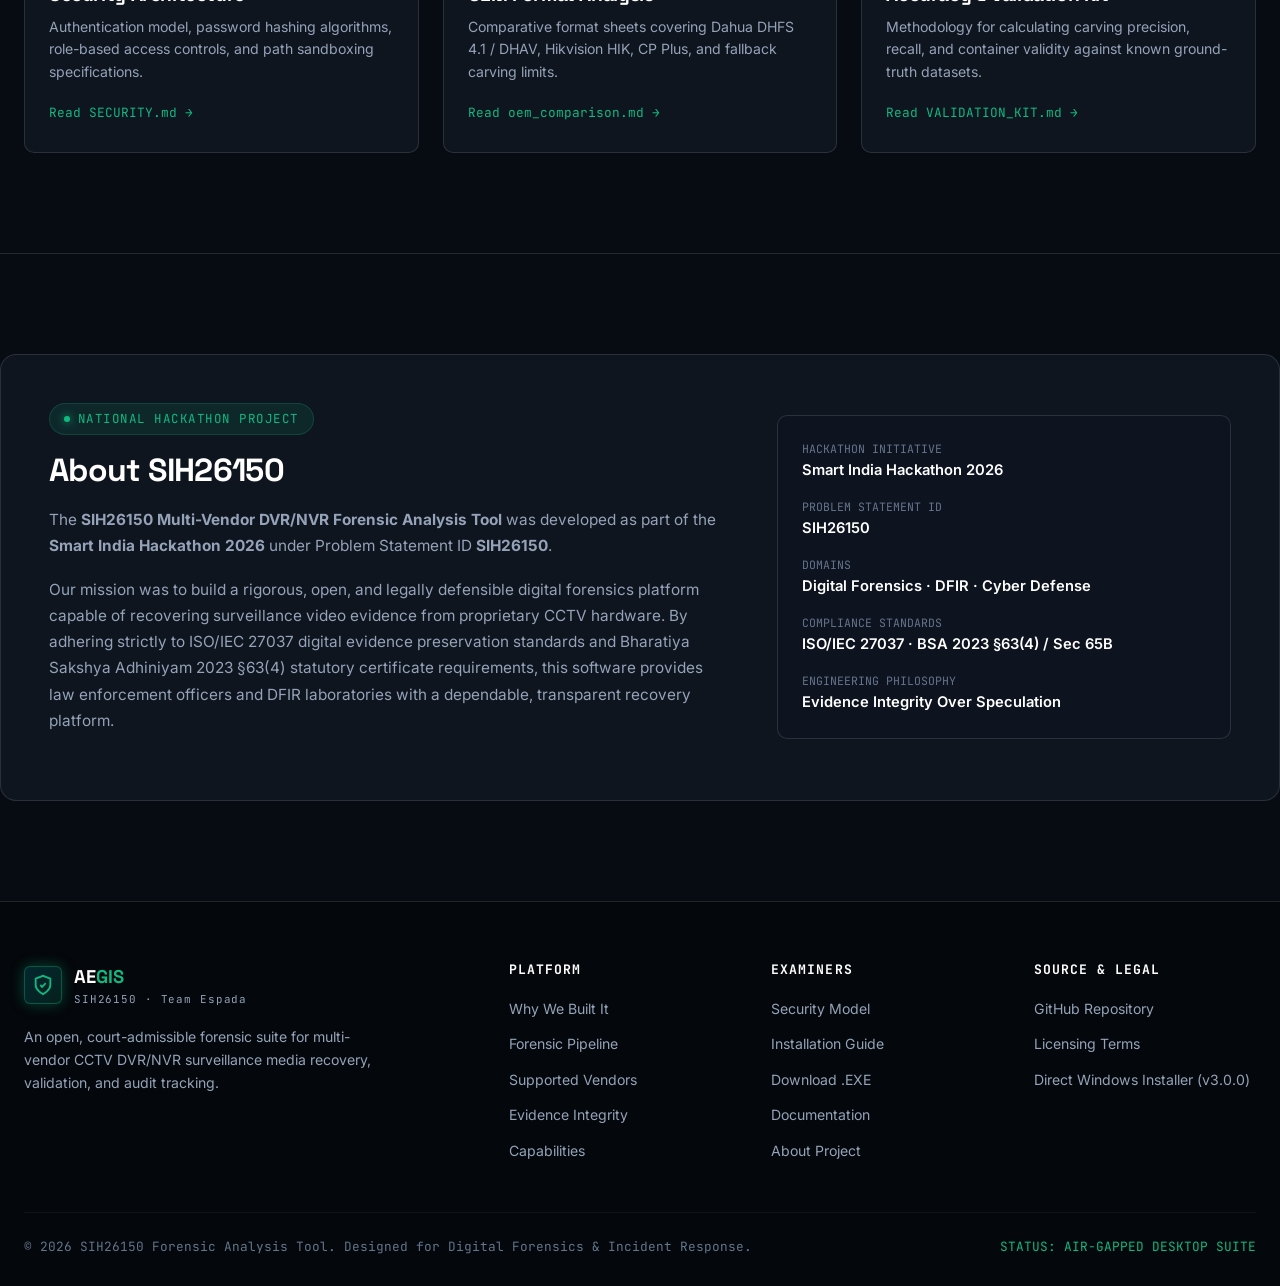
==== commit 5f1ee30b: "chore(deploy): auto-deploy website from commit 88e7cc929f13d9d7c82751791efaafd961b9b906 [skip ci] 88" ====
--- a/index.html
+++ b/index.html
@@ -78,7 +78,7 @@
           </span>
           GitHub
         </a>
-        <a href="https://github.com/BhanuPrasad-2006/sih-26150/releases/download/v2.1.0/SIH-Forensic-Tool-Setup-2.1.0.exe" class="btn btn-primary btn-sm" id="navDownloadBtn">
+        <a href="https://github.com/BhanuPrasad-2006/sih-26150/releases/download/v2.0.0/SIH-Forensic-Tool-Setup-2.0.0.exe" class="btn btn-primary btn-sm" id="navDownloadBtn">
           Download .EXE
         </a>
         <button class="mobile-nav-toggle" id="mobileNavToggle" aria-label="Toggle Navigation">
@@ -98,7 +98,7 @@
             PRODUCTION BUILD READY
           </div>
           <div class="hero-version-pill">
-            v2.1.0 (x64) · WINDOWS
+            v3.0.0 (x64) · WINDOWS
           </div>
         </div>
 
@@ -116,7 +116,7 @@
 
         <div class="hero-cta-group">
           <!-- Mandatory Direct .EXE Download -->
-          <a href="https://github.com/BhanuPrasad-2006/sih-26150/releases/download/v2.1.0/SIH-Forensic-Tool-Setup-2.1.0.exe" class="btn btn-primary" id="heroDownloadBtn">
+          <a href="https://github.com/BhanuPrasad-2006/sih-26150/releases/download/v2.0.0/SIH-Forensic-Tool-Setup-2.0.0.exe" class="btn btn-primary" id="heroDownloadBtn">
             <span class="btn-icon">
               <svg viewBox="0 0 24 24" fill="none" stroke="currentColor" stroke-width="2" stroke-linecap="round" stroke-linejoin="round">
                 <path d="M21 15v4a2 2 0 0 1-2 2H5a2 2 0 0 1-2-2v-4"></path>
@@ -124,7 +124,7 @@
                 <line x1="12" y1="15" x2="12" y2="3"></line>
               </svg>
             </span>
-            DOWNLOAD FOR WINDOWS (v2.1.0)
+            DOWNLOAD FOR WINDOWS (v3.0.0)
           </a>
 
           <!-- Separate GitHub Repository Link -->
@@ -139,8 +139,8 @@
         </div>
 
         <div class="hero-file-specs">
-          <span>File: <strong class="val">SIH-Forensic-Tool-Setup-2.1.0.exe</strong></span>
-          <span>Size: <strong class="val">191.2 MB</strong></span>
+          <span>File: <strong class="val">SIH-Forensic-Tool-Setup.exe</strong></span>
+          <span>Size: <strong class="val">188.4 MB</strong></span>
           <span>Target: <strong class="val">Windows 10 / 11 (64-bit)</strong></span>
           <span>Type: <strong class="val">Direct Download</strong></span>
         </div>
@@ -971,7 +971,7 @@
 
         <div class="dl-action-card">
           <!-- Mandatory Direct .EXE Download Button -->
-          <a href="https://github.com/BhanuPrasad-2006/sih-26150/releases/download/v2.1.0/SIH-Forensic-Tool-Setup-2.1.0.exe" class="btn btn-primary" id="mainDownloadBtn">
+          <a href="https://github.com/BhanuPrasad-2006/sih-26150/releases/download/v2.0.0/SIH-Forensic-Tool-Setup-2.0.0.exe" class="btn btn-primary" id="mainDownloadBtn">
             <span class="btn-icon">
               <svg viewBox="0 0 24 24" fill="none" stroke="currentColor" stroke-width="2" stroke-linecap="round" stroke-linejoin="round">
                 <path d="M21 15v4a2 2 0 0 1-2 2H5a2 2 0 0 1-2-2v-4"></path>
@@ -979,7 +979,7 @@
                 <line x1="12" y1="15" x2="12" y2="3"></line>
               </svg>
             </span>
-            DOWNLOAD v2.1.0 (.EXE)
+            DOWNLOAD v3.0.0 (.EXE)
           </a>
 
           <!-- One-Line PowerShell Quick Install -->
@@ -1016,24 +1016,25 @@
         <p style="color: var(--text-muted); font-size: 0.92rem; margin-bottom: 20px;">Download whatever version you prefer for backward compatibility, evaluation, or verification:</p>
         
         <div style="display: flex; flex-direction: column; gap: 14px;">
-          <!-- v2.1.0 Card -->
+          <!-- v3.0.0 Card -->
           <div style="display: flex; justify-content: space-between; align-items: center; flex-wrap: wrap; gap: 14px; background: rgba(16, 185, 129, 0.06); border: 1px solid rgba(16, 185, 129, 0.4); border-radius: 12px; padding: 18px 22px;">
             <div>
               <div style="display: flex; align-items: center; gap: 10px; font-weight: 700; font-size: 1.05rem; color: #ffffff;">
-                <span>AEGIS v2.1.0</span>
-                <span style="font-size: 0.72rem; padding: 2px 10px; border-radius: 999px; background: rgba(16, 185, 129, 0.2); color: #34d399; font-weight: 700;">LATEST RELEASE</span>
+                <span>AEGIS v3.0.0</span>
+                <span style="font-size: 0.72rem; padding: 2px 10px; border-radius: 999px; background: rgba(16, 185, 129, 0.2); color: #34d399; font-weight: 700;">LATEST MAJOR RELEASE</span>
                 <span style="color: var(--text-muted); font-size: 0.85rem; font-weight: normal;">October 2026</span>
               </div>
               <p style="font-size: 0.85rem; color: var(--text-muted); margin-top: 6px; line-height: 1.55;">
+                • iPhone 17+ Frosted Glassmorphism UI/UX (Zero Blue Shades: Emerald, Amber, Amethyst).<br>
+                • In-app "Restart to Update" seamless updater in top header.<br>
                 • H.265 / HEVC stream carving &amp; NAL emulation stripping.<br>
                 • Hanwha Vision (Samsung) &amp; WFS (Xiongmai) proprietary storage decoders.<br>
-                • Multi-channel timeline sync &amp; CSV export.<br>
-                • iPhone 17+ Frosted Glassmorphism UI (Zero Blue) &amp; in-app "Restart to Update".
+                • Multi-channel timeline sync &amp; CSV forensic export.
               </p>
             </div>
             <div style="display: flex; flex-direction: column; align-items: flex-end; gap: 6px;">
-              <a href="https://github.com/BhanuPrasad-2006/sih-26150/releases/download/v2.1.0/SIH-Forensic-Tool-Setup-2.1.0.exe" class="btn btn-primary btn-sm">⬇ Download v2.1.0 (.EXE)</a>
-              <span style="font-size: 0.72rem; color: var(--text-dim); font-family: var(--font-mono);">191.2 MB · Direct Installer</span>
+              <a href="https://github.com/BhanuPrasad-2006/sih-26150/releases/download/v2.0.0/SIH-Forensic-Tool-Setup-2.0.0.exe" class="btn btn-primary btn-sm">⬇ Download v3.0.0 (.EXE)</a>
+              <span style="font-size: 0.72rem; color: var(--text-dim); font-family: var(--font-mono);">188.4 MB · Direct Installer</span>
             </div>
           </div>
 
@@ -1248,7 +1249,7 @@
           <ul class="footer-links">
             <li><a href="https://github.com/BhanuPrasad-2006/sih-26150" target="_blank" rel="noopener noreferrer">GitHub Repository</a></li>
             <li><a href="https://github.com/BhanuPrasad-2006/sih-26150/blob/main/packaging/TERMS.txt" target="_blank" rel="noopener noreferrer">Licensing Terms</a></li>
-            <li><a href="https://github.com/BhanuPrasad-2006/sih-26150/releases/download/v2.1.0/SIH-Forensic-Tool-Setup-2.1.0.exe">Direct Windows Installer (v2.1.0)</a></li>
+            <li><a href="https://github.com/BhanuPrasad-2006/sih-26150/releases/download/v2.0.0/SIH-Forensic-Tool-Setup-2.0.0.exe">Direct Windows Installer (v3.0.0)</a></li>
           </ul>
         </div>
       </div>
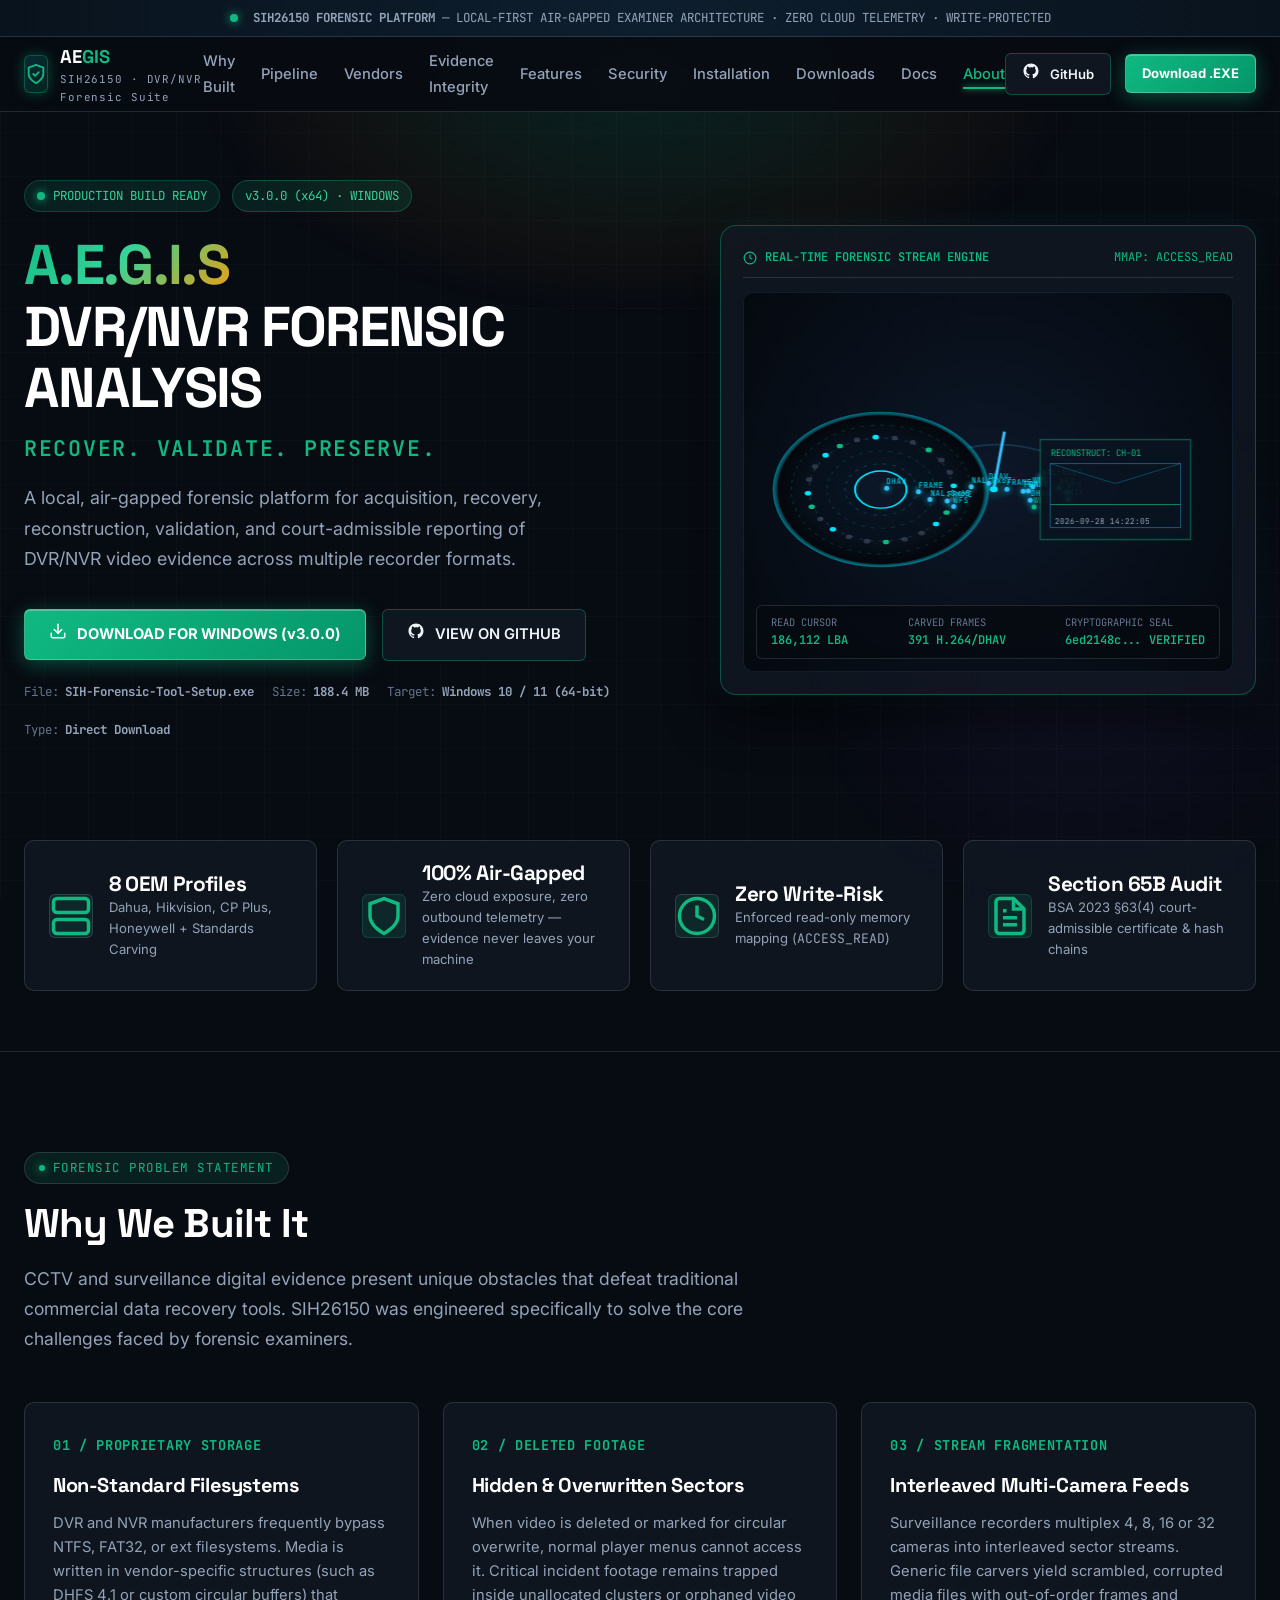
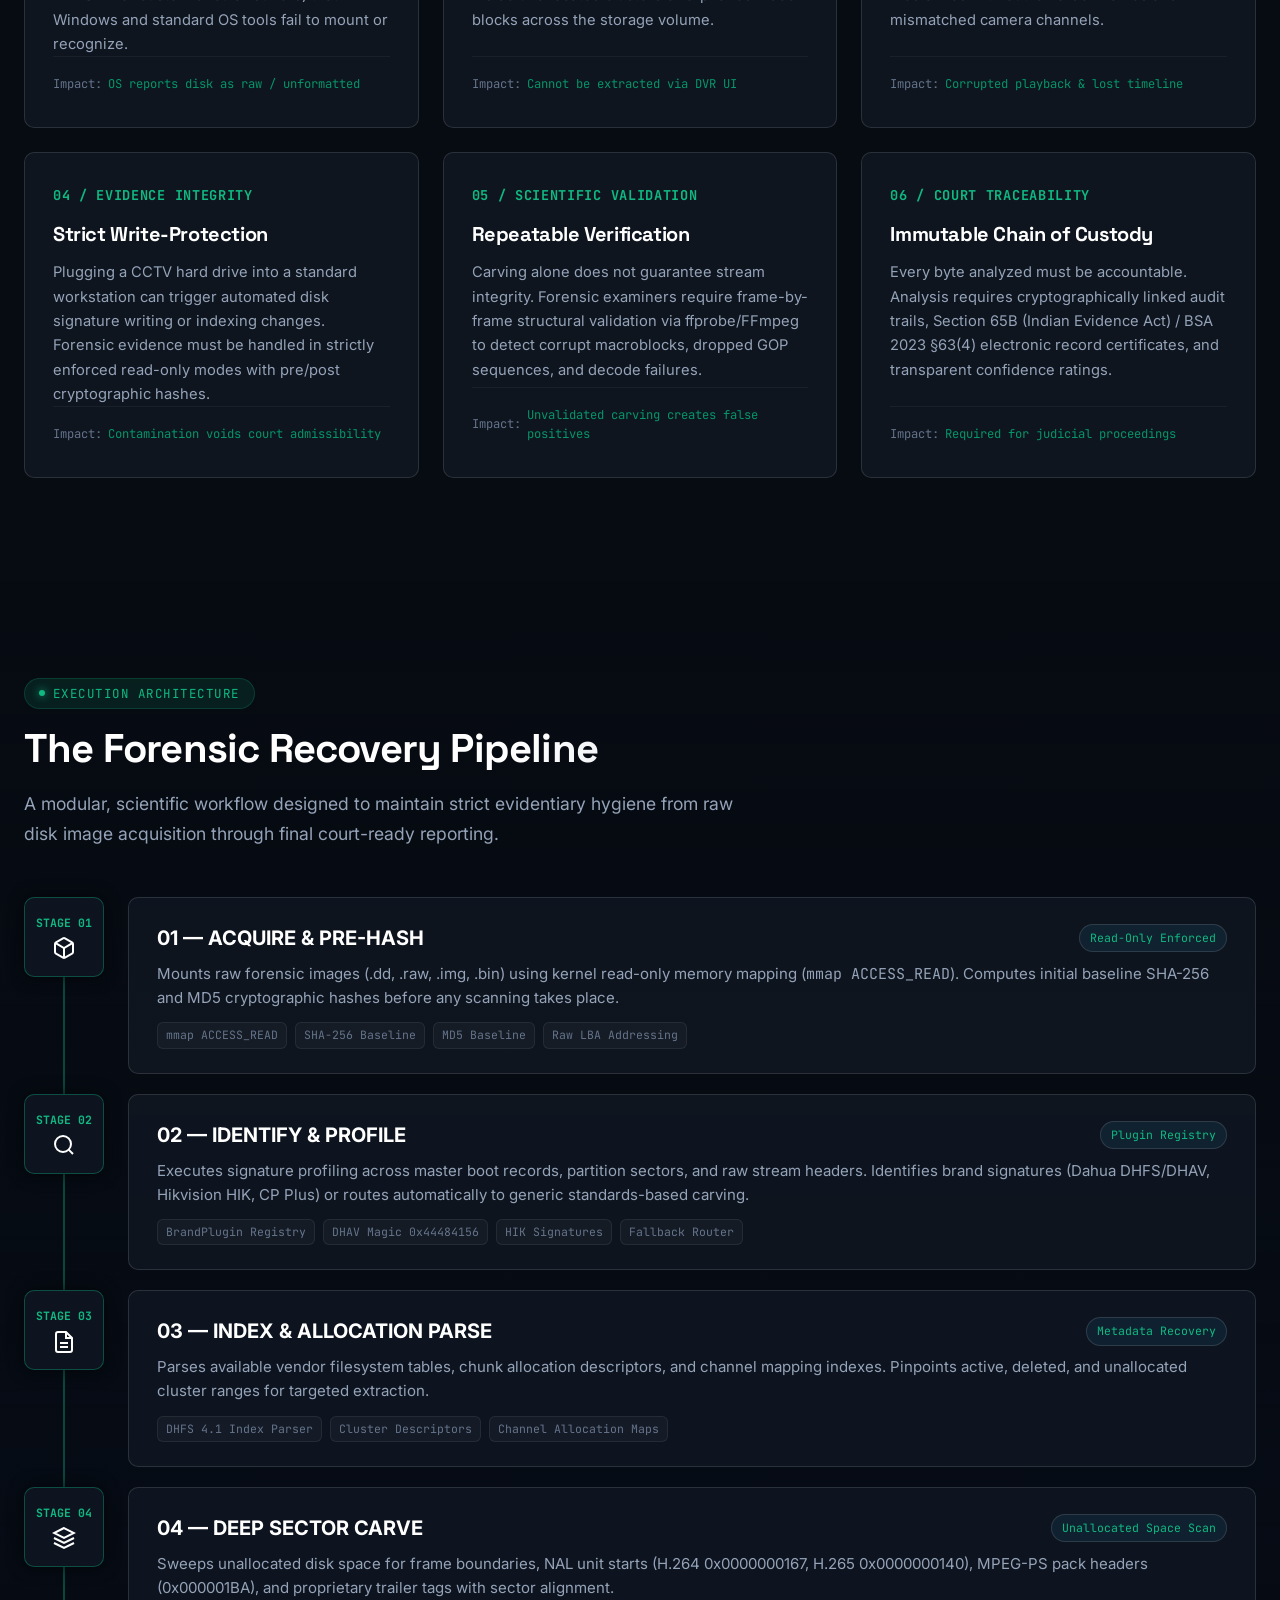
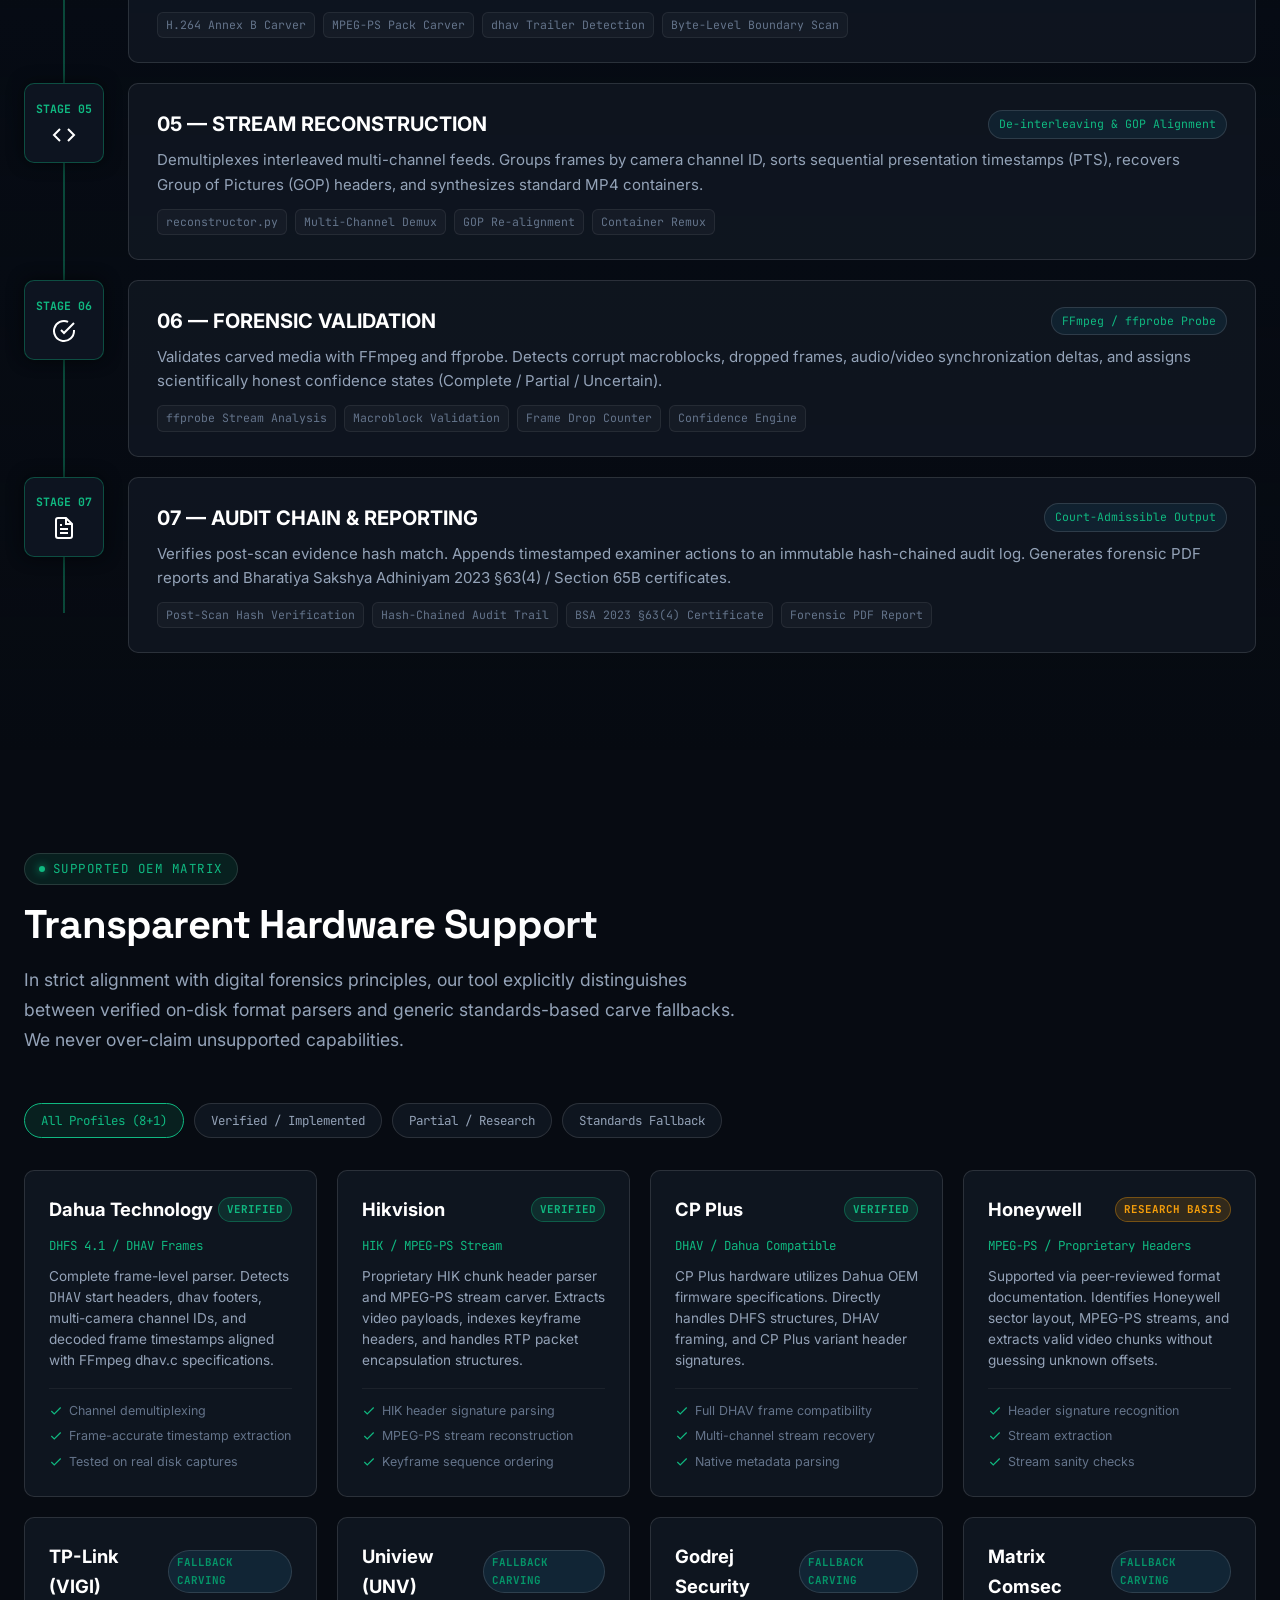
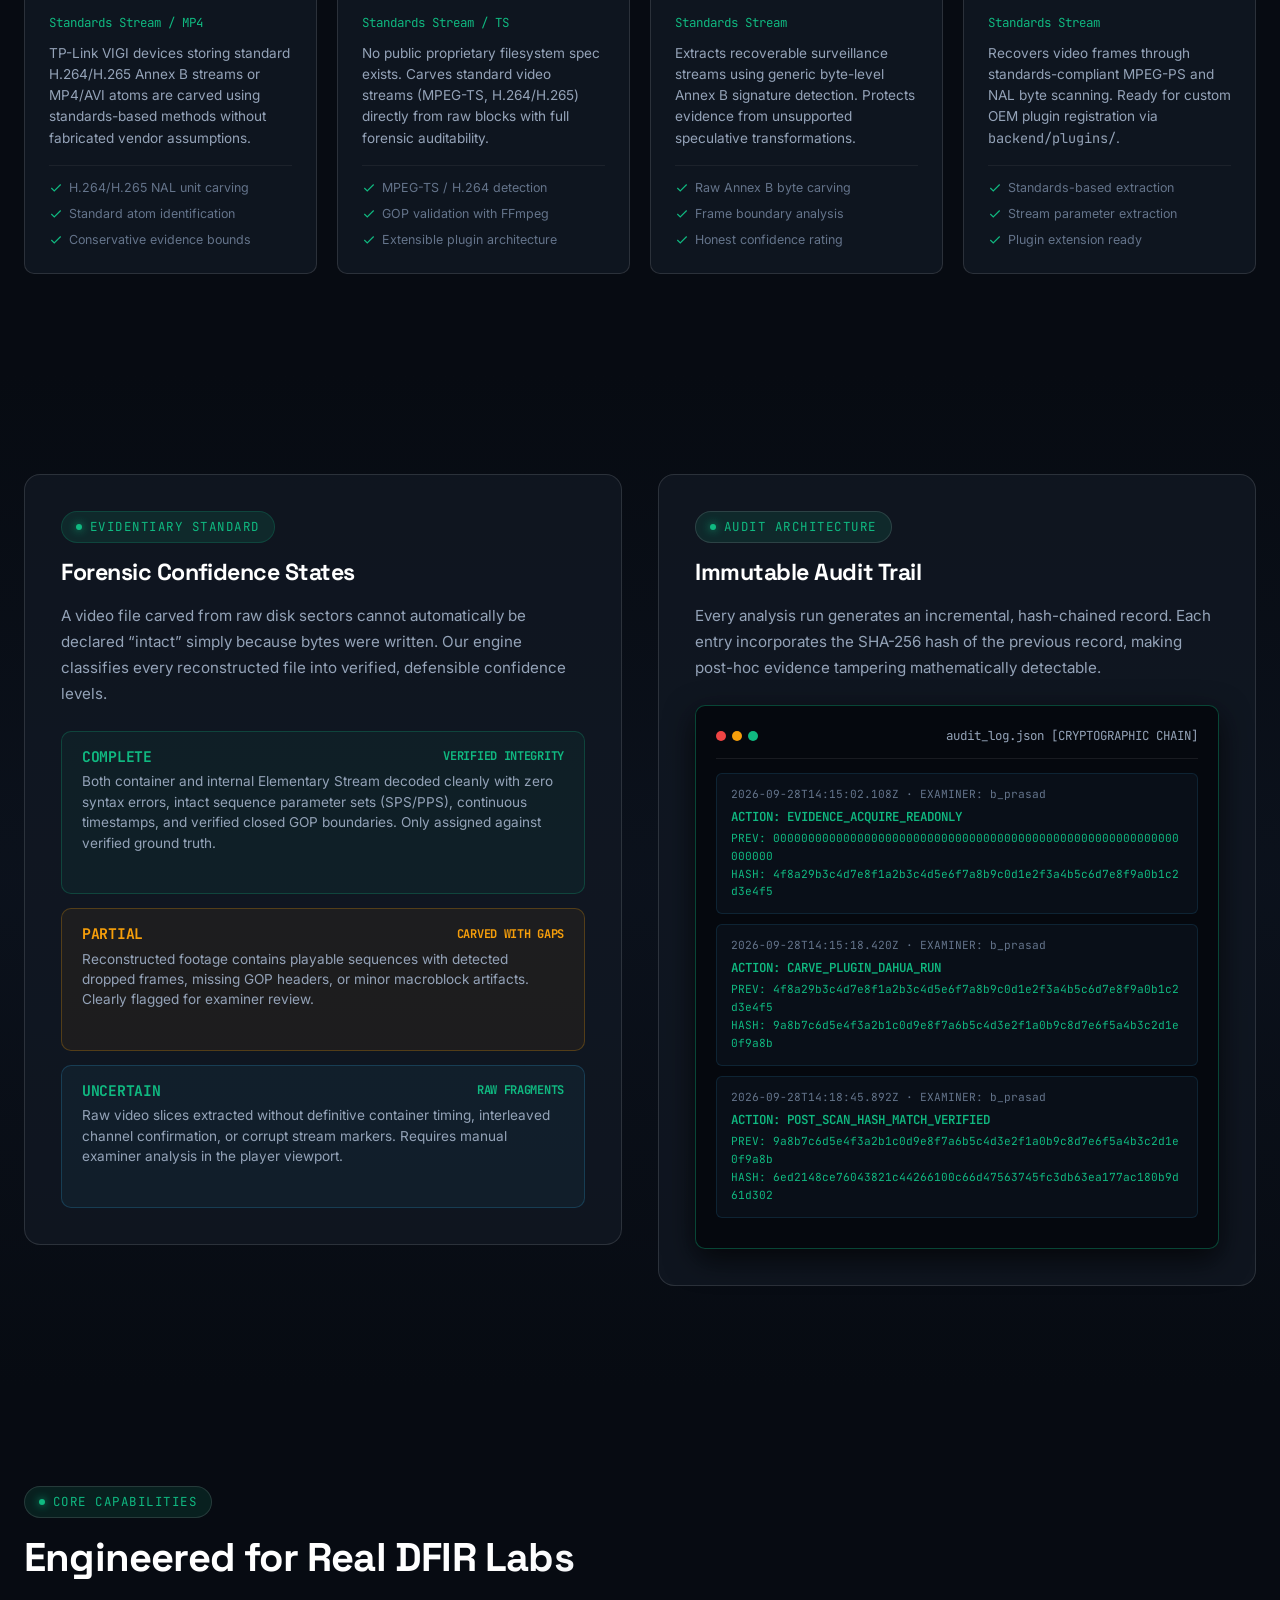
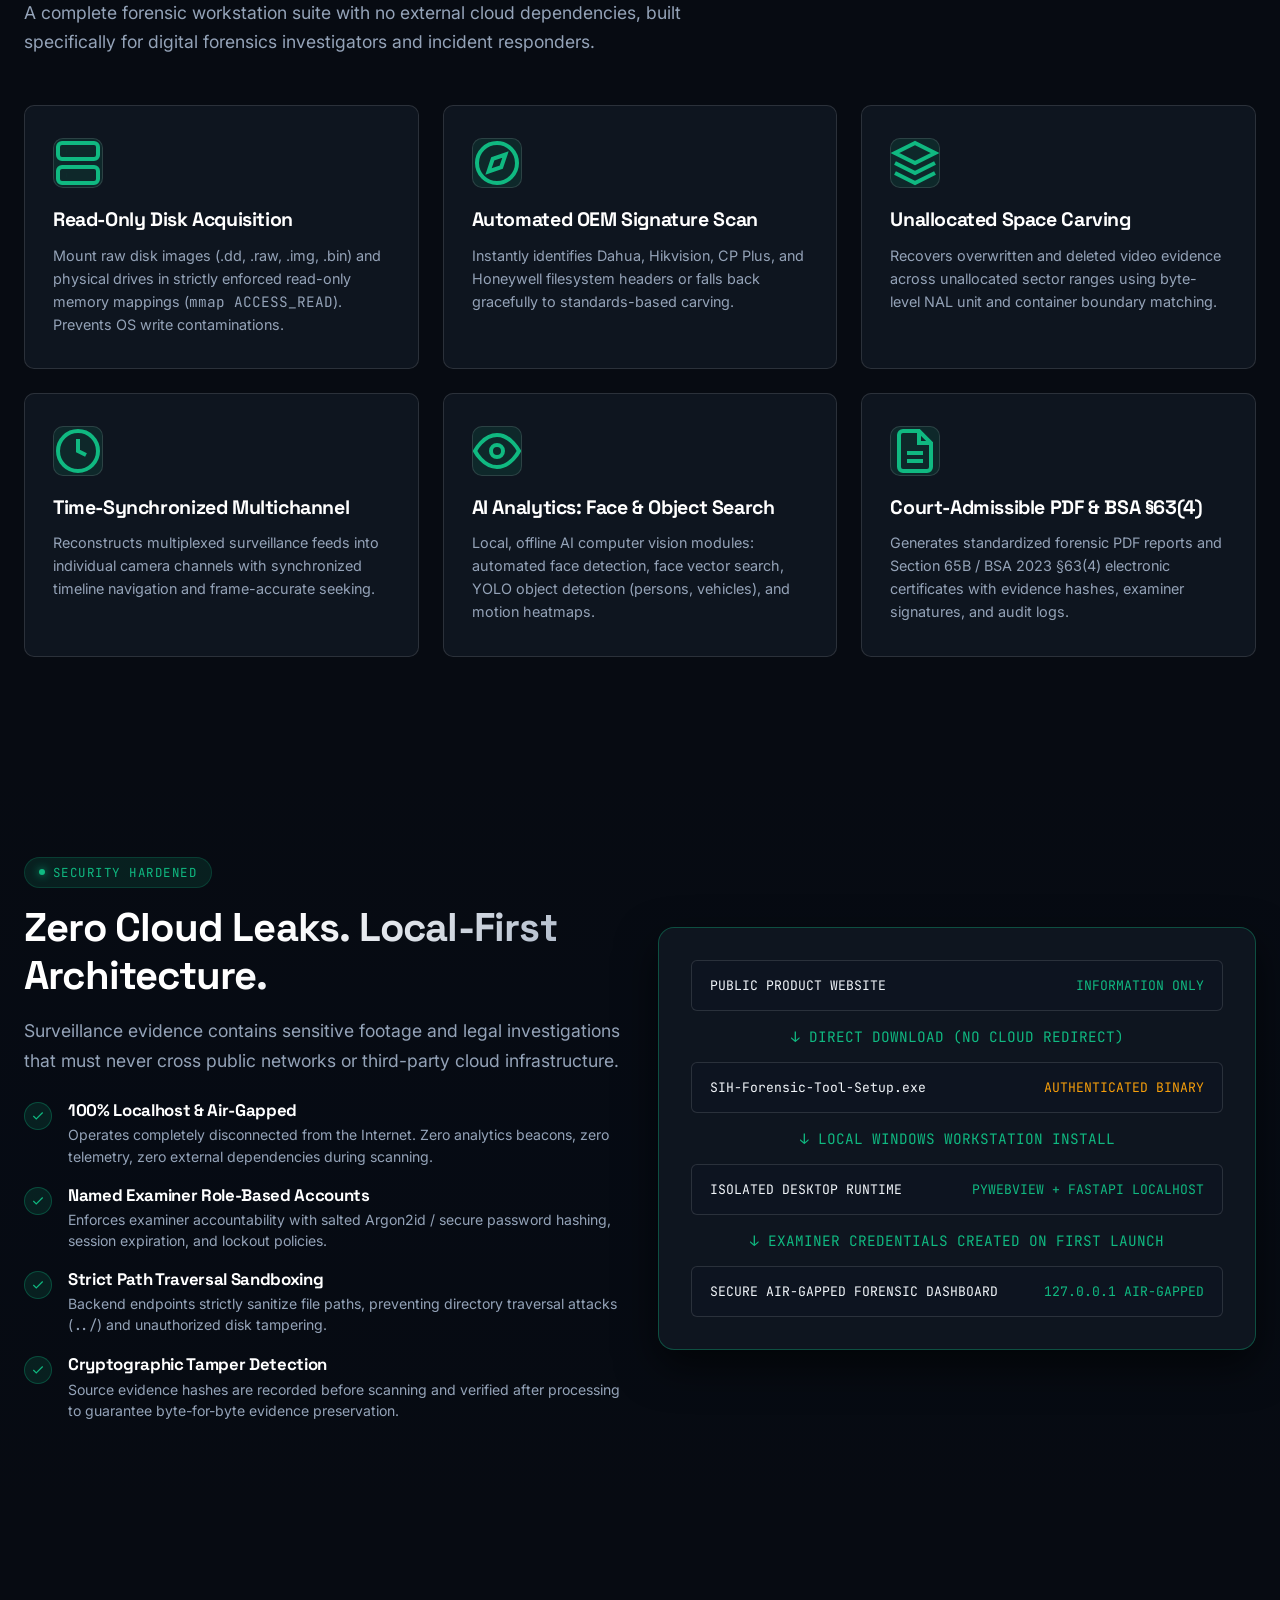
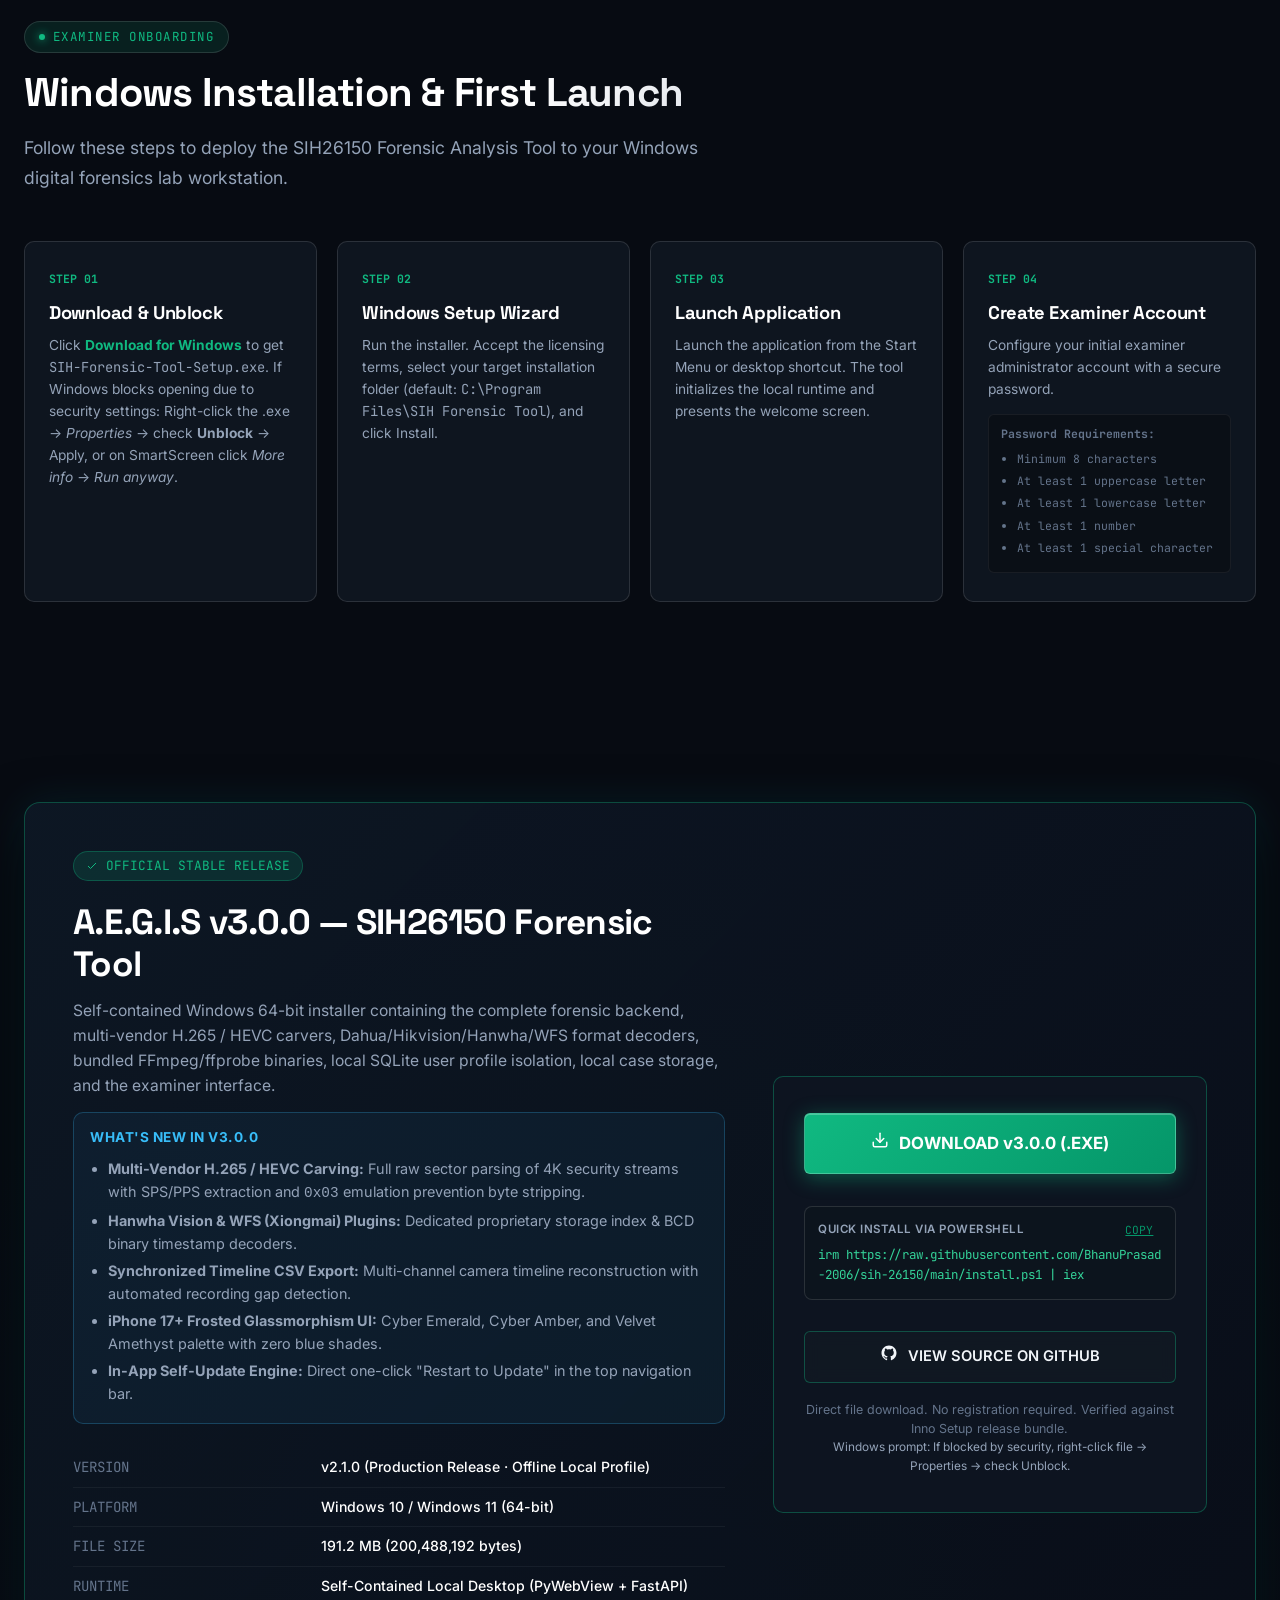
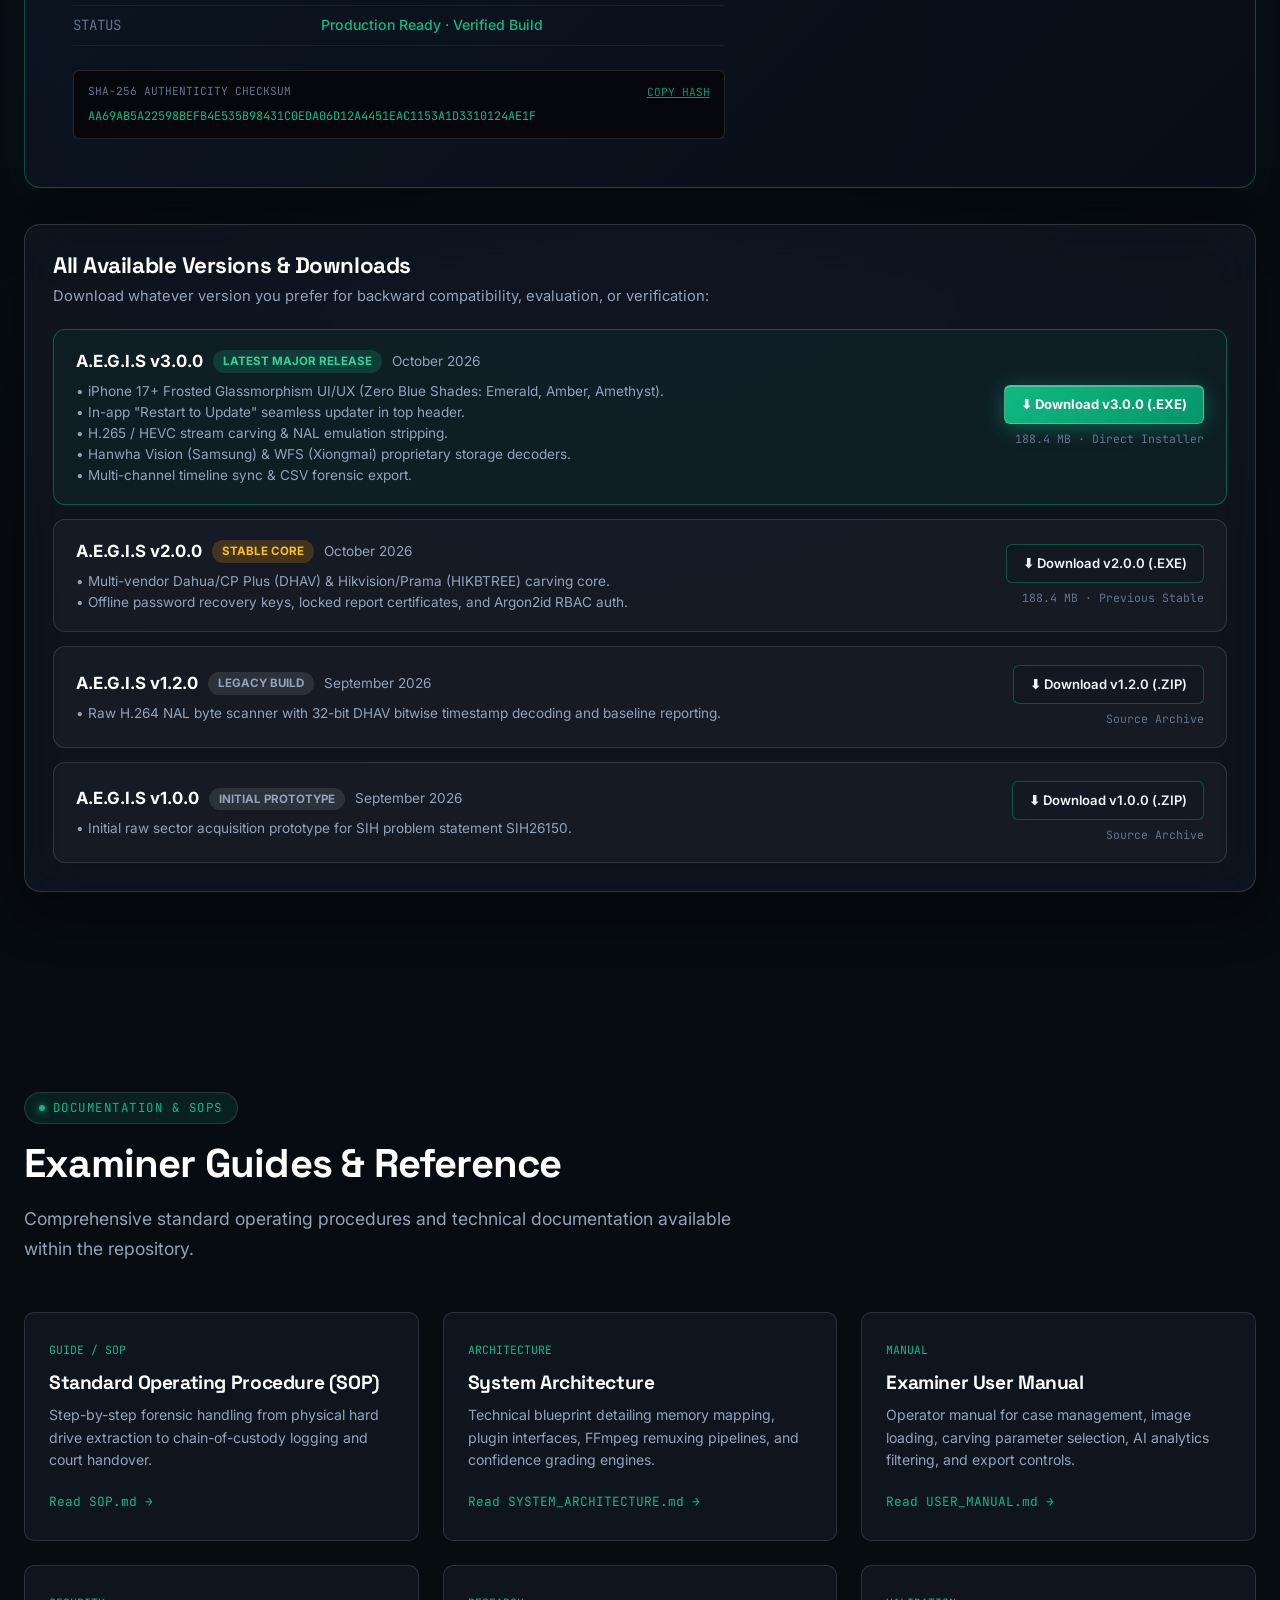
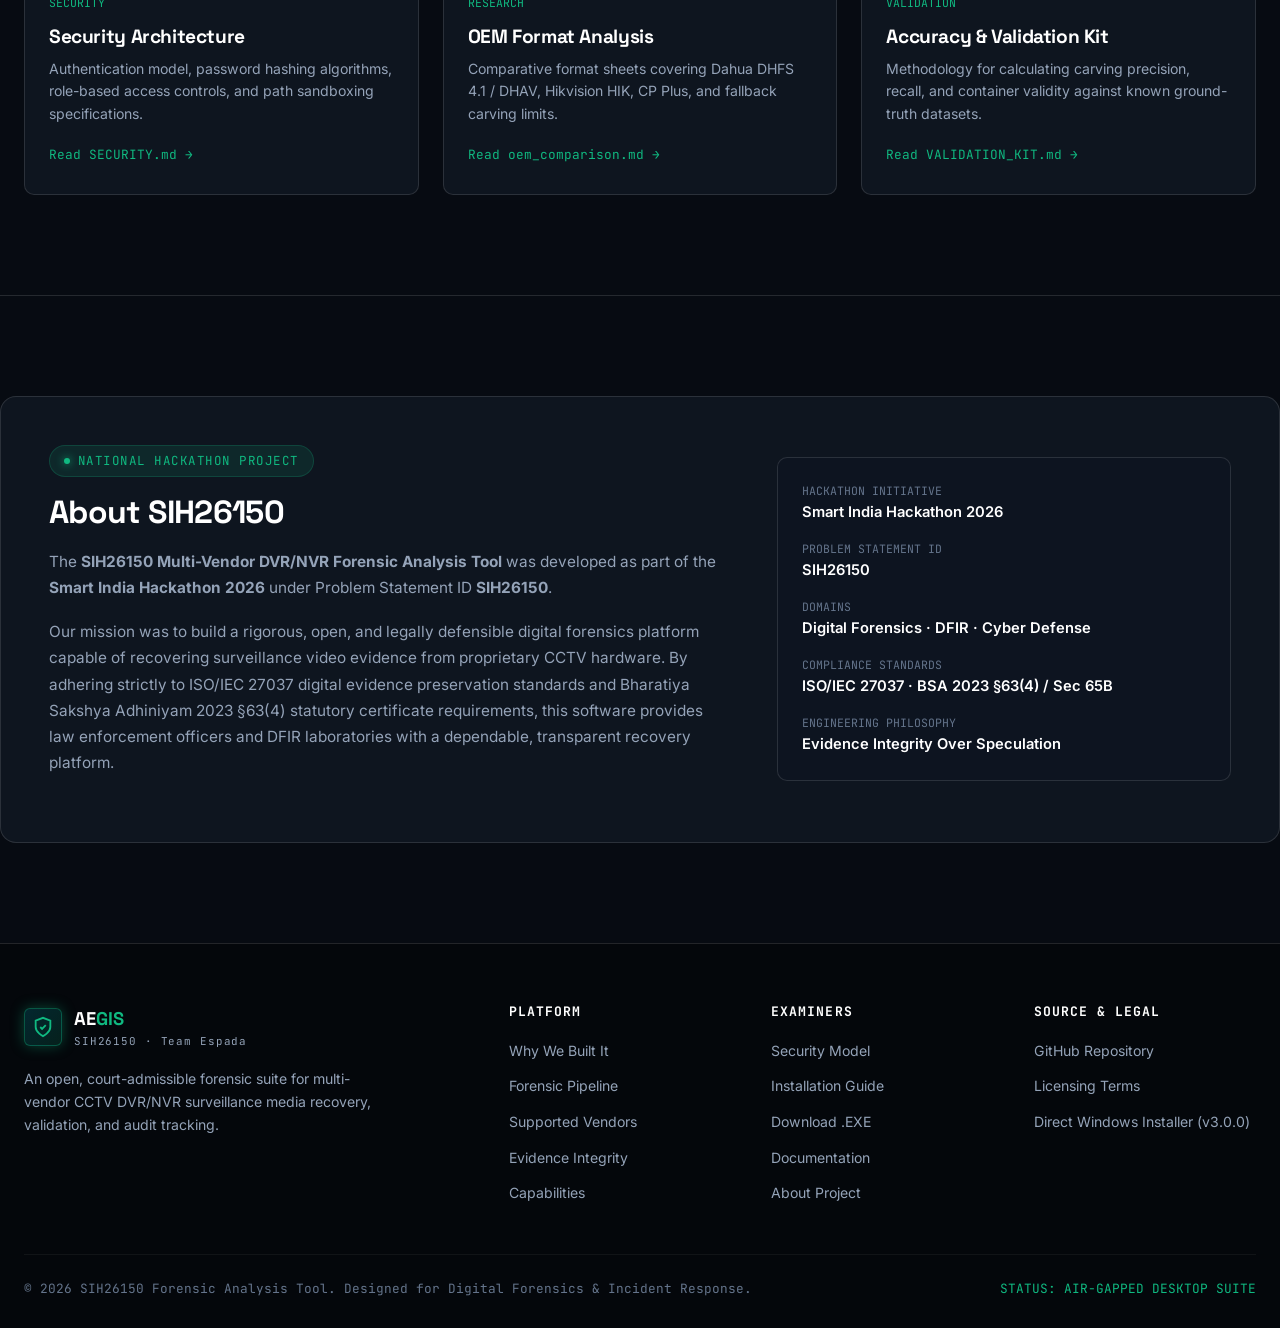
==== commit b582dd68: "chore(deploy): auto-deploy website from commit b0dd8cd0b733146403bb7e357e9ea212419e6418 [skip ci] b0" ====
--- a/index.html
+++ b/index.html
@@ -3,13 +3,13 @@
 <head>
   <meta charset="UTF-8">
   <meta name="viewport" content="width=device-width, initial-scale=1.0">
-  <title>AEGIS — Multi-Vendor DVR/NVR Forensic Analysis Tool · SIH26150 · Team Espada</title>
+  <title>A.E.G.I.S — Multi-Vendor DVR/NVR Forensic Analysis Tool · SIH26150 · Team Espada</title>
   <meta name="description" content="A local, air-gapped digital forensics platform for acquisition, recovery, reconstruction, validation and reporting of CCTV video evidence across multiple DVR/NVR formats.">
   <meta name="keywords" content="DVR forensics, NVR forensics, video carving, DHAV, HIK, CCTV recovery, digital forensics, DFIR, SHA-256 evidence integrity">
   <meta name="author" content="SIH26150 Forensic Engineering Team">
 
   <!-- OpenGraph / Social Meta Tags -->
-  <meta property="og:title" content="AEGIS — Multi-Vendor DVR/NVR Forensic Analysis Tool (SIH26150)">
+  <meta property="og:title" content="A.E.G.I.S — Multi-Vendor DVR/NVR Forensic Analysis Tool (SIH26150)">
   <meta property="og:description" content="Local, air-gapped forensic acquisition, stream reconstruction, and evidence verification for law enforcement and DFIR labs.">
   <meta property="og:type" content="website">
 
@@ -103,7 +103,7 @@
         </div>
 
         <h1 class="hero-h1">
-          <span class="gradient-text">AEGIS</span><br>DVR/NVR FORENSIC ANALYSIS
+          <span class="gradient-text">A.E.G.I.S</span><br>DVR/NVR FORENSIC ANALYSIS
         </h1>
 
         <div class="hero-subheadline">
@@ -922,12 +922,12 @@
             <svg width="12" height="12" viewBox="0 0 24 24" fill="none" stroke="currentColor" stroke-width="2"><polyline points="20 6 9 17 4 12"></polyline></svg>
             OFFICIAL STABLE RELEASE
           </span>
-          <h3>AEGIS v2.1.0 — SIH26150 Forensic Tool</h3>
+          <h3>A.E.G.I.S v3.0.0 — SIH26150 Forensic Tool</h3>
           <p style="color: var(--text-muted); font-size: 0.98rem; line-height: 1.6;">
             Self-contained Windows 64-bit installer containing the complete forensic backend, multi-vendor H.265 / HEVC carvers, Dahua/Hikvision/Hanwha/WFS format decoders, bundled FFmpeg/ffprobe binaries, local SQLite user profile isolation, local case storage, and the examiner interface.
           </p>
           <div class="whats-new">
-            <div class="whats-new-title">What's new in v2.1.0</div>
+            <div class="whats-new-title">What's new in v3.0.0</div>
             <ul>
               <li><b>Multi-Vendor H.265 / HEVC Carving:</b> Full raw sector parsing of 4K security streams with SPS/PPS extraction and <code>0x03</code> emulation prevention byte stripping.</li>
               <li><b>Hanwha Vision &amp; WFS (Xiongmai) Plugins:</b> Dedicated proprietary storage index &amp; BCD binary timestamp decoders.</li>
@@ -1020,7 +1020,7 @@
           <div style="display: flex; justify-content: space-between; align-items: center; flex-wrap: wrap; gap: 14px; background: rgba(16, 185, 129, 0.06); border: 1px solid rgba(16, 185, 129, 0.4); border-radius: 12px; padding: 18px 22px;">
             <div>
               <div style="display: flex; align-items: center; gap: 10px; font-weight: 700; font-size: 1.05rem; color: #ffffff;">
-                <span>AEGIS v3.0.0</span>
+                <span>A.E.G.I.S v3.0.0</span>
                 <span style="font-size: 0.72rem; padding: 2px 10px; border-radius: 999px; background: rgba(16, 185, 129, 0.2); color: #34d399; font-weight: 700;">LATEST MAJOR RELEASE</span>
                 <span style="color: var(--text-muted); font-size: 0.85rem; font-weight: normal;">October 2026</span>
               </div>
@@ -1042,7 +1042,7 @@
           <div style="display: flex; justify-content: space-between; align-items: center; flex-wrap: wrap; gap: 14px; background: rgba(255, 255, 255, 0.03); border: 1px solid rgba(255, 255, 255, 0.12); border-radius: 12px; padding: 18px 22px;">
             <div>
               <div style="display: flex; align-items: center; gap: 10px; font-weight: 700; font-size: 1.05rem; color: #ffffff;">
-                <span>AEGIS v2.0.0</span>
+                <span>A.E.G.I.S v2.0.0</span>
                 <span style="font-size: 0.72rem; padding: 2px 10px; border-radius: 999px; background: rgba(245, 158, 11, 0.2); color: #fbbf24; font-weight: 700;">STABLE CORE</span>
                 <span style="color: var(--text-muted); font-size: 0.85rem; font-weight: normal;">October 2026</span>
               </div>
@@ -1061,7 +1061,7 @@
           <div style="display: flex; justify-content: space-between; align-items: center; flex-wrap: wrap; gap: 14px; background: rgba(255, 255, 255, 0.03); border: 1px solid rgba(255, 255, 255, 0.12); border-radius: 12px; padding: 18px 22px;">
             <div>
               <div style="display: flex; align-items: center; gap: 10px; font-weight: 700; font-size: 1.05rem; color: #ffffff;">
-                <span>AEGIS v1.2.0</span>
+                <span>A.E.G.I.S v1.2.0</span>
                 <span style="font-size: 0.72rem; padding: 2px 10px; border-radius: 999px; background: rgba(255, 255, 255, 0.1); color: var(--text-muted); font-weight: 700;">LEGACY BUILD</span>
                 <span style="color: var(--text-muted); font-size: 0.85rem; font-weight: normal;">September 2026</span>
               </div>
@@ -1079,7 +1079,7 @@
           <div style="display: flex; justify-content: space-between; align-items: center; flex-wrap: wrap; gap: 14px; background: rgba(255, 255, 255, 0.03); border: 1px solid rgba(255, 255, 255, 0.12); border-radius: 12px; padding: 18px 22px;">
             <div>
               <div style="display: flex; align-items: center; gap: 10px; font-weight: 700; font-size: 1.05rem; color: #ffffff;">
-                <span>AEGIS v1.0.0</span>
+                <span>A.E.G.I.S v1.0.0</span>
                 <span style="font-size: 0.72rem; padding: 2px 10px; border-radius: 999px; background: rgba(255, 255, 255, 0.1); color: var(--text-muted); font-weight: 700;">INITIAL PROTOTYPE</span>
                 <span style="color: var(--text-muted); font-size: 0.85rem; font-weight: normal;">September 2026</span>
               </div>
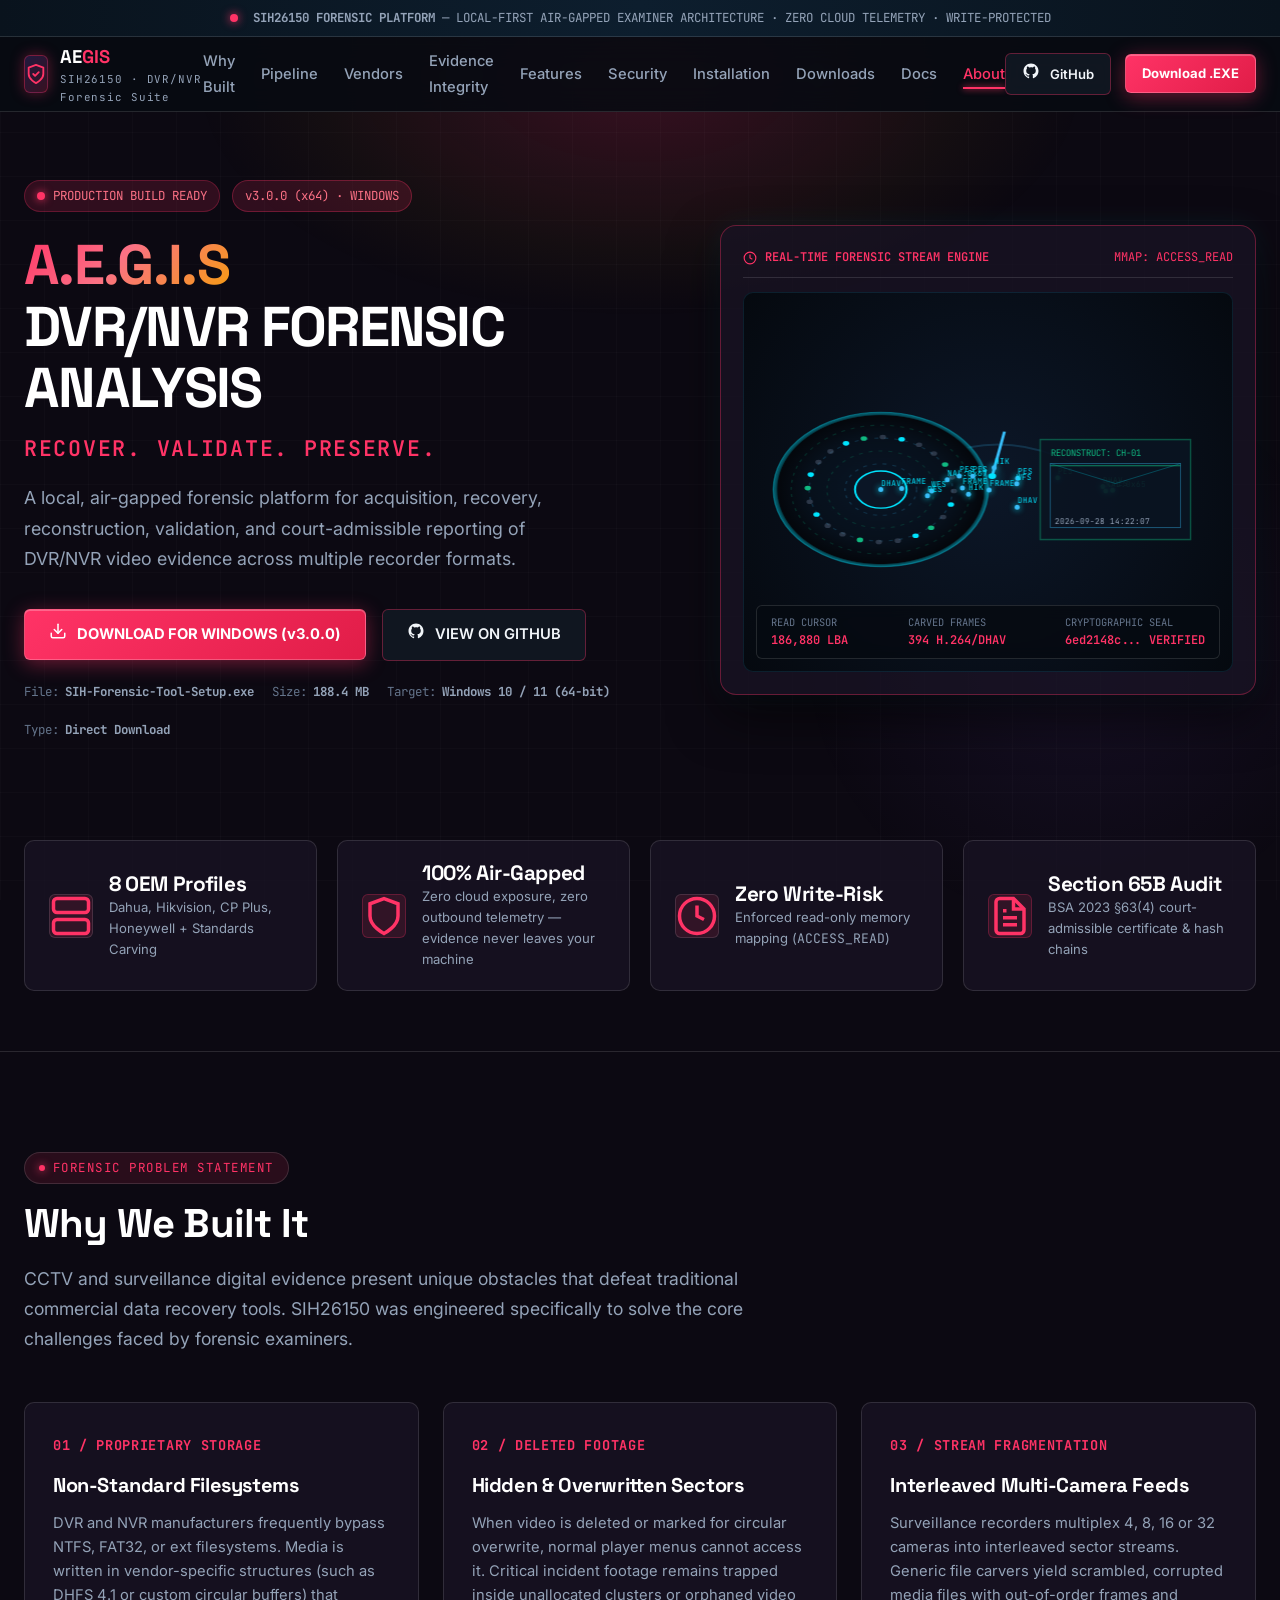
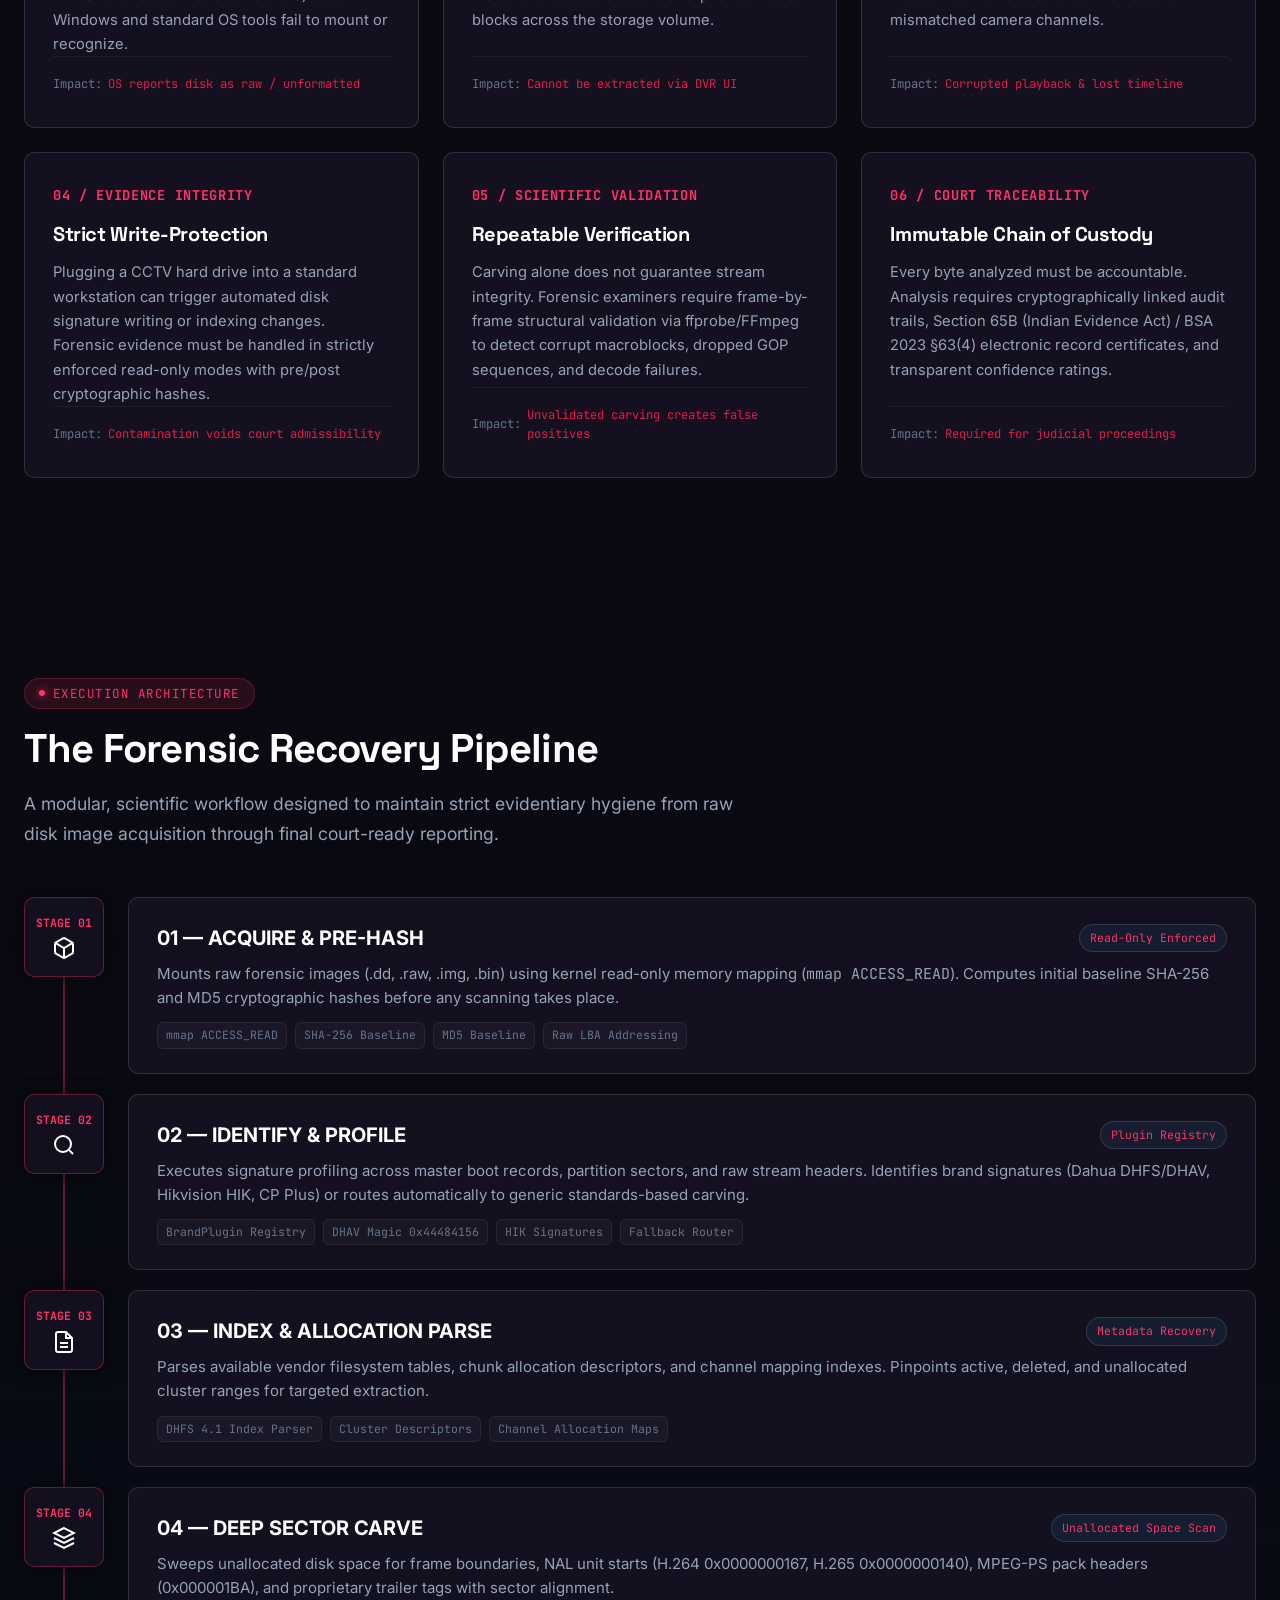
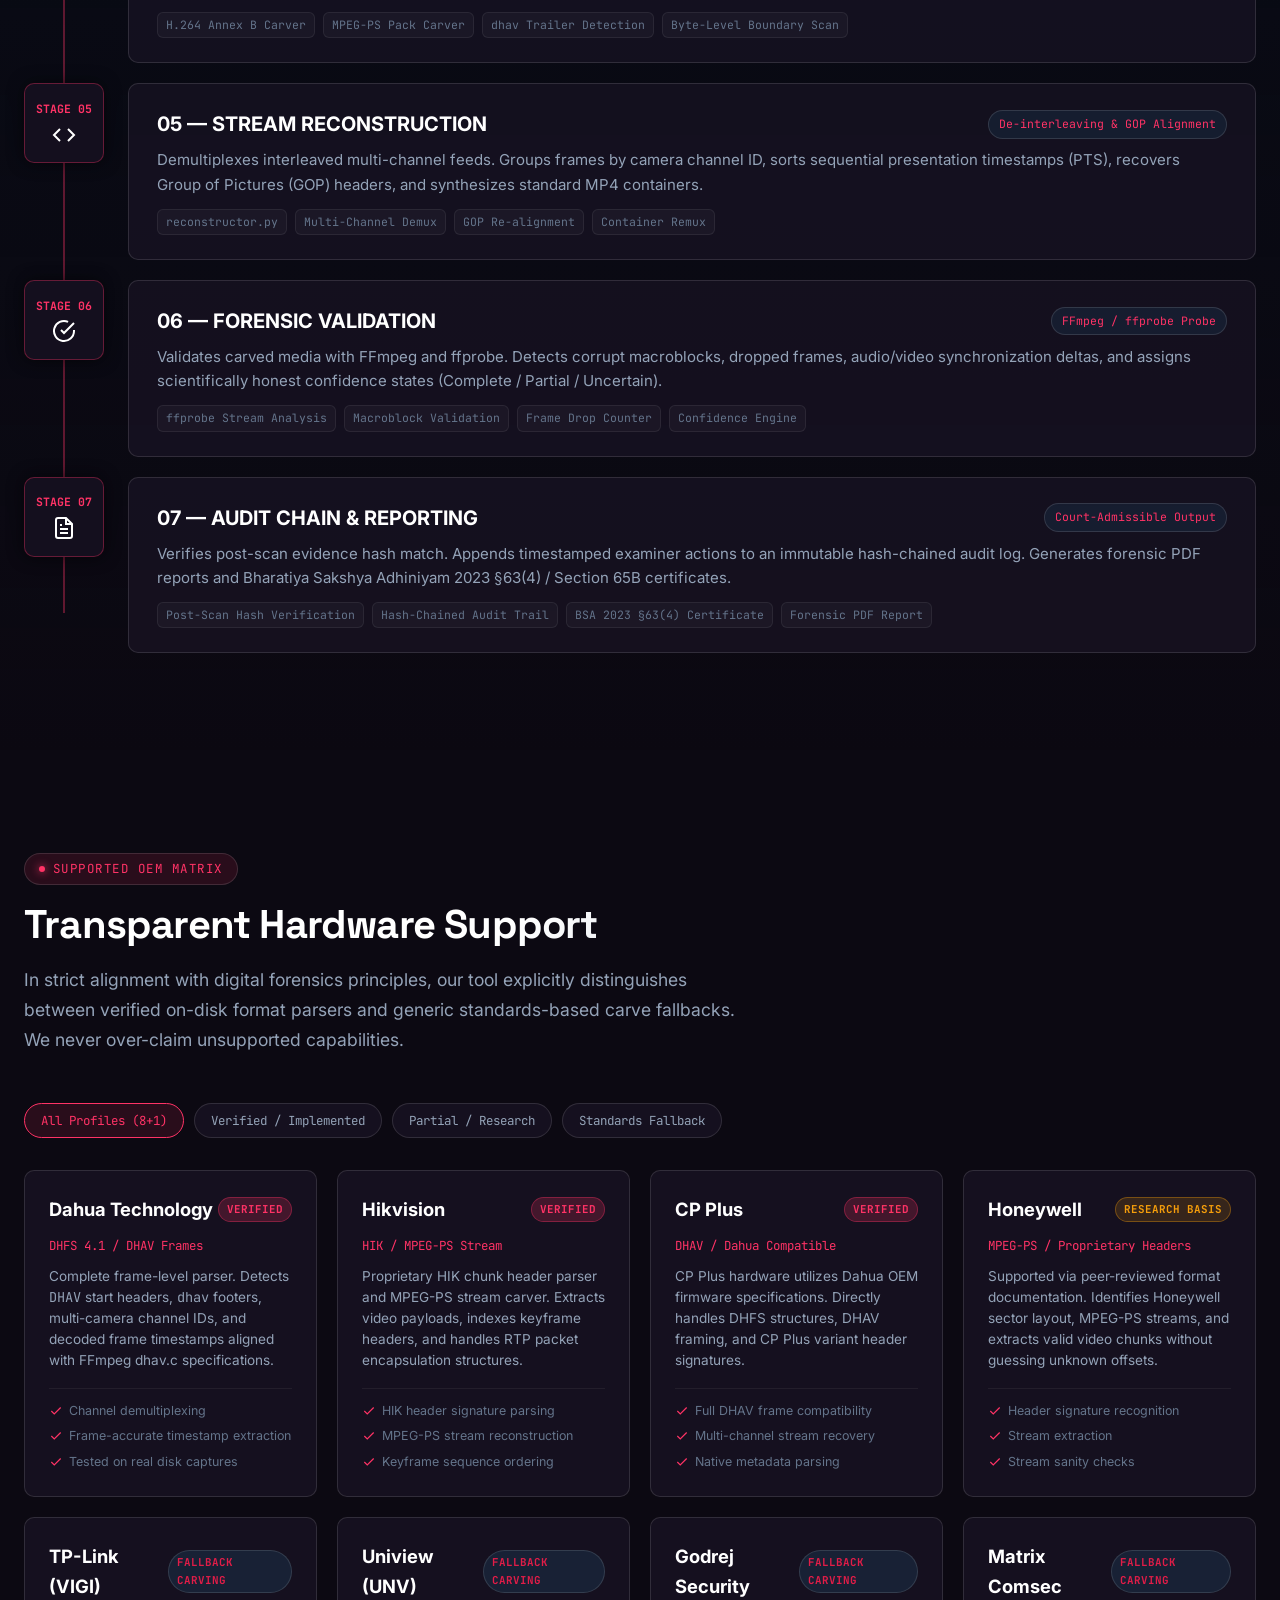
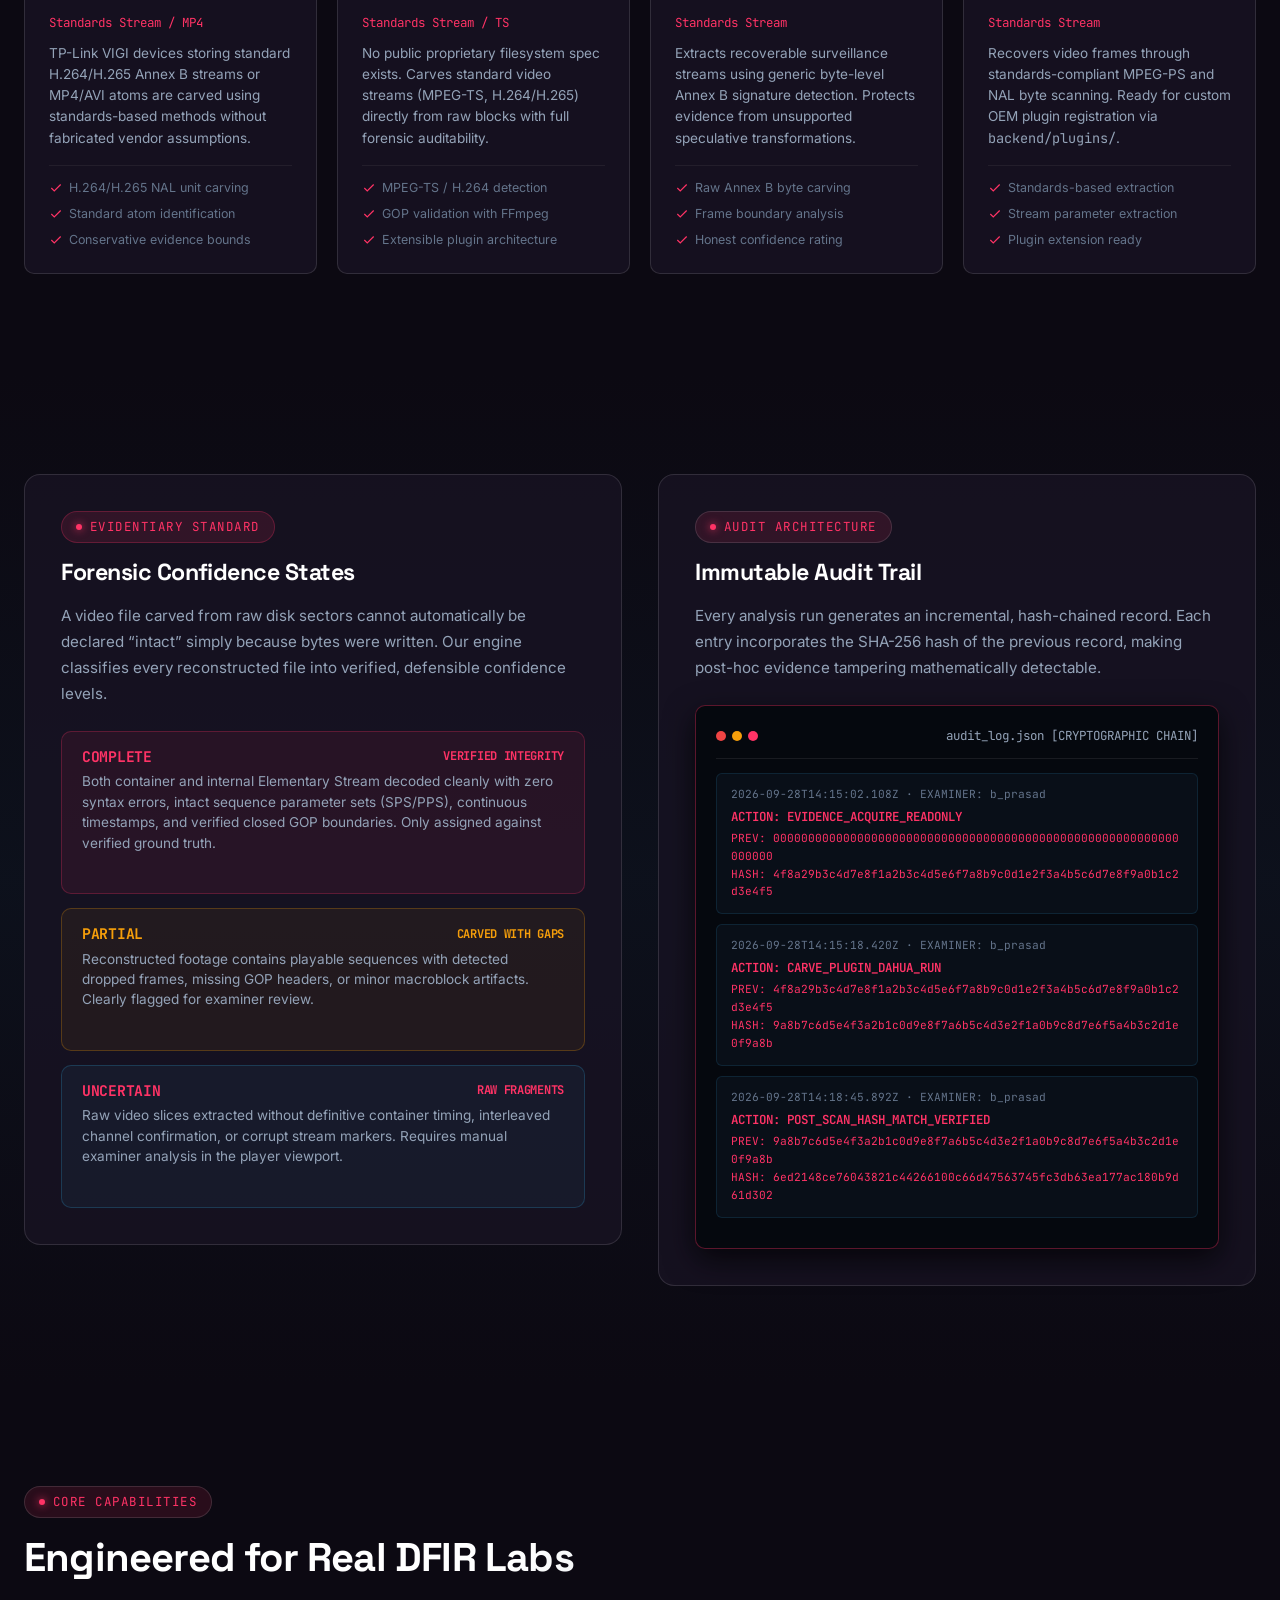
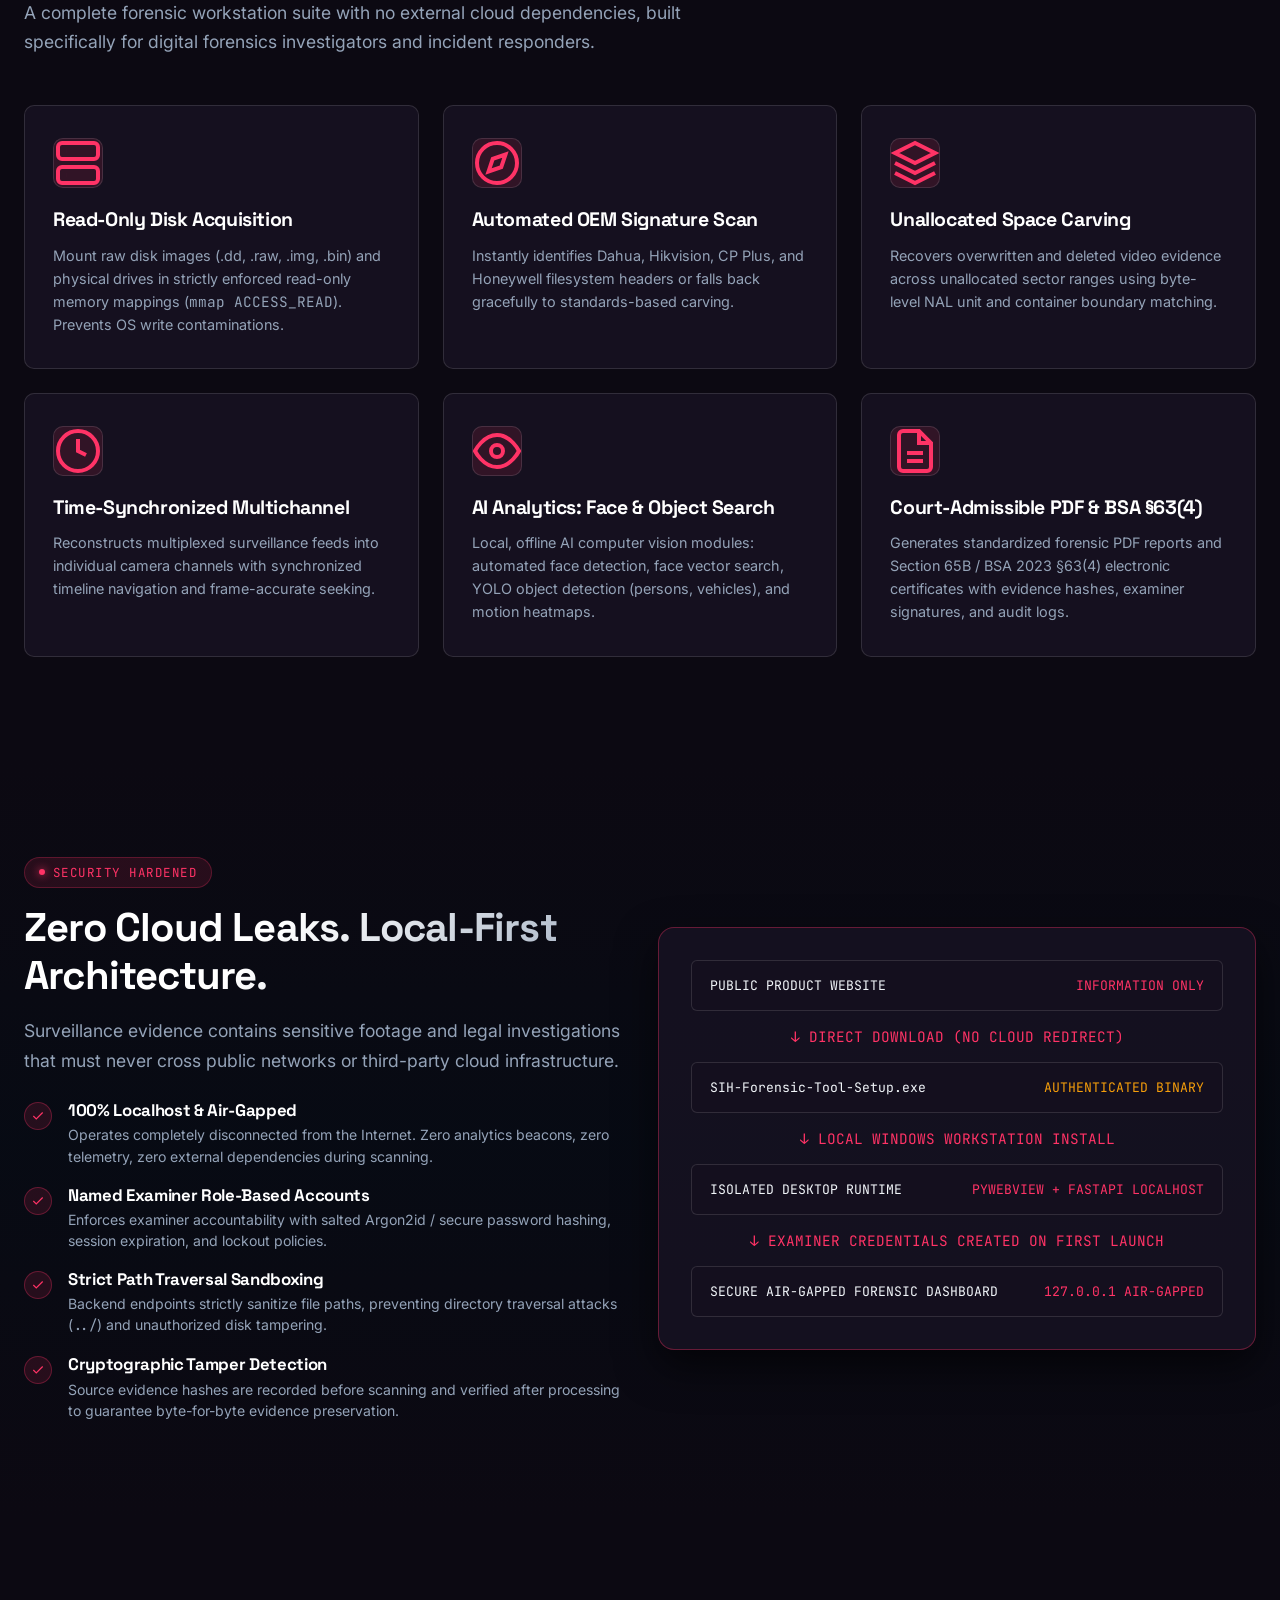
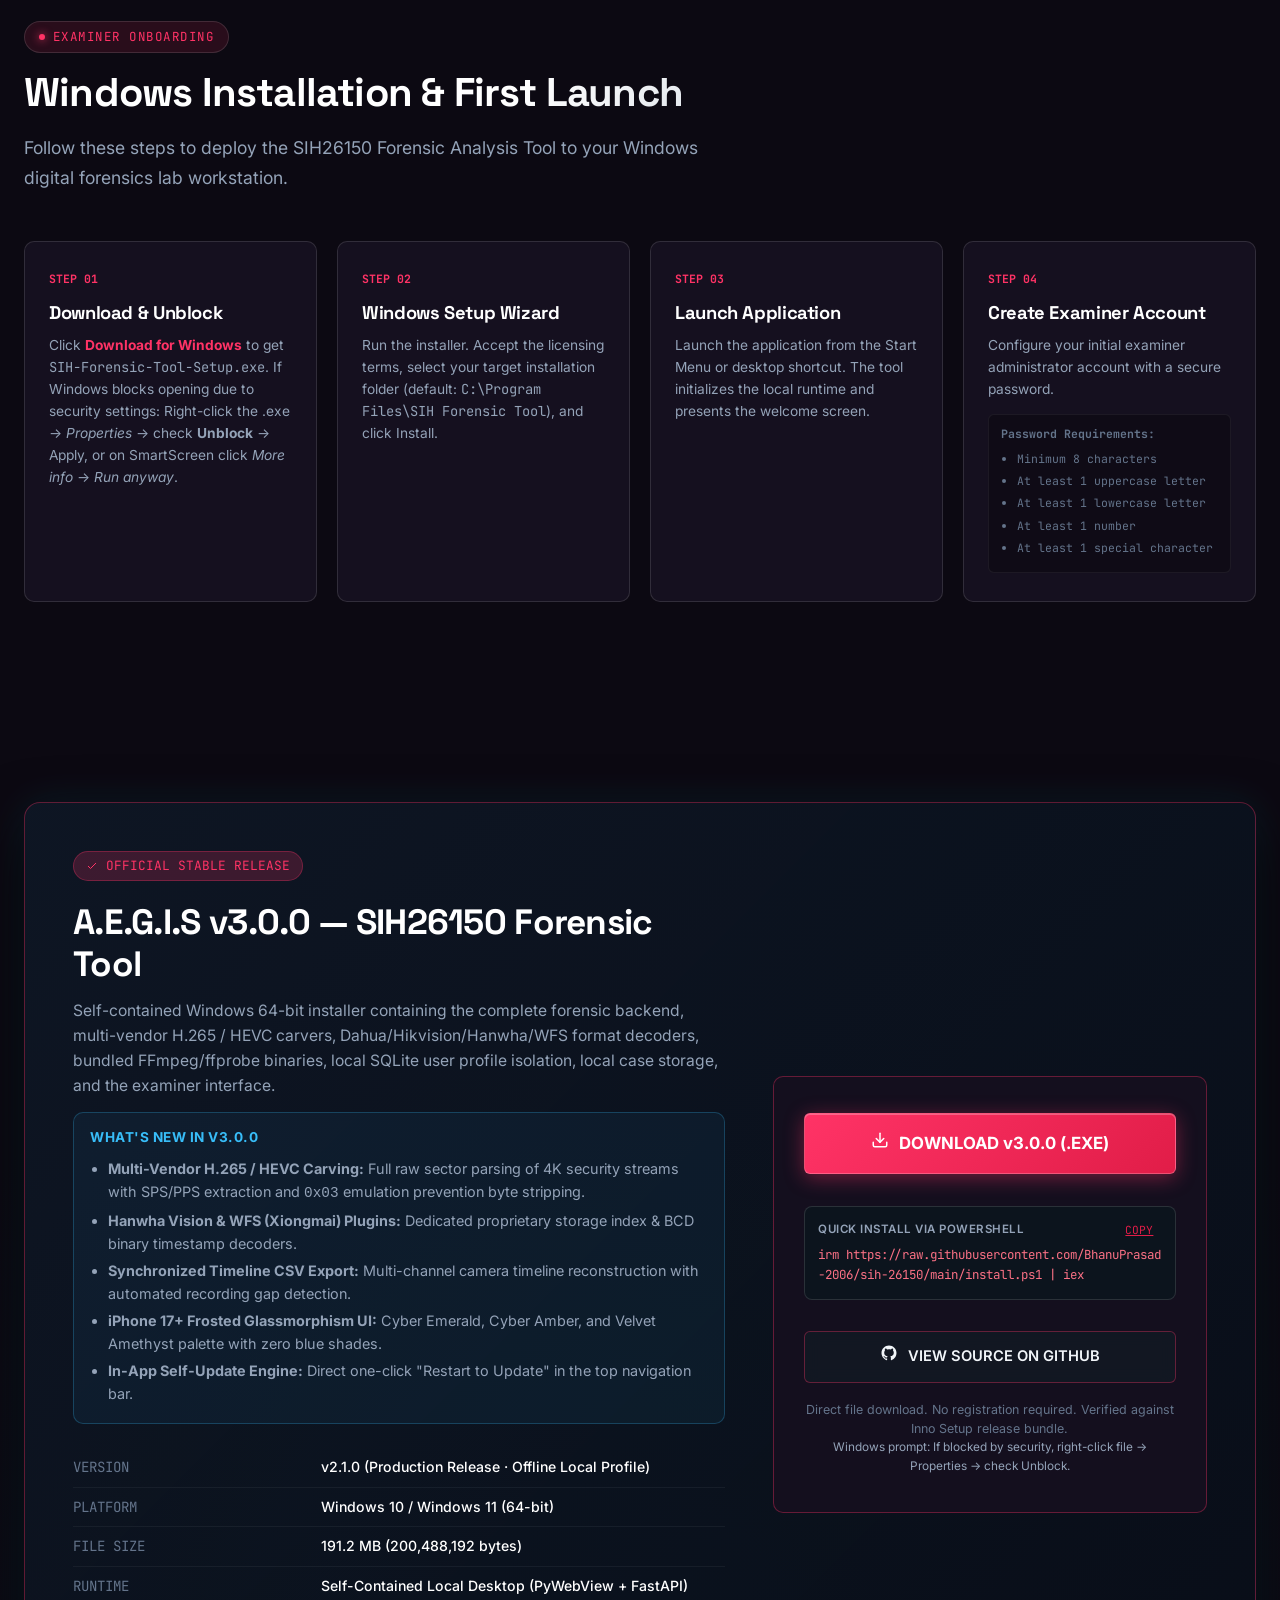
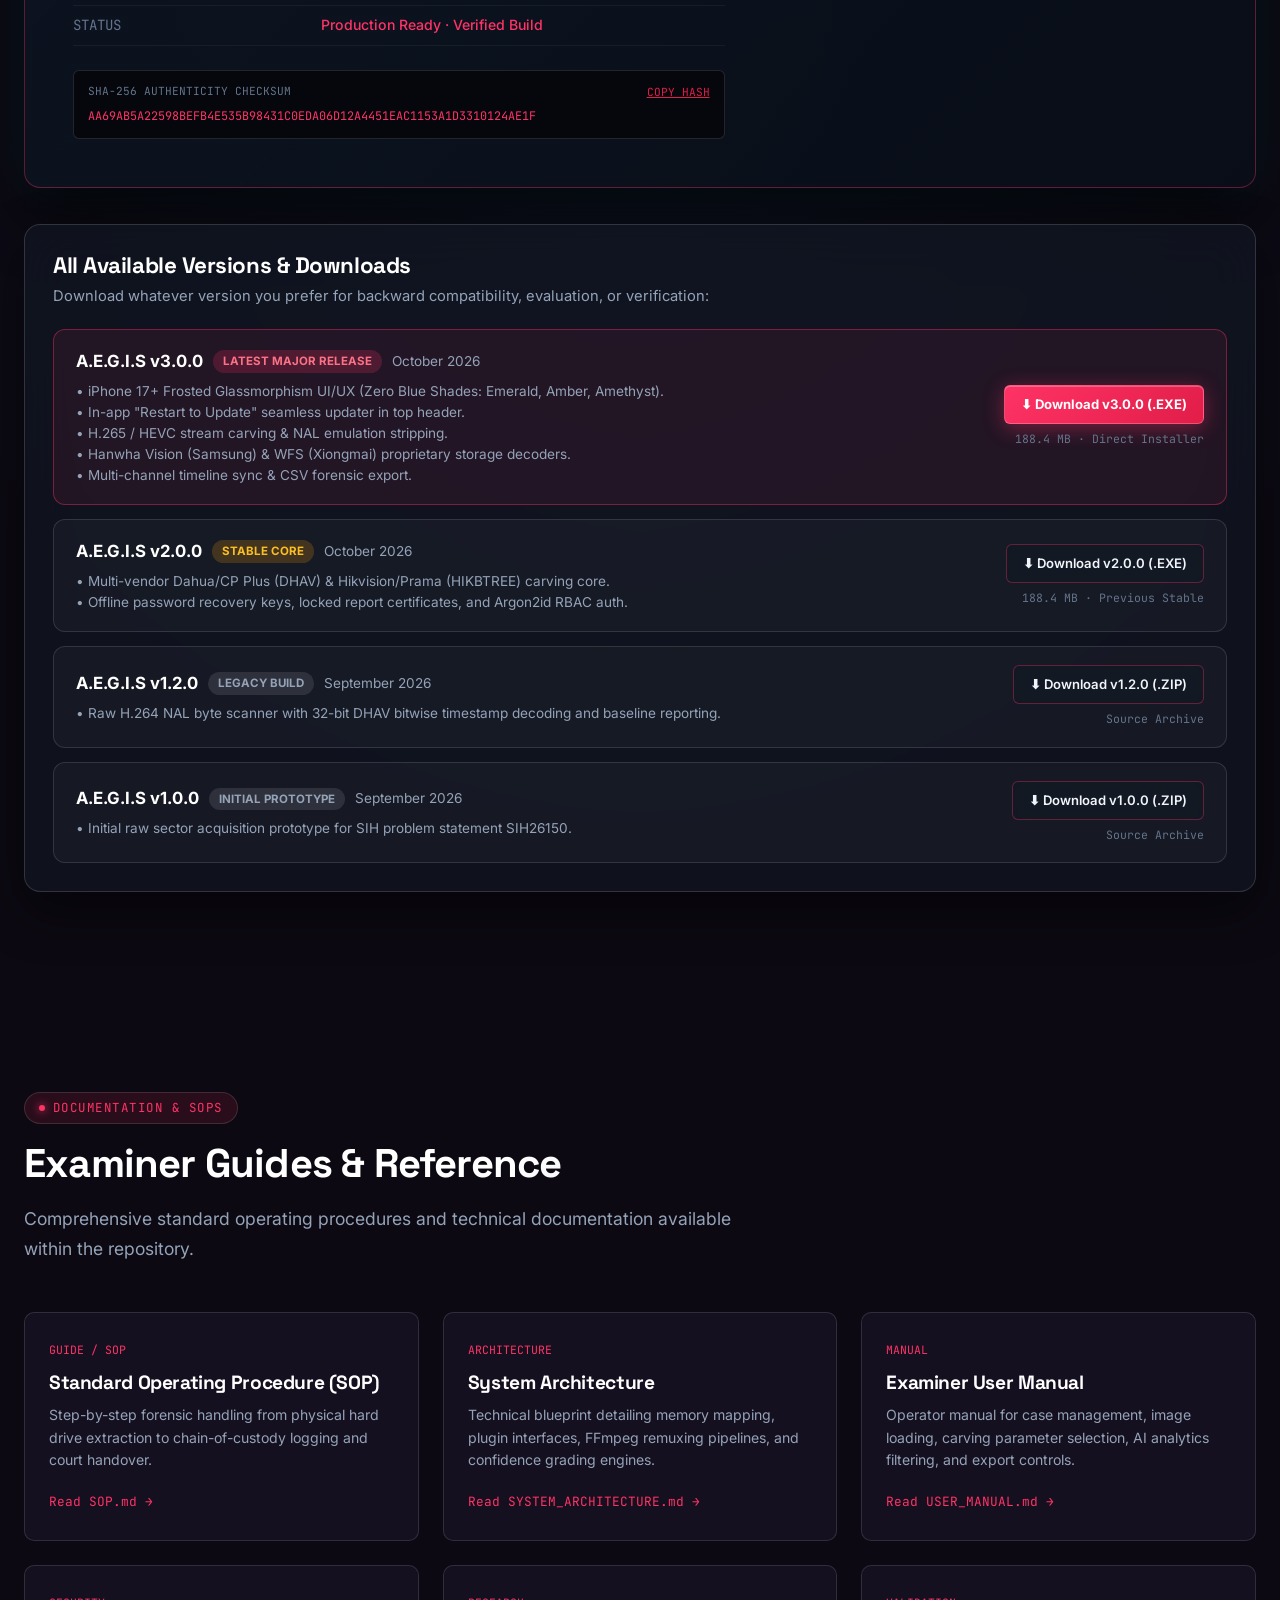
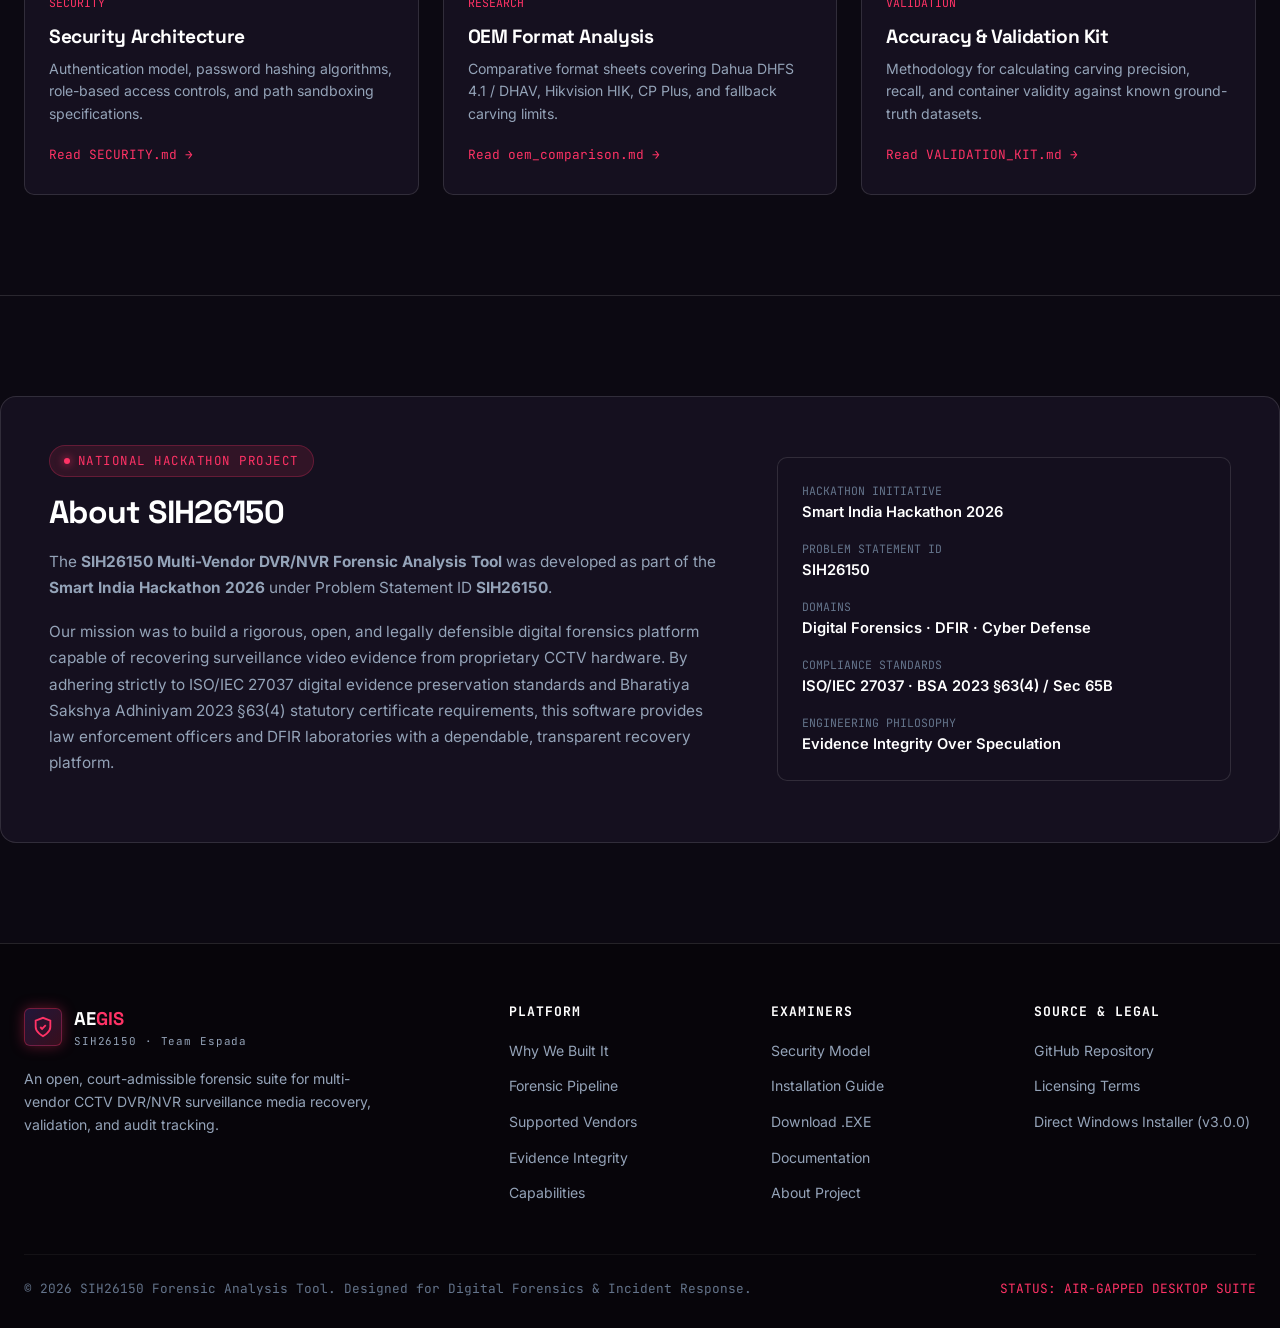
==== commit dc230a49: "chore(deploy): auto-deploy website from commit f6306086cd94620d08e01997815e36874cb66b35 [skip ci] f6" ====
--- a/index.html
+++ b/index.html
@@ -153,7 +153,7 @@
             <svg width="14" height="14" viewBox="0 0 24 24" fill="none" stroke="currentColor" stroke-width="2"><circle cx="12" cy="12" r="10"></circle><polyline points="12 6 12 12 16 14"></polyline></svg>
             REAL-TIME FORENSIC STREAM ENGINE
           </div>
-          <div class="mono" style="color: #10b981;">MMAP: ACCESS_READ</div>
+          <div class="mono" style="color: #ff3366;">MMAP: ACCESS_READ</div>
         </div>
 
         <div class="canvas-container">
@@ -836,7 +836,7 @@
         <div class="sec-flow-box">
           <div class="sec-flow-node">
             <span>PUBLIC PRODUCT WEBSITE</span>
-            <span class="mono" style="color: #10b981;">INFORMATION ONLY</span>
+            <span class="mono" style="color: #ff3366;">INFORMATION ONLY</span>
           </div>
           <div class="sec-flow-arrow">↓ DIRECT DOWNLOAD (NO CLOUD REDIRECT)</div>
           <div class="sec-flow-node">
@@ -846,12 +846,12 @@
           <div class="sec-flow-arrow">↓ LOCAL WINDOWS WORKSTATION INSTALL</div>
           <div class="sec-flow-node">
             <span>ISOLATED DESKTOP RUNTIME</span>
-            <span class="mono" style="color: #10b981;">PYWEBVIEW + FASTAPI LOCALHOST</span>
+            <span class="mono" style="color: #ff3366;">PYWEBVIEW + FASTAPI LOCALHOST</span>
           </div>
           <div class="sec-flow-arrow">↓ EXAMINER CREDENTIALS CREATED ON FIRST LAUNCH</div>
           <div class="sec-flow-node">
             <span>SECURE AIR-GAPPED FORENSIC DASHBOARD</span>
-            <span class="mono" style="color: #10b981;">127.0.0.1 AIR-GAPPED</span>
+            <span class="mono" style="color: #ff3366;">127.0.0.1 AIR-GAPPED</span>
           </div>
         </div>
       </div>
@@ -872,7 +872,7 @@
           <span class="wt-step-badge">STEP 01</span>
           <h4>Download & Unblock</h4>
           <p>
-            Click <strong style="color:#10b981;">Download for Windows</strong> to get <code class="mono">SIH-Forensic-Tool-Setup.exe</code>. If Windows blocks opening due to security settings: Right-click the .exe &rarr; <em>Properties</em> &rarr; check <strong>Unblock</strong> &rarr; Apply, or on SmartScreen click <em>More info</em> &rarr; <em>Run anyway</em>.
+            Click <strong style="color:#ff3366;">Download for Windows</strong> to get <code class="mono">SIH-Forensic-Tool-Setup.exe</code>. If Windows blocks opening due to security settings: Right-click the .exe &rarr; <em>Properties</em> &rarr; check <strong>Unblock</strong> &rarr; Apply, or on SmartScreen click <em>More info</em> &rarr; <em>Run anyway</em>.
           </p>
         </div>
 
@@ -956,7 +956,7 @@
             </tr>
             <tr>
               <td class="label">STATUS</td>
-              <td class="value" style="color: #10b981;">Production Ready · Verified Build</td>
+              <td class="value" style="color: #ff3366;">Production Ready · Verified Build</td>
             </tr>
           </table>
 
@@ -988,7 +988,7 @@
               <span style="font-size: 0.72rem; font-weight: 600; color: #94a3b8; text-transform: uppercase; letter-spacing: 0.5px;">Quick Install via PowerShell</span>
               <button class="copy-hash-btn" onclick="navigator.clipboard.writeText('irm https://raw.githubusercontent.com/BhanuPrasad-2006/sih-26150/main/install.ps1 | iex'); this.textContent='COPIED!';" style="padding: 2px 8px; font-size: 0.7rem; cursor: pointer;">COPY</button>
             </div>
-            <code style="display: block; font-family: 'JetBrains Mono', Consolas, monospace; font-size: 0.78rem; color: #34d399; word-break: break-all; user-select: all;">
+            <code style="display: block; font-family: 'JetBrains Mono', Consolas, monospace; font-size: 0.78rem; color: #fb7185; word-break: break-all; user-select: all;">
               irm https://raw.githubusercontent.com/BhanuPrasad-2006/sih-26150/main/install.ps1 | iex
             </code>
           </div>
@@ -1017,11 +1017,11 @@
         
         <div style="display: flex; flex-direction: column; gap: 14px;">
           <!-- v3.0.0 Card -->
-          <div style="display: flex; justify-content: space-between; align-items: center; flex-wrap: wrap; gap: 14px; background: rgba(16, 185, 129, 0.06); border: 1px solid rgba(16, 185, 129, 0.4); border-radius: 12px; padding: 18px 22px;">
+          <div style="display: flex; justify-content: space-between; align-items: center; flex-wrap: wrap; gap: 14px; background: rgba(255, 51, 102, 0.08); border: 1px solid rgba(255, 51, 102, 0.4); border-radius: 12px; padding: 18px 22px;">
             <div>
               <div style="display: flex; align-items: center; gap: 10px; font-weight: 700; font-size: 1.05rem; color: #ffffff;">
                 <span>A.E.G.I.S v3.0.0</span>
-                <span style="font-size: 0.72rem; padding: 2px 10px; border-radius: 999px; background: rgba(16, 185, 129, 0.2); color: #34d399; font-weight: 700;">LATEST MAJOR RELEASE</span>
+                <span style="font-size: 0.72rem; padding: 2px 10px; border-radius: 999px; background: rgba(255, 51, 102, 0.2); color: #fb7185; font-weight: 700;">LATEST MAJOR RELEASE</span>
                 <span style="color: var(--text-muted); font-size: 0.85rem; font-weight: normal;">October 2026</span>
               </div>
               <p style="font-size: 0.85rem; color: var(--text-muted); margin-top: 6px; line-height: 1.55;">
@@ -1256,7 +1256,7 @@
 
       <div class="footer-bottom">
         <div>© 2026 SIH26150 Forensic Analysis Tool. Designed for Digital Forensics & Incident Response.</div>
-        <div class="mono" style="color: #10b981;">STATUS: AIR-GAPPED DESKTOP SUITE</div>
+        <div class="mono" style="color: #ff3366;">STATUS: AIR-GAPPED DESKTOP SUITE</div>
       </div>
     </div>
   </footer>
--- a/css/styles.css
+++ b/css/styles.css
@@ -1,23 +1,23 @@
 /* SIH26150 — MULTI-VENDOR DVR/NVR FORENSIC ANALYSIS PLATFORM */
 :root {
-  --bg-darkest: #04070b;
-  --bg-primary: #070b12;
-  --bg-surface: #0d1420;
-  --bg-card: rgba(18, 25, 36, 0.72);
-  --bg-card-hover: rgba(24, 34, 48, 0.88);
-  --bg-glass: rgba(14, 21, 31, 0.68);
+  --bg-darkest: #07050a;
+  --bg-primary: #0c0912;
+  --bg-surface: #140f1e;
+  --bg-card: rgba(26, 20, 36, 0.72);
+  --bg-card-hover: rgba(36, 26, 50, 0.88);
+  --bg-glass: rgba(22, 17, 32, 0.68);
   --border-subtle: rgba(255, 255, 255, 0.12);
-  --border-active: rgba(16, 185, 129, 0.35);
-  --border-glow: rgba(16, 185, 129, 0.55);
-  --cyan-primary: #10b981;
-  --cyan-secondary: #059669;
-  --cyan-glow: rgba(16, 185, 129, 0.35);
-  --cyan-dim: rgba(16, 185, 129, 0.12);
+  --border-active: rgba(255, 51, 102, 0.35);
+  --border-glow: rgba(255, 51, 102, 0.55);
+  --cyan-primary: #ff3366;
+  --cyan-secondary: #e11d48;
+  --cyan-glow: rgba(255, 51, 102, 0.35);
+  --cyan-dim: rgba(255, 51, 102, 0.12);
   --blue-accent: #f59e0b;
   --blue-deep: #d97706;
-  --green-forensic: #10b981;
-  --green-glow: rgba(16, 185, 129, 0.35);
-  --green-dim: rgba(16, 185, 129, 0.12);
+  --green-forensic: #ff3366;
+  --green-glow: rgba(255, 51, 102, 0.35);
+  --green-dim: rgba(255, 51, 102, 0.12);
   --amber-warn: #f59e0b;
   --amber-glow: rgba(245, 158, 11, 0.25);
   --red-alert: #ef4444;
@@ -60,7 +60,7 @@
 .ambient-glow-1 {
   position: fixed; top: -160px; left: 50%; transform: translateX(-50%);
   width: 900px; height: 480px;
-  background: radial-gradient(ellipse, rgba(16, 185, 129, 0.14) 0%, rgba(245, 158, 11, 0.04) 50%, transparent 70%);
+  background: radial-gradient(ellipse, rgba(255, 51, 102, 0.18) 0%, rgba(245, 158, 11, 0.04) 50%, transparent 70%);
   pointer-events: none; z-index: 0;
 }
 .ambient-glow-2 {
@@ -94,7 +94,7 @@
   background: var(--cyan-primary); border-radius: 50%;
   box-shadow: 0 0 8px var(--cyan-primary);
 }
-.section-tag.green { color: var(--green-forensic); background: var(--green-dim); border-color: rgba(16, 185, 129, 0.2); }
+.section-tag.green { color: var(--green-forensic); background: var(--green-dim); border-color: rgba(255, 51, 102, 0.25); }
 .section-tag.green::before { background: var(--green-forensic); box-shadow: 0 0 8px var(--green-forensic); }
 .section-title {
   font-size: 2.5rem; margin-bottom: 16px;
@@ -129,7 +129,7 @@
 .brand-link { display: flex; align-items: center; gap: 12px; text-decoration: none; }
 .brand-shield {
   width: 38px; height: 38px;
-  background: linear-gradient(135deg, rgba(0, 229, 255, 0.15), rgba(16, 185, 129, 0.15));
+  background: linear-gradient(135deg, rgba(139, 92, 246, 0.2), rgba(255, 51, 102, 0.2));
   border: 1px solid var(--border-active); border-radius: var(--radius-sm);
   display: flex; align-items: center; justify-content: center;
   color: var(--cyan-primary); box-shadow: 0 0 14px var(--cyan-glow);
@@ -158,16 +158,16 @@
   transition: var(--transition-med); border: 1px solid transparent; white-space: nowrap;
 }
 .btn-primary {
-  background: linear-gradient(135deg, #10b981 0%, #059669 100%);
+  background: linear-gradient(135deg, #ff3366 0%, #e11d48 100%);
   color: #ffffff;
   border: 1px solid rgba(255, 255, 255, 0.22);
-  box-shadow: 0 4px 20px rgba(16, 185, 129, 0.4), inset 0 1px 0 rgba(255, 255, 255, 0.25);
+  box-shadow: 0 4px 20px rgba(255, 51, 102, 0.4), inset 0 1px 0 rgba(255, 255, 255, 0.25);
   font-weight: 700;
 }
 .btn-primary:hover {
   transform: translateY(-2px);
-  box-shadow: 0 8px 30px rgba(16, 185, 129, 0.55), inset 0 1px 0 rgba(255, 255, 255, 0.35);
-  background: linear-gradient(135deg, #34d399 0%, #10b981 100%);
+  box-shadow: 0 8px 30px rgba(255, 51, 102, 0.55), inset 0 1px 0 rgba(255, 255, 255, 0.35);
+  background: linear-gradient(135deg, #fb7185 0%, #ff3366 100%);
 }
 .btn-secondary {
   background: rgba(18, 25, 36, 0.85); border-color: var(--border-active);
@@ -189,17 +189,17 @@
 .hero-badge-row { display: flex; align-items: center; gap: 12px; flex-wrap: wrap; margin-bottom: 22px; }
 .hero-status-pill {
   display: inline-flex; align-items: center; gap: 8px;
-  background: rgba(16, 185, 129, 0.12); border: 1px solid rgba(16, 185, 129, 0.25);
-  color: #34d399; font-family: var(--font-mono); font-size: 0.78rem;
+  background: rgba(255, 51, 102, 0.15); border: 1px solid rgba(255, 51, 102, 0.25);
+  color: #fb7185; font-family: var(--font-mono); font-size: 0.78rem;
   padding: 5px 12px; border-radius: var(--radius-full);
 }
 .hero-status-pill .indicator-dot {
-  width: 8px; height: 8px; background: #10b981; border-radius: 50%; box-shadow: 0 0 8px #10b981;
+  width: 8px; height: 8px; background: #ff3366; border-radius: 50%; box-shadow: 0 0 8px #ff3366;
 }
 .hero-version-pill {
   display: inline-flex; align-items: center; gap: 6px;
-  background: rgba(16, 185, 129, 0.12); border: 1px solid rgba(16, 185, 129, 0.3);
-  color: #34d399; font-family: var(--font-mono); font-size: 0.78rem;
+  background: rgba(255, 51, 102, 0.15); border: 1px solid rgba(255, 51, 102, 0.3);
+  color: #fb7185; font-family: var(--font-mono); font-size: 0.78rem;
   padding: 5px 12px; border-radius: var(--radius-full);
 }
 .hero-h1 {
@@ -207,7 +207,7 @@
   letter-spacing: -0.03em; color: #ffffff;
 }
 .hero-h1 .gradient-text {
-  background: linear-gradient(135deg, #10b981 0%, #34d399 45%, #f59e0b 100%);
+  background: linear-gradient(135deg, #ff3366 0%, #fb7185 45%, #f59e0b 100%);
   -webkit-background-clip: text; -webkit-text-fill-color: transparent;
 }
 .hero-subheadline {
@@ -270,7 +270,7 @@
   display: flex; align-items: center; justify-content: center;
   color: var(--cyan-primary); flex-shrink: 0;
 }
-.metric-icon.green { background: var(--green-dim); color: var(--green-forensic); border-color: rgba(16, 185, 129, 0.2); }
+.metric-icon.green { background: var(--green-dim); color: var(--green-forensic); border-color: rgba(255, 51, 102, 0.25); }
 .metric-info h4 { font-size: 1.3rem; font-weight: 700; color: var(--text-bright); line-height: 1.2; }
 .metric-info p { font-size: 0.82rem; color: var(--text-muted); }
 .why-section { padding: 100px 0; position: relative; }
@@ -365,7 +365,7 @@
 .vendor-top { display: flex; align-items: center; justify-content: space-between; margin-bottom: 12px; }
 .vendor-name { font-size: 1.15rem; font-weight: 700; color: var(--text-bright); }
 .vendor-status { font-family: var(--font-mono); font-size: 0.68rem; font-weight: 700; text-transform: uppercase; padding: 3px 8px; border-radius: var(--radius-full); }
-.vendor-status.verified { background: rgba(16, 185, 129, 0.15); border: 1px solid rgba(16, 185, 129, 0.35); color: var(--green-forensic); }
+.vendor-status.verified { background: rgba(255, 51, 102, 0.2); border: 1px solid rgba(255, 51, 102, 0.35); color: var(--green-forensic); }
 .vendor-status.partial { background: rgba(245, 158, 11, 0.15); border: 1px solid rgba(245, 158, 11, 0.35); color: var(--amber-warn); }
 .vendor-status.fallback { background: rgba(56, 189, 248, 0.1); border: 1px solid var(--border-subtle); color: var(--cyan-secondary); }
 .vendor-format { font-family: var(--font-mono); font-size: 0.78rem; color: var(--cyan-primary); margin-bottom: 10px; }
@@ -391,7 +391,7 @@
 .integrity-panel p { color: var(--text-muted); font-size: 0.95rem; line-height: 1.7; margin-bottom: 24px; }
 .confidence-box { display: flex; flex-direction: column; gap: 14px; }
 .confidence-item { border-radius: var(--radius-md); padding: 16px 20px; border: 1px solid; }
-.confidence-item.complete { background: rgba(16, 185, 129, 0.06); border-color: rgba(16, 185, 129, 0.25); }
+.confidence-item.complete { background: rgba(255, 51, 102, 0.08); border-color: rgba(255, 51, 102, 0.25); }
 .confidence-item.complete h4 { color: var(--green-forensic); }
 .confidence-item.partial { background: rgba(245, 158, 11, 0.06); border-color: rgba(245, 158, 11, 0.25); }
 .confidence-item.partial h4 { color: var(--amber-warn); }
@@ -413,7 +413,7 @@
 }
 .audit-dot-row { display: flex; gap: 6px; }
 .audit-dot { width: 10px; height: 10px; border-radius: 50%; }
-.audit-dot.r { background: #ef4444; } .audit-dot.y { background: #f59e0b; } .audit-dot.g { background: #10b981; }
+.audit-dot.r { background: #ef4444; } .audit-dot.y { background: #f59e0b; } .audit-dot.g { background: #ff3366; }
 .audit-chain-item {
   background: rgba(13, 20, 32, 0.6); border: 1px solid rgba(56, 189, 248, 0.12);
   border-radius: var(--radius-sm); padding: 12px 14px; margin-bottom: 10px;
@@ -444,7 +444,7 @@
 .security-list-item { display: flex; gap: 16px; align-items: flex-start; }
 .sec-check-icon {
   width: 28px; height: 28px; border-radius: 50%; background: var(--green-dim);
-  border: 1px solid rgba(16, 185, 129, 0.3); color: var(--green-forensic);
+  border: 1px solid rgba(255, 51, 102, 0.3); color: var(--green-forensic);
   display: flex; align-items: center; justify-content: center; flex-shrink: 0; margin-top: 2px;
 }
 .sec-check-icon svg { width: 14px; height: 14px; }
@@ -492,8 +492,8 @@
 }
 .dl-details h3 { font-size: 2.2rem; margin-bottom: 12px; }
 .dl-meta-badge {
-  display: inline-flex; align-items: center; gap: 8px; background: rgba(16, 185, 129, 0.15);
-  border: 1px solid rgba(16, 185, 129, 0.3); color: var(--green-forensic);
+  display: inline-flex; align-items: center; gap: 8px; background: rgba(255, 51, 102, 0.2);
+  border: 1px solid rgba(255, 51, 102, 0.3); color: var(--green-forensic);
   font-family: var(--font-mono); font-size: 0.8rem; padding: 4px 12px;
   border-radius: var(--radius-full); margin-bottom: 20px;
 }
